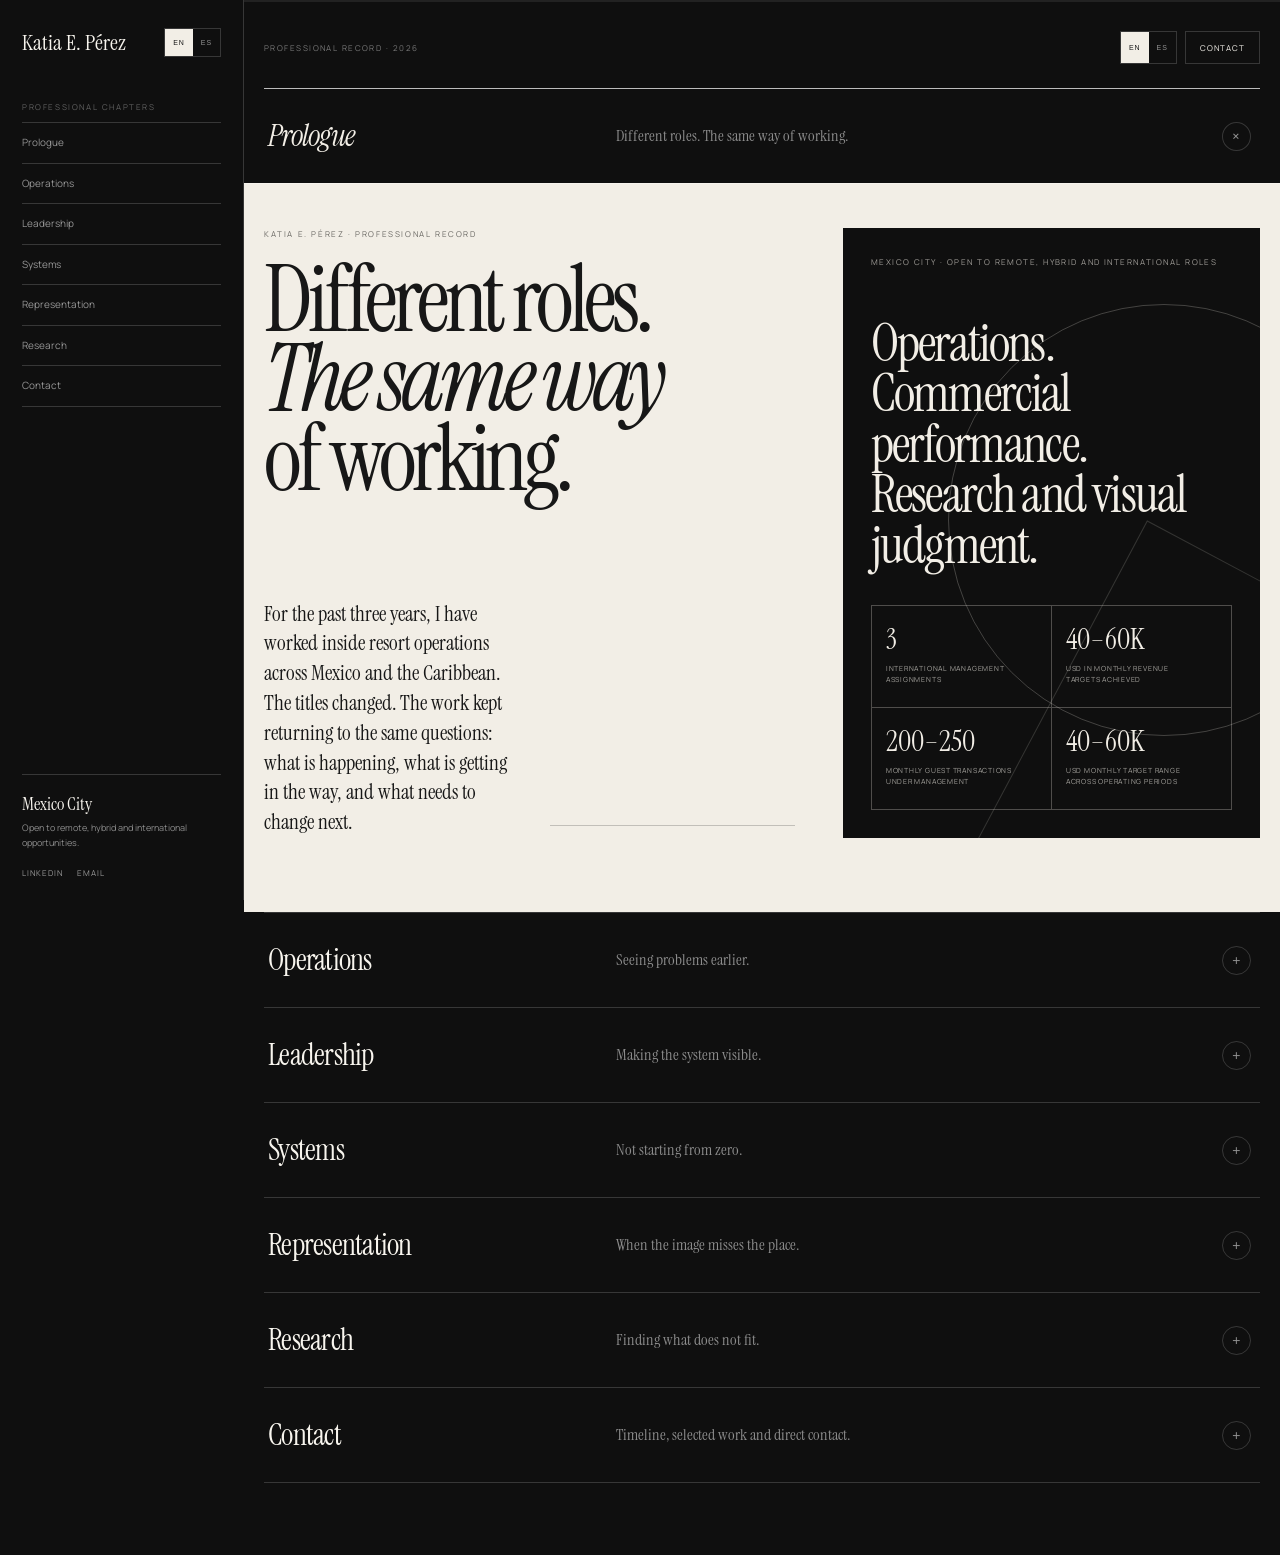
==== index.html @ bd069726 "Add files via upload" ====
<!DOCTYPE html>

<html lang="en">
<head>
<meta charset="utf-8"/>
<meta content="width=device-width,initial-scale=1" name="viewport"/>
<meta content="#111111" name="theme-color"/>
<title>Katia E. Pérez — Professional Record</title>
<meta content="A capability-led professional record by Katia E. Pérez." name="description"/>
<link href="https://fonts.googleapis.com" rel="preconnect"/>
<link crossorigin="" href="https://fonts.gstatic.com" rel="preconnect"/>
<link href="https://fonts.googleapis.com/css2?family=Instrument+Serif:ital@0;1&amp;family=Manrope:wght@400;500;600;700&amp;display=swap" rel="stylesheet"/>
<style>
    :root{
      --black:#0f0f0f;
      --black-2:#171717;
      --cream:#f2eee6;
      --cream-2:#e8e1d6;
      --ink:#171717;
      --paper-line:rgba(23,23,23,.22);
      --dark-line:rgba(255,255,255,.17);
      --muted-dark:rgba(255,255,255,.52);
      --muted-paper:#6b6964;
      --serif:"Instrument Serif", Georgia, serif;
      --sans:"Manrope", Arial, sans-serif;
    }

    *{box-sizing:border-box}
    html{scroll-behavior:smooth}
    body{
      margin:0;
      min-height:100vh;
      background:var(--black);
      color:#f8f5ee;
      font-family:var(--sans);
      -webkit-font-smoothing:antialiased;
    }
    a{color:inherit;text-decoration:none}

    .mobile-bar{display:none}
    .shell{
      min-height:100vh;
      display:grid;
      grid-template-columns:244px minmax(0,1fr);
    }

    /* Left rail */
    .rail{
      position:sticky;
      top:0;
      height:100vh;
      padding:28px 22px 22px;
      display:flex;
      flex-direction:column;
      border-right:1px solid var(--dark-line);
      background:var(--black);
      z-index:20;
    }
    .brand{
      display:flex;
      justify-content:space-between;
      gap:12px;
      margin-bottom:44px;
    }
    .brand strong{
      font-family:var(--serif);
      font-size:22px;
      font-weight:400;
    }
    .status{
      margin-top:6px;
      display:flex;
      align-items:center;
      gap:7px;
      font-size:8px;
      text-transform:uppercase;
      letter-spacing:.14em;
      color:var(--muted-dark);
    }
    .status::before{
      content:"";
      width:5px;height:5px;
      border-radius:50%;
      background:var(--cream);
    }
    .rail-label{
      margin:0 0 10px;
      font-size:8px;
      text-transform:uppercase;
      letter-spacing:.2em;
      color:rgba(255,255,255,.34);
    }
    .rail nav{
      display:grid;
      border-bottom:1px solid var(--dark-line);
    }
    .rail nav a{
      display:grid;
      grid-template-columns:32px 1fr;
      gap:8px;
      padding:13px 0;
      border-top:1px solid var(--dark-line);
      color:rgba(255,255,255,.56);
      transition:.2s ease;
    }
    .rail nav a:hover{color:#fff;padding-left:5px}
    .rail nav .num{
      font-family:var(--serif);
      font-size:15px;
      line-height:1;
    }
    .rail nav .label{
      font-size:10px;
      line-height:1.35;
    }
    .rail-footer{
      margin-top:auto;
      padding-top:17px;
      border-top:1px solid var(--dark-line);
    }
    .rail-footer strong{
      display:block;
      font-family:var(--serif);
      font-weight:400;
      font-size:18px;
      margin-bottom:5px;
    }
    .rail-footer p{
      margin:0;
      color:var(--muted-dark);
      font-size:9px;
      line-height:1.6;
    }
    .rail-links{
      display:flex;
      gap:14px;
      margin-top:17px;
      font-size:8px;
      text-transform:uppercase;
      letter-spacing:.13em;
      color:rgba(255,255,255,.58);
    }

    /* Main */
    .main{
      min-width:0;
      padding:18px 20px 72px;
      background:var(--black);
    }
    .topbar{
      max-width:1240px;
      min-height:58px;
      margin:0 auto 12px;
      display:flex;
      justify-content:space-between;
      align-items:center;
      gap:18px;
    }
    .crumb{
      color:rgba(255,255,255,.44);
      font-size:8px;
      text-transform:uppercase;
      letter-spacing:.18em;
    }
    .actions{display:flex;gap:8px}
    .action{
      padding:10px 14px;
      border:1px solid var(--dark-line);
      font-size:8px;
      text-transform:uppercase;
      letter-spacing:.13em;
    }
    .action.primary{
      background:var(--cream);
      color:var(--ink);
      border-color:var(--cream);
    }

    .book{
      max-width:1240px;
      margin:0 auto;
      border-top:1px solid rgba(255,255,255,.72);
    }

    /* Native accordion */
    details.chapter{
      border-bottom:1px solid var(--dark-line);
      scroll-margin-top:10px;
    }
    summary{
      list-style:none;
      cursor:pointer;
    }
    summary::-webkit-details-marker{display:none}
    .chapter-head{
      min-height:94px;
      padding:20px 4px;
      display:grid;
      grid-template-columns:72px minmax(235px,.85fr) 1.15fr 34px;
      gap:18px;
      align-items:center;
      color:#f8f5ee;
    }
    .chapter-head:hover .chapter-title{font-style:italic}
    .eyebrow{
      display:block;
      font-size:7px;
      text-transform:uppercase;
      letter-spacing:.2em;
      color:rgba(255,255,255,.42);
    }
    .chapter-number{
      font-family:var(--serif);
      font-size:26px;
      line-height:1;
    }
    .chapter-title{
      font-family:var(--serif);
      font-weight:400;
      font-size:28px;
      line-height:1;
      letter-spacing:-.025em;
      transition:.2s ease;
    }
    .chapter-summary{
      max-width:590px;
      color:var(--muted-dark);
      font-size:10px;
      line-height:1.6;
    }
    .toggle{
      width:29px;height:29px;
      display:grid;
      place-items:center;
      border:1px solid var(--dark-line);
      border-radius:50%;
      font-size:15px;
      color:rgba(255,255,255,.56);
      transition:.28s ease;
    }
    details[open] .toggle{transform:rotate(45deg)}
    details[open] .chapter-head{color:var(--cream)}
    details[open] .chapter-title{font-style:italic}

    .page{
      margin:0 -20px;
      padding:44px 20px 56px;
      background:var(--cream);
      color:var(--ink);
      border-top:1px solid rgba(255,255,255,.28);
    }
    .page-inner{
      max-width:1240px;
      margin:0 auto;
    }
    .paper-label{
      display:block;
      color:var(--muted-paper);
      font-size:8px;
      text-transform:uppercase;
      letter-spacing:.2em;
      margin-bottom:22px;
    }

    /* Prologue */
    .prologue{
      display:grid;
      grid-template-columns:minmax(0,1.12fr) minmax(340px,.88fr);
      gap:48px;
      min-height:610px;
    }
    .prologue-copy{
      display:flex;
      flex-direction:column;
      justify-content:space-between;
    }
    .prologue h1{
      margin:0;
      max-width:800px;
      font-family:var(--serif);
      font-size:clamp(62px,7.2vw,114px);
      font-weight:400;
      line-height:.86;
      letter-spacing:-.055em;
    }
    .prologue h1 em{font-weight:400}
    .prologue-bottom{
      display:grid;
      grid-template-columns:1fr 245px;
      gap:38px;
      align-items:end;
    }
    .prologue-bottom p{
      margin:0;
      max-width:650px;
      font-family:var(--serif);
      font-size:21px;
      line-height:1.42;
    }
    .note{
      padding-top:12px;
      border-top:1px solid var(--paper-line);
      color:var(--muted-paper);
      font-size:9px;
      line-height:1.65;
    }
    .identity{
      min-height:610px;
      padding:28px;
      background:var(--black);
      color:var(--cream);
      display:flex;
      flex-direction:column;
      justify-content:space-between;
      position:relative;
      overflow:hidden;
    }
    .identity::before{
      content:"";
      position:absolute;
      width:430px;height:430px;
      border:1px solid rgba(242,238,230,.23);
      border-radius:50%;
      right:-120px;
      top:76px;
    }
    .identity::after{
      content:"";
      position:absolute;
      width:280px;height:520px;
      border:1px solid rgba(242,238,230,.16);
      right:-30px;
      bottom:-240px;
      transform:rotate(28deg);
    }
    .identity .micro{
      position:relative;
      z-index:2;
      font-size:8px;
      text-transform:uppercase;
      letter-spacing:.18em;
      color:rgba(242,238,230,.63);
    }
    .identity h2{
      position:relative;
      z-index:2;
      margin:auto 0 34px;
      font-family:var(--serif);
      font-weight:400;
      font-size:52px;
      line-height:.97;
      letter-spacing:-.035em;
    }
    .stats{
      position:relative;
      z-index:2;
      display:grid;
      grid-template-columns:1fr 1fr;
      border-top:1px solid rgba(242,238,230,.28);
      border-left:1px solid rgba(242,238,230,.28);
    }
    .stat{
      min-height:102px;
      padding:14px;
      border-right:1px solid rgba(242,238,230,.28);
      border-bottom:1px solid rgba(242,238,230,.28);
    }
    .stat b{
      display:block;
      margin-bottom:6px;
      font-family:var(--serif);
      font-size:29px;
      font-weight:400;
    }
    .stat span{
      display:block;
      max-width:135px;
      font-size:7px;
      line-height:1.5;
      text-transform:uppercase;
      letter-spacing:.11em;
      color:rgba(242,238,230,.66);
    }

    /* Capability pages */
    .capability{
      display:grid;
      grid-template-columns:minmax(0,.76fr) minmax(0,1.24fr);
      gap:54px;
      align-items:start;
    }
    .cap-intro{
      position:sticky;
      top:24px;
    }
    .cap-intro h2{
      margin:0;
      max-width:530px;
      font-family:var(--serif);
      font-size:59px;
      line-height:.95;
      letter-spacing:-.04em;
      font-weight:400;
    }
    .cap-intro p{
      margin:30px 0 0;
      max-width:460px;
      color:var(--muted-paper);
      font-size:11px;
      line-height:1.75;
    }
    .evidence{display:grid}
    .evidence-row{
      display:grid;
      grid-template-columns:118px 1fr;
      gap:22px;
      padding:22px 0;
      border-top:1px solid var(--paper-line);
    }
    .evidence-row:last-child{border-bottom:1px solid var(--paper-line)}
    .evidence-key{
      color:var(--muted-paper);
      font-size:7px;
      line-height:1.55;
      text-transform:uppercase;
      letter-spacing:.14em;
    }
    .evidence-copy h3{
      margin:0 0 7px;
      font-family:var(--serif);
      font-size:28px;
      font-weight:400;
      line-height:1.04;
    }
    .evidence-copy p{
      margin:0;
      max-width:690px;
      color:var(--muted-paper);
      font-size:10px;
      line-height:1.7;
    }
    .case-strip{
      margin-top:46px;
      display:grid;
      grid-template-columns:repeat(3,1fr);
      border-top:1px solid var(--paper-line);
      border-left:1px solid var(--paper-line);
    }
    .case{
      min-height:190px;
      padding:18px;
      border-right:1px solid var(--paper-line);
      border-bottom:1px solid var(--paper-line);
      display:flex;
      flex-direction:column;
      justify-content:space-between;
    }
    .case small{
      color:var(--muted-paper);
      font-size:7px;
      text-transform:uppercase;
      letter-spacing:.15em;
    }
    .case h4{
      margin:38px 0 9px;
      font-family:var(--serif);
      font-weight:400;
      font-size:25px;
      line-height:1.04;
    }
    .case p{
      margin:0;
      color:var(--muted-paper);
      font-size:9px;
      line-height:1.6;
    }

    /* Appendix */
    .appendix{
      display:grid;
      grid-template-columns:1.05fr .95fr;
      gap:54px;
    }
    .appendix h2{
      margin:0 0 34px;
      font-family:var(--serif);
      font-size:62px;
      line-height:.95;
      font-weight:400;
    }
    .timeline{display:grid}
    .timeline-row{
      display:grid;
      grid-template-columns:138px 1fr;
      gap:20px;
      padding:17px 0;
      border-top:1px solid var(--paper-line);
    }
    .timeline-row:last-child{border-bottom:1px solid var(--paper-line)}
    .timeline-date{
      color:var(--muted-paper);
      font-size:7px;
      text-transform:uppercase;
      letter-spacing:.12em;
    }
    .timeline-copy strong{
      display:block;
      font-family:var(--serif);
      font-weight:400;
      font-size:21px;
    }
    .timeline-copy span{
      display:block;
      margin-top:4px;
      color:var(--muted-paper);
      font-size:7px;
      text-transform:uppercase;
      letter-spacing:.1em;
    }
    .reference-grid{
      display:grid;
      grid-template-columns:1fr 1fr;
      border-top:1px solid var(--ink);
      border-left:1px solid var(--ink);
    }
    .reference{
      min-height:165px;
      padding:18px;
      border-right:1px solid var(--ink);
      border-bottom:1px solid var(--ink);
      display:flex;
      flex-direction:column;
      justify-content:space-between;
      transition:.2s ease;
    }
    .reference:hover{
      background:var(--black);
      color:var(--cream);
    }
    .reference small{
      font-size:7px;
      text-transform:uppercase;
      letter-spacing:.15em;
      color:var(--muted-paper);
    }
    .reference strong{
      font-family:var(--serif);
      font-size:26px;
      font-weight:400;
    }
    .reference span{font-size:18px}

    @media(max-width:1000px){
      .shell{grid-template-columns:1fr}
      .rail{display:none}
      .mobile-bar{
        display:flex;
        position:sticky;
        top:0;
        z-index:30;
        height:54px;
        padding:0 16px;
        align-items:center;
        justify-content:space-between;
        background:rgba(15,15,15,.96);
        border-bottom:1px solid var(--dark-line);
      }
      .mobile-bar strong{
        font-family:var(--serif);
        font-size:20px;
        font-weight:400;
      }
      .mobile-bar a{
        padding:7px 10px;
        border:1px solid var(--dark-line);
        font-size:7px;
        text-transform:uppercase;
        letter-spacing:.13em;
      }
      .main{padding:10px 12px 50px}
      .topbar{display:none}
      .chapter-head{
        grid-template-columns:58px 1fr 31px;
        gap:10px;
        padding:17px 2px;
      }
      .chapter-summary{display:none}
      .chapter-title{font-size:23px}
      .page{margin:0 -12px;padding:32px 12px 44px}
      .prologue,.capability,.appendix{grid-template-columns:1fr}
      .prologue-copy{min-height:530px}
      .identity{min-height:500px}
      .cap-intro{position:static}
      .case-strip{grid-template-columns:1fr}
    }

    @media(max-width:620px){
      .prologue h1{font-size:60px}
      .prologue-bottom{grid-template-columns:1fr}
      .prologue-bottom p{font-size:18px}
      .identity h2{font-size:42px}
      .cap-intro h2{font-size:47px}
      .evidence-row{grid-template-columns:1fr;gap:9px}
      .reference-grid{grid-template-columns:1fr}
      .timeline-row{grid-template-columns:102px 1fr}
    }

    @media(prefers-reduced-motion:reduce){
      *{scroll-behavior:auto!important;transition:none!important}
    }
  

    .landmark{display:block;margin-bottom:5px;color:rgba(255,255,255,.72);font-size:8px;text-transform:uppercase;letter-spacing:.16em}
    .summary-line{display:block}
    .inside-cue{display:inline-block;margin-top:9px;padding-bottom:2px;border-bottom:1px solid rgba(255,255,255,.36);color:rgba(255,255,255,.8);font-size:8px;text-transform:uppercase;letter-spacing:.16em}
    details[open] .inside-cue{opacity:0}
    .visual-case-strip{grid-template-columns:repeat(3,minmax(0,1fr));}
    .artifact-card{margin:0;min-width:0;border-right:1px solid var(--paper-line);border-bottom:1px solid var(--paper-line);background:#fff;overflow:hidden}
    .artifact-card img{display:block;width:100%;height:260px;object-fit:cover;object-position:top left}
    .artifact-card figcaption{padding:12px 14px;color:var(--muted-paper);font-size:8px;text-transform:uppercase;letter-spacing:.12em;background:var(--cream)}
    .auto-progress{position:fixed;left:244px;right:0;top:0;height:2px;background:rgba(255,255,255,.08);z-index:60;pointer-events:none}
    .auto-progress span{display:block;width:0;height:100%;background:var(--cream);transition:width .15s linear}
    @media(max-width:1000px){.auto-progress{left:0;top:54px}.visual-case-strip{grid-template-columns:1fr}.artifact-card img{height:auto}}

.language-switch{
  display:inline-flex;
  border:1px solid var(--dark-line);
  flex:0 0 auto;
}
.language-switch button{
  appearance:none;
  border:0;
  background:transparent;
  color:rgba(255,255,255,.55);
  padding:7px 8px;
  cursor:pointer;
  font-size:7px;
  line-height:1;
  letter-spacing:.13em;
}
.language-switch button[aria-pressed="true"]{
  background:var(--cream);
  color:var(--ink);
}
.mobile-bar .language-switch{margin-left:auto;margin-right:8px}
.chapter-end-trigger{height:1px;width:100%;pointer-events:none}
@media(max-width:1000px){
  .topbar .language-switch{display:none}
}

/* v1.2 targeted corrections */
.mobile-bar{
  justify-content:space-between;
}
.mobile-bar strong{
  white-space:nowrap;
}
.mobile-language{
  margin:0;
  border:0;
  align-items:center;
  gap:7px;
}
.mobile-language button{
  padding:6px 2px;
  background:transparent!important;
  color:rgba(255,255,255,.48)!important;
}
.mobile-language button[aria-pressed="true"]{
  color:#fff!important;
}
.language-divider{
  color:rgba(255,255,255,.28);
  font-size:8px;
}

.chapter-head{
  grid-template-columns:minmax(210px,.72fr) minmax(260px,1.28fr) 34px;
}
.rail nav a{
  grid-template-columns:1fr;
}
.rail nav .label{
  font-size:10px;
}
.chapter-title{
  font-size:30px;
}
.chapter-summary{
  font-family:var(--serif);
  font-size:16px;
  line-height:1.35;
  color:rgba(255,255,255,.52);
}
details#prologue .chapter-head{
  border-top:0;
}
details#prologue .chapter-title{
  font-style:italic;
}
.prologue-bottom{
  margin-top:80px;
}
.chapter-end-trigger{
  height:18px;
  width:100%;
}
@media(max-width:1000px){
  .chapter-head{
    grid-template-columns:minmax(0,1fr) 30px;
    gap:12px;
  }
  .chapter-summary{
    display:block;
    grid-column:1;
    margin-top:5px;
    font-size:14px;
  }
  .chapter-title{
    font-size:28px;
  }
  .toggle{
    grid-column:2;
    grid-row:1 / span 2;
  }
}
</style>
</head>
<body><div aria-hidden="true" class="auto-progress"><span></span></div>
<div class="mobile-bar"><strong>Katia E. Pérez</strong><div aria-label="Language" class="language-switch mobile-language"><button aria-pressed="true" data-lang-choice="en" type="button">EN</button><span aria-hidden="true" class="language-divider">•</span><button aria-pressed="false" data-lang-choice="es" type="button">ES</button></div></div>
<div class="shell">
<aside class="rail">
<div class="brand">
<strong>Katia E. Pérez</strong>
<div aria-label="Language" class="language-switch"><button aria-pressed="true" data-lang-choice="en" type="button">EN</button><button aria-pressed="false" data-lang-choice="es" type="button">ES</button></div>
</div>
<p class="rail-label"><span data-copy-en="Professional chapters" data-copy-es="Capítulos profesionales">Professional chapters</span></p>
<nav>
<a href="#prologue"><span class="label"><span data-copy-en="Prologue" data-copy-es="Prólogo">Prologue</span></span></a>
<a href="#commercial"><span class="label"><span data-copy-en="Operations" data-copy-es="Operaciones">Operations</span></span></a>
<a href="#aligned"><span class="label"><span data-copy-en="Leadership" data-copy-es="Liderazgo">Leadership</span></span></a>
<a href="#repeatable"><span class="label"><span data-copy-en="Systems" data-copy-es="Sistemas">Systems</span></span></a>
<a href="#perception"><span class="label"><span data-copy-en="Representation" data-copy-es="Representación">Representation</span></span></a>
<a href="#argument"><span class="label"><span data-copy-en="Research" data-copy-es="Investigación">Research</span></span></a>
<a href="#appendix"><span class="label"><span data-copy-en="Contact" data-copy-es="Contacto">Contact</span></span></a>
</nav>
<div class="rail-footer">
<strong>Mexico City</strong>
<p><span data-copy-en="Open to remote, hybrid and international opportunities." data-copy-es="Abierta a oportunidades remotas, híbridas e internacionales.">Open to remote, hybrid and international opportunities.</span></p>
<div class="rail-links">
<a href="#">LinkedIn</a>
<a href="mailto:pmtzk@icloud.com">Email</a>
</div>
</div>
</aside>
<main class="main">
<header class="topbar">
<div class="crumb"><span data-copy-en="Professional record · 2026" data-copy-es="Perfil profesional · 2026">Professional record · 2026</span></div>
<div class="actions"><div aria-label="Language" class="language-switch"><button aria-pressed="true" data-lang-choice="en" type="button">EN</button><button aria-pressed="false" data-lang-choice="es" type="button">ES</button></div>
<a class="action" href="mailto:pmtzk@icloud.com"><span data-copy-en="Contact" data-copy-es="Contacto">Contact</span></a>
</div>
</header>
<section class="book">
<details class="chapter" id="prologue" open="">
<summary class="chapter-head">
<div class="chapter-title"><span data-copy-en="Prologue" data-copy-es="Prólogo">Prologue</span></div>
<div class="chapter-summary"><span data-copy-en="Different roles. The same way of working." data-copy-es="Distintos roles. La misma forma de trabajar.">Different roles. The same way of working.</span></div>
<div class="toggle">+</div>
</summary>
<div class="page">
<div class="page-inner">
<div class="prologue">
<section class="prologue-copy">
<div>
<span class="paper-label"><span data-copy-en="Katia E. Pérez · Professional record" data-copy-es="Katia E. Pérez · Perfil profesional">Katia E. Pérez · Professional record</span></span>
<h1><span data-copy-en="Different roles." data-copy-es="Distintos roles.">Different roles.</span><br/><em><span data-copy-en="The same way" data-copy-es="La misma forma">The same way</span></em><br/><span data-copy-en="of working." data-copy-es="de trabajar.">of working.</span></h1>
</div>
<div class="prologue-bottom">
<p><span data-copy-en="For the past three years, I have worked inside resort operations across Mexico and the Caribbean. The titles changed. The work kept returning to the same questions: what is happening, what is getting in the way, and what needs to change next." data-copy-es="Durante los últimos tres años trabajé dentro de operaciones de resorts en México y el Caribe. Los cargos cambiaron. El trabajo siguió regresando a las mismas preguntas: qué está pasando, qué se está interponiendo y qué tiene que cambiar después.">For the past three years, I have worked inside resort operations across Mexico and the Caribbean. The titles changed. The work kept returning to the same questions: what is happening, what is getting in the way, and what needs to change next.</span></p>
<div class="note"></div>
</div>
</section>
<aside class="identity">
<span class="micro"><span data-copy-en="Mexico City · Open to remote, hybrid and international roles" data-copy-es="Ciudad de México · Abierta a roles remotos, híbridos e internacionales">Mexico City · Open to remote, hybrid and international roles</span></span>
<h2><span data-copy-en="Operations." data-copy-es="Operaciones.">Operations.</span><br/><span data-copy-en="Commercial performance." data-copy-es="Desempeño comercial.">Commercial performance.</span><br/><span data-copy-en="Research and visual judgment." data-copy-es="Investigación y criterio visual.">Research and visual judgment.</span></h2>
<div class="stats">
<div class="stat"><b>3</b><span><span data-copy-en="International management assignments" data-copy-es="Asignaciones internacionales como manager">International management assignments</span></span></div>
<div class="stat"><b>40–60K</b><span><span data-copy-en="USD in monthly revenue targets achieved" data-copy-es="USD en metas mensuales alcanzadas">USD in monthly revenue targets achieved</span></span></div>
<div class="stat"><b>200–250</b><span><span data-copy-en="Monthly guest transactions under management" data-copy-es="Transacciones mensuales bajo mi gestión">Monthly guest transactions under management</span></span></div>
<div class="stat"><b>40–60K</b><span><span data-copy-en="USD monthly target range across operating periods" data-copy-es="USD de meta mensual durante los periodos operativos">USD monthly target range across operating periods</span></span></div>
</div>
</aside>
</div>
</div>
<div aria-hidden="true" class="chapter-end-trigger"></div></div>
</details>
<details class="chapter" id="commercial">
<summary class="chapter-head">
<div class="chapter-title"><span data-copy-en="Operations" data-copy-es="Operaciones">Operations</span></div>
<div class="chapter-summary"><span data-copy-en="Seeing problems earlier." data-copy-es="Antes de que se note.">Seeing problems earlier.</span></div>
<div class="toggle">+</div>
</summary>
<div class="page">
<div class="page-inner">
<div class="capability">
<section class="cap-intro">
<span class="paper-label">Operations · Commercial performance</span>
<h2><span data-copy-en="By the time revenue changes, something else usually changed first." data-copy-es="Cuando la venta cambia, casi siempre algo más ya había cambiado antes.">By the time revenue changes, something else usually changed first.</span></h2>
<p><span data-copy-en="Every month ended with a number. The useful work happened earlier, in the small changes that showed where the operation had started to drift." data-copy-es="Cada mes terminaba en un número. El trabajo útil ocurría antes, en los pequeños cambios que mostraban dónde había empezado a desviarse la operación.">Every month ended with a number. The useful work happened earlier, in the small changes that showed where the operation had started to drift.</span></p>
</section>
<section class="evidence">
<div class="evidence-row"><div class="evidence-key"><span data-copy-en="What I watched" data-copy-es="Qué observaba">What I watched</span></div><div class="evidence-copy"><h3><span data-copy-en="Production, attendance, delivery, sales and guest follow-through" data-copy-es="Producción, asistencia, entregas, ventas y seguimiento al huésped">Production, attendance, delivery, sales and guest follow-through</span></h3><p><span data-copy-en="A photographer producing fewer sessions, unfinished deliveries or guests missing appointments could look separate. Together, they explained why a target was becoming harder to reach." data-copy-es="Un fotógrafo produciendo menos sesiones, entregas pendientes o huéspedes faltando a sus citas podían parecer problemas separados. Juntos explicaban por qué la meta empezaba a costar más.">A photographer producing fewer sessions, unfinished deliveries or guests missing appointments could look separate. Together, they explained why a target was becoming harder to reach.</span></p></div></div>
<div class="evidence-row"><div class="evidence-key"><span data-copy-en="How I worked" data-copy-es="Cómo trabajaba">How I worked</span></div><div class="evidence-copy"><h3><span data-copy-en="Start with what falls outside the norm" data-copy-es="Empezar por lo que se salió de la norma">Start with what falls outside the norm</span></h3><p><span data-copy-en="I reviewed priorities, pending issues, events, updated targets and anything likely to disrupt the day. The goal was to resolve the unusual first, then set the commercial focus for the team." data-copy-es="Revisaba prioridades, pendientes, eventos, metas actualizadas y cualquier cosa que pudiera complicar el día. Primero resolvía lo fuera de norma y después delimitaba el enfoque comercial del equipo.">I reviewed priorities, pending issues, events, updated targets and anything likely to disrupt the day. The goal was to resolve the unusual first, then set the commercial focus for the team.</span></p></div></div>
<div class="evidence-row"><div class="evidence-key"><span data-copy-en="Scale" data-copy-es="Escala">Scale</span></div><div class="evidence-copy"><h3><span data-copy-en="USD 40K–60K in monthly revenue targets achieved" data-copy-es="USD 40K–60K en metas mensuales alcanzadas">USD 40K–60K in monthly revenue targets achieved</span></h3><p><span data-copy-en="Managed resort photography operations handling roughly 200–250 guest transactions each month across three international assignments." data-copy-es="Gestioné operaciones de fotografía en resorts con aproximadamente 200–250 transacciones mensuales en tres asignaciones internacionales.">Managed resort photography operations handling roughly 200–250 guest transactions each month across three international assignments.</span></p></div></div>
</section>
</div>
<div class="case-strip">
<div class="case"><small><span data-copy-en="Pattern" data-copy-es="Patrón">Pattern</span></small><div><h4><span data-copy-en="Low production" data-copy-es="Producción baja">Low production</span></h4><p><span data-copy-en="Fewer guest approaches created fewer sessions, leaving the sales problem visible only after the opportunity had already been lost." data-copy-es="Menos acercamientos a huéspedes producían menos sesiones. El problema de ventas se volvía visible cuando la oportunidad ya se había perdido.">Fewer guest approaches created fewer sessions, leaving the sales problem visible only after the opportunity had already been lost.</span></p></div></div>
<div class="case"><small><span data-copy-en="Response" data-copy-es="Respuesta">Response</span></small><div><h4><span data-copy-en="Adjust the mechanism" data-copy-es="Ajustar el mecanismo">Adjust the mechanism</span></h4><p><span data-copy-en="Sales approaches, coupons, staffing focus and daily priorities changed according to the variable causing the gap." data-copy-es="El approach de venta, los cupones, el enfoque del equipo y las prioridades diarias cambiaban según la variable que provocaba el atraso.">Sales approaches, coupons, staffing focus and daily priorities changed according to the variable causing the gap.</span></p></div></div>
<div class="case"><small><span data-copy-en="Result" data-copy-es="Resultado">Result</span></small><div><h4><span data-copy-en="Problems became diagnosable" data-copy-es="El problema se podía diagnosticar">Problems became diagnosable</span></h4><p><span data-copy-en="Instead of stopping at “we are behind,” the operation could ask whether the cause was capture, ticket value, volume or follow-through." data-copy-es="En lugar de detenernos en “vamos atrasados”, podíamos preguntar si la causa era captación, ticket, volumen o seguimiento.">Instead of stopping at “we are behind,” the operation could ask whether the cause was capture, ticket value, volume or follow-through.</span></p></div></div>
</div>
</div>
<div aria-hidden="true" class="chapter-end-trigger"></div></div>
</details>
<details class="chapter" id="aligned">
<summary class="chapter-head">
<div class="chapter-title"><span data-copy-en="Leadership" data-copy-es="Liderazgo">Leadership</span></div>
<div class="chapter-summary"><span data-copy-en="Making the system visible." data-copy-es="Hacer visible la operación.">Making the system visible.</span></div>
<div class="toggle">+</div>
</summary>
<div class="page">
<div class="page-inner">
<div class="capability">
<section class="cap-intro">
<span class="paper-label">Leadership · Cross-functional work</span>
<h2><span data-copy-en="At first, I thought managing people meant telling them what to do." data-copy-es="Al principio pensé que dirigir personas significaba decirles qué hacer.">At first, I thought managing people meant telling them what to do.</span></h2>
<p><span data-copy-en="The harder part was creating enough clarity for people to do the work without waiting for someone else to make it happen." data-copy-es="Lo difícil era crear suficiente claridad para que pudieran hacer su trabajo sin esperar a que alguien más hiciera que ocurriera.">The harder part was creating enough clarity for people to do the work without waiting for someone else to make it happen.</span></p>
</section>
<section class="evidence">
<div class="evidence-row"><div class="evidence-key">The team</div><div class="evidence-copy"><h3><span data-copy-en="Photographers were the center of the operation" data-copy-es="Los fotógrafos eran el centro de la operación">Photographers were the center of the operation</span></h3><p><span data-copy-en="About half of my attention went to whether they were producing, selling, reporting and following the standard. When they were not, the useful question was what they lacked." data-copy-es="Cerca de la mitad de mi atención estaba en si producían, vendían, reportaban y seguían el estándar. Cuando no sucedía, la pregunta útil era qué les faltaba.">About half of my attention went to whether they were producing, selling, reporting and following the standard. When they were not, the useful question was what they lacked.</span></p></div></div>
<div class="evidence-row"><div class="evidence-key">The system</div><div class="evidence-copy"><h3><span data-copy-en="Guests experienced one result built by many people" data-copy-es="El huésped recibía un solo resultado construido por muchas personas">Guests experienced one result built by many people</span></h3><p><span data-copy-en="Weddings, concierges, hotel departments, corporate teams and photographers all affected the same delivery, often on different timelines." data-copy-es="Bodas, concierges, departamentos del hotel, corporativo y fotógrafos afectaban la misma entrega, muchas veces con tiempos distintos.">Weddings, concierges, hotel departments, corporate teams and photographers all affected the same delivery, often on different timelines.</span></p></div></div>
<div class="evidence-row"><div class="evidence-key">What changed</div><div class="evidence-copy"><h3><span data-copy-en="Jamaica made authority insufficient" data-copy-es="Jamaica hizo que la autoridad dejara de ser suficiente">Jamaica made authority insufficient</span></h3><p><span data-copy-en="Cultural differences made it clear that people needed a reason to follow, a clear role in the operation and a manager willing to acknowledge mistakes." data-copy-es="Las diferencias culturales hicieron evidente que las personas necesitaban una razón para seguirte, claridad sobre su papel y una manager dispuesta a reconocer sus errores.">Cultural differences made it clear that people needed a reason to follow, a clear role in the operation and a manager willing to acknowledge mistakes.</span></p></div></div>
</section>
</div>
<div class="case-strip">
<div class="case"><small>Recruitment</small><div><h4>Built the team when needed</h4><p>Started recruitment campaigns, interviewed candidates, trained new hires and handled onboarding.</p></div></div>
<div class="case"><small>Coordination</small><div><h4>Kept moving parts visible</h4><p>Handled wedding changes, sick leave, hotel conflicts, delivery backlogs and service escalations while the day continued.</p></div></div>
<div class="case"><small>Commercial recovery</small><div><h4>Resolved the issue without losing the sale</h4><p>Guest complaints sometimes ended in four-figure purchases once the concern, service limit and desired outcome were clear.</p></div></div>
</div>
</div>
<div aria-hidden="true" class="chapter-end-trigger"></div></div>
</details>
<details class="chapter" id="repeatable">
<summary class="chapter-head">
<div class="chapter-title"><span data-copy-en="Systems" data-copy-es="Sistemas">Systems</span></div>
<div class="chapter-summary"><span data-copy-en="Not starting from zero." data-copy-es="Para no empezar de cero.">Not starting from zero.</span></div>
<div class="toggle">+</div>
</summary>
<div class="page">
<div class="page-inner">
<div class="capability">
<section class="cap-intro">
<span class="paper-label">Process design · Enablement</span>
<h2><span data-copy-en="Before the spreadsheet, monthly planning lived in pencil on a memo pad." data-copy-es="Antes del spreadsheet, la planeación mensual vivía a lápiz en un memo pad.">Before the spreadsheet, monthly planning lived in pencil on a memo pad.</span></h2>
<p><span data-copy-en="Each month meant rebuilding formulas, remembering assumptions and starting again. I wanted the next month to begin with what the previous one had already taught me." data-copy-es="Cada mes significaba reconstruir fórmulas, recordar supuestos y volver a empezar. Quería que el siguiente mes comenzara desde lo que el anterior ya me había enseñado.">Each month meant rebuilding formulas, remembering assumptions and starting again. I wanted the next month to begin with what the previous one had already taught me.</span></p>
</section>
<section class="evidence">
<div class="evidence-row"><div class="evidence-key">Planning system</div><div class="evidence-copy"><h3><span data-copy-en="One view connected the variables behind revenue" data-copy-es="Una sola vista conectaba las variables detrás de la venta">One view connected the variables behind revenue</span></h3><p><span data-copy-en="Occupancy, contacts, sessions, capture rate, average ticket and sales could be translated into monthly, weekly and daily targets, then adjusted as the month changed." data-copy-es="Ocupación, contactos, sesiones, captación, ticket promedio y ventas se traducían en metas mensuales, semanales y diarias que podían ajustarse conforme avanzaba el mes.">Occupancy, contacts, sessions, capture rate, average ticket and sales could be translated into monthly, weekly and daily targets, then adjusted as the month changed.</span></p></div></div>
<div class="evidence-row"><div class="evidence-key">Recurring work</div><div class="evidence-copy"><h3><span data-copy-en="Knowledge moved out of memory" data-copy-es="El conocimiento dejó de depender de la memoria">Knowledge moved out of memory</span></h3><p><span data-copy-en="Daily photographer checklists, wedding interview templates, camera settings and editing presets reduced the need to remember or rebuild the same solution." data-copy-es="Checklists diarios, entrevistas de boda, ajustes de cámara y presets redujeron la necesidad de recordar o reconstruir la misma solución.">Daily photographer checklists, wedding interview templates, camera settings and editing presets reduced the need to remember or rebuild the same solution.</span></p></div></div>
<div class="evidence-row"><div class="evidence-key">What it changed</div><div class="evidence-copy"><h3><span data-copy-en="“We are behind” became a question with an answer" data-copy-es="“Vamos atrasados” se convirtió en una pregunta con respuesta">“We are behind” became a question with an answer</span></h3><p><span data-copy-en="The operation could identify whether the gap came from sales volume, ticket value, capture, production or another variable and adjust the plan before the month ended." data-copy-es="La operación podía identificar si el atraso venía del volumen de ventas, el ticket, la captación, la producción u otra variable y ajustar antes de terminar el mes.">The operation could identify whether the gap came from sales volume, ticket value, capture, production or another variable and adjust the plan before the month ended.</span></p></div></div>
</section>
</div>
<div class="case-strip"><div class="case"><small><span data-copy-en="Monthly planning" data-copy-es="Planeación mensual">Monthly planning</span></small><div><h4><span data-copy-en="Located the variable behind the gap before setting the next commercial priority." data-copy-es="Encontrar la variable detrás del atraso antes de definir la siguiente prioridad comercial.">Located the variable behind the gap before setting the next commercial priority.</span></h4><p>Occupancy · Production · Capture · Average ticket · Revenue</p></div></div><div class="case"><small><span data-copy-en="Weekly adjustment" data-copy-es="Ajuste semanal">Weekly adjustment</span></small><div><h4><span data-copy-en="Translated the monthly target into decisions that could still change the result." data-copy-es="Traducir la meta mensual en decisiones que todavía podían cambiar el resultado.">Translated the monthly target into decisions that could still change the result.</span></h4><p>Progress · Gap · Priority · Action · Follow-up</p></div></div><div class="case"><small><span data-copy-en="Daily execution" data-copy-es="Ejecución diaria">Daily execution</span></small><div><h4><span data-copy-en="Made priorities, responsibilities and exceptions visible before the day became harder." data-copy-es="Hacer visibles prioridades, responsabilidades y excepciones antes de que el día se complicara.">Made priorities, responsibilities and exceptions visible before the day became harder.</span></h4><p>Staffing · Events · Sessions · Issues · Next day</p></div></div></div>
</div>
<div aria-hidden="true" class="chapter-end-trigger"></div></div>
</details>
<details class="chapter" id="perception">
<summary class="chapter-head">
<div class="chapter-title"><span data-copy-en="Representation" data-copy-es="Representación">Representation</span></div>
<div class="chapter-summary"><span data-copy-en="When the image misses the place." data-copy-es="Cuando la imagen no alcanza al lugar.">When the image misses the place.</span></div>
<div class="toggle">+</div>
</summary>
<div class="page">
<div class="page-inner">
<div class="capability">
<section class="cap-intro">
<span class="paper-label"><span data-copy-en="Hospitality · Brand · Photography" data-copy-es="Hospitalidad · Marca · Fotografía">Hospitality · Brand · Photography</span></span>
<h2><span data-copy-en="The resorts were memorable. Their online presence often was not." data-copy-es="Los resorts eran memorables. Su presencia digital muchas veces no.">The resorts were memorable. Their online presence often was not.</span></h2>
<p><span data-copy-en="I kept arriving at beautiful properties, then opening their websites and social channels and finding a version that missed what made the place worth remembering." data-copy-es="Seguía llegando a propiedades bellísimas y después abría sus páginas y redes para encontrar una versión que no captaba lo que hacía al lugar memorable.">I kept arriving at beautiful properties, then opening their websites and social channels and finding a version that missed what made the place worth remembering.</span></p>
</section>
<section class="evidence">
<div class="evidence-row"><div class="evidence-key">The pattern</div><div class="evidence-copy"><h3><span data-copy-en="Different properties became difficult to distinguish online" data-copy-es="Propiedades distintas se volvían difíciles de distinguir en internet">Different properties became difficult to distinguish online</span></h3><p><span data-copy-en="The problem appeared across countries and brands. The photographs could be correct while still failing to communicate the experience." data-copy-es="El problema aparecía entre países y marcas. Las fotos podían ser correctas y aun así no comunicar la experiencia.">The problem appeared across countries and brands. The photographs could be correct while still failing to communicate the experience.</span></p></div></div>
<div class="evidence-row"><div class="evidence-key">The guest</div><div class="evidence-copy"><h3><span data-copy-en="Representation changed what people were willing to see" data-copy-es="La representación cambió lo que las personas estaban dispuestas a ver">Representation changed what people were willing to see</span></h3><p><span data-copy-en="Guests who said they hated being photographed often bought hundreds or thousands of dollars in images after the session helped them recognize themselves differently." data-copy-es="Huéspedes que decían odiar tomarse fotos terminaban comprando cientos o miles de dólares después de reconocerse de una forma distinta.">Guests who said they hated being photographed often bought hundreds or thousands of dollars in images after the session helped them recognize themselves differently.</span></p></div></div>
<div class="evidence-row"><div class="evidence-key">The work now</div><div class="evidence-copy"><h3><span data-copy-en="That observation became EXIF Studio" data-copy-es="Esa observación se convirtió en EXIF Studio">That observation became EXIF Studio</span></h3><p><span data-copy-en="EXIF studies the distance between what a place is and what a guest can perceive before booking." data-copy-es="EXIF estudia la distancia entre lo que un lugar es y lo que un huésped puede percibir antes de reservar.">EXIF studies the distance between what a place is and what a guest can perceive before booking.</span></p></div></div>
</section>
</div>
<div class="case-strip">
<div class="case"><small>Practice</small><div><h4><span data-copy-en="A photographer provokes something" data-copy-es="Un fotógrafo provoca algo">A photographer provokes something</span></h4><p><span data-copy-en="Observe. Identify. Compose. Capture. The camera records the final step." data-copy-es="Observa. Identifica. Compone. Captura. La cámara registra el último paso.">Observe. Identify. Compose. Capture. The camera records the final step.</span></p></div></div>
<div class="case"><small>Publication</small><div><h4>Observation 01</h4><p>Places are compared through the fragments available before arrival.</p></div></div>
<div class="case"><small>Independent work</small><div><h4>EXIF Studio</h4><p>Research, writing and visual direction for place-led hospitality.</p></div></div>
</div>
</div>
<div aria-hidden="true" class="chapter-end-trigger"></div></div>
</details>
<details class="chapter" id="argument">
<summary class="chapter-head">
<div class="chapter-title"><span data-copy-en="Research" data-copy-es="Investigación">Research</span></div>
<div class="chapter-summary"><span data-copy-en="Finding what does not fit." data-copy-es="Encontrar lo que no cuadra.">Finding what does not fit.</span></div>
<div class="toggle">+</div>
</summary>
<div class="page">
<div class="page-inner">
<div class="capability">
<section class="cap-intro">
<span class="paper-label"><span data-copy-en="Research · Strategy · Writing" data-copy-es="Investigación · Estrategia · Escritura">Research · Strategy · Writing</span></span>
<h2><span data-copy-en="Something usually stops making sense before I know why." data-copy-es="Algo suele dejar de tener sentido antes de que yo sepa por qué.">Something usually stops making sense before I know why.</span></h2>
<p><span data-copy-en="A button does not work. A paragraph says something adjacent to what it should say. A photograph feels uncomfortable. The first useful response is usually: what, exactly, is wrong here?" data-copy-es="Un botón no funciona. Un párrafo dice algo cercano, pero no lo que debería. Una foto se siente incómoda. La primera respuesta útil suele ser: ¿qué exactamente no está funcionando aquí?">A button does not work. A paragraph says something adjacent to what it should say. A photograph feels uncomfortable. The first useful response is usually: what, exactly, is wrong here?</span></p>
</section>
<section class="evidence">
<div class="evidence-row"><div class="evidence-key">Starting point</div><div class="evidence-copy"><h3><span data-copy-en="Begin with the outcome" data-copy-es="Empezar por el resultado">Begin with the outcome</span></h3><p><span data-copy-en="I define what the work needs to make possible, then test what prevents the current version from getting there." data-copy-es="Defino qué debe hacer posible el trabajo y después pruebo qué impide que la versión actual llegue ahí.">I define what the work needs to make possible, then test what prevents the current version from getting there.</span></p></div></div>
<div class="evidence-row"><div class="evidence-key">Standard</div><div class="evidence-copy"><h3><span data-copy-en="“Sufficient” is not useful when the meaning is still unclear" data-copy-es="“Suficiente” no sirve cuando el significado sigue sin estar claro">“Sufficient” is not useful when the meaning is still unclear</span></h3><p><span data-copy-en="I keep working when the message, interface, photograph or system leaves room for the wrong interpretation." data-copy-es="Sigo trabajando cuando el mensaje, la interfaz, la fotografía o el sistema todavía permiten una interpretación equivocada.">I keep working when the message, interface, photograph or system leaves room for the wrong interpretation.</span></p></div></div>
<div class="evidence-row"><div class="evidence-key">Independent evidence</div><div class="evidence-copy"><h3>The same method appears across different formats</h3><p>EXIF research, Observation 01, operational playbooks, application systems and writing frameworks all began with an outcome that the first version could not yet produce.</p></div></div>
</section>
</div>
<div class="case-strip">
<div class="case"><small>Research</small><div><h4>Find what is actually happening</h4><p>Separate the observable problem from the first explanation attached to it.</p></div></div>
<div class="case"><small>Writing</small><div><h4>Make the intended meaning easier to reach</h4><p>Remove the language that sounds complete while leaving the point unclear.</p></div></div>
<div class="case"><small>Direction</small><div><h4>Move the work toward a defined outcome</h4><p>Clarity comes from knowing what the reader, guest or team needs to understand next.</p></div></div>
</div>
</div>
<div aria-hidden="true" class="chapter-end-trigger"></div></div>
</details>
<details class="chapter" id="appendix">
<summary class="chapter-head">
<div class="chapter-title"><span data-copy-en="Contact" data-copy-es="Contacto">Contact</span></div>
<div class="chapter-summary"><span data-copy-en="Timeline, selected work and direct contact." data-copy-es="Trayectoria, trabajo seleccionado y contacto directo.">Timeline, selected work and direct contact.</span></div>
<div class="toggle">+</div>
</summary>
<div class="page">
<div class="page-inner">
<div class="appendix">
<section>
<span class="paper-label"><span data-copy-en="Chronological record" data-copy-es="Trayectoria cronológica">Chronological record</span></span>
<h2><span data-copy-en="Career timeline" data-copy-es="Trayectoria profesional">Career timeline</span></h2>
<div class="timeline">
<div class="timeline-row"><div class="timeline-date">2025–2026</div><div class="timeline-copy"><strong>Lead Operations &amp; Sales Manager</strong><span>PhotoPro · Royalton Saint Lucia</span></div></div>
<div class="timeline-row"><div class="timeline-date">2024–2025</div><div class="timeline-copy"><strong>Operations &amp; Sales Manager</strong><span>PhotoPro · Jamaica and Grenada</span></div></div>
<div class="timeline-row"><div class="timeline-date">2023–2024</div><div class="timeline-copy"><strong>Resort Photographer &amp; Team Lead</strong><span>PhotoPro · Mexico and Saint Lucia</span></div></div>
<div class="timeline-row"><div class="timeline-date">2025–Present</div><div class="timeline-copy"><strong>Founder</strong><span>EXIF Studio</span></div></div>
<div class="timeline-row"><div class="timeline-date">2021–2022</div><div class="timeline-copy"><strong>Film, Television &amp; Media Studies</strong><span>CENTRO · Mexico City</span></div></div>
</div>
</section>
<section>
<span class="paper-label"><span data-copy-en="References and contact" data-copy-es="Trabajo y contacto">References and contact</span></span>
<h2><span data-copy-en="Continue reading" data-copy-es="Seguir explorando">Continue</span></h2>
<div class="reference-grid">
<a class="reference" href="#"><small><span data-copy-en="Profile" data-copy-es="Perfil">Profile</span></small><strong>LinkedIn</strong><span>Open</span></a>
<a class="reference" href="mailto:pmtzk@icloud.com"><small><span data-copy-en="Direct" data-copy-es="Directo">Direct</span></small><strong>pmtzk@icloud.com</strong><span>Open</span></a>
<a class="reference" href="#"><small><span data-copy-en="Selected work" data-copy-es="Trabajo seleccionado">Selected work</span></small><strong>EXIF Studio</strong><span>Open</span></a>
</div>
</section>
</div>
</div>
<div aria-hidden="true" class="chapter-end-trigger"></div></div>
</details>
</section>
</main>
</div>
<script>
const chapters = [...document.querySelectorAll('details.chapter')];
const progressFill = document.querySelector('.auto-progress span');
const languageButtons = [...document.querySelectorAll('[data-lang-choice]')];

let activeChapter = chapters.find(chapter => chapter.open) || chapters[0];

function setLanguage(language) {
  document.documentElement.lang = language;

  document.querySelectorAll('[data-copy-en]').forEach(node => {
    node.textContent = language === 'es'
      ? node.dataset.copyEs
      : node.dataset.copyEn;
  });

  languageButtons.forEach(button => {
    button.setAttribute(
      'aria-pressed',
      String(button.dataset.langChoice === language)
    );
  });

  localStorage.setItem('pmtzk-language', language);
}

languageButtons.forEach(button => {
  button.addEventListener('click', () => {
    setLanguage(button.dataset.langChoice);
  });
});

setLanguage(localStorage.getItem('pmtzk-language') || 'en');

function closeChapter(chapter) {
  chapter.removeAttribute('open');
}

function moveToChapterStart(chapter) {
  /*
    Closing the previous chapter changes the document height.
    Wait for that reflow, then place the newly opened chapter
    at the beginning of the viewport.
  */
  requestAnimationFrame(() => {
    requestAnimationFrame(() => {
      const mobileOffset = window.innerWidth <= 1000 ? 56 : 8;
      const destination =
        chapter.getBoundingClientRect().top +
        window.scrollY -
        mobileOffset;

      window.scrollTo({
        top: Math.max(0, destination),
        behavior: 'smooth'
      });
    });
  });
}

function openChapter(chapter, shouldAlign = false) {
  if (!chapter) return;

  chapters.forEach(other => {
    if (other !== chapter) closeChapter(other);
  });

  chapter.setAttribute('open', '');
  activeChapter = chapter;
  history.replaceState(null, '', `#${chapter.id}`);

  if (shouldAlign) {
    moveToChapterStart(chapter);
  }
}

chapters.forEach(chapter => {
  const summary = chapter.querySelector('summary');

  summary.addEventListener('click', event => {
    event.preventDefault();

    if (chapter.open) {
      closeChapter(chapter);

      if (activeChapter === chapter) {
        activeChapter = null;
      }

      history.replaceState(
        null,
        '',
        location.pathname + location.search
      );

      return;
    }

    /*
      Open by click:
      1. close the previous chapter
      2. open this chapter
      3. move to this chapter's beginning after the layout changes
    */
    openChapter(chapter, true);
  });
});

function updateProgress() {
  if (!progressFill) return;

  const maximum =
    document.documentElement.scrollHeight - window.innerHeight;

  const percentage =
    maximum > 0
      ? (window.scrollY / maximum) * 100
      : 0;

  progressFill.style.width =
    `${Math.min(100, Math.max(0, percentage))}%`;
}

window.addEventListener('scroll', updateProgress, { passive: true });
window.addEventListener('resize', updateProgress);

const hashTarget = location.hash
  ? document.querySelector(location.hash)
  : null;

if (hashTarget && hashTarget.matches('details.chapter')) {
  openChapter(hashTarget, false);
} else if (activeChapter) {
  openChapter(activeChapter, false);
}

updateProgress();
</script>
</body>
</html>
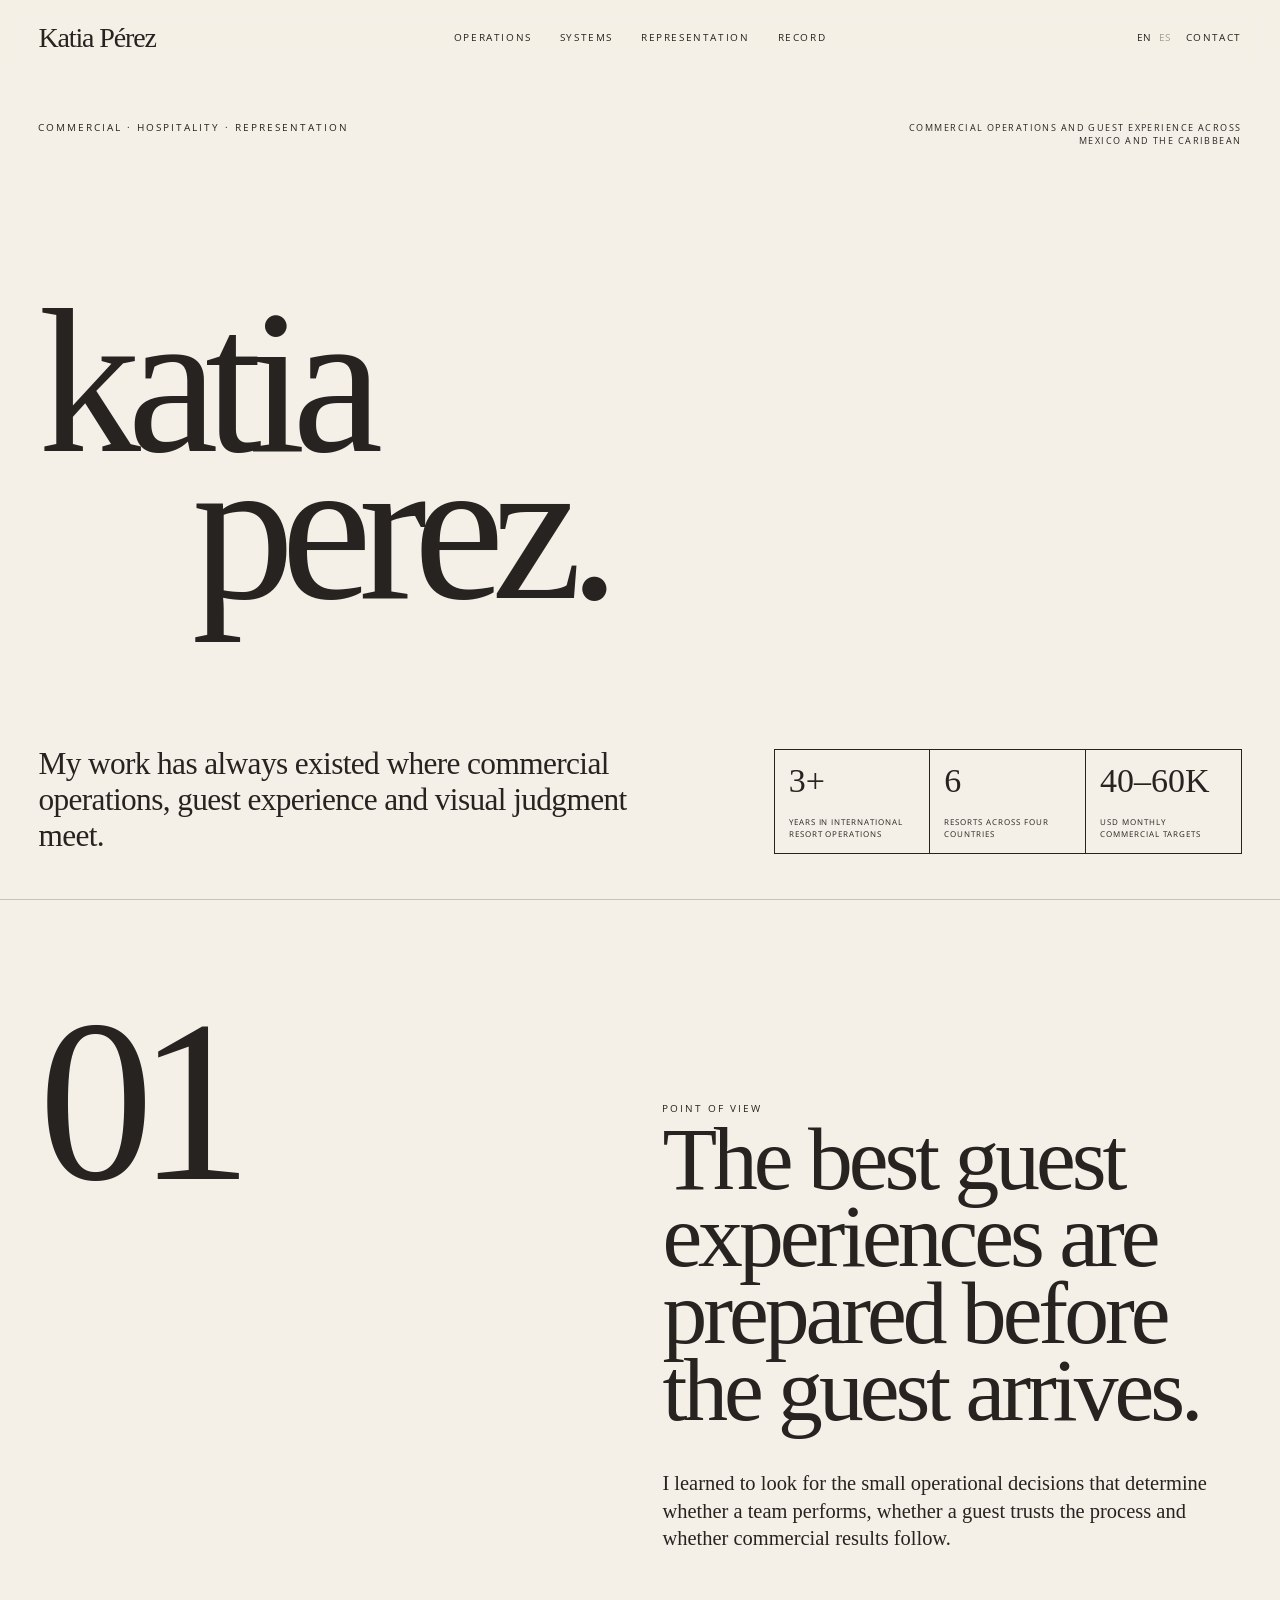
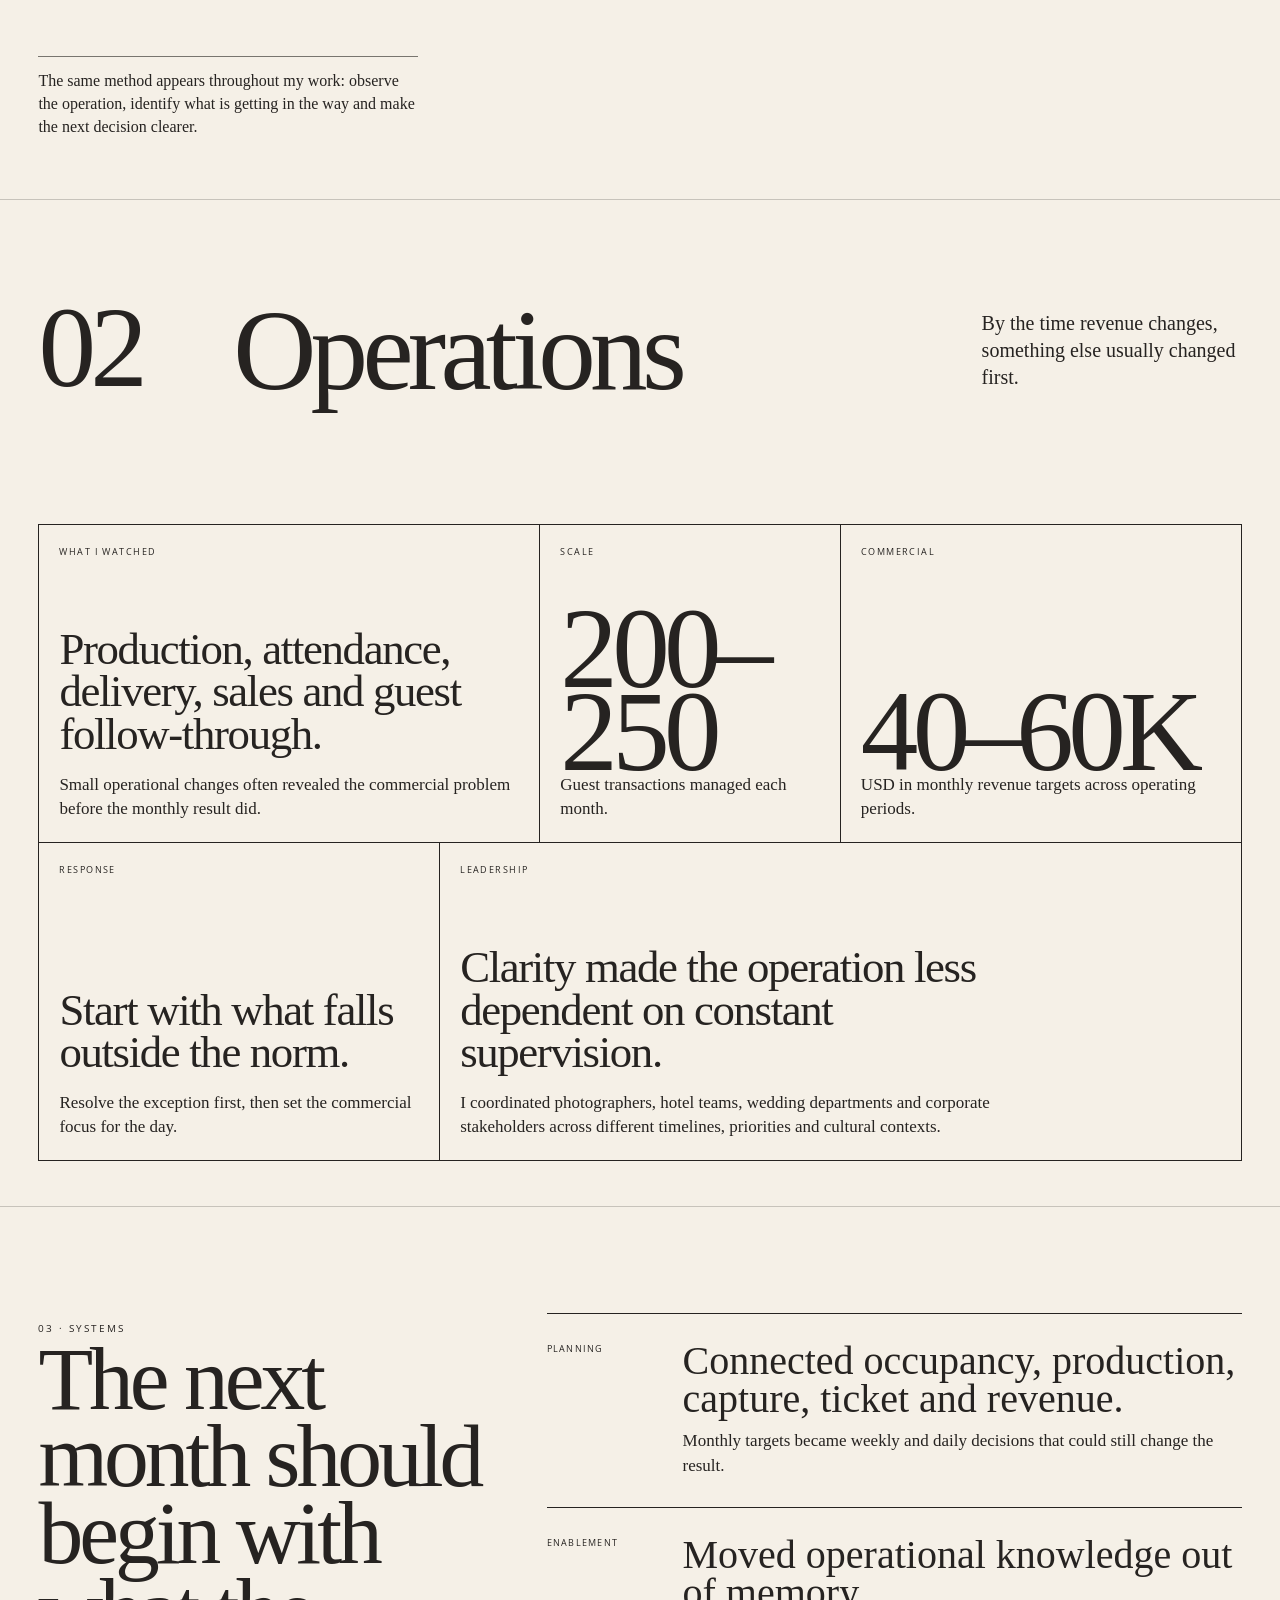
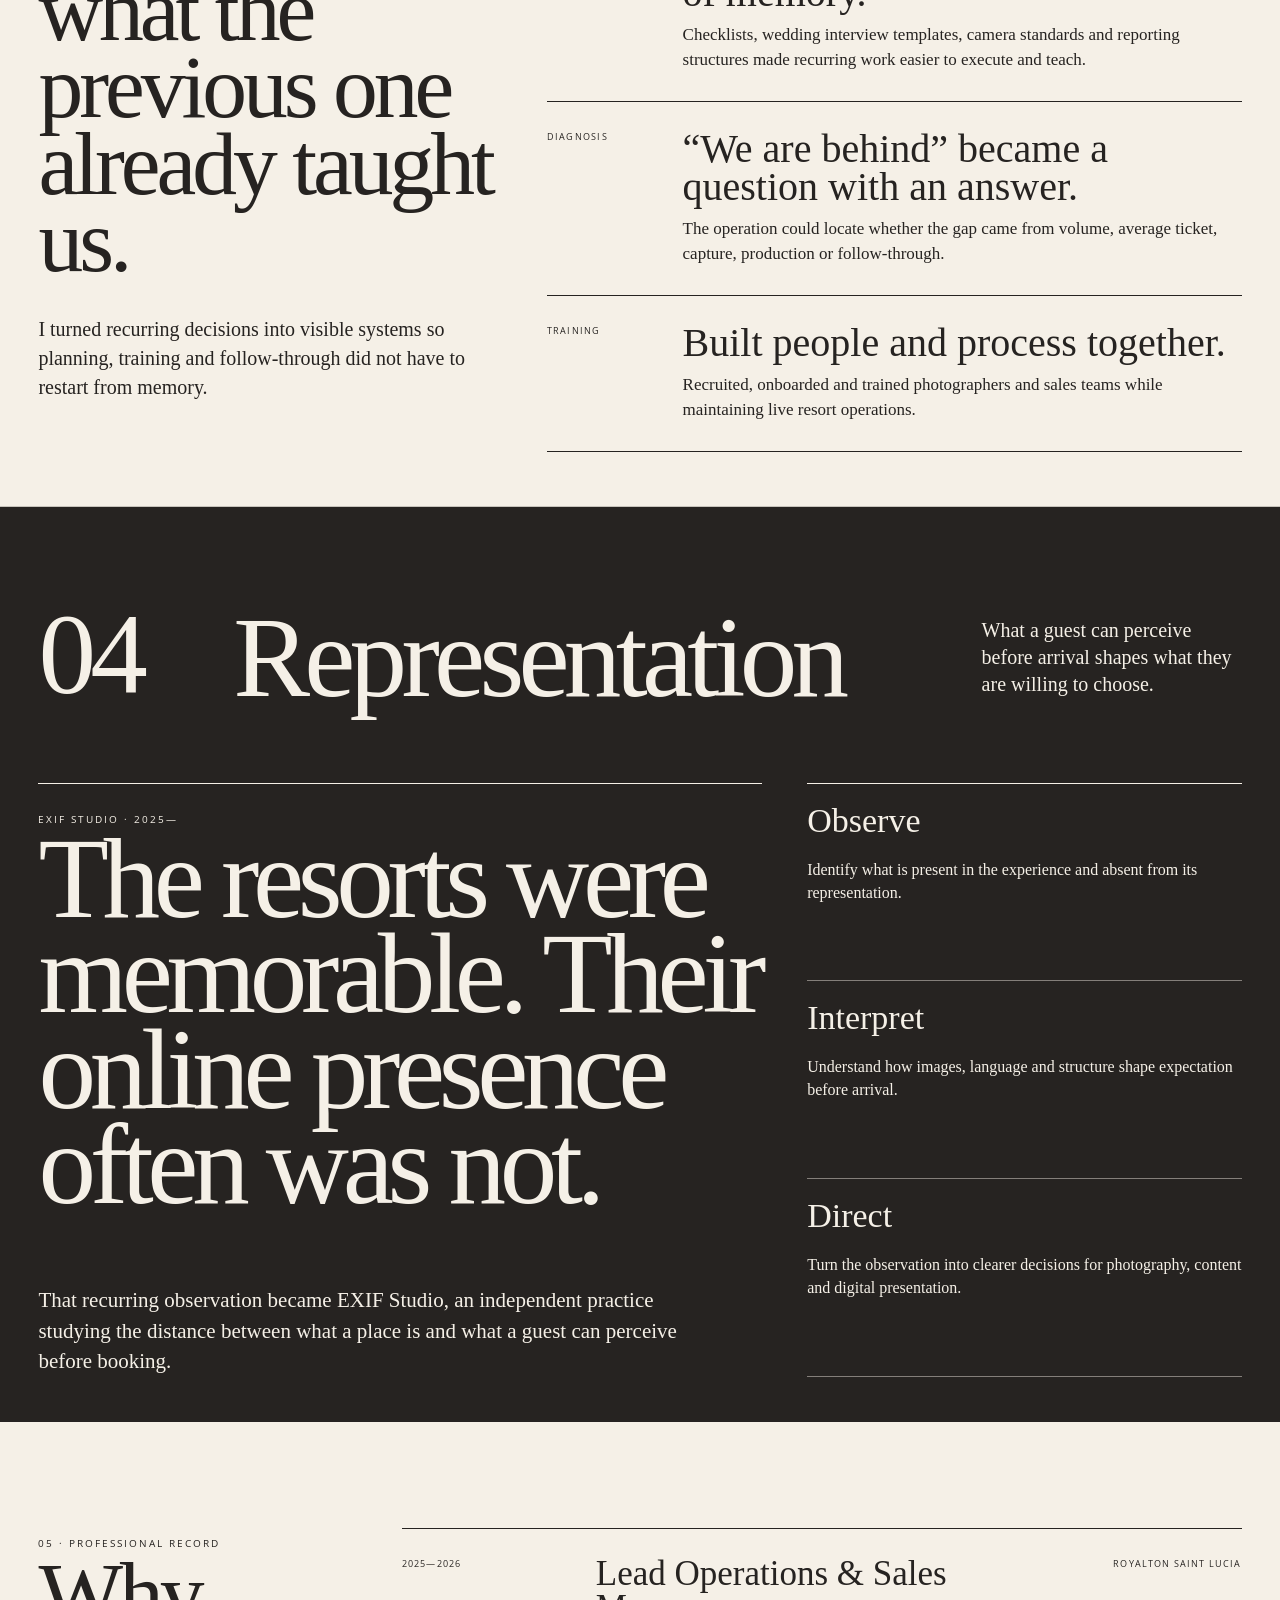
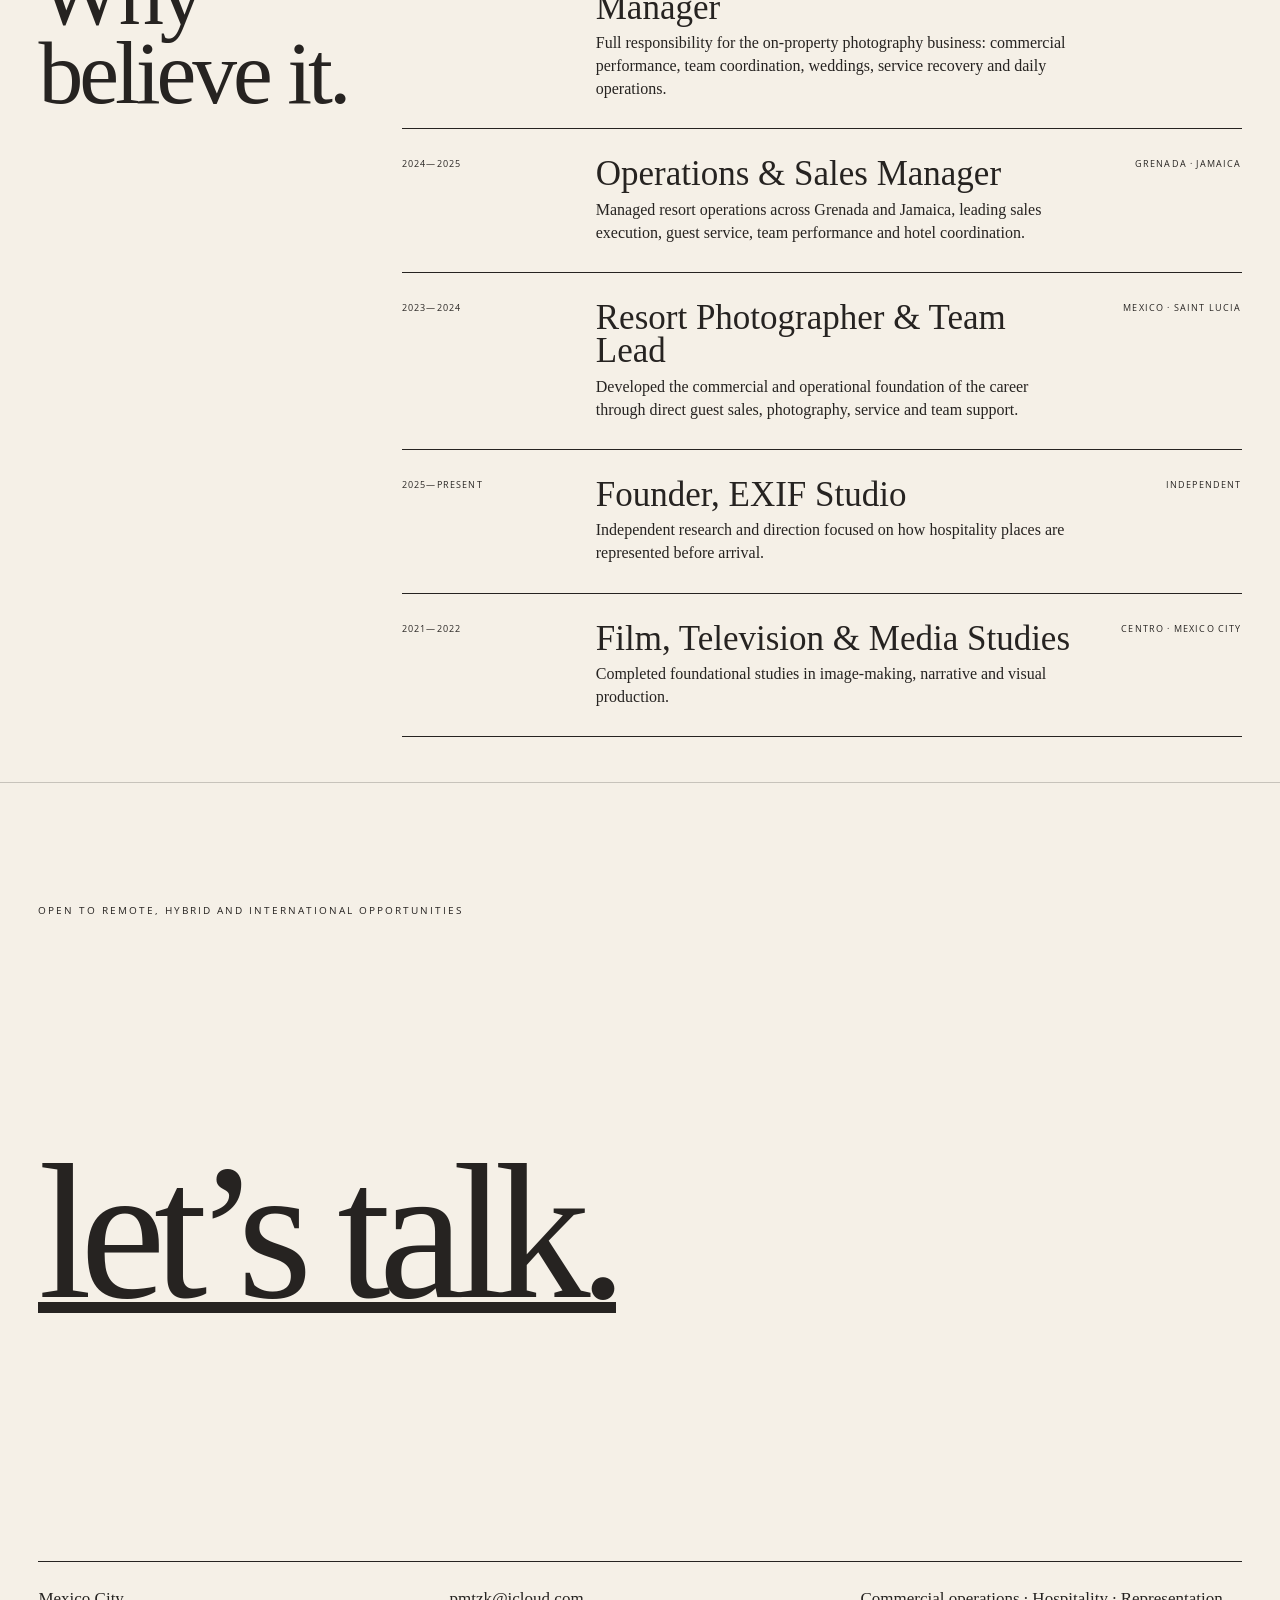
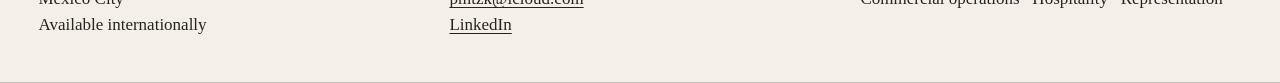
==== commit 174681dc: "Add files via upload" ====
--- a/index.html
+++ b/index.html
@@ -1,1108 +1,317 @@
-<!DOCTYPE html>
-
+<!doctype html>
 <html lang="en">
 <head>
-<meta charset="utf-8"/>
-<meta content="width=device-width,initial-scale=1" name="viewport"/>
-<meta content="#111111" name="theme-color"/>
-<title>Katia E. Pérez — Professional Record</title>
-<meta content="A capability-led professional record by Katia E. Pérez." name="description"/>
-<link href="https://fonts.googleapis.com" rel="preconnect"/>
-<link crossorigin="" href="https://fonts.gstatic.com" rel="preconnect"/>
-<link href="https://fonts.googleapis.com/css2?family=Instrument+Serif:ital@0;1&amp;family=Manrope:wght@400;500;600;700&amp;display=swap" rel="stylesheet"/>
+<meta charset="utf-8">
+<meta name="viewport" content="width=device-width, initial-scale=1, viewport-fit=cover">
+<meta name="theme-color" content="#f5f0e7">
+<title>Katia E. Pérez — Commercial Operations, Hospitality & Representation</title>
+<meta name="description" content="The professional portfolio of Katia E. Pérez: commercial operations, hospitality, systems, leadership and representation.">
+<link rel="preconnect" href="https://fonts.googleapis.com">
+<link rel="preconnect" href="https://fonts.gstatic.com" crossorigin>
+<link href="https://fonts.googleapis.com/css2?family=Tinos:ital,wght@0,400;0,700;1,400;1,700&family=Open+Sans:wght@400;500;600&display=swap" rel="stylesheet">
 <style>
-    :root{
-      --black:#0f0f0f;
-      --black-2:#171717;
-      --cream:#f2eee6;
-      --cream-2:#e8e1d6;
-      --ink:#171717;
-      --paper-line:rgba(23,23,23,.22);
-      --dark-line:rgba(255,255,255,.17);
-      --muted-dark:rgba(255,255,255,.52);
-      --muted-paper:#6b6964;
-      --serif:"Instrument Serif", Georgia, serif;
-      --sans:"Manrope", Arial, sans-serif;
-    }
-
-    *{box-sizing:border-box}
-    html{scroll-behavior:smooth}
-    body{
-      margin:0;
-      min-height:100vh;
-      background:var(--black);
-      color:#f8f5ee;
-      font-family:var(--sans);
-      -webkit-font-smoothing:antialiased;
-    }
-    a{color:inherit;text-decoration:none}
-
-    .mobile-bar{display:none}
-    .shell{
-      min-height:100vh;
-      display:grid;
-      grid-template-columns:244px minmax(0,1fr);
-    }
-
-    /* Left rail */
-    .rail{
-      position:sticky;
-      top:0;
-      height:100vh;
-      padding:28px 22px 22px;
-      display:flex;
-      flex-direction:column;
-      border-right:1px solid var(--dark-line);
-      background:var(--black);
-      z-index:20;
-    }
-    .brand{
-      display:flex;
-      justify-content:space-between;
-      gap:12px;
-      margin-bottom:44px;
-    }
-    .brand strong{
-      font-family:var(--serif);
-      font-size:22px;
-      font-weight:400;
-    }
-    .status{
-      margin-top:6px;
-      display:flex;
-      align-items:center;
-      gap:7px;
-      font-size:8px;
-      text-transform:uppercase;
-      letter-spacing:.14em;
-      color:var(--muted-dark);
-    }
-    .status::before{
-      content:"";
-      width:5px;height:5px;
-      border-radius:50%;
-      background:var(--cream);
-    }
-    .rail-label{
-      margin:0 0 10px;
-      font-size:8px;
-      text-transform:uppercase;
-      letter-spacing:.2em;
-      color:rgba(255,255,255,.34);
-    }
-    .rail nav{
-      display:grid;
-      border-bottom:1px solid var(--dark-line);
-    }
-    .rail nav a{
-      display:grid;
-      grid-template-columns:32px 1fr;
-      gap:8px;
-      padding:13px 0;
-      border-top:1px solid var(--dark-line);
-      color:rgba(255,255,255,.56);
-      transition:.2s ease;
-    }
-    .rail nav a:hover{color:#fff;padding-left:5px}
-    .rail nav .num{
-      font-family:var(--serif);
-      font-size:15px;
-      line-height:1;
-    }
-    .rail nav .label{
-      font-size:10px;
-      line-height:1.35;
-    }
-    .rail-footer{
-      margin-top:auto;
-      padding-top:17px;
-      border-top:1px solid var(--dark-line);
-    }
-    .rail-footer strong{
-      display:block;
-      font-family:var(--serif);
-      font-weight:400;
-      font-size:18px;
-      margin-bottom:5px;
-    }
-    .rail-footer p{
-      margin:0;
-      color:var(--muted-dark);
-      font-size:9px;
-      line-height:1.6;
-    }
-    .rail-links{
-      display:flex;
-      gap:14px;
-      margin-top:17px;
-      font-size:8px;
-      text-transform:uppercase;
-      letter-spacing:.13em;
-      color:rgba(255,255,255,.58);
-    }
-
-    /* Main */
-    .main{
-      min-width:0;
-      padding:18px 20px 72px;
-      background:var(--black);
-    }
-    .topbar{
-      max-width:1240px;
-      min-height:58px;
-      margin:0 auto 12px;
-      display:flex;
-      justify-content:space-between;
-      align-items:center;
-      gap:18px;
-    }
-    .crumb{
-      color:rgba(255,255,255,.44);
-      font-size:8px;
-      text-transform:uppercase;
-      letter-spacing:.18em;
-    }
-    .actions{display:flex;gap:8px}
-    .action{
-      padding:10px 14px;
-      border:1px solid var(--dark-line);
-      font-size:8px;
-      text-transform:uppercase;
-      letter-spacing:.13em;
-    }
-    .action.primary{
-      background:var(--cream);
-      color:var(--ink);
-      border-color:var(--cream);
-    }
-
-    .book{
-      max-width:1240px;
-      margin:0 auto;
-      border-top:1px solid rgba(255,255,255,.72);
-    }
-
-    /* Native accordion */
-    details.chapter{
-      border-bottom:1px solid var(--dark-line);
-      scroll-margin-top:10px;
-    }
-    summary{
-      list-style:none;
-      cursor:pointer;
-    }
-    summary::-webkit-details-marker{display:none}
-    .chapter-head{
-      min-height:94px;
-      padding:20px 4px;
-      display:grid;
-      grid-template-columns:72px minmax(235px,.85fr) 1.15fr 34px;
-      gap:18px;
-      align-items:center;
-      color:#f8f5ee;
-    }
-    .chapter-head:hover .chapter-title{font-style:italic}
-    .eyebrow{
-      display:block;
-      font-size:7px;
-      text-transform:uppercase;
-      letter-spacing:.2em;
-      color:rgba(255,255,255,.42);
-    }
-    .chapter-number{
-      font-family:var(--serif);
-      font-size:26px;
-      line-height:1;
-    }
-    .chapter-title{
-      font-family:var(--serif);
-      font-weight:400;
-      font-size:28px;
-      line-height:1;
-      letter-spacing:-.025em;
-      transition:.2s ease;
-    }
-    .chapter-summary{
-      max-width:590px;
-      color:var(--muted-dark);
-      font-size:10px;
-      line-height:1.6;
-    }
-    .toggle{
-      width:29px;height:29px;
-      display:grid;
-      place-items:center;
-      border:1px solid var(--dark-line);
-      border-radius:50%;
-      font-size:15px;
-      color:rgba(255,255,255,.56);
-      transition:.28s ease;
-    }
-    details[open] .toggle{transform:rotate(45deg)}
-    details[open] .chapter-head{color:var(--cream)}
-    details[open] .chapter-title{font-style:italic}
-
-    .page{
-      margin:0 -20px;
-      padding:44px 20px 56px;
-      background:var(--cream);
-      color:var(--ink);
-      border-top:1px solid rgba(255,255,255,.28);
-    }
-    .page-inner{
-      max-width:1240px;
-      margin:0 auto;
-    }
-    .paper-label{
-      display:block;
-      color:var(--muted-paper);
-      font-size:8px;
-      text-transform:uppercase;
-      letter-spacing:.2em;
-      margin-bottom:22px;
-    }
-
-    /* Prologue */
-    .prologue{
-      display:grid;
-      grid-template-columns:minmax(0,1.12fr) minmax(340px,.88fr);
-      gap:48px;
-      min-height:610px;
-    }
-    .prologue-copy{
-      display:flex;
-      flex-direction:column;
-      justify-content:space-between;
-    }
-    .prologue h1{
-      margin:0;
-      max-width:800px;
-      font-family:var(--serif);
-      font-size:clamp(62px,7.2vw,114px);
-      font-weight:400;
-      line-height:.86;
-      letter-spacing:-.055em;
-    }
-    .prologue h1 em{font-weight:400}
-    .prologue-bottom{
-      display:grid;
-      grid-template-columns:1fr 245px;
-      gap:38px;
-      align-items:end;
-    }
-    .prologue-bottom p{
-      margin:0;
-      max-width:650px;
-      font-family:var(--serif);
-      font-size:21px;
-      line-height:1.42;
-    }
-    .note{
-      padding-top:12px;
-      border-top:1px solid var(--paper-line);
-      color:var(--muted-paper);
-      font-size:9px;
-      line-height:1.65;
-    }
-    .identity{
-      min-height:610px;
-      padding:28px;
-      background:var(--black);
-      color:var(--cream);
-      display:flex;
-      flex-direction:column;
-      justify-content:space-between;
-      position:relative;
-      overflow:hidden;
-    }
-    .identity::before{
-      content:"";
-      position:absolute;
-      width:430px;height:430px;
-      border:1px solid rgba(242,238,230,.23);
-      border-radius:50%;
-      right:-120px;
-      top:76px;
-    }
-    .identity::after{
-      content:"";
-      position:absolute;
-      width:280px;height:520px;
-      border:1px solid rgba(242,238,230,.16);
-      right:-30px;
-      bottom:-240px;
-      transform:rotate(28deg);
-    }
-    .identity .micro{
-      position:relative;
-      z-index:2;
-      font-size:8px;
-      text-transform:uppercase;
-      letter-spacing:.18em;
-      color:rgba(242,238,230,.63);
-    }
-    .identity h2{
-      position:relative;
-      z-index:2;
-      margin:auto 0 34px;
-      font-family:var(--serif);
-      font-weight:400;
-      font-size:52px;
-      line-height:.97;
-      letter-spacing:-.035em;
-    }
-    .stats{
-      position:relative;
-      z-index:2;
-      display:grid;
-      grid-template-columns:1fr 1fr;
-      border-top:1px solid rgba(242,238,230,.28);
-      border-left:1px solid rgba(242,238,230,.28);
-    }
-    .stat{
-      min-height:102px;
-      padding:14px;
-      border-right:1px solid rgba(242,238,230,.28);
-      border-bottom:1px solid rgba(242,238,230,.28);
-    }
-    .stat b{
-      display:block;
-      margin-bottom:6px;
-      font-family:var(--serif);
-      font-size:29px;
-      font-weight:400;
-    }
-    .stat span{
-      display:block;
-      max-width:135px;
-      font-size:7px;
-      line-height:1.5;
-      text-transform:uppercase;
-      letter-spacing:.11em;
-      color:rgba(242,238,230,.66);
-    }
-
-    /* Capability pages */
-    .capability{
-      display:grid;
-      grid-template-columns:minmax(0,.76fr) minmax(0,1.24fr);
-      gap:54px;
-      align-items:start;
-    }
-    .cap-intro{
-      position:sticky;
-      top:24px;
-    }
-    .cap-intro h2{
-      margin:0;
-      max-width:530px;
-      font-family:var(--serif);
-      font-size:59px;
-      line-height:.95;
-      letter-spacing:-.04em;
-      font-weight:400;
-    }
-    .cap-intro p{
-      margin:30px 0 0;
-      max-width:460px;
-      color:var(--muted-paper);
-      font-size:11px;
-      line-height:1.75;
-    }
-    .evidence{display:grid}
-    .evidence-row{
-      display:grid;
-      grid-template-columns:118px 1fr;
-      gap:22px;
-      padding:22px 0;
-      border-top:1px solid var(--paper-line);
-    }
-    .evidence-row:last-child{border-bottom:1px solid var(--paper-line)}
-    .evidence-key{
-      color:var(--muted-paper);
-      font-size:7px;
-      line-height:1.55;
-      text-transform:uppercase;
-      letter-spacing:.14em;
-    }
-    .evidence-copy h3{
-      margin:0 0 7px;
-      font-family:var(--serif);
-      font-size:28px;
-      font-weight:400;
-      line-height:1.04;
-    }
-    .evidence-copy p{
-      margin:0;
-      max-width:690px;
-      color:var(--muted-paper);
-      font-size:10px;
-      line-height:1.7;
-    }
-    .case-strip{
-      margin-top:46px;
-      display:grid;
-      grid-template-columns:repeat(3,1fr);
-      border-top:1px solid var(--paper-line);
-      border-left:1px solid var(--paper-line);
-    }
-    .case{
-      min-height:190px;
-      padding:18px;
-      border-right:1px solid var(--paper-line);
-      border-bottom:1px solid var(--paper-line);
-      display:flex;
-      flex-direction:column;
-      justify-content:space-between;
-    }
-    .case small{
-      color:var(--muted-paper);
-      font-size:7px;
-      text-transform:uppercase;
-      letter-spacing:.15em;
-    }
-    .case h4{
-      margin:38px 0 9px;
-      font-family:var(--serif);
-      font-weight:400;
-      font-size:25px;
-      line-height:1.04;
-    }
-    .case p{
-      margin:0;
-      color:var(--muted-paper);
-      font-size:9px;
-      line-height:1.6;
-    }
-
-    /* Appendix */
-    .appendix{
-      display:grid;
-      grid-template-columns:1.05fr .95fr;
-      gap:54px;
-    }
-    .appendix h2{
-      margin:0 0 34px;
-      font-family:var(--serif);
-      font-size:62px;
-      line-height:.95;
-      font-weight:400;
-    }
-    .timeline{display:grid}
-    .timeline-row{
-      display:grid;
-      grid-template-columns:138px 1fr;
-      gap:20px;
-      padding:17px 0;
-      border-top:1px solid var(--paper-line);
-    }
-    .timeline-row:last-child{border-bottom:1px solid var(--paper-line)}
-    .timeline-date{
-      color:var(--muted-paper);
-      font-size:7px;
-      text-transform:uppercase;
-      letter-spacing:.12em;
-    }
-    .timeline-copy strong{
-      display:block;
-      font-family:var(--serif);
-      font-weight:400;
-      font-size:21px;
-    }
-    .timeline-copy span{
-      display:block;
-      margin-top:4px;
-      color:var(--muted-paper);
-      font-size:7px;
-      text-transform:uppercase;
-      letter-spacing:.1em;
-    }
-    .reference-grid{
-      display:grid;
-      grid-template-columns:1fr 1fr;
-      border-top:1px solid var(--ink);
-      border-left:1px solid var(--ink);
-    }
-    .reference{
-      min-height:165px;
-      padding:18px;
-      border-right:1px solid var(--ink);
-      border-bottom:1px solid var(--ink);
-      display:flex;
-      flex-direction:column;
-      justify-content:space-between;
-      transition:.2s ease;
-    }
-    .reference:hover{
-      background:var(--black);
-      color:var(--cream);
-    }
-    .reference small{
-      font-size:7px;
-      text-transform:uppercase;
-      letter-spacing:.15em;
-      color:var(--muted-paper);
-    }
-    .reference strong{
-      font-family:var(--serif);
-      font-size:26px;
-      font-weight:400;
-    }
-    .reference span{font-size:18px}
-
-    @media(max-width:1000px){
-      .shell{grid-template-columns:1fr}
-      .rail{display:none}
-      .mobile-bar{
-        display:flex;
-        position:sticky;
-        top:0;
-        z-index:30;
-        height:54px;
-        padding:0 16px;
-        align-items:center;
-        justify-content:space-between;
-        background:rgba(15,15,15,.96);
-        border-bottom:1px solid var(--dark-line);
-      }
-      .mobile-bar strong{
-        font-family:var(--serif);
-        font-size:20px;
-        font-weight:400;
-      }
-      .mobile-bar a{
-        padding:7px 10px;
-        border:1px solid var(--dark-line);
-        font-size:7px;
-        text-transform:uppercase;
-        letter-spacing:.13em;
-      }
-      .main{padding:10px 12px 50px}
-      .topbar{display:none}
-      .chapter-head{
-        grid-template-columns:58px 1fr 31px;
-        gap:10px;
-        padding:17px 2px;
-      }
-      .chapter-summary{display:none}
-      .chapter-title{font-size:23px}
-      .page{margin:0 -12px;padding:32px 12px 44px}
-      .prologue,.capability,.appendix{grid-template-columns:1fr}
-      .prologue-copy{min-height:530px}
-      .identity{min-height:500px}
-      .cap-intro{position:static}
-      .case-strip{grid-template-columns:1fr}
-    }
-
-    @media(max-width:620px){
-      .prologue h1{font-size:60px}
-      .prologue-bottom{grid-template-columns:1fr}
-      .prologue-bottom p{font-size:18px}
-      .identity h2{font-size:42px}
-      .cap-intro h2{font-size:47px}
-      .evidence-row{grid-template-columns:1fr;gap:9px}
-      .reference-grid{grid-template-columns:1fr}
-      .timeline-row{grid-template-columns:102px 1fr}
-    }
-
-    @media(prefers-reduced-motion:reduce){
-      *{scroll-behavior:auto!important;transition:none!important}
-    }
-  
-
-    .landmark{display:block;margin-bottom:5px;color:rgba(255,255,255,.72);font-size:8px;text-transform:uppercase;letter-spacing:.16em}
-    .summary-line{display:block}
-    .inside-cue{display:inline-block;margin-top:9px;padding-bottom:2px;border-bottom:1px solid rgba(255,255,255,.36);color:rgba(255,255,255,.8);font-size:8px;text-transform:uppercase;letter-spacing:.16em}
-    details[open] .inside-cue{opacity:0}
-    .visual-case-strip{grid-template-columns:repeat(3,minmax(0,1fr));}
-    .artifact-card{margin:0;min-width:0;border-right:1px solid var(--paper-line);border-bottom:1px solid var(--paper-line);background:#fff;overflow:hidden}
-    .artifact-card img{display:block;width:100%;height:260px;object-fit:cover;object-position:top left}
-    .artifact-card figcaption{padding:12px 14px;color:var(--muted-paper);font-size:8px;text-transform:uppercase;letter-spacing:.12em;background:var(--cream)}
-    .auto-progress{position:fixed;left:244px;right:0;top:0;height:2px;background:rgba(255,255,255,.08);z-index:60;pointer-events:none}
-    .auto-progress span{display:block;width:0;height:100%;background:var(--cream);transition:width .15s linear}
-    @media(max-width:1000px){.auto-progress{left:0;top:54px}.visual-case-strip{grid-template-columns:1fr}.artifact-card img{height:auto}}
-
-.language-switch{
-  display:inline-flex;
-  border:1px solid var(--dark-line);
-  flex:0 0 auto;
-}
-.language-switch button{
-  appearance:none;
-  border:0;
-  background:transparent;
-  color:rgba(255,255,255,.55);
-  padding:7px 8px;
-  cursor:pointer;
-  font-size:7px;
-  line-height:1;
-  letter-spacing:.13em;
-}
-.language-switch button[aria-pressed="true"]{
-  background:var(--cream);
-  color:var(--ink);
-}
-.mobile-bar .language-switch{margin-left:auto;margin-right:8px}
-.chapter-end-trigger{height:1px;width:100%;pointer-events:none}
-@media(max-width:1000px){
-  .topbar .language-switch{display:none}
-}
-
-/* v1.2 targeted corrections */
-.mobile-bar{
-  justify-content:space-between;
-}
-.mobile-bar strong{
-  white-space:nowrap;
-}
-.mobile-language{
-  margin:0;
-  border:0;
-  align-items:center;
-  gap:7px;
-}
-.mobile-language button{
-  padding:6px 2px;
-  background:transparent!important;
-  color:rgba(255,255,255,.48)!important;
-}
-.mobile-language button[aria-pressed="true"]{
-  color:#fff!important;
-}
-.language-divider{
-  color:rgba(255,255,255,.28);
-  font-size:8px;
-}
-
-.chapter-head{
-  grid-template-columns:minmax(210px,.72fr) minmax(260px,1.28fr) 34px;
-}
-.rail nav a{
-  grid-template-columns:1fr;
-}
-.rail nav .label{
-  font-size:10px;
-}
-.chapter-title{
-  font-size:30px;
-}
-.chapter-summary{
-  font-family:var(--serif);
-  font-size:16px;
-  line-height:1.35;
-  color:rgba(255,255,255,.52);
-}
-details#prologue .chapter-head{
-  border-top:0;
-}
-details#prologue .chapter-title{
-  font-style:italic;
-}
-.prologue-bottom{
-  margin-top:80px;
-}
-.chapter-end-trigger{
-  height:18px;
-  width:100%;
-}
-@media(max-width:1000px){
-  .chapter-head{
-    grid-template-columns:minmax(0,1fr) 30px;
-    gap:12px;
-  }
-  .chapter-summary{
-    display:block;
-    grid-column:1;
-    margin-top:5px;
-    font-size:14px;
-  }
-  .chapter-title{
-    font-size:28px;
-  }
-  .toggle{
-    grid-column:2;
-    grid-row:1 / span 2;
-  }
-}
+@font-face{
+  font-family:"Model 4F Unicase";
+  src:url("./Model 4F Unicase.ttf") format("truetype");
+  font-display:swap;
+}
+:root{
+  --paper:#f5f0e7;
+  --ink:#262321;
+  --soft:#8c867e;
+  --line:rgba(38,35,33,.22);
+  --line-strong:rgba(38,35,33,.6);
+  --display:"Model 4F Unicase", Georgia, serif;
+  --body:"Tinos", Georgia, serif;
+  --ui:"Open Sans", Arial, sans-serif;
+  --pad:clamp(22px,3vw,52px);
+  --gutter:clamp(20px,3.5vw,64px);
+}
+*{box-sizing:border-box}
+html{scroll-behavior:smooth;background:var(--paper)}
+body{margin:0;background:var(--paper);color:var(--ink);font-family:var(--body);font-size:18px;line-height:1.5;-webkit-font-smoothing:antialiased}
+a{color:inherit;text-decoration:none}
+button{font:inherit;color:inherit}
+::selection{background:var(--ink);color:var(--paper)}
+
+.progress{position:fixed;top:0;left:0;width:100%;height:2px;z-index:100;background:transparent}.progress span{display:block;width:0;height:100%;background:var(--ink)}
+
+.site-header{position:fixed;inset:0 0 auto 0;height:76px;padding:0 var(--pad);display:grid;grid-template-columns:1fr auto 1fr;align-items:center;z-index:90;background:rgba(245,240,231,.92);backdrop-filter:blur(14px);border-bottom:1px solid transparent;transition:border-color .25s}
+.site-header.scrolled{border-color:var(--line)}
+.wordmark{font-family:var(--display);font-size:28px;line-height:1;letter-spacing:-.04em}
+.primary-nav{display:flex;gap:28px;font-family:var(--ui);font-size:10px;text-transform:uppercase;letter-spacing:.16em}
+.primary-nav a{position:relative;padding:8px 0}.primary-nav a:after{content:"";position:absolute;left:0;right:100%;bottom:3px;height:1px;background:var(--ink);transition:right .25s}.primary-nav a:hover:after{right:0}
+.header-meta{justify-self:end;display:flex;align-items:center;gap:16px;font-family:var(--ui);font-size:10px;text-transform:uppercase;letter-spacing:.14em}
+.lang{display:flex;gap:8px}.lang button{padding:0;border:0;background:none;cursor:pointer;opacity:.4}.lang button[aria-pressed="true"]{opacity:1}
+.menu-button{display:none;border:0;background:none;padding:10px 0;font-family:var(--ui);font-size:10px;text-transform:uppercase;letter-spacing:.14em}
+
+main{overflow:hidden}
+.section{min-height:100vh;padding:calc(76px + var(--gutter)) var(--pad) var(--gutter);border-bottom:1px solid var(--line);position:relative}
+.kicker{font-family:var(--ui);font-size:10px;line-height:1.2;text-transform:uppercase;letter-spacing:.2em}
+.micro{font-family:var(--ui);font-size:9px;line-height:1.45;text-transform:uppercase;letter-spacing:.16em}
+
+.hero{display:grid;grid-template-rows:auto 1fr auto;min-height:100svh}
+.hero-top{display:flex;justify-content:space-between;gap:20px;align-items:flex-start}
+.hero-role{max-width:360px;text-align:right}
+.hero-title{align-self:center;margin:6vh 0 4vh;font-family:var(--display);font-size:clamp(86px,16vw,250px);font-weight:400;line-height:.72;letter-spacing:-.065em;text-transform:lowercase}
+.hero-title span{display:block}.hero-title span:nth-child(2){margin-left:12vw}
+.hero-foot{display:grid;grid-template-columns:minmax(260px,1.15fr) minmax(240px,.85fr);gap:clamp(36px,8vw,140px);align-items:end}
+.hero-statement{max-width:760px;margin:0;font-size:clamp(24px,2.45vw,42px);line-height:1.15;letter-spacing:-.02em}
+.hero-statement em{font-style:italic}
+.hero-index{display:grid;grid-template-columns:repeat(3,1fr);border-top:1px solid var(--ink);border-left:1px solid var(--ink)}
+.hero-index div{min-height:104px;padding:14px;border-right:1px solid var(--ink);border-bottom:1px solid var(--ink);display:flex;flex-direction:column;justify-content:space-between}
+.hero-index b{font-family:var(--display);font-size:34px;font-weight:400;line-height:1}
+.hero-index span{font-family:var(--ui);font-size:8px;text-transform:uppercase;letter-spacing:.12em;line-height:1.45}
+
+.statement{display:grid;grid-template-columns:1fr 1fr;gap:var(--gutter);align-items:start}
+.statement-number{font-family:var(--display);font-size:clamp(130px,18vw,290px);line-height:.7;letter-spacing:-.07em}
+.statement-copy{padding-top:8vh}
+.statement-copy h2{max-width:760px;margin:0;font-family:var(--display);font-size:clamp(54px,7vw,110px);font-weight:400;line-height:.86;letter-spacing:-.045em}
+.statement-copy p{max-width:610px;margin:42px 0 0;font-size:clamp(19px,1.6vw,27px);line-height:1.35}
+.statement-note{position:absolute;left:var(--pad);bottom:var(--gutter);max-width:380px;padding-top:12px;border-top:1px solid var(--line-strong);font-size:16px;line-height:1.45}
+
+.chapter{padding-top:calc(76px + 30px)}
+.chapter-head{display:grid;grid-template-columns:150px minmax(0,1fr) 260px;gap:var(--gutter);align-items:start;margin-bottom:clamp(70px,10vw,150px)}
+.chapter-no{font-family:var(--display);font-size:clamp(82px,9vw,148px);line-height:.72;letter-spacing:-.05em}
+.chapter-title{margin:0;font-family:var(--display);font-size:clamp(62px,9vw,145px);font-weight:400;line-height:.78;letter-spacing:-.05em}
+.chapter-deck{margin:4px 0 0;font-size:20px;line-height:1.35}
+
+.evidence-grid{display:grid;grid-template-columns:repeat(12,1fr);gap:0;border-top:1px solid var(--ink);border-left:1px solid var(--ink)}
+.evidence{min-height:310px;padding:20px;border-right:1px solid var(--ink);border-bottom:1px solid var(--ink);display:flex;flex-direction:column;justify-content:space-between}
+.evidence:nth-child(1){grid-column:span 5}.evidence:nth-child(2){grid-column:span 3}.evidence:nth-child(3){grid-column:span 4}.evidence:nth-child(4){grid-column:span 4}.evidence:nth-child(5){grid-column:span 8}
+.evidence-label{font-family:var(--ui);font-size:9px;text-transform:uppercase;letter-spacing:.16em}
+.evidence h3{max-width:570px;margin:70px 0 18px;font-family:var(--display);font-size:clamp(35px,3.5vw,58px);font-weight:400;line-height:.94;letter-spacing:-.03em}
+.evidence p{max-width:590px;margin:0;font-size:17px;line-height:1.45}
+.metric{font-family:var(--display);font-size:clamp(70px,9vw,150px);line-height:.72;letter-spacing:-.05em}
+
+.systems-layout{display:grid;grid-template-columns:minmax(340px,.8fr) minmax(520px,1.2fr);gap:var(--gutter);align-items:start}
+.systems-quote{position:sticky;top:120px}
+.systems-quote h2{margin:0;font-family:var(--display);font-size:clamp(62px,7vw,112px);font-weight:400;line-height:.86;letter-spacing:-.045em}
+.systems-quote p{max-width:520px;margin:36px 0 0;font-size:20px;line-height:1.45}
+.system-rows{border-top:1px solid var(--ink)}
+.system-row{display:grid;grid-template-columns:110px 1fr;gap:26px;padding:28px 0;border-bottom:1px solid var(--ink)}
+.system-row span{font-family:var(--ui);font-size:9px;text-transform:uppercase;letter-spacing:.14em}
+.system-row h3{margin:0 0 10px;font-family:var(--display);font-size:40px;font-weight:400;line-height:.95}
+.system-row p{max-width:650px;margin:0;font-size:17px;line-height:1.5}
+
+.representation{background:var(--ink);color:var(--paper)}
+.representation .chapter-head{margin-bottom:80px}
+.representation-grid{display:grid;grid-template-columns:1.25fr .75fr;gap:var(--gutter)}
+.representation-main{min-height:66vh;display:flex;flex-direction:column;justify-content:space-between;border-top:1px solid var(--paper);padding-top:20px}
+.representation-main h3{max-width:980px;margin:0;font-family:var(--display);font-size:clamp(66px,9vw,145px);font-weight:400;line-height:.83;letter-spacing:-.055em}
+.representation-main p{max-width:650px;margin:50px 0 0;font-size:21px;line-height:1.45}
+.representation-aside{display:grid;border-top:1px solid var(--paper)}
+.representation-note{padding:20px 0;border-bottom:1px solid rgba(245,240,231,.45)}
+.representation-note strong{display:block;margin-bottom:20px;font-family:var(--display);font-size:34px;font-weight:400;line-height:1}
+.representation-note p{margin:0;font-size:16px;line-height:1.45}
+
+.timeline-wrap{display:grid;grid-template-columns:.55fr 1.45fr;gap:var(--gutter)}
+.timeline-intro h2{position:sticky;top:120px;margin:0;font-family:var(--display);font-size:clamp(62px,7vw,108px);font-weight:400;line-height:.88;letter-spacing:-.045em}
+.timeline{border-top:1px solid var(--ink)}
+.timeline-item{display:grid;grid-template-columns:170px 1fr 140px;gap:24px;padding:28px 0;border-bottom:1px solid var(--ink);align-items:start}
+.timeline-item time,.timeline-item .place{font-family:var(--ui);font-size:9px;text-transform:uppercase;letter-spacing:.13em;line-height:1.5}
+.timeline-item h3{margin:0 0 7px;font-family:var(--display);font-size:35px;font-weight:400;line-height:.95}
+.timeline-item p{margin:0;max-width:560px;font-size:16px;line-height:1.45}
+.timeline-item .place{text-align:right}
+
+.contact{min-height:100svh;display:grid;grid-template-rows:auto 1fr auto}
+.contact-title{align-self:center;margin:0;font-family:var(--display);font-size:clamp(84px,15vw,235px);font-weight:400;line-height:.72;letter-spacing:-.06em}
+.contact-title a{display:block;width:max-content;max-width:100%;border-bottom:.06em solid currentColor}
+.contact-bottom{display:grid;grid-template-columns:1fr 1fr 1fr;gap:30px;padding-top:24px;border-top:1px solid var(--ink)}
+.contact-bottom p{margin:0;font-size:17px}.contact-bottom a{text-decoration:underline;text-underline-offset:3px}
+
+.reveal{opacity:0;transform:translateY(20px);transition:opacity .7s ease,transform .7s ease}.reveal.visible{opacity:1;transform:none}
+
+@media(max-width:980px){
+  .site-header{grid-template-columns:1fr auto;height:64px}.primary-nav,.header-meta>a{display:none}.header-meta{gap:14px}.menu-button{display:block}
+  .section{padding-top:calc(64px + var(--gutter))}
+  .hero-title{font-size:clamp(82px,20vw,160px)}.hero-title span:nth-child(2){margin-left:7vw}
+  .hero-foot,.statement,.chapter-head,.systems-layout,.representation-grid,.timeline-wrap{grid-template-columns:1fr}
+  .hero-role{text-align:left}.hero-index{margin-top:16px}
+  .statement-copy{padding-top:0}.statement-number{font-size:150px}.statement-note{position:static;margin-top:80px}
+  .chapter-head{gap:26px}.chapter-deck{max-width:560px}
+  .evidence:nth-child(n){grid-column:span 6}
+  .systems-quote,.timeline-intro h2{position:static}.representation-main{min-height:auto}
+  .timeline-item{grid-template-columns:130px 1fr}.timeline-item .place{grid-column:2;text-align:left}
+}
+@media(max-width:640px){
+  body{font-size:16px}.site-header{padding:0 18px}.wordmark{font-size:24px}.lang{display:none}
+  .section{padding-left:18px;padding-right:18px;min-height:auto}
+  .hero{min-height:100svh}.hero-top{display:grid}.hero-title{margin:10vh 0 8vh;font-size:clamp(78px,25vw,120px)}
+  .hero-foot{gap:44px}.hero-statement{font-size:25px}.hero-index{grid-template-columns:1fr 1fr}.hero-index div:last-child{grid-column:1/-1}
+  .statement{padding-bottom:80px}.statement-number{font-size:110px}.statement-copy h2{font-size:60px}
+  .chapter{padding-top:94px}.chapter-no{font-size:82px}.chapter-title{font-size:62px}.chapter-head{margin-bottom:70px}
+  .evidence-grid{display:block;border-left:1px solid var(--ink)}.evidence{min-height:260px}.evidence h3{margin-top:50px;font-size:42px}
+  .system-row{grid-template-columns:1fr;gap:10px}.system-row h3{font-size:34px}
+  .representation-main h3{font-size:64px}.representation-main p{font-size:19px}
+  .timeline-item{grid-template-columns:1fr;gap:10px}.timeline-item .place{grid-column:auto}.timeline-item h3{font-size:32px}
+  .contact-title{font-size:20vw}.contact-bottom{grid-template-columns:1fr;gap:14px}
+}
+
+.mobile-panel{position:fixed;inset:64px 0 0;background:var(--paper);z-index:80;padding:28px 18px;display:none}.mobile-panel.open{display:flex;flex-direction:column}.mobile-panel nav{display:grid;border-top:1px solid var(--ink)}.mobile-panel a{padding:18px 0;border-bottom:1px solid var(--ink);font-family:var(--display);font-size:34px;line-height:1}.mobile-panel small{margin-top:auto;font-family:var(--ui);font-size:9px;text-transform:uppercase;letter-spacing:.14em}
+@media(prefers-reduced-motion:reduce){*{scroll-behavior:auto!important;transition:none!important}.reveal{opacity:1;transform:none}}
 </style>
 </head>
-<body><div aria-hidden="true" class="auto-progress"><span></span></div>
-<div class="mobile-bar"><strong>Katia E. Pérez</strong><div aria-label="Language" class="language-switch mobile-language"><button aria-pressed="true" data-lang-choice="en" type="button">EN</button><span aria-hidden="true" class="language-divider">•</span><button aria-pressed="false" data-lang-choice="es" type="button">ES</button></div></div>
-<div class="shell">
-<aside class="rail">
-<div class="brand">
-<strong>Katia E. Pérez</strong>
-<div aria-label="Language" class="language-switch"><button aria-pressed="true" data-lang-choice="en" type="button">EN</button><button aria-pressed="false" data-lang-choice="es" type="button">ES</button></div>
+<body>
+<div class="progress" aria-hidden="true"><span></span></div>
+<header class="site-header">
+  <a class="wordmark" href="#top">Katia Pérez</a>
+  <nav class="primary-nav" aria-label="Primary">
+    <a href="#operations" data-en="Operations" data-es="Operaciones">Operations</a>
+    <a href="#systems" data-en="Systems" data-es="Sistemas">Systems</a>
+    <a href="#representation" data-en="Representation" data-es="Representación">Representation</a>
+    <a href="#record" data-en="Record" data-es="Trayectoria">Record</a>
+  </nav>
+  <div class="header-meta">
+    <div class="lang" aria-label="Language"><button aria-pressed="true" data-lang="en">EN</button><button aria-pressed="false" data-lang="es">ES</button></div>
+    <a href="mailto:pmtzk@icloud.com" data-en="Contact" data-es="Contacto">Contact</a>
+    <button class="menu-button" aria-expanded="false">Menu</button>
+  </div>
+</header>
+<div class="mobile-panel" aria-hidden="true">
+  <nav>
+    <a href="#operations" data-en="Operations" data-es="Operaciones">Operations</a>
+    <a href="#systems" data-en="Systems" data-es="Sistemas">Systems</a>
+    <a href="#representation" data-en="Representation" data-es="Representación">Representation</a>
+    <a href="#record" data-en="Record" data-es="Trayectoria">Record</a>
+    <a href="#contact" data-en="Contact" data-es="Contacto">Contact</a>
+  </nav>
+  <small>Mexico City · 2026</small>
 </div>
-<p class="rail-label"><span data-copy-en="Professional chapters" data-copy-es="Capítulos profesionales">Professional chapters</span></p>
-<nav>
-<a href="#prologue"><span class="label"><span data-copy-en="Prologue" data-copy-es="Prólogo">Prologue</span></span></a>
-<a href="#commercial"><span class="label"><span data-copy-en="Operations" data-copy-es="Operaciones">Operations</span></span></a>
-<a href="#aligned"><span class="label"><span data-copy-en="Leadership" data-copy-es="Liderazgo">Leadership</span></span></a>
-<a href="#repeatable"><span class="label"><span data-copy-en="Systems" data-copy-es="Sistemas">Systems</span></span></a>
-<a href="#perception"><span class="label"><span data-copy-en="Representation" data-copy-es="Representación">Representation</span></span></a>
-<a href="#argument"><span class="label"><span data-copy-en="Research" data-copy-es="Investigación">Research</span></span></a>
-<a href="#appendix"><span class="label"><span data-copy-en="Contact" data-copy-es="Contacto">Contact</span></span></a>
-</nav>
-<div class="rail-footer">
-<strong>Mexico City</strong>
-<p><span data-copy-en="Open to remote, hybrid and international opportunities." data-copy-es="Abierta a oportunidades remotas, híbridas e internacionales.">Open to remote, hybrid and international opportunities.</span></p>
-<div class="rail-links">
-<a href="#">LinkedIn</a>
-<a href="mailto:pmtzk@icloud.com">Email</a>
-</div>
-</div>
-</aside>
-<main class="main">
-<header class="topbar">
-<div class="crumb"><span data-copy-en="Professional record · 2026" data-copy-es="Perfil profesional · 2026">Professional record · 2026</span></div>
-<div class="actions"><div aria-label="Language" class="language-switch"><button aria-pressed="true" data-lang-choice="en" type="button">EN</button><button aria-pressed="false" data-lang-choice="es" type="button">ES</button></div>
-<a class="action" href="mailto:pmtzk@icloud.com"><span data-copy-en="Contact" data-copy-es="Contacto">Contact</span></a>
-</div>
-</header>
-<section class="book">
-<details class="chapter" id="prologue" open="">
-<summary class="chapter-head">
-<div class="chapter-title"><span data-copy-en="Prologue" data-copy-es="Prólogo">Prologue</span></div>
-<div class="chapter-summary"><span data-copy-en="Different roles. The same way of working." data-copy-es="Distintos roles. La misma forma de trabajar.">Different roles. The same way of working.</span></div>
-<div class="toggle">+</div>
-</summary>
-<div class="page">
-<div class="page-inner">
-<div class="prologue">
-<section class="prologue-copy">
-<div>
-<span class="paper-label"><span data-copy-en="Katia E. Pérez · Professional record" data-copy-es="Katia E. Pérez · Perfil profesional">Katia E. Pérez · Professional record</span></span>
-<h1><span data-copy-en="Different roles." data-copy-es="Distintos roles.">Different roles.</span><br/><em><span data-copy-en="The same way" data-copy-es="La misma forma">The same way</span></em><br/><span data-copy-en="of working." data-copy-es="de trabajar.">of working.</span></h1>
-</div>
-<div class="prologue-bottom">
-<p><span data-copy-en="For the past three years, I have worked inside resort operations across Mexico and the Caribbean. The titles changed. The work kept returning to the same questions: what is happening, what is getting in the way, and what needs to change next." data-copy-es="Durante los últimos tres años trabajé dentro de operaciones de resorts en México y el Caribe. Los cargos cambiaron. El trabajo siguió regresando a las mismas preguntas: qué está pasando, qué se está interponiendo y qué tiene que cambiar después.">For the past three years, I have worked inside resort operations across Mexico and the Caribbean. The titles changed. The work kept returning to the same questions: what is happening, what is getting in the way, and what needs to change next.</span></p>
-<div class="note"></div>
-</div>
-</section>
-<aside class="identity">
-<span class="micro"><span data-copy-en="Mexico City · Open to remote, hybrid and international roles" data-copy-es="Ciudad de México · Abierta a roles remotos, híbridos e internacionales">Mexico City · Open to remote, hybrid and international roles</span></span>
-<h2><span data-copy-en="Operations." data-copy-es="Operaciones.">Operations.</span><br/><span data-copy-en="Commercial performance." data-copy-es="Desempeño comercial.">Commercial performance.</span><br/><span data-copy-en="Research and visual judgment." data-copy-es="Investigación y criterio visual.">Research and visual judgment.</span></h2>
-<div class="stats">
-<div class="stat"><b>3</b><span><span data-copy-en="International management assignments" data-copy-es="Asignaciones internacionales como manager">International management assignments</span></span></div>
-<div class="stat"><b>40–60K</b><span><span data-copy-en="USD in monthly revenue targets achieved" data-copy-es="USD en metas mensuales alcanzadas">USD in monthly revenue targets achieved</span></span></div>
-<div class="stat"><b>200–250</b><span><span data-copy-en="Monthly guest transactions under management" data-copy-es="Transacciones mensuales bajo mi gestión">Monthly guest transactions under management</span></span></div>
-<div class="stat"><b>40–60K</b><span><span data-copy-en="USD monthly target range across operating periods" data-copy-es="USD de meta mensual durante los periodos operativos">USD monthly target range across operating periods</span></span></div>
-</div>
-</aside>
-</div>
-</div>
-<div aria-hidden="true" class="chapter-end-trigger"></div></div>
-</details>
-<details class="chapter" id="commercial">
-<summary class="chapter-head">
-<div class="chapter-title"><span data-copy-en="Operations" data-copy-es="Operaciones">Operations</span></div>
-<div class="chapter-summary"><span data-copy-en="Seeing problems earlier." data-copy-es="Antes de que se note.">Seeing problems earlier.</span></div>
-<div class="toggle">+</div>
-</summary>
-<div class="page">
-<div class="page-inner">
-<div class="capability">
-<section class="cap-intro">
-<span class="paper-label">Operations · Commercial performance</span>
-<h2><span data-copy-en="By the time revenue changes, something else usually changed first." data-copy-es="Cuando la venta cambia, casi siempre algo más ya había cambiado antes.">By the time revenue changes, something else usually changed first.</span></h2>
-<p><span data-copy-en="Every month ended with a number. The useful work happened earlier, in the small changes that showed where the operation had started to drift." data-copy-es="Cada mes terminaba en un número. El trabajo útil ocurría antes, en los pequeños cambios que mostraban dónde había empezado a desviarse la operación.">Every month ended with a number. The useful work happened earlier, in the small changes that showed where the operation had started to drift.</span></p>
-</section>
-<section class="evidence">
-<div class="evidence-row"><div class="evidence-key"><span data-copy-en="What I watched" data-copy-es="Qué observaba">What I watched</span></div><div class="evidence-copy"><h3><span data-copy-en="Production, attendance, delivery, sales and guest follow-through" data-copy-es="Producción, asistencia, entregas, ventas y seguimiento al huésped">Production, attendance, delivery, sales and guest follow-through</span></h3><p><span data-copy-en="A photographer producing fewer sessions, unfinished deliveries or guests missing appointments could look separate. Together, they explained why a target was becoming harder to reach." data-copy-es="Un fotógrafo produciendo menos sesiones, entregas pendientes o huéspedes faltando a sus citas podían parecer problemas separados. Juntos explicaban por qué la meta empezaba a costar más.">A photographer producing fewer sessions, unfinished deliveries or guests missing appointments could look separate. Together, they explained why a target was becoming harder to reach.</span></p></div></div>
-<div class="evidence-row"><div class="evidence-key"><span data-copy-en="How I worked" data-copy-es="Cómo trabajaba">How I worked</span></div><div class="evidence-copy"><h3><span data-copy-en="Start with what falls outside the norm" data-copy-es="Empezar por lo que se salió de la norma">Start with what falls outside the norm</span></h3><p><span data-copy-en="I reviewed priorities, pending issues, events, updated targets and anything likely to disrupt the day. The goal was to resolve the unusual first, then set the commercial focus for the team." data-copy-es="Revisaba prioridades, pendientes, eventos, metas actualizadas y cualquier cosa que pudiera complicar el día. Primero resolvía lo fuera de norma y después delimitaba el enfoque comercial del equipo.">I reviewed priorities, pending issues, events, updated targets and anything likely to disrupt the day. The goal was to resolve the unusual first, then set the commercial focus for the team.</span></p></div></div>
-<div class="evidence-row"><div class="evidence-key"><span data-copy-en="Scale" data-copy-es="Escala">Scale</span></div><div class="evidence-copy"><h3><span data-copy-en="USD 40K–60K in monthly revenue targets achieved" data-copy-es="USD 40K–60K en metas mensuales alcanzadas">USD 40K–60K in monthly revenue targets achieved</span></h3><p><span data-copy-en="Managed resort photography operations handling roughly 200–250 guest transactions each month across three international assignments." data-copy-es="Gestioné operaciones de fotografía en resorts con aproximadamente 200–250 transacciones mensuales en tres asignaciones internacionales.">Managed resort photography operations handling roughly 200–250 guest transactions each month across three international assignments.</span></p></div></div>
-</section>
-</div>
-<div class="case-strip">
-<div class="case"><small><span data-copy-en="Pattern" data-copy-es="Patrón">Pattern</span></small><div><h4><span data-copy-en="Low production" data-copy-es="Producción baja">Low production</span></h4><p><span data-copy-en="Fewer guest approaches created fewer sessions, leaving the sales problem visible only after the opportunity had already been lost." data-copy-es="Menos acercamientos a huéspedes producían menos sesiones. El problema de ventas se volvía visible cuando la oportunidad ya se había perdido.">Fewer guest approaches created fewer sessions, leaving the sales problem visible only after the opportunity had already been lost.</span></p></div></div>
-<div class="case"><small><span data-copy-en="Response" data-copy-es="Respuesta">Response</span></small><div><h4><span data-copy-en="Adjust the mechanism" data-copy-es="Ajustar el mecanismo">Adjust the mechanism</span></h4><p><span data-copy-en="Sales approaches, coupons, staffing focus and daily priorities changed according to the variable causing the gap." data-copy-es="El approach de venta, los cupones, el enfoque del equipo y las prioridades diarias cambiaban según la variable que provocaba el atraso.">Sales approaches, coupons, staffing focus and daily priorities changed according to the variable causing the gap.</span></p></div></div>
-<div class="case"><small><span data-copy-en="Result" data-copy-es="Resultado">Result</span></small><div><h4><span data-copy-en="Problems became diagnosable" data-copy-es="El problema se podía diagnosticar">Problems became diagnosable</span></h4><p><span data-copy-en="Instead of stopping at “we are behind,” the operation could ask whether the cause was capture, ticket value, volume or follow-through." data-copy-es="En lugar de detenernos en “vamos atrasados”, podíamos preguntar si la causa era captación, ticket, volumen o seguimiento.">Instead of stopping at “we are behind,” the operation could ask whether the cause was capture, ticket value, volume or follow-through.</span></p></div></div>
-</div>
-</div>
-<div aria-hidden="true" class="chapter-end-trigger"></div></div>
-</details>
-<details class="chapter" id="aligned">
-<summary class="chapter-head">
-<div class="chapter-title"><span data-copy-en="Leadership" data-copy-es="Liderazgo">Leadership</span></div>
-<div class="chapter-summary"><span data-copy-en="Making the system visible." data-copy-es="Hacer visible la operación.">Making the system visible.</span></div>
-<div class="toggle">+</div>
-</summary>
-<div class="page">
-<div class="page-inner">
-<div class="capability">
-<section class="cap-intro">
-<span class="paper-label">Leadership · Cross-functional work</span>
-<h2><span data-copy-en="At first, I thought managing people meant telling them what to do." data-copy-es="Al principio pensé que dirigir personas significaba decirles qué hacer.">At first, I thought managing people meant telling them what to do.</span></h2>
-<p><span data-copy-en="The harder part was creating enough clarity for people to do the work without waiting for someone else to make it happen." data-copy-es="Lo difícil era crear suficiente claridad para que pudieran hacer su trabajo sin esperar a que alguien más hiciera que ocurriera.">The harder part was creating enough clarity for people to do the work without waiting for someone else to make it happen.</span></p>
-</section>
-<section class="evidence">
-<div class="evidence-row"><div class="evidence-key">The team</div><div class="evidence-copy"><h3><span data-copy-en="Photographers were the center of the operation" data-copy-es="Los fotógrafos eran el centro de la operación">Photographers were the center of the operation</span></h3><p><span data-copy-en="About half of my attention went to whether they were producing, selling, reporting and following the standard. When they were not, the useful question was what they lacked." data-copy-es="Cerca de la mitad de mi atención estaba en si producían, vendían, reportaban y seguían el estándar. Cuando no sucedía, la pregunta útil era qué les faltaba.">About half of my attention went to whether they were producing, selling, reporting and following the standard. When they were not, the useful question was what they lacked.</span></p></div></div>
-<div class="evidence-row"><div class="evidence-key">The system</div><div class="evidence-copy"><h3><span data-copy-en="Guests experienced one result built by many people" data-copy-es="El huésped recibía un solo resultado construido por muchas personas">Guests experienced one result built by many people</span></h3><p><span data-copy-en="Weddings, concierges, hotel departments, corporate teams and photographers all affected the same delivery, often on different timelines." data-copy-es="Bodas, concierges, departamentos del hotel, corporativo y fotógrafos afectaban la misma entrega, muchas veces con tiempos distintos.">Weddings, concierges, hotel departments, corporate teams and photographers all affected the same delivery, often on different timelines.</span></p></div></div>
-<div class="evidence-row"><div class="evidence-key">What changed</div><div class="evidence-copy"><h3><span data-copy-en="Jamaica made authority insufficient" data-copy-es="Jamaica hizo que la autoridad dejara de ser suficiente">Jamaica made authority insufficient</span></h3><p><span data-copy-en="Cultural differences made it clear that people needed a reason to follow, a clear role in the operation and a manager willing to acknowledge mistakes." data-copy-es="Las diferencias culturales hicieron evidente que las personas necesitaban una razón para seguirte, claridad sobre su papel y una manager dispuesta a reconocer sus errores.">Cultural differences made it clear that people needed a reason to follow, a clear role in the operation and a manager willing to acknowledge mistakes.</span></p></div></div>
-</section>
-</div>
-<div class="case-strip">
-<div class="case"><small>Recruitment</small><div><h4>Built the team when needed</h4><p>Started recruitment campaigns, interviewed candidates, trained new hires and handled onboarding.</p></div></div>
-<div class="case"><small>Coordination</small><div><h4>Kept moving parts visible</h4><p>Handled wedding changes, sick leave, hotel conflicts, delivery backlogs and service escalations while the day continued.</p></div></div>
-<div class="case"><small>Commercial recovery</small><div><h4>Resolved the issue without losing the sale</h4><p>Guest complaints sometimes ended in four-figure purchases once the concern, service limit and desired outcome were clear.</p></div></div>
-</div>
-</div>
-<div aria-hidden="true" class="chapter-end-trigger"></div></div>
-</details>
-<details class="chapter" id="repeatable">
-<summary class="chapter-head">
-<div class="chapter-title"><span data-copy-en="Systems" data-copy-es="Sistemas">Systems</span></div>
-<div class="chapter-summary"><span data-copy-en="Not starting from zero." data-copy-es="Para no empezar de cero.">Not starting from zero.</span></div>
-<div class="toggle">+</div>
-</summary>
-<div class="page">
-<div class="page-inner">
-<div class="capability">
-<section class="cap-intro">
-<span class="paper-label">Process design · Enablement</span>
-<h2><span data-copy-en="Before the spreadsheet, monthly planning lived in pencil on a memo pad." data-copy-es="Antes del spreadsheet, la planeación mensual vivía a lápiz en un memo pad.">Before the spreadsheet, monthly planning lived in pencil on a memo pad.</span></h2>
-<p><span data-copy-en="Each month meant rebuilding formulas, remembering assumptions and starting again. I wanted the next month to begin with what the previous one had already taught me." data-copy-es="Cada mes significaba reconstruir fórmulas, recordar supuestos y volver a empezar. Quería que el siguiente mes comenzara desde lo que el anterior ya me había enseñado.">Each month meant rebuilding formulas, remembering assumptions and starting again. I wanted the next month to begin with what the previous one had already taught me.</span></p>
-</section>
-<section class="evidence">
-<div class="evidence-row"><div class="evidence-key">Planning system</div><div class="evidence-copy"><h3><span data-copy-en="One view connected the variables behind revenue" data-copy-es="Una sola vista conectaba las variables detrás de la venta">One view connected the variables behind revenue</span></h3><p><span data-copy-en="Occupancy, contacts, sessions, capture rate, average ticket and sales could be translated into monthly, weekly and daily targets, then adjusted as the month changed." data-copy-es="Ocupación, contactos, sesiones, captación, ticket promedio y ventas se traducían en metas mensuales, semanales y diarias que podían ajustarse conforme avanzaba el mes.">Occupancy, contacts, sessions, capture rate, average ticket and sales could be translated into monthly, weekly and daily targets, then adjusted as the month changed.</span></p></div></div>
-<div class="evidence-row"><div class="evidence-key">Recurring work</div><div class="evidence-copy"><h3><span data-copy-en="Knowledge moved out of memory" data-copy-es="El conocimiento dejó de depender de la memoria">Knowledge moved out of memory</span></h3><p><span data-copy-en="Daily photographer checklists, wedding interview templates, camera settings and editing presets reduced the need to remember or rebuild the same solution." data-copy-es="Checklists diarios, entrevistas de boda, ajustes de cámara y presets redujeron la necesidad de recordar o reconstruir la misma solución.">Daily photographer checklists, wedding interview templates, camera settings and editing presets reduced the need to remember or rebuild the same solution.</span></p></div></div>
-<div class="evidence-row"><div class="evidence-key">What it changed</div><div class="evidence-copy"><h3><span data-copy-en="“We are behind” became a question with an answer" data-copy-es="“Vamos atrasados” se convirtió en una pregunta con respuesta">“We are behind” became a question with an answer</span></h3><p><span data-copy-en="The operation could identify whether the gap came from sales volume, ticket value, capture, production or another variable and adjust the plan before the month ended." data-copy-es="La operación podía identificar si el atraso venía del volumen de ventas, el ticket, la captación, la producción u otra variable y ajustar antes de terminar el mes.">The operation could identify whether the gap came from sales volume, ticket value, capture, production or another variable and adjust the plan before the month ended.</span></p></div></div>
-</section>
-</div>
-<div class="case-strip"><div class="case"><small><span data-copy-en="Monthly planning" data-copy-es="Planeación mensual">Monthly planning</span></small><div><h4><span data-copy-en="Located the variable behind the gap before setting the next commercial priority." data-copy-es="Encontrar la variable detrás del atraso antes de definir la siguiente prioridad comercial.">Located the variable behind the gap before setting the next commercial priority.</span></h4><p>Occupancy · Production · Capture · Average ticket · Revenue</p></div></div><div class="case"><small><span data-copy-en="Weekly adjustment" data-copy-es="Ajuste semanal">Weekly adjustment</span></small><div><h4><span data-copy-en="Translated the monthly target into decisions that could still change the result." data-copy-es="Traducir la meta mensual en decisiones que todavía podían cambiar el resultado.">Translated the monthly target into decisions that could still change the result.</span></h4><p>Progress · Gap · Priority · Action · Follow-up</p></div></div><div class="case"><small><span data-copy-en="Daily execution" data-copy-es="Ejecución diaria">Daily execution</span></small><div><h4><span data-copy-en="Made priorities, responsibilities and exceptions visible before the day became harder." data-copy-es="Hacer visibles prioridades, responsabilidades y excepciones antes de que el día se complicara.">Made priorities, responsibilities and exceptions visible before the day became harder.</span></h4><p>Staffing · Events · Sessions · Issues · Next day</p></div></div></div>
-</div>
-<div aria-hidden="true" class="chapter-end-trigger"></div></div>
-</details>
-<details class="chapter" id="perception">
-<summary class="chapter-head">
-<div class="chapter-title"><span data-copy-en="Representation" data-copy-es="Representación">Representation</span></div>
-<div class="chapter-summary"><span data-copy-en="When the image misses the place." data-copy-es="Cuando la imagen no alcanza al lugar.">When the image misses the place.</span></div>
-<div class="toggle">+</div>
-</summary>
-<div class="page">
-<div class="page-inner">
-<div class="capability">
-<section class="cap-intro">
-<span class="paper-label"><span data-copy-en="Hospitality · Brand · Photography" data-copy-es="Hospitalidad · Marca · Fotografía">Hospitality · Brand · Photography</span></span>
-<h2><span data-copy-en="The resorts were memorable. Their online presence often was not." data-copy-es="Los resorts eran memorables. Su presencia digital muchas veces no.">The resorts were memorable. Their online presence often was not.</span></h2>
-<p><span data-copy-en="I kept arriving at beautiful properties, then opening their websites and social channels and finding a version that missed what made the place worth remembering." data-copy-es="Seguía llegando a propiedades bellísimas y después abría sus páginas y redes para encontrar una versión que no captaba lo que hacía al lugar memorable.">I kept arriving at beautiful properties, then opening their websites and social channels and finding a version that missed what made the place worth remembering.</span></p>
-</section>
-<section class="evidence">
-<div class="evidence-row"><div class="evidence-key">The pattern</div><div class="evidence-copy"><h3><span data-copy-en="Different properties became difficult to distinguish online" data-copy-es="Propiedades distintas se volvían difíciles de distinguir en internet">Different properties became difficult to distinguish online</span></h3><p><span data-copy-en="The problem appeared across countries and brands. The photographs could be correct while still failing to communicate the experience." data-copy-es="El problema aparecía entre países y marcas. Las fotos podían ser correctas y aun así no comunicar la experiencia.">The problem appeared across countries and brands. The photographs could be correct while still failing to communicate the experience.</span></p></div></div>
-<div class="evidence-row"><div class="evidence-key">The guest</div><div class="evidence-copy"><h3><span data-copy-en="Representation changed what people were willing to see" data-copy-es="La representación cambió lo que las personas estaban dispuestas a ver">Representation changed what people were willing to see</span></h3><p><span data-copy-en="Guests who said they hated being photographed often bought hundreds or thousands of dollars in images after the session helped them recognize themselves differently." data-copy-es="Huéspedes que decían odiar tomarse fotos terminaban comprando cientos o miles de dólares después de reconocerse de una forma distinta.">Guests who said they hated being photographed often bought hundreds or thousands of dollars in images after the session helped them recognize themselves differently.</span></p></div></div>
-<div class="evidence-row"><div class="evidence-key">The work now</div><div class="evidence-copy"><h3><span data-copy-en="That observation became EXIF Studio" data-copy-es="Esa observación se convirtió en EXIF Studio">That observation became EXIF Studio</span></h3><p><span data-copy-en="EXIF studies the distance between what a place is and what a guest can perceive before booking." data-copy-es="EXIF estudia la distancia entre lo que un lugar es y lo que un huésped puede percibir antes de reservar.">EXIF studies the distance between what a place is and what a guest can perceive before booking.</span></p></div></div>
-</section>
-</div>
-<div class="case-strip">
-<div class="case"><small>Practice</small><div><h4><span data-copy-en="A photographer provokes something" data-copy-es="Un fotógrafo provoca algo">A photographer provokes something</span></h4><p><span data-copy-en="Observe. Identify. Compose. Capture. The camera records the final step." data-copy-es="Observa. Identifica. Compone. Captura. La cámara registra el último paso.">Observe. Identify. Compose. Capture. The camera records the final step.</span></p></div></div>
-<div class="case"><small>Publication</small><div><h4>Observation 01</h4><p>Places are compared through the fragments available before arrival.</p></div></div>
-<div class="case"><small>Independent work</small><div><h4>EXIF Studio</h4><p>Research, writing and visual direction for place-led hospitality.</p></div></div>
-</div>
-</div>
-<div aria-hidden="true" class="chapter-end-trigger"></div></div>
-</details>
-<details class="chapter" id="argument">
-<summary class="chapter-head">
-<div class="chapter-title"><span data-copy-en="Research" data-copy-es="Investigación">Research</span></div>
-<div class="chapter-summary"><span data-copy-en="Finding what does not fit." data-copy-es="Encontrar lo que no cuadra.">Finding what does not fit.</span></div>
-<div class="toggle">+</div>
-</summary>
-<div class="page">
-<div class="page-inner">
-<div class="capability">
-<section class="cap-intro">
-<span class="paper-label"><span data-copy-en="Research · Strategy · Writing" data-copy-es="Investigación · Estrategia · Escritura">Research · Strategy · Writing</span></span>
-<h2><span data-copy-en="Something usually stops making sense before I know why." data-copy-es="Algo suele dejar de tener sentido antes de que yo sepa por qué.">Something usually stops making sense before I know why.</span></h2>
-<p><span data-copy-en="A button does not work. A paragraph says something adjacent to what it should say. A photograph feels uncomfortable. The first useful response is usually: what, exactly, is wrong here?" data-copy-es="Un botón no funciona. Un párrafo dice algo cercano, pero no lo que debería. Una foto se siente incómoda. La primera respuesta útil suele ser: ¿qué exactamente no está funcionando aquí?">A button does not work. A paragraph says something adjacent to what it should say. A photograph feels uncomfortable. The first useful response is usually: what, exactly, is wrong here?</span></p>
-</section>
-<section class="evidence">
-<div class="evidence-row"><div class="evidence-key">Starting point</div><div class="evidence-copy"><h3><span data-copy-en="Begin with the outcome" data-copy-es="Empezar por el resultado">Begin with the outcome</span></h3><p><span data-copy-en="I define what the work needs to make possible, then test what prevents the current version from getting there." data-copy-es="Defino qué debe hacer posible el trabajo y después pruebo qué impide que la versión actual llegue ahí.">I define what the work needs to make possible, then test what prevents the current version from getting there.</span></p></div></div>
-<div class="evidence-row"><div class="evidence-key">Standard</div><div class="evidence-copy"><h3><span data-copy-en="“Sufficient” is not useful when the meaning is still unclear" data-copy-es="“Suficiente” no sirve cuando el significado sigue sin estar claro">“Sufficient” is not useful when the meaning is still unclear</span></h3><p><span data-copy-en="I keep working when the message, interface, photograph or system leaves room for the wrong interpretation." data-copy-es="Sigo trabajando cuando el mensaje, la interfaz, la fotografía o el sistema todavía permiten una interpretación equivocada.">I keep working when the message, interface, photograph or system leaves room for the wrong interpretation.</span></p></div></div>
-<div class="evidence-row"><div class="evidence-key">Independent evidence</div><div class="evidence-copy"><h3>The same method appears across different formats</h3><p>EXIF research, Observation 01, operational playbooks, application systems and writing frameworks all began with an outcome that the first version could not yet produce.</p></div></div>
-</section>
-</div>
-<div class="case-strip">
-<div class="case"><small>Research</small><div><h4>Find what is actually happening</h4><p>Separate the observable problem from the first explanation attached to it.</p></div></div>
-<div class="case"><small>Writing</small><div><h4>Make the intended meaning easier to reach</h4><p>Remove the language that sounds complete while leaving the point unclear.</p></div></div>
-<div class="case"><small>Direction</small><div><h4>Move the work toward a defined outcome</h4><p>Clarity comes from knowing what the reader, guest or team needs to understand next.</p></div></div>
-</div>
-</div>
-<div aria-hidden="true" class="chapter-end-trigger"></div></div>
-</details>
-<details class="chapter" id="appendix">
-<summary class="chapter-head">
-<div class="chapter-title"><span data-copy-en="Contact" data-copy-es="Contacto">Contact</span></div>
-<div class="chapter-summary"><span data-copy-en="Timeline, selected work and direct contact." data-copy-es="Trayectoria, trabajo seleccionado y contacto directo.">Timeline, selected work and direct contact.</span></div>
-<div class="toggle">+</div>
-</summary>
-<div class="page">
-<div class="page-inner">
-<div class="appendix">
-<section>
-<span class="paper-label"><span data-copy-en="Chronological record" data-copy-es="Trayectoria cronológica">Chronological record</span></span>
-<h2><span data-copy-en="Career timeline" data-copy-es="Trayectoria profesional">Career timeline</span></h2>
-<div class="timeline">
-<div class="timeline-row"><div class="timeline-date">2025–2026</div><div class="timeline-copy"><strong>Lead Operations &amp; Sales Manager</strong><span>PhotoPro · Royalton Saint Lucia</span></div></div>
-<div class="timeline-row"><div class="timeline-date">2024–2025</div><div class="timeline-copy"><strong>Operations &amp; Sales Manager</strong><span>PhotoPro · Jamaica and Grenada</span></div></div>
-<div class="timeline-row"><div class="timeline-date">2023–2024</div><div class="timeline-copy"><strong>Resort Photographer &amp; Team Lead</strong><span>PhotoPro · Mexico and Saint Lucia</span></div></div>
-<div class="timeline-row"><div class="timeline-date">2025–Present</div><div class="timeline-copy"><strong>Founder</strong><span>EXIF Studio</span></div></div>
-<div class="timeline-row"><div class="timeline-date">2021–2022</div><div class="timeline-copy"><strong>Film, Television &amp; Media Studies</strong><span>CENTRO · Mexico City</span></div></div>
-</div>
-</section>
-<section>
-<span class="paper-label"><span data-copy-en="References and contact" data-copy-es="Trabajo y contacto">References and contact</span></span>
-<h2><span data-copy-en="Continue reading" data-copy-es="Seguir explorando">Continue</span></h2>
-<div class="reference-grid">
-<a class="reference" href="#"><small><span data-copy-en="Profile" data-copy-es="Perfil">Profile</span></small><strong>LinkedIn</strong><span>Open</span></a>
-<a class="reference" href="mailto:pmtzk@icloud.com"><small><span data-copy-en="Direct" data-copy-es="Directo">Direct</span></small><strong>pmtzk@icloud.com</strong><span>Open</span></a>
-<a class="reference" href="#"><small><span data-copy-en="Selected work" data-copy-es="Trabajo seleccionado">Selected work</span></small><strong>EXIF Studio</strong><span>Open</span></a>
-</div>
-</section>
-</div>
-</div>
-<div aria-hidden="true" class="chapter-end-trigger"></div></div>
-</details>
+
+<main id="top">
+<section class="section hero">
+  <div class="hero-top reveal">
+    <span class="kicker" data-en="Commercial · Hospitality · Representation" data-es="Comercial · Hospitalidad · Representación">Commercial · Hospitality · Representation</span>
+    <span class="micro hero-role" data-en="Commercial operations and guest experience across Mexico and the Caribbean" data-es="Operaciones comerciales y experiencia del huésped en México y el Caribe">Commercial operations and guest experience across Mexico and the Caribbean</span>
+  </div>
+  <h1 class="hero-title reveal"><span>katia</span><span>perez.</span></h1>
+  <div class="hero-foot reveal">
+    <p class="hero-statement" data-en="My work has always existed where commercial operations, guest experience and visual judgment meet." data-es="Mi trabajo siempre ha existido donde se encuentran las operaciones comerciales, la experiencia del huésped y el criterio visual.">My work has always existed where commercial operations, guest experience and visual judgment meet.</p>
+    <div class="hero-index">
+      <div><b>3+</b><span data-en="Years in international resort operations" data-es="Años en operaciones internacionales de resorts">Years in international resort operations</span></div>
+      <div><b>6</b><span data-en="Resorts across four countries" data-es="Resorts en cuatro países">Resorts across four countries</span></div>
+      <div><b>40–60K</b><span data-en="USD monthly commercial targets" data-es="USD en metas comerciales mensuales">USD monthly commercial targets</span></div>
+    </div>
+  </div>
+</section>
+
+<section class="section statement">
+  <div class="statement-number reveal">01</div>
+  <div class="statement-copy reveal">
+    <span class="kicker" data-en="Point of view" data-es="Punto de vista">Point of view</span>
+    <h2 data-en="The best guest experiences are prepared before the guest arrives." data-es="Las mejores experiencias se preparan antes de que llegue el huésped.">The best guest experiences are prepared before the guest arrives.</h2>
+    <p data-en="I learned to look for the small operational decisions that determine whether a team performs, whether a guest trusts the process and whether commercial results follow." data-es="Aprendí a observar las pequeñas decisiones operativas que determinan si un equipo funciona, si un huésped confía en el proceso y si los resultados comerciales llegan.">I learned to look for the small operational decisions that determine whether a team performs, whether a guest trusts the process and whether commercial results follow.</p>
+  </div>
+  <p class="statement-note reveal" data-en="The same method appears throughout my work: observe the operation, identify what is getting in the way and make the next decision clearer." data-es="El mismo método aparece en todo mi trabajo: observar la operación, identificar qué se interpone y hacer más clara la siguiente decisión.">The same method appears throughout my work: observe the operation, identify what is getting in the way and make the next decision clearer.</p>
+</section>
+
+<section class="section chapter" id="operations">
+  <div class="chapter-head reveal">
+    <div class="chapter-no">02</div>
+    <h2 class="chapter-title" data-en="Operations" data-es="Operaciones">Operations</h2>
+    <p class="chapter-deck" data-en="By the time revenue changes, something else usually changed first." data-es="Cuando cambia la venta, casi siempre algo más ya había cambiado antes.">By the time revenue changes, something else usually changed first.</p>
+  </div>
+  <div class="evidence-grid reveal">
+    <article class="evidence"><span class="evidence-label" data-en="What I watched" data-es="Qué observaba">What I watched</span><div><h3 data-en="Production, attendance, delivery, sales and guest follow-through." data-es="Producción, asistencia, entregas, ventas y seguimiento al huésped.">Production, attendance, delivery, sales and guest follow-through.</h3><p data-en="Small operational changes often revealed the commercial problem before the monthly result did." data-es="Los pequeños cambios operativos solían revelar el problema comercial antes que el resultado mensual.">Small operational changes often revealed the commercial problem before the monthly result did.</p></div></article>
+    <article class="evidence"><span class="evidence-label" data-en="Scale" data-es="Escala">Scale</span><div><div class="metric">200–250</div><p data-en="Guest transactions managed each month." data-es="Transacciones de huéspedes gestionadas cada mes.">Guest transactions managed each month.</p></div></article>
+    <article class="evidence"><span class="evidence-label" data-en="Commercial" data-es="Comercial">Commercial</span><div><div class="metric">40–60K</div><p data-en="USD in monthly revenue targets across operating periods." data-es="USD en metas mensuales durante los periodos operativos.">USD in monthly revenue targets across operating periods.</p></div></article>
+    <article class="evidence"><span class="evidence-label" data-en="Response" data-es="Respuesta">Response</span><div><h3 data-en="Start with what falls outside the norm." data-es="Empezar por lo que se salió de la norma.">Start with what falls outside the norm.</h3><p data-en="Resolve the exception first, then set the commercial focus for the day." data-es="Resolver primero la excepción y después definir el enfoque comercial del día.">Resolve the exception first, then set the commercial focus for the day.</p></div></article>
+    <article class="evidence"><span class="evidence-label" data-en="Leadership" data-es="Liderazgo">Leadership</span><div><h3 data-en="Clarity made the operation less dependent on constant supervision." data-es="La claridad hizo que la operación dependiera menos de la supervisión constante.">Clarity made the operation less dependent on constant supervision.</h3><p data-en="I coordinated photographers, hotel teams, wedding departments and corporate stakeholders across different timelines, priorities and cultural contexts." data-es="Coordiné fotógrafos, equipos de hotel, departamentos de bodas y corporativo entre distintos tiempos, prioridades y contextos culturales.">I coordinated photographers, hotel teams, wedding departments and corporate stakeholders across different timelines, priorities and cultural contexts.</p></div></article>
+  </div>
+</section>
+
+<section class="section chapter" id="systems">
+  <div class="systems-layout">
+    <div class="systems-quote reveal">
+      <span class="kicker">03 · <span data-en="Systems" data-es="Sistemas">Systems</span></span>
+      <h2 data-en="The next month should begin with what the previous one already taught us." data-es="El siguiente mes debe comenzar desde lo que el anterior ya nos enseñó.">The next month should begin with what the previous one already taught us.</h2>
+      <p data-en="I turned recurring decisions into visible systems so planning, training and follow-through did not have to restart from memory." data-es="Convertí decisiones recurrentes en sistemas visibles para que la planeación, la capacitación y el seguimiento no tuvieran que comenzar otra vez desde la memoria.">I turned recurring decisions into visible systems so planning, training and follow-through did not have to restart from memory.</p>
+    </div>
+    <div class="system-rows reveal">
+      <article class="system-row"><span data-en="Planning" data-es="Planeación">Planning</span><div><h3 data-en="Connected occupancy, production, capture, ticket and revenue." data-es="Conecté ocupación, producción, captación, ticket y ventas.">Connected occupancy, production, capture, ticket and revenue.</h3><p data-en="Monthly targets became weekly and daily decisions that could still change the result." data-es="Las metas mensuales se convirtieron en decisiones semanales y diarias que todavía podían cambiar el resultado.">Monthly targets became weekly and daily decisions that could still change the result.</p></div></article>
+      <article class="system-row"><span data-en="Enablement" data-es="Capacitación">Enablement</span><div><h3 data-en="Moved operational knowledge out of memory." data-es="Saqué el conocimiento operativo de la memoria.">Moved operational knowledge out of memory.</h3><p data-en="Checklists, wedding interview templates, camera standards and reporting structures made recurring work easier to execute and teach." data-es="Checklists, formatos de entrevista de bodas, estándares de cámara y estructuras de reporte facilitaron ejecutar y enseñar el trabajo recurrente.">Checklists, wedding interview templates, camera standards and reporting structures made recurring work easier to execute and teach.</p></div></article>
+      <article class="system-row"><span data-en="Diagnosis" data-es="Diagnóstico">Diagnosis</span><div><h3 data-en="“We are behind” became a question with an answer." data-es="“Vamos atrasados” se convirtió en una pregunta con respuesta.">“We are behind” became a question with an answer.</h3><p data-en="The operation could locate whether the gap came from volume, average ticket, capture, production or follow-through." data-es="La operación podía ubicar si el atraso venía del volumen, el ticket promedio, la captación, la producción o el seguimiento.">The operation could locate whether the gap came from volume, average ticket, capture, production or follow-through.</p></div></article>
+      <article class="system-row"><span data-en="Training" data-es="Formación">Training</span><div><h3 data-en="Built people and process together." data-es="Desarrollé personas y procesos al mismo tiempo.">Built people and process together.</h3><p data-en="Recruited, onboarded and trained photographers and sales teams while maintaining live resort operations." data-es="Recluté, integré y capacité fotógrafos y equipos de venta mientras mantenía operaciones activas en resort.">Recruited, onboarded and trained photographers and sales teams while maintaining live resort operations.</p></div></article>
+    </div>
+  </div>
+</section>
+
+<section class="section chapter representation" id="representation">
+  <div class="chapter-head reveal">
+    <div class="chapter-no">04</div>
+    <h2 class="chapter-title" data-en="Representation" data-es="Representación">Representation</h2>
+    <p class="chapter-deck" data-en="What a guest can perceive before arrival shapes what they are willing to choose." data-es="Lo que un huésped puede percibir antes de llegar influye en lo que está dispuesto a elegir.">What a guest can perceive before arrival shapes what they are willing to choose.</p>
+  </div>
+  <div class="representation-grid reveal">
+    <div class="representation-main">
+      <div><span class="kicker">EXIF Studio · 2025—</span><h3 data-en="The resorts were memorable. Their online presence often was not." data-es="Los resorts eran memorables. Su presencia digital muchas veces no.">The resorts were memorable. Their online presence often was not.</h3></div>
+      <p data-en="That recurring observation became EXIF Studio, an independent practice studying the distance between what a place is and what a guest can perceive before booking." data-es="Esa observación recurrente se convirtió en EXIF Studio, una práctica independiente que estudia la distancia entre lo que un lugar es y lo que un huésped puede percibir antes de reservar.">That recurring observation became EXIF Studio, an independent practice studying the distance between what a place is and what a guest can perceive before booking.</p>
+    </div>
+    <aside class="representation-aside">
+      <div class="representation-note"><strong data-en="Observe" data-es="Observar">Observe</strong><p data-en="Identify what is present in the experience and absent from its representation." data-es="Identificar qué está presente en la experiencia y ausente en su representación.">Identify what is present in the experience and absent from its representation.</p></div>
+      <div class="representation-note"><strong data-en="Interpret" data-es="Interpretar">Interpret</strong><p data-en="Understand how images, language and structure shape expectation before arrival." data-es="Comprender cómo las imágenes, el lenguaje y la estructura forman expectativas antes de la llegada.">Understand how images, language and structure shape expectation before arrival.</p></div>
+      <div class="representation-note"><strong data-en="Direct" data-es="Dirigir">Direct</strong><p data-en="Turn the observation into clearer decisions for photography, content and digital presentation." data-es="Convertir la observación en decisiones más claras para fotografía, contenido y presentación digital.">Turn the observation into clearer decisions for photography, content and digital presentation.</p></div>
+    </aside>
+  </div>
+</section>
+
+<section class="section chapter" id="record">
+  <div class="timeline-wrap">
+    <div class="timeline-intro reveal"><span class="kicker">05 · <span data-en="Professional record" data-es="Trayectoria profesional">Professional record</span></span><h2 data-en="Why believe it." data-es="La evidencia.">Why believe it.</h2></div>
+    <div class="timeline reveal">
+      <article class="timeline-item"><time>2025—2026</time><div><h3>Lead Operations & Sales Manager</h3><p data-en="Full responsibility for the on-property photography business: commercial performance, team coordination, weddings, service recovery and daily operations." data-es="Responsabilidad completa del negocio de fotografía en propiedad: desempeño comercial, coordinación de equipo, bodas, recuperación de servicio y operación diaria.">Full responsibility for the on-property photography business: commercial performance, team coordination, weddings, service recovery and daily operations.</p></div><div class="place">Royalton Saint Lucia</div></article>
+      <article class="timeline-item"><time>2024—2025</time><div><h3>Operations & Sales Manager</h3><p data-en="Managed resort operations across Grenada and Jamaica, leading sales execution, guest service, team performance and hotel coordination." data-es="Gestioné operaciones de resort en Granada y Jamaica, liderando ejecución comercial, servicio al huésped, desempeño del equipo y coordinación con hotel.">Managed resort operations across Grenada and Jamaica, leading sales execution, guest service, team performance and hotel coordination.</p></div><div class="place">Grenada · Jamaica</div></article>
+      <article class="timeline-item"><time>2023—2024</time><div><h3>Resort Photographer & Team Lead</h3><p data-en="Developed the commercial and operational foundation of the career through direct guest sales, photography, service and team support." data-es="Desarrollé la base comercial y operativa de mi trayectoria mediante ventas directas al huésped, fotografía, servicio y apoyo al equipo.">Developed the commercial and operational foundation of the career through direct guest sales, photography, service and team support.</p></div><div class="place">Mexico · Saint Lucia</div></article>
+      <article class="timeline-item"><time>2025—Present</time><div><h3>Founder, EXIF Studio</h3><p data-en="Independent research and direction focused on how hospitality places are represented before arrival." data-es="Investigación y dirección independiente enfocada en cómo se representan los lugares de hospitalidad antes de la llegada.">Independent research and direction focused on how hospitality places are represented before arrival.</p></div><div class="place">Independent</div></article>
+      <article class="timeline-item"><time>2021—2022</time><div><h3>Film, Television & Media Studies</h3><p data-en="Completed foundational studies in image-making, narrative and visual production." data-es="Cursé estudios fundamentales en creación de imagen, narrativa y producción visual.">Completed foundational studies in image-making, narrative and visual production.</p></div><div class="place">CENTRO · Mexico City</div></article>
+    </div>
+  </div>
+</section>
+
+<section class="section contact" id="contact">
+  <span class="kicker reveal" data-en="Open to remote, hybrid and international opportunities" data-es="Abierta a oportunidades remotas, híbridas e internacionales">Open to remote, hybrid and international opportunities</span>
+  <h2 class="contact-title reveal"><a href="mailto:pmtzk@icloud.com">let’s talk.</a></h2>
+  <div class="contact-bottom reveal">
+    <p>Mexico City<br>Available internationally</p>
+    <p><a href="mailto:pmtzk@icloud.com">pmtzk@icloud.com</a><br><a href="#">LinkedIn</a></p>
+    <p data-en="Commercial operations · Hospitality · Representation" data-es="Operaciones comerciales · Hospitalidad · Representación">Commercial operations · Hospitality · Representation</p>
+  </div>
 </section>
 </main>
-</div>
 <script>
-const chapters = [...document.querySelectorAll('details.chapter')];
-const progressFill = document.querySelector('.auto-progress span');
-const languageButtons = [...document.querySelectorAll('[data-lang-choice]')];
-
-let activeChapter = chapters.find(chapter => chapter.open) || chapters[0];
-
-function setLanguage(language) {
-  document.documentElement.lang = language;
-
-  document.querySelectorAll('[data-copy-en]').forEach(node => {
-    node.textContent = language === 'es'
-      ? node.dataset.copyEs
-      : node.dataset.copyEn;
-  });
-
-  languageButtons.forEach(button => {
-    button.setAttribute(
-      'aria-pressed',
-      String(button.dataset.langChoice === language)
-    );
-  });
-
-  localStorage.setItem('pmtzk-language', language);
-}
-
-languageButtons.forEach(button => {
-  button.addEventListener('click', () => {
-    setLanguage(button.dataset.langChoice);
-  });
-});
-
-setLanguage(localStorage.getItem('pmtzk-language') || 'en');
-
-function closeChapter(chapter) {
-  chapter.removeAttribute('open');
-}
-
-function moveToChapterStart(chapter) {
-  /*
-    Closing the previous chapter changes the document height.
-    Wait for that reflow, then place the newly opened chapter
-    at the beginning of the viewport.
-  */
-  requestAnimationFrame(() => {
-    requestAnimationFrame(() => {
-      const mobileOffset = window.innerWidth <= 1000 ? 56 : 8;
-      const destination =
-        chapter.getBoundingClientRect().top +
-        window.scrollY -
-        mobileOffset;
-
-      window.scrollTo({
-        top: Math.max(0, destination),
-        behavior: 'smooth'
-      });
-    });
-  });
-}
-
-function openChapter(chapter, shouldAlign = false) {
-  if (!chapter) return;
-
-  chapters.forEach(other => {
-    if (other !== chapter) closeChapter(other);
-  });
-
-  chapter.setAttribute('open', '');
-  activeChapter = chapter;
-  history.replaceState(null, '', `#${chapter.id}`);
-
-  if (shouldAlign) {
-    moveToChapterStart(chapter);
-  }
-}
-
-chapters.forEach(chapter => {
-  const summary = chapter.querySelector('summary');
-
-  summary.addEventListener('click', event => {
-    event.preventDefault();
-
-    if (chapter.open) {
-      closeChapter(chapter);
-
-      if (activeChapter === chapter) {
-        activeChapter = null;
-      }
-
-      history.replaceState(
-        null,
-        '',
-        location.pathname + location.search
-      );
-
-      return;
-    }
-
-    /*
-      Open by click:
-      1. close the previous chapter
-      2. open this chapter
-      3. move to this chapter's beginning after the layout changes
-    */
-    openChapter(chapter, true);
-  });
-});
-
-function updateProgress() {
-  if (!progressFill) return;
-
-  const maximum =
-    document.documentElement.scrollHeight - window.innerHeight;
-
-  const percentage =
-    maximum > 0
-      ? (window.scrollY / maximum) * 100
-      : 0;
-
-  progressFill.style.width =
-    `${Math.min(100, Math.max(0, percentage))}%`;
-}
-
-window.addEventListener('scroll', updateProgress, { passive: true });
-window.addEventListener('resize', updateProgress);
-
-const hashTarget = location.hash
-  ? document.querySelector(location.hash)
-  : null;
-
-if (hashTarget && hashTarget.matches('details.chapter')) {
-  openChapter(hashTarget, false);
-} else if (activeChapter) {
-  openChapter(activeChapter, false);
-}
-
-updateProgress();
+const header=document.querySelector('.site-header');
+const progress=document.querySelector('.progress span');
+const reveals=[...document.querySelectorAll('.reveal')];
+const menuButton=document.querySelector('.menu-button');
+const panel=document.querySelector('.mobile-panel');
+const langButtons=[...document.querySelectorAll('[data-lang]')];
+
+function onScroll(){
+  header.classList.toggle('scrolled',scrollY>10);
+  const max=document.documentElement.scrollHeight-innerHeight;
+  progress.style.width=(max?Math.min(100,scrollY/max*100):0)+'%';
+}
+addEventListener('scroll',onScroll,{passive:true});onScroll();
+
+const io=new IntersectionObserver(entries=>entries.forEach(e=>{if(e.isIntersecting){e.target.classList.add('visible');io.unobserve(e.target)}}),{threshold:.12});
+reveals.forEach(el=>io.observe(el));
+
+function toggleMenu(force){
+  const open=typeof force==='boolean'?force:!panel.classList.contains('open');
+  panel.classList.toggle('open',open);panel.setAttribute('aria-hidden',String(!open));menuButton.setAttribute('aria-expanded',String(open));menuButton.textContent=open?'Close':'Menu';document.body.style.overflow=open?'hidden':'';
+}
+menuButton.addEventListener('click',()=>toggleMenu());
+panel.querySelectorAll('a').forEach(a=>a.addEventListener('click',()=>toggleMenu(false)));
+
+function setLang(lang){
+  document.documentElement.lang=lang;
+  document.querySelectorAll('[data-en]').forEach(el=>el.textContent=el.dataset[lang]);
+  langButtons.forEach(btn=>btn.setAttribute('aria-pressed',String(btn.dataset.lang===lang)));
+  localStorage.setItem('pmtzk-lang',lang);
+}
+langButtons.forEach(btn=>btn.addEventListener('click',()=>setLang(btn.dataset.lang)));
+setLang(localStorage.getItem('pmtzk-lang')||'en');
 </script>
 </body>
-</html>+</html>
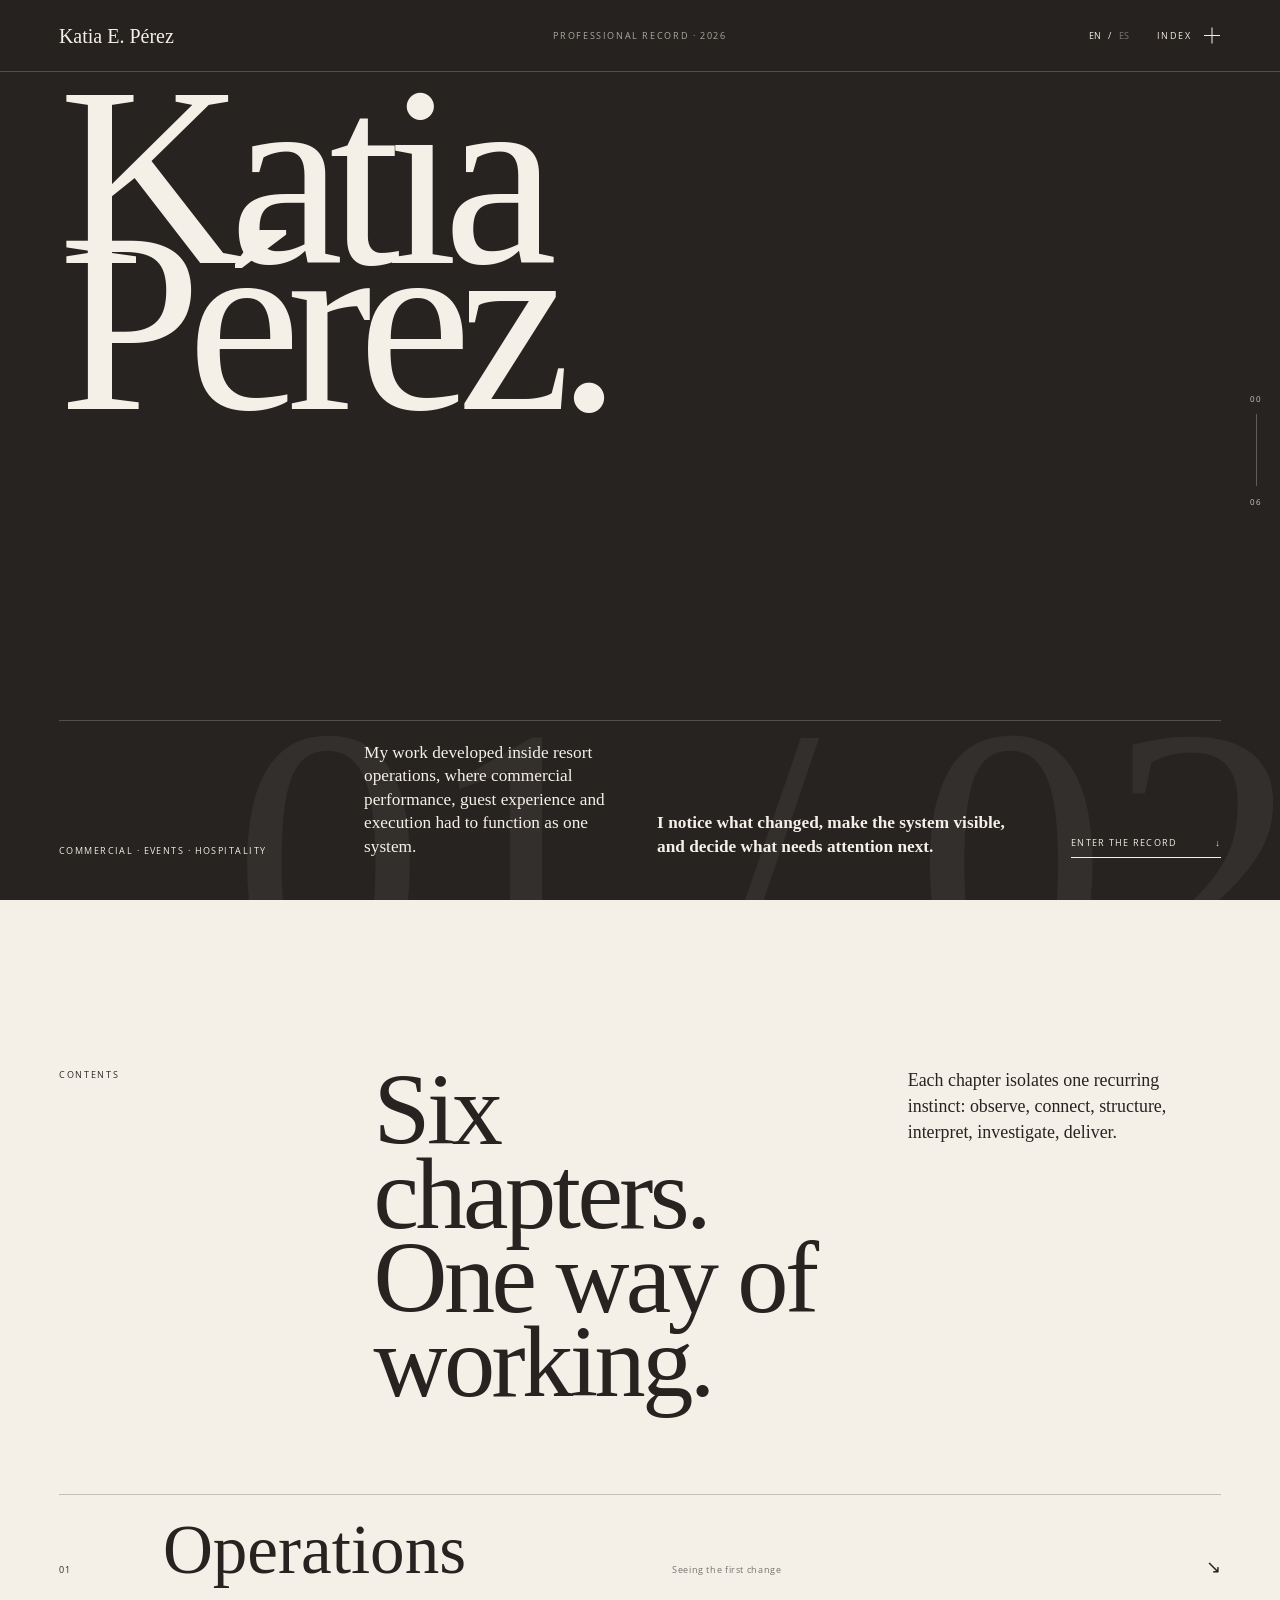
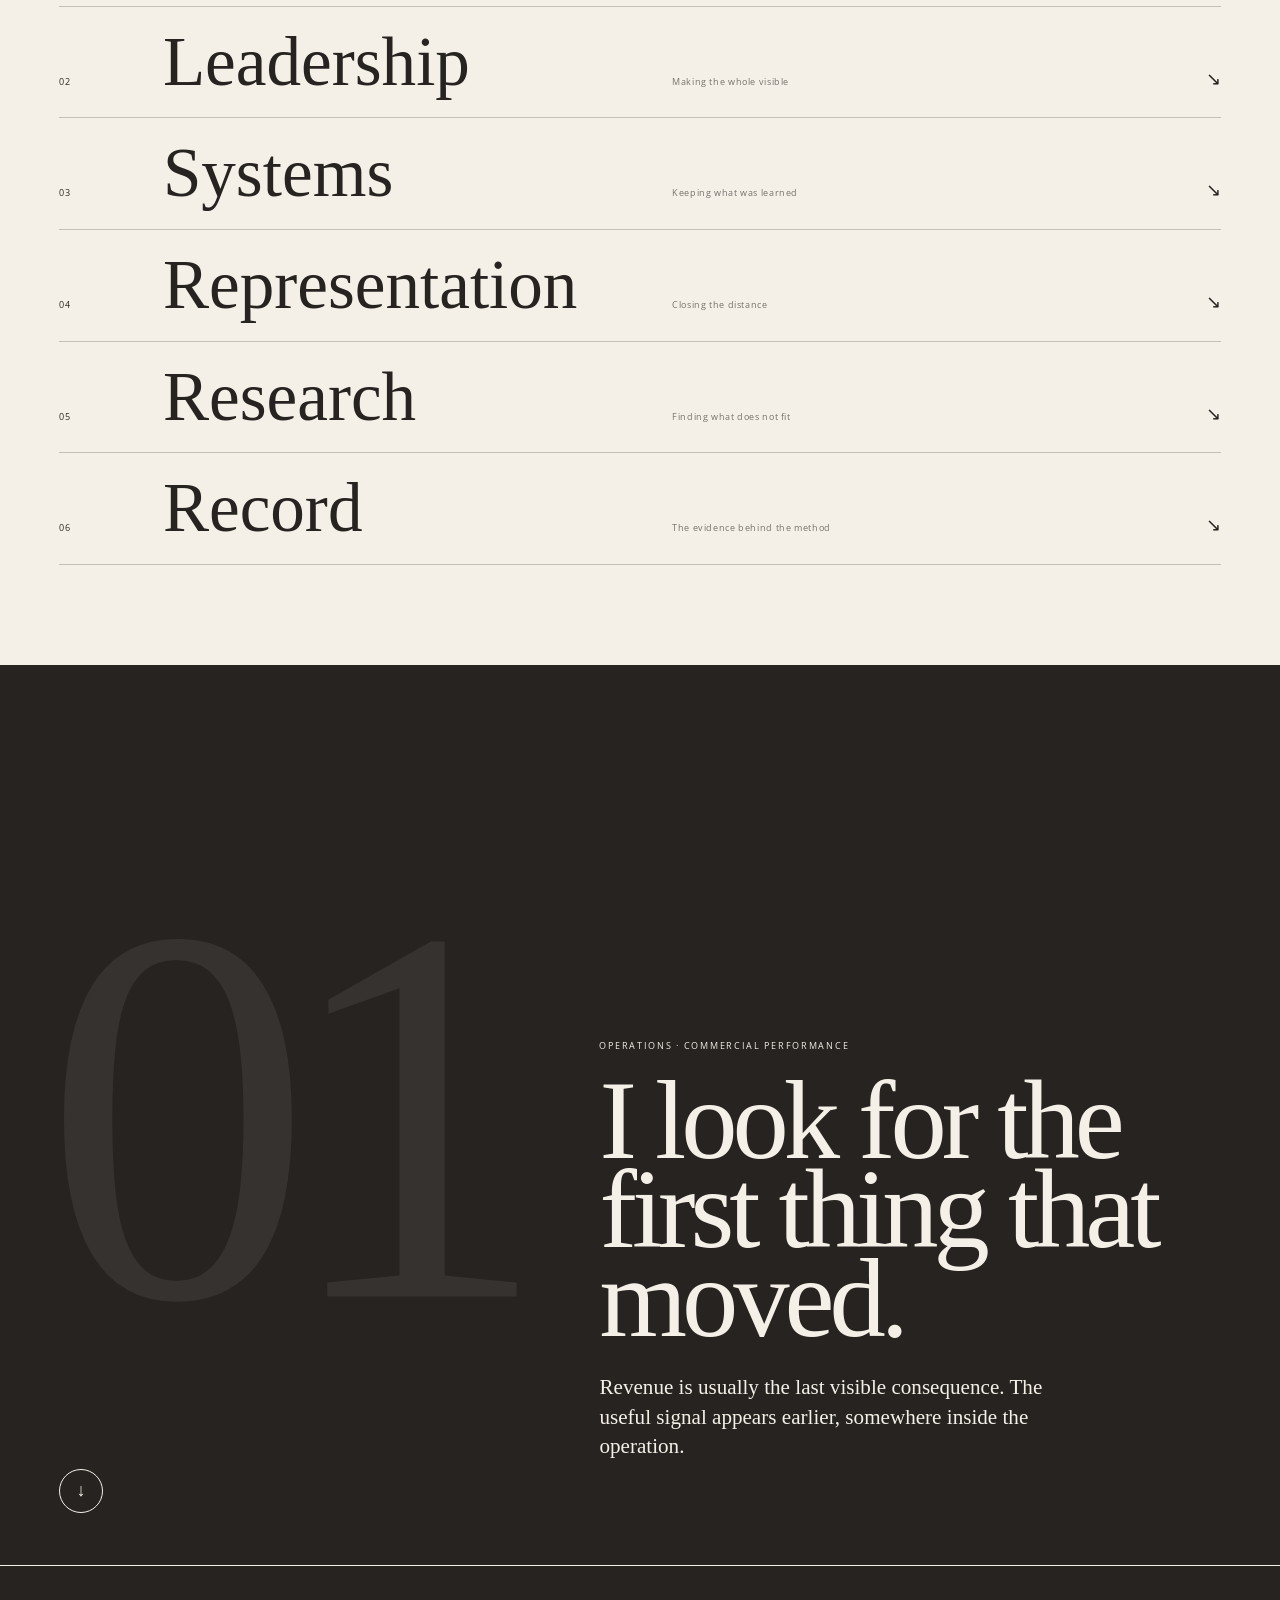
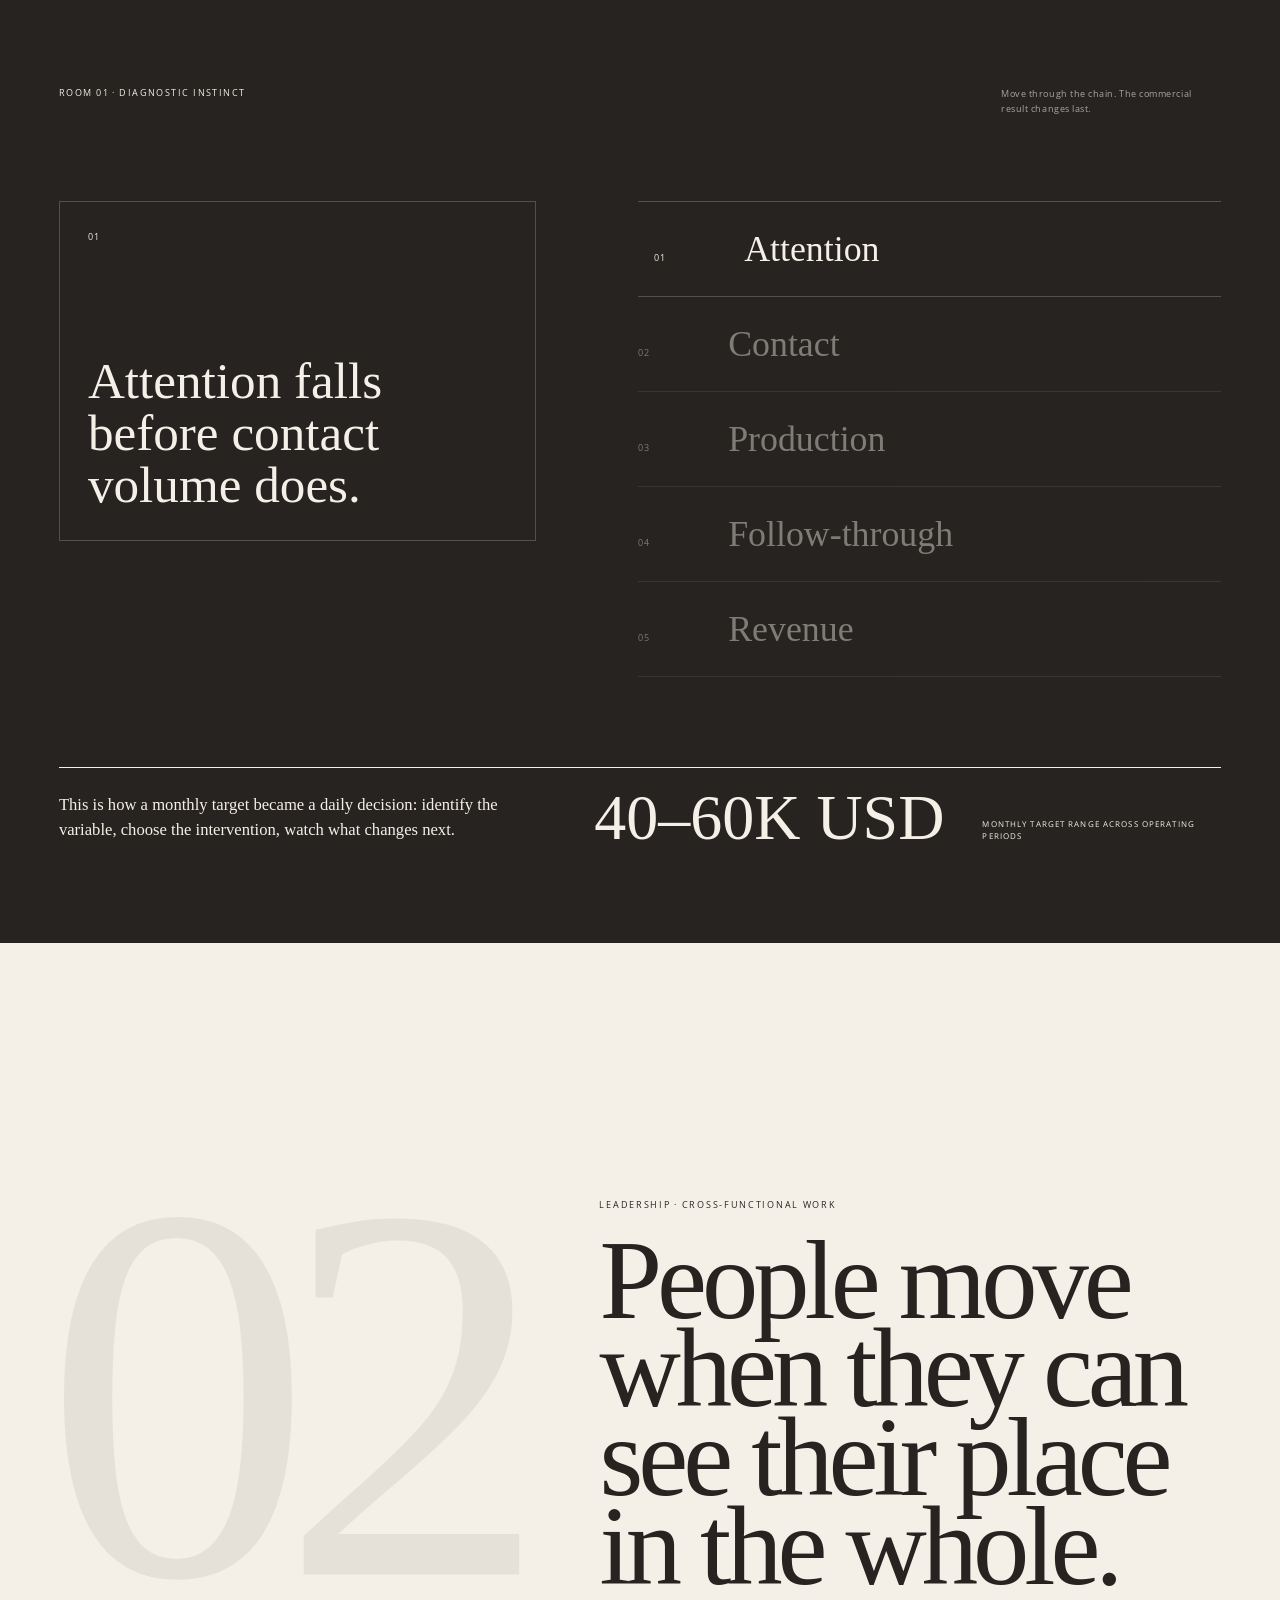
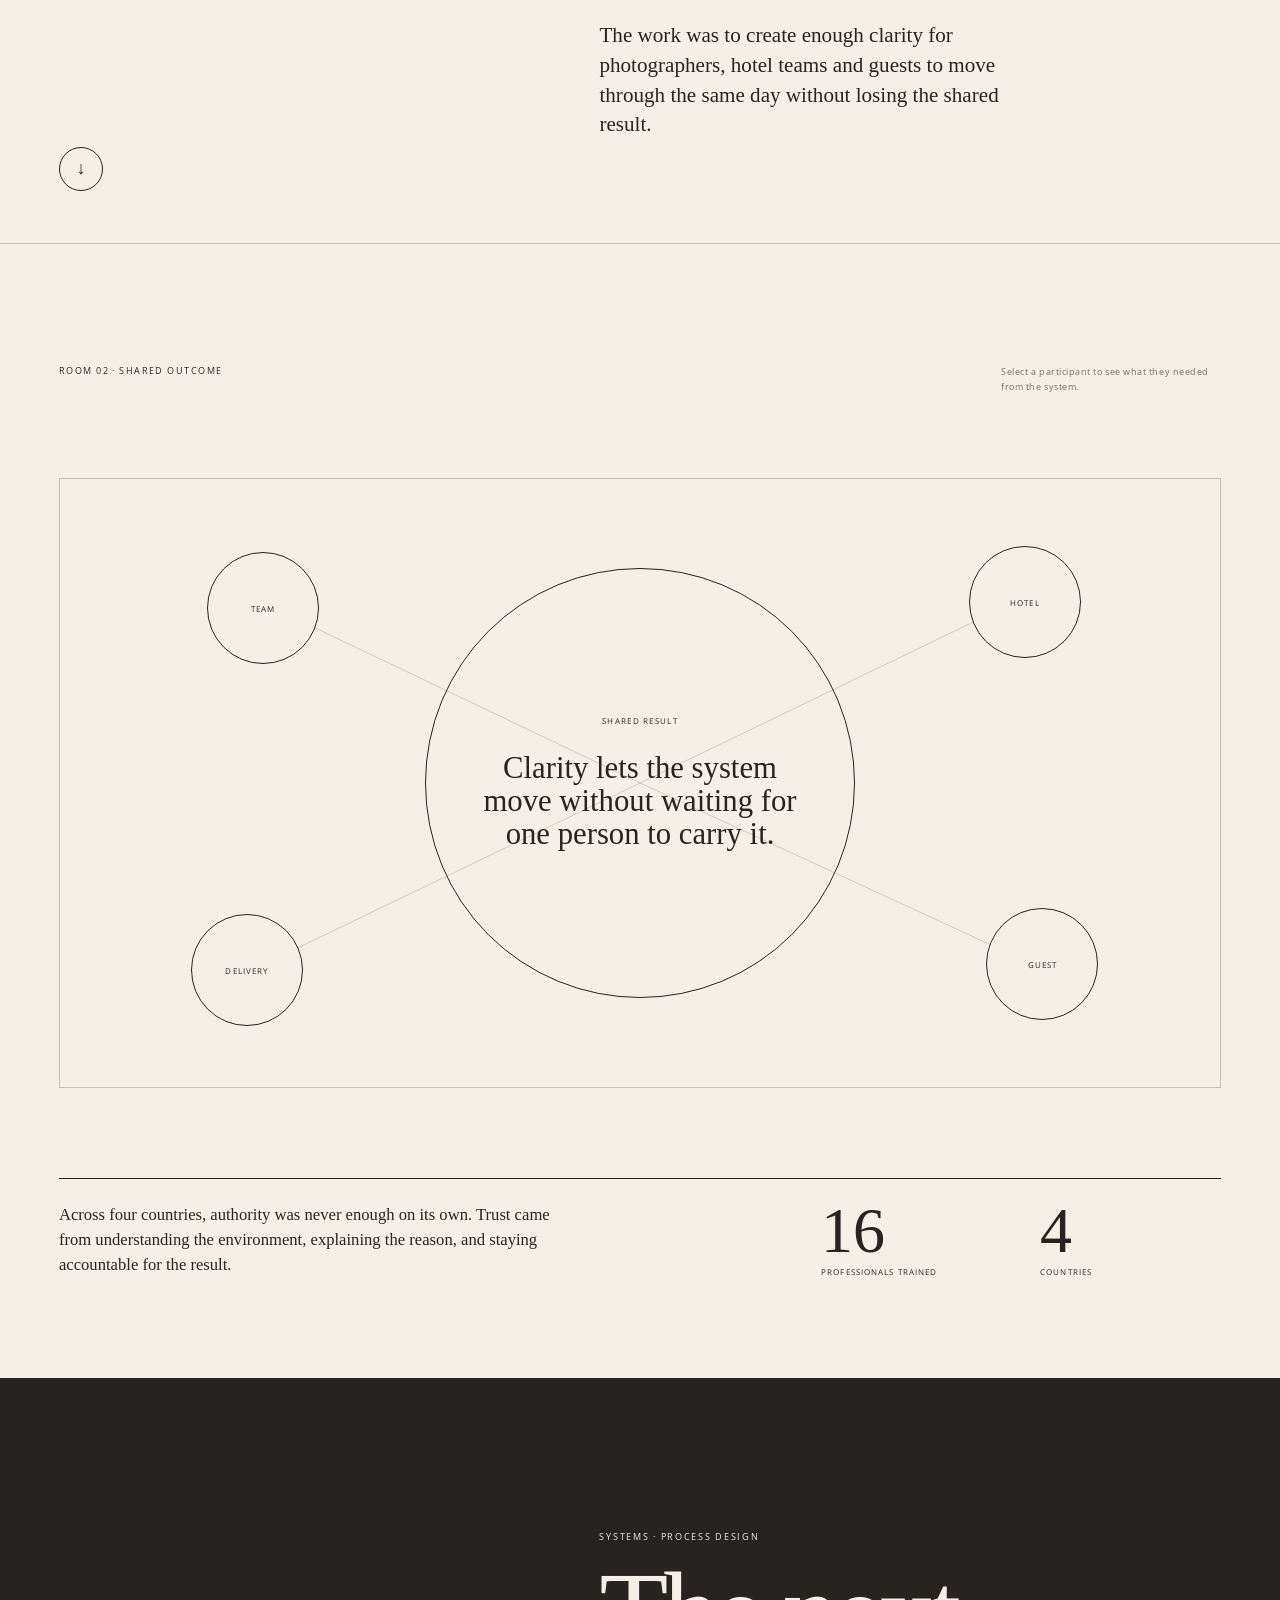
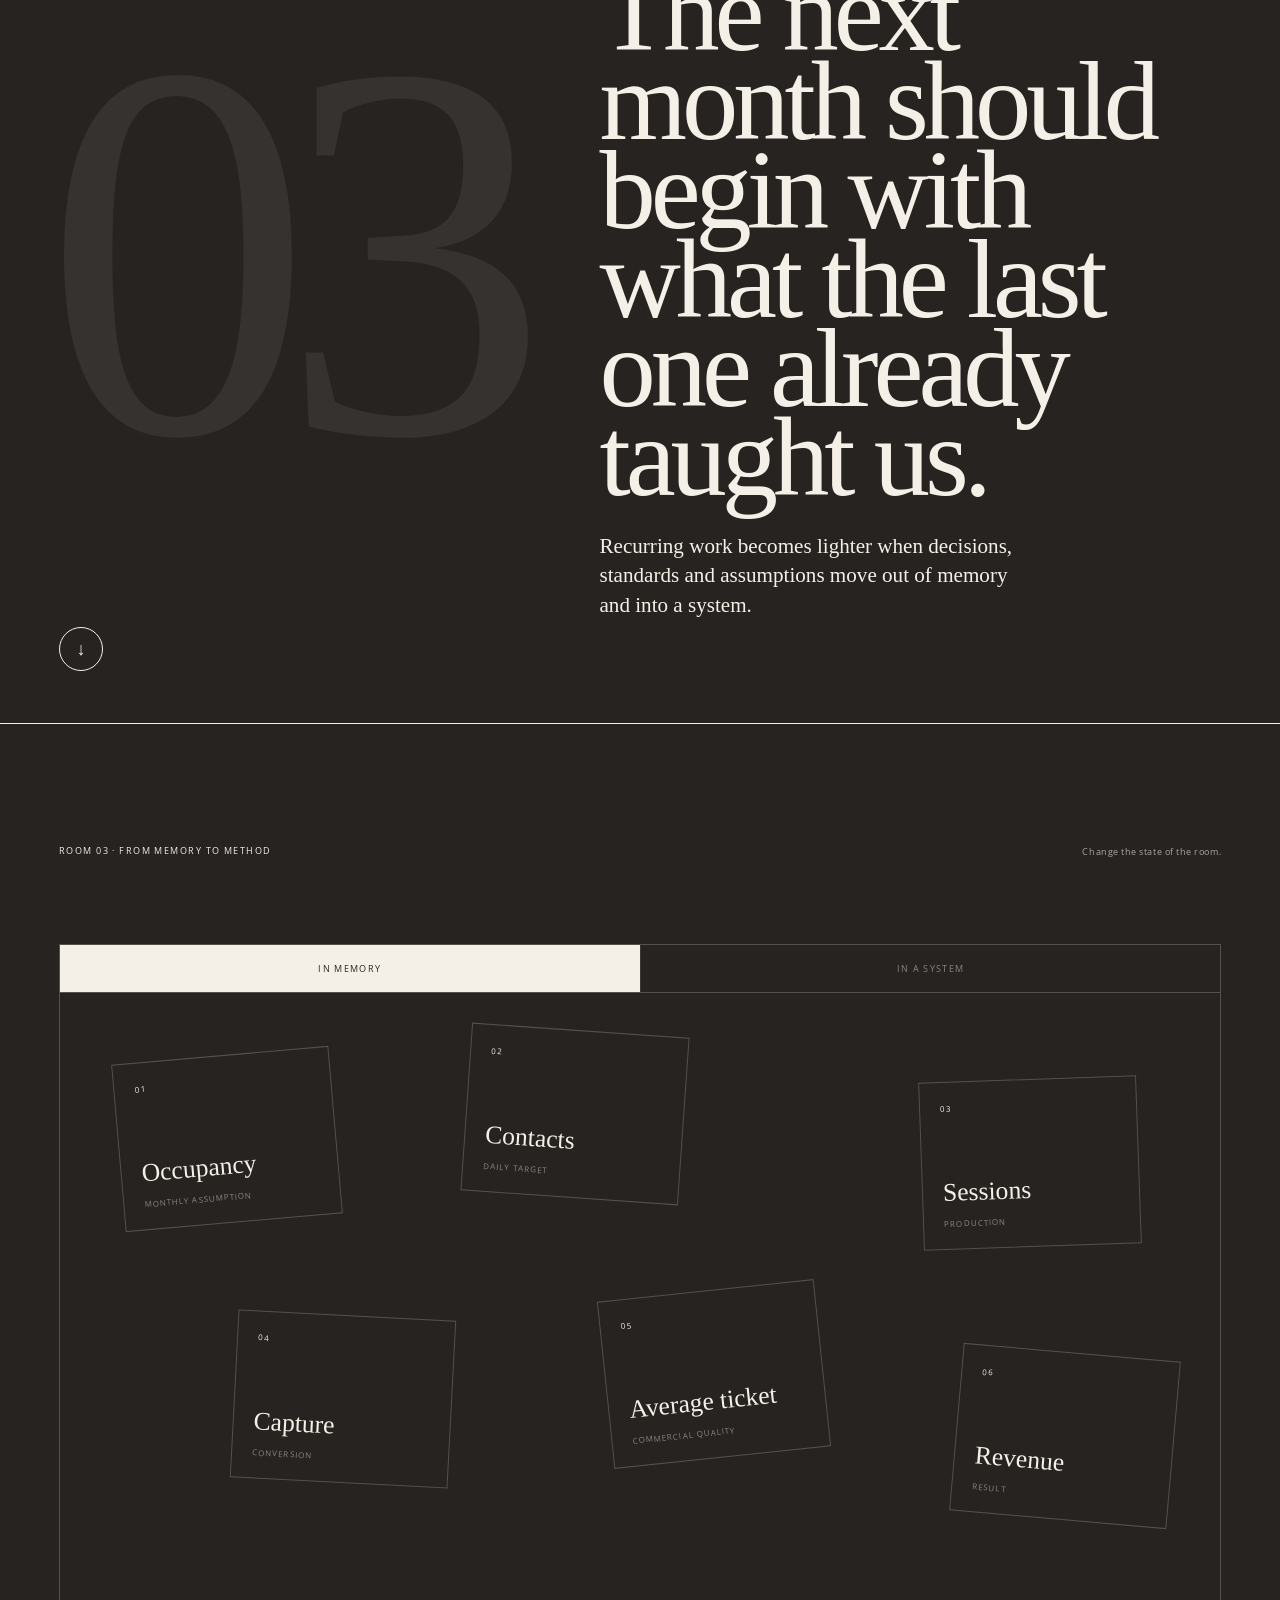
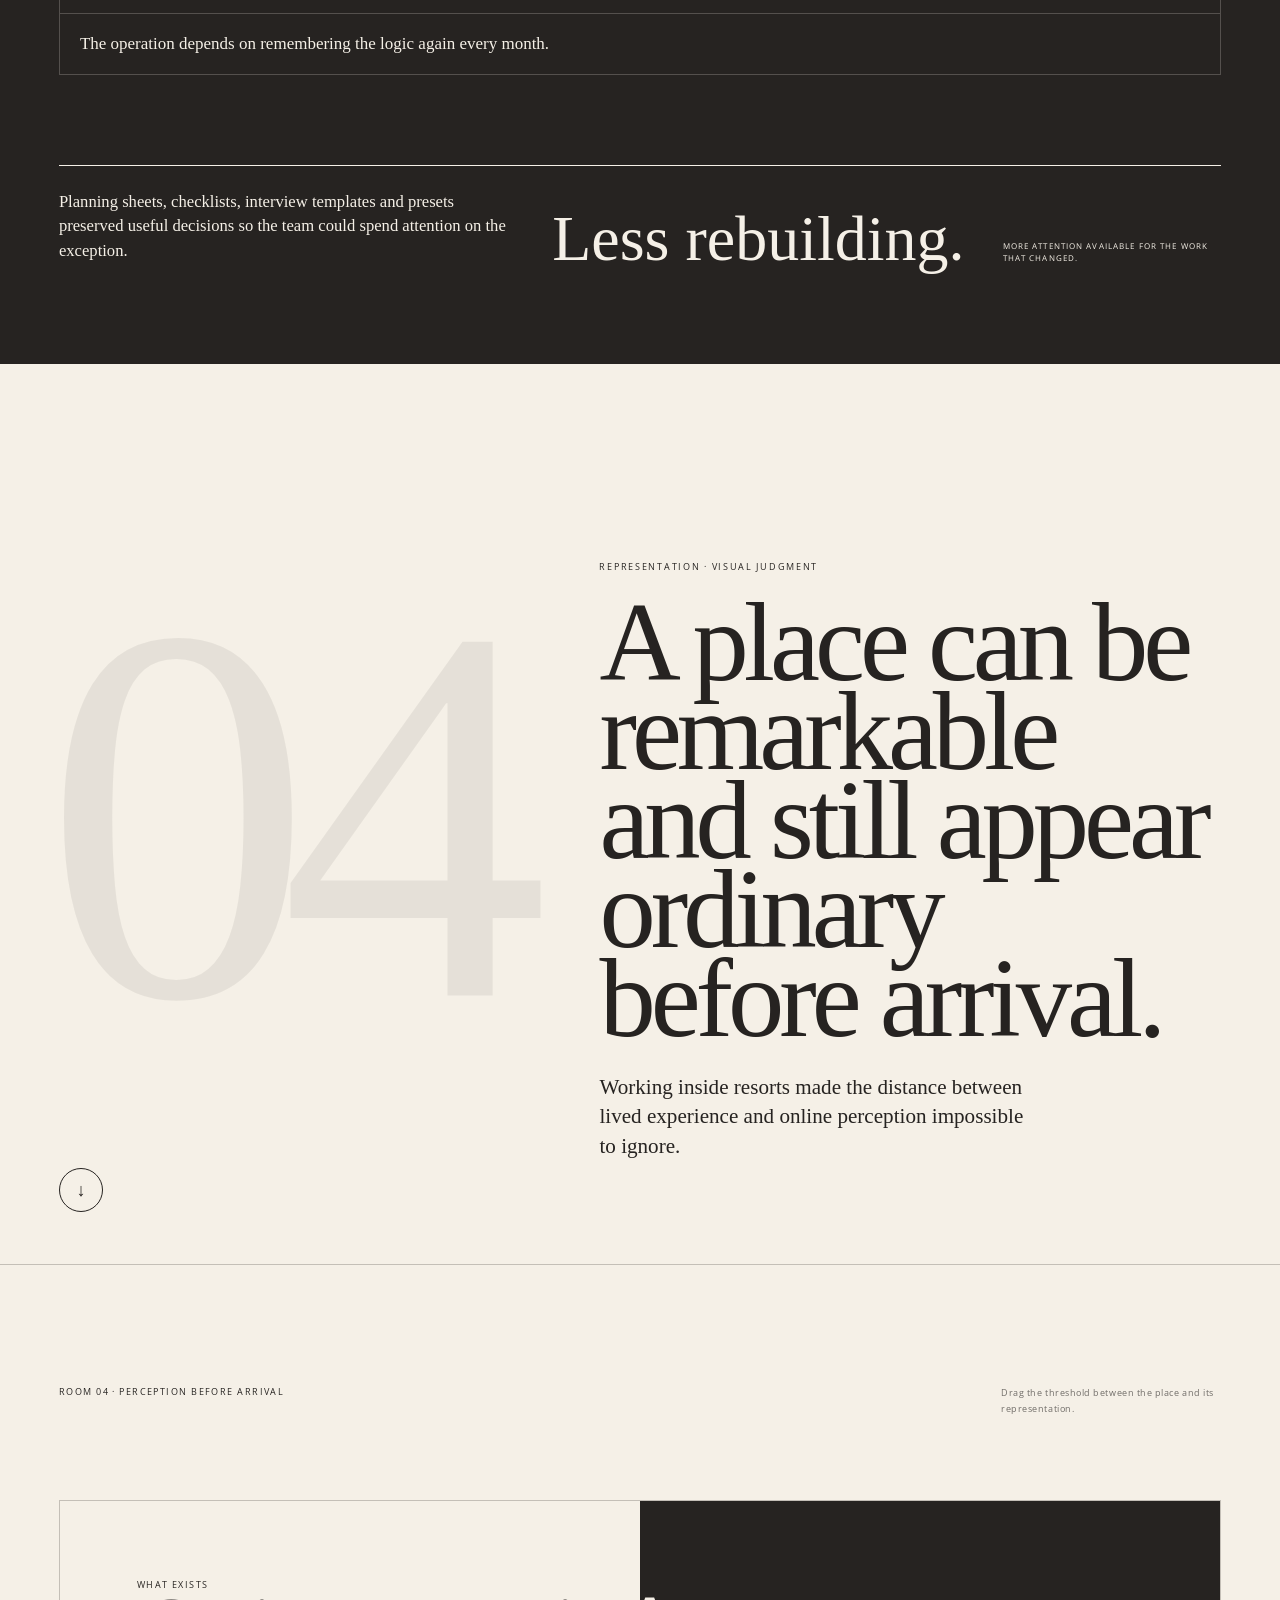
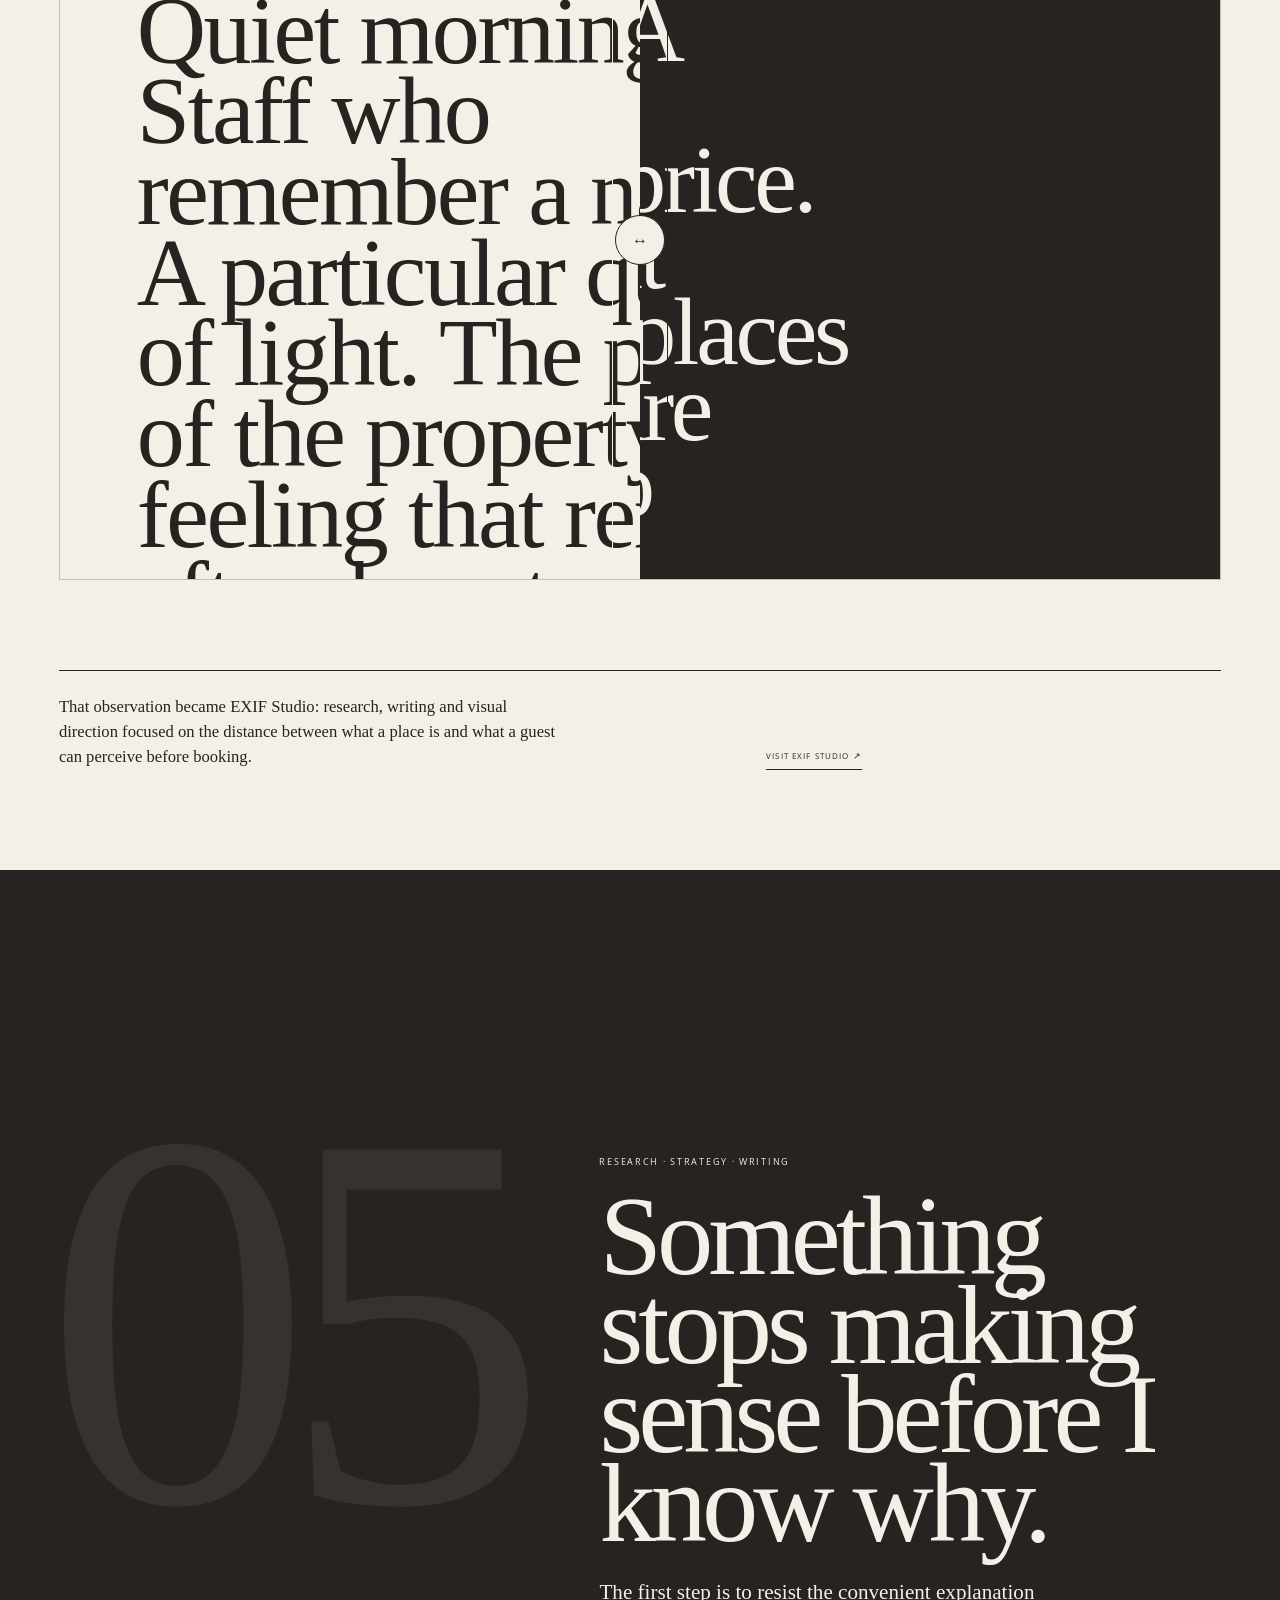
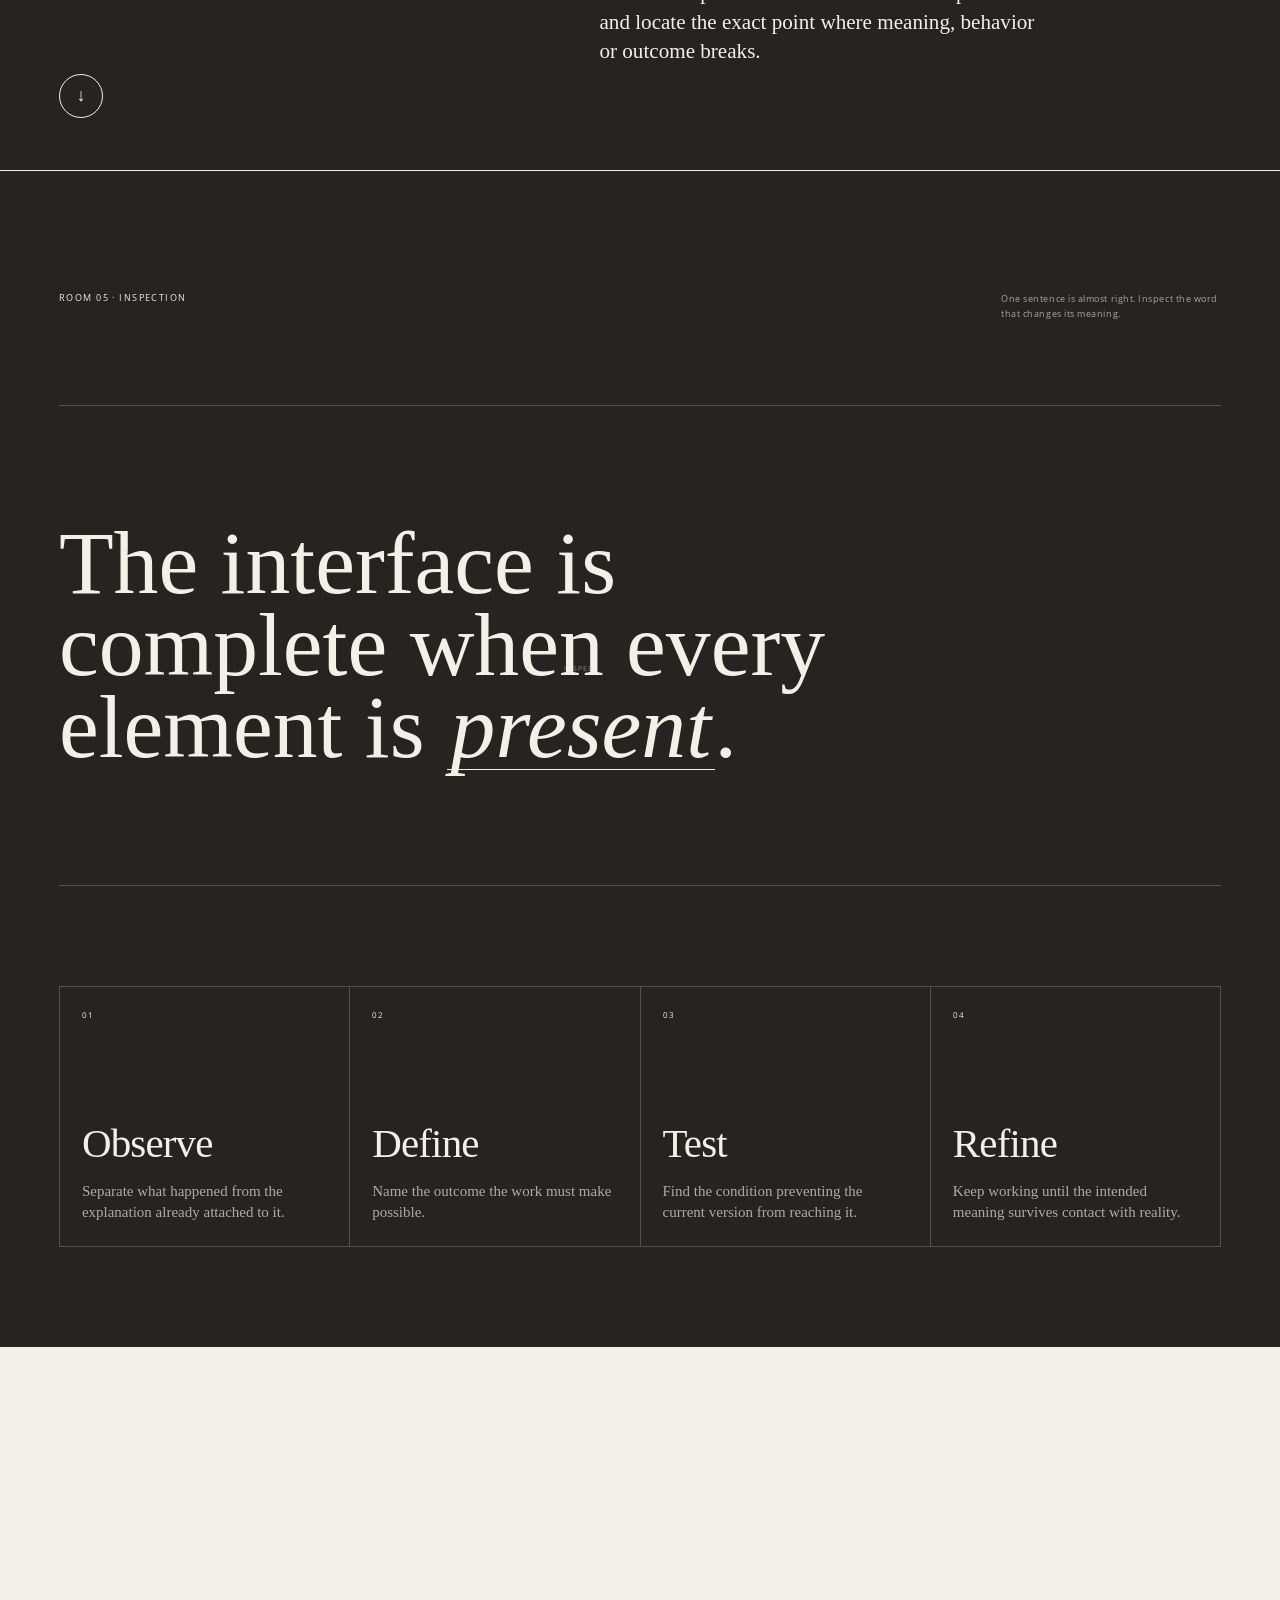
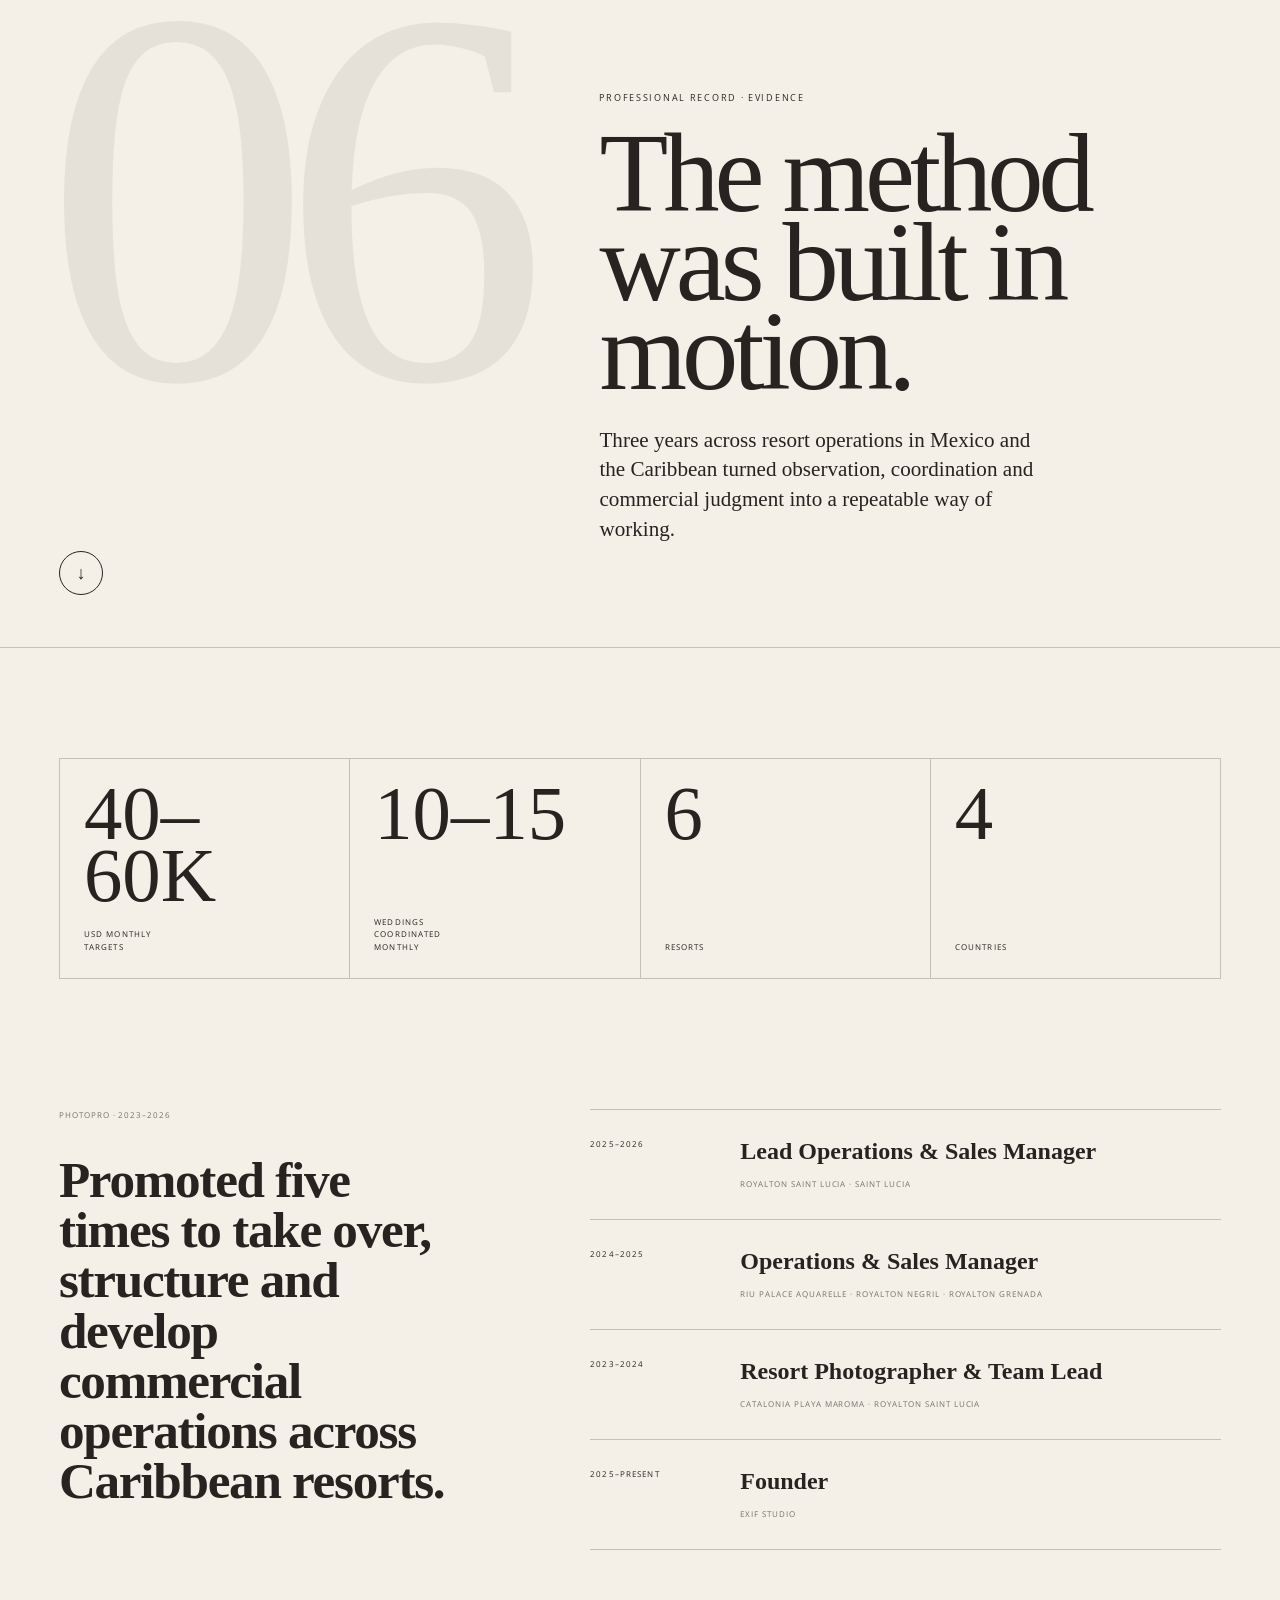
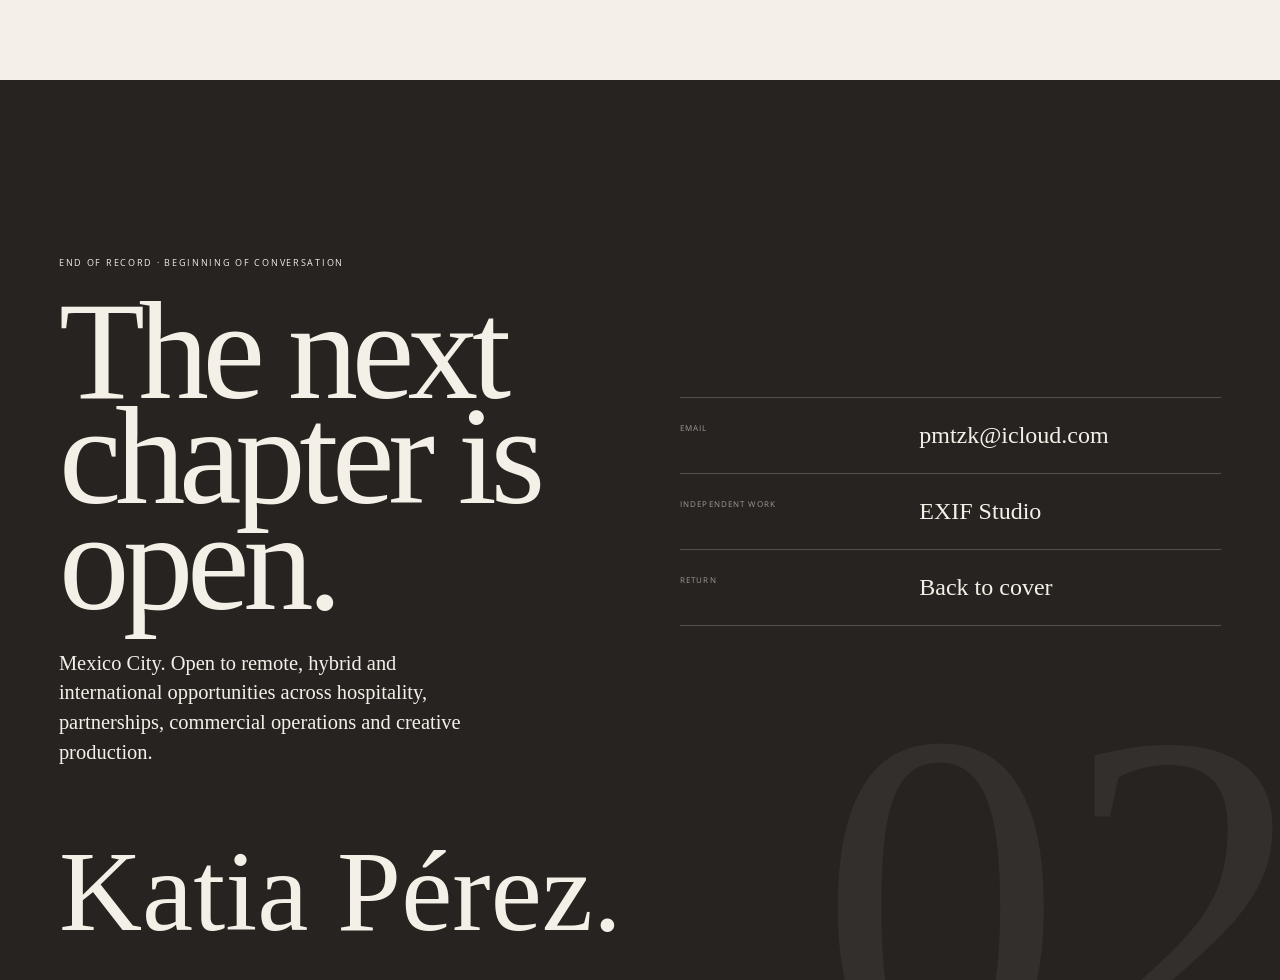
==== commit 3fea8ad3: "Add files via upload" ====
--- a/index.html
+++ b/index.html
@@ -1,317 +1,381 @@
 <!doctype html>
 <html lang="en">
 <head>
-<meta charset="utf-8">
-<meta name="viewport" content="width=device-width, initial-scale=1, viewport-fit=cover">
-<meta name="theme-color" content="#f5f0e7">
-<title>Katia E. Pérez — Commercial Operations, Hospitality & Representation</title>
-<meta name="description" content="The professional portfolio of Katia E. Pérez: commercial operations, hospitality, systems, leadership and representation.">
-<link rel="preconnect" href="https://fonts.googleapis.com">
-<link rel="preconnect" href="https://fonts.gstatic.com" crossorigin>
-<link href="https://fonts.googleapis.com/css2?family=Tinos:ital,wght@0,400;0,700;1,400;1,700&family=Open+Sans:wght@400;500;600&display=swap" rel="stylesheet">
-<style>
-@font-face{
-  font-family:"Model 4F Unicase";
-  src:url("./Model 4F Unicase.ttf") format("truetype");
-  font-display:swap;
-}
-:root{
-  --paper:#f5f0e7;
-  --ink:#262321;
-  --soft:#8c867e;
-  --line:rgba(38,35,33,.22);
-  --line-strong:rgba(38,35,33,.6);
-  --display:"Model 4F Unicase", Georgia, serif;
-  --body:"Tinos", Georgia, serif;
-  --ui:"Open Sans", Arial, sans-serif;
-  --pad:clamp(22px,3vw,52px);
-  --gutter:clamp(20px,3.5vw,64px);
-}
-*{box-sizing:border-box}
-html{scroll-behavior:smooth;background:var(--paper)}
-body{margin:0;background:var(--paper);color:var(--ink);font-family:var(--body);font-size:18px;line-height:1.5;-webkit-font-smoothing:antialiased}
-a{color:inherit;text-decoration:none}
-button{font:inherit;color:inherit}
-::selection{background:var(--ink);color:var(--paper)}
-
-.progress{position:fixed;top:0;left:0;width:100%;height:2px;z-index:100;background:transparent}.progress span{display:block;width:0;height:100%;background:var(--ink)}
-
-.site-header{position:fixed;inset:0 0 auto 0;height:76px;padding:0 var(--pad);display:grid;grid-template-columns:1fr auto 1fr;align-items:center;z-index:90;background:rgba(245,240,231,.92);backdrop-filter:blur(14px);border-bottom:1px solid transparent;transition:border-color .25s}
-.site-header.scrolled{border-color:var(--line)}
-.wordmark{font-family:var(--display);font-size:28px;line-height:1;letter-spacing:-.04em}
-.primary-nav{display:flex;gap:28px;font-family:var(--ui);font-size:10px;text-transform:uppercase;letter-spacing:.16em}
-.primary-nav a{position:relative;padding:8px 0}.primary-nav a:after{content:"";position:absolute;left:0;right:100%;bottom:3px;height:1px;background:var(--ink);transition:right .25s}.primary-nav a:hover:after{right:0}
-.header-meta{justify-self:end;display:flex;align-items:center;gap:16px;font-family:var(--ui);font-size:10px;text-transform:uppercase;letter-spacing:.14em}
-.lang{display:flex;gap:8px}.lang button{padding:0;border:0;background:none;cursor:pointer;opacity:.4}.lang button[aria-pressed="true"]{opacity:1}
-.menu-button{display:none;border:0;background:none;padding:10px 0;font-family:var(--ui);font-size:10px;text-transform:uppercase;letter-spacing:.14em}
-
-main{overflow:hidden}
-.section{min-height:100vh;padding:calc(76px + var(--gutter)) var(--pad) var(--gutter);border-bottom:1px solid var(--line);position:relative}
-.kicker{font-family:var(--ui);font-size:10px;line-height:1.2;text-transform:uppercase;letter-spacing:.2em}
-.micro{font-family:var(--ui);font-size:9px;line-height:1.45;text-transform:uppercase;letter-spacing:.16em}
-
-.hero{display:grid;grid-template-rows:auto 1fr auto;min-height:100svh}
-.hero-top{display:flex;justify-content:space-between;gap:20px;align-items:flex-start}
-.hero-role{max-width:360px;text-align:right}
-.hero-title{align-self:center;margin:6vh 0 4vh;font-family:var(--display);font-size:clamp(86px,16vw,250px);font-weight:400;line-height:.72;letter-spacing:-.065em;text-transform:lowercase}
-.hero-title span{display:block}.hero-title span:nth-child(2){margin-left:12vw}
-.hero-foot{display:grid;grid-template-columns:minmax(260px,1.15fr) minmax(240px,.85fr);gap:clamp(36px,8vw,140px);align-items:end}
-.hero-statement{max-width:760px;margin:0;font-size:clamp(24px,2.45vw,42px);line-height:1.15;letter-spacing:-.02em}
-.hero-statement em{font-style:italic}
-.hero-index{display:grid;grid-template-columns:repeat(3,1fr);border-top:1px solid var(--ink);border-left:1px solid var(--ink)}
-.hero-index div{min-height:104px;padding:14px;border-right:1px solid var(--ink);border-bottom:1px solid var(--ink);display:flex;flex-direction:column;justify-content:space-between}
-.hero-index b{font-family:var(--display);font-size:34px;font-weight:400;line-height:1}
-.hero-index span{font-family:var(--ui);font-size:8px;text-transform:uppercase;letter-spacing:.12em;line-height:1.45}
-
-.statement{display:grid;grid-template-columns:1fr 1fr;gap:var(--gutter);align-items:start}
-.statement-number{font-family:var(--display);font-size:clamp(130px,18vw,290px);line-height:.7;letter-spacing:-.07em}
-.statement-copy{padding-top:8vh}
-.statement-copy h2{max-width:760px;margin:0;font-family:var(--display);font-size:clamp(54px,7vw,110px);font-weight:400;line-height:.86;letter-spacing:-.045em}
-.statement-copy p{max-width:610px;margin:42px 0 0;font-size:clamp(19px,1.6vw,27px);line-height:1.35}
-.statement-note{position:absolute;left:var(--pad);bottom:var(--gutter);max-width:380px;padding-top:12px;border-top:1px solid var(--line-strong);font-size:16px;line-height:1.45}
-
-.chapter{padding-top:calc(76px + 30px)}
-.chapter-head{display:grid;grid-template-columns:150px minmax(0,1fr) 260px;gap:var(--gutter);align-items:start;margin-bottom:clamp(70px,10vw,150px)}
-.chapter-no{font-family:var(--display);font-size:clamp(82px,9vw,148px);line-height:.72;letter-spacing:-.05em}
-.chapter-title{margin:0;font-family:var(--display);font-size:clamp(62px,9vw,145px);font-weight:400;line-height:.78;letter-spacing:-.05em}
-.chapter-deck{margin:4px 0 0;font-size:20px;line-height:1.35}
-
-.evidence-grid{display:grid;grid-template-columns:repeat(12,1fr);gap:0;border-top:1px solid var(--ink);border-left:1px solid var(--ink)}
-.evidence{min-height:310px;padding:20px;border-right:1px solid var(--ink);border-bottom:1px solid var(--ink);display:flex;flex-direction:column;justify-content:space-between}
-.evidence:nth-child(1){grid-column:span 5}.evidence:nth-child(2){grid-column:span 3}.evidence:nth-child(3){grid-column:span 4}.evidence:nth-child(4){grid-column:span 4}.evidence:nth-child(5){grid-column:span 8}
-.evidence-label{font-family:var(--ui);font-size:9px;text-transform:uppercase;letter-spacing:.16em}
-.evidence h3{max-width:570px;margin:70px 0 18px;font-family:var(--display);font-size:clamp(35px,3.5vw,58px);font-weight:400;line-height:.94;letter-spacing:-.03em}
-.evidence p{max-width:590px;margin:0;font-size:17px;line-height:1.45}
-.metric{font-family:var(--display);font-size:clamp(70px,9vw,150px);line-height:.72;letter-spacing:-.05em}
-
-.systems-layout{display:grid;grid-template-columns:minmax(340px,.8fr) minmax(520px,1.2fr);gap:var(--gutter);align-items:start}
-.systems-quote{position:sticky;top:120px}
-.systems-quote h2{margin:0;font-family:var(--display);font-size:clamp(62px,7vw,112px);font-weight:400;line-height:.86;letter-spacing:-.045em}
-.systems-quote p{max-width:520px;margin:36px 0 0;font-size:20px;line-height:1.45}
-.system-rows{border-top:1px solid var(--ink)}
-.system-row{display:grid;grid-template-columns:110px 1fr;gap:26px;padding:28px 0;border-bottom:1px solid var(--ink)}
-.system-row span{font-family:var(--ui);font-size:9px;text-transform:uppercase;letter-spacing:.14em}
-.system-row h3{margin:0 0 10px;font-family:var(--display);font-size:40px;font-weight:400;line-height:.95}
-.system-row p{max-width:650px;margin:0;font-size:17px;line-height:1.5}
-
-.representation{background:var(--ink);color:var(--paper)}
-.representation .chapter-head{margin-bottom:80px}
-.representation-grid{display:grid;grid-template-columns:1.25fr .75fr;gap:var(--gutter)}
-.representation-main{min-height:66vh;display:flex;flex-direction:column;justify-content:space-between;border-top:1px solid var(--paper);padding-top:20px}
-.representation-main h3{max-width:980px;margin:0;font-family:var(--display);font-size:clamp(66px,9vw,145px);font-weight:400;line-height:.83;letter-spacing:-.055em}
-.representation-main p{max-width:650px;margin:50px 0 0;font-size:21px;line-height:1.45}
-.representation-aside{display:grid;border-top:1px solid var(--paper)}
-.representation-note{padding:20px 0;border-bottom:1px solid rgba(245,240,231,.45)}
-.representation-note strong{display:block;margin-bottom:20px;font-family:var(--display);font-size:34px;font-weight:400;line-height:1}
-.representation-note p{margin:0;font-size:16px;line-height:1.45}
-
-.timeline-wrap{display:grid;grid-template-columns:.55fr 1.45fr;gap:var(--gutter)}
-.timeline-intro h2{position:sticky;top:120px;margin:0;font-family:var(--display);font-size:clamp(62px,7vw,108px);font-weight:400;line-height:.88;letter-spacing:-.045em}
-.timeline{border-top:1px solid var(--ink)}
-.timeline-item{display:grid;grid-template-columns:170px 1fr 140px;gap:24px;padding:28px 0;border-bottom:1px solid var(--ink);align-items:start}
-.timeline-item time,.timeline-item .place{font-family:var(--ui);font-size:9px;text-transform:uppercase;letter-spacing:.13em;line-height:1.5}
-.timeline-item h3{margin:0 0 7px;font-family:var(--display);font-size:35px;font-weight:400;line-height:.95}
-.timeline-item p{margin:0;max-width:560px;font-size:16px;line-height:1.45}
-.timeline-item .place{text-align:right}
-
-.contact{min-height:100svh;display:grid;grid-template-rows:auto 1fr auto}
-.contact-title{align-self:center;margin:0;font-family:var(--display);font-size:clamp(84px,15vw,235px);font-weight:400;line-height:.72;letter-spacing:-.06em}
-.contact-title a{display:block;width:max-content;max-width:100%;border-bottom:.06em solid currentColor}
-.contact-bottom{display:grid;grid-template-columns:1fr 1fr 1fr;gap:30px;padding-top:24px;border-top:1px solid var(--ink)}
-.contact-bottom p{margin:0;font-size:17px}.contact-bottom a{text-decoration:underline;text-underline-offset:3px}
-
-.reveal{opacity:0;transform:translateY(20px);transition:opacity .7s ease,transform .7s ease}.reveal.visible{opacity:1;transform:none}
-
-@media(max-width:980px){
-  .site-header{grid-template-columns:1fr auto;height:64px}.primary-nav,.header-meta>a{display:none}.header-meta{gap:14px}.menu-button{display:block}
-  .section{padding-top:calc(64px + var(--gutter))}
-  .hero-title{font-size:clamp(82px,20vw,160px)}.hero-title span:nth-child(2){margin-left:7vw}
-  .hero-foot,.statement,.chapter-head,.systems-layout,.representation-grid,.timeline-wrap{grid-template-columns:1fr}
-  .hero-role{text-align:left}.hero-index{margin-top:16px}
-  .statement-copy{padding-top:0}.statement-number{font-size:150px}.statement-note{position:static;margin-top:80px}
-  .chapter-head{gap:26px}.chapter-deck{max-width:560px}
-  .evidence:nth-child(n){grid-column:span 6}
-  .systems-quote,.timeline-intro h2{position:static}.representation-main{min-height:auto}
-  .timeline-item{grid-template-columns:130px 1fr}.timeline-item .place{grid-column:2;text-align:left}
-}
-@media(max-width:640px){
-  body{font-size:16px}.site-header{padding:0 18px}.wordmark{font-size:24px}.lang{display:none}
-  .section{padding-left:18px;padding-right:18px;min-height:auto}
-  .hero{min-height:100svh}.hero-top{display:grid}.hero-title{margin:10vh 0 8vh;font-size:clamp(78px,25vw,120px)}
-  .hero-foot{gap:44px}.hero-statement{font-size:25px}.hero-index{grid-template-columns:1fr 1fr}.hero-index div:last-child{grid-column:1/-1}
-  .statement{padding-bottom:80px}.statement-number{font-size:110px}.statement-copy h2{font-size:60px}
-  .chapter{padding-top:94px}.chapter-no{font-size:82px}.chapter-title{font-size:62px}.chapter-head{margin-bottom:70px}
-  .evidence-grid{display:block;border-left:1px solid var(--ink)}.evidence{min-height:260px}.evidence h3{margin-top:50px;font-size:42px}
-  .system-row{grid-template-columns:1fr;gap:10px}.system-row h3{font-size:34px}
-  .representation-main h3{font-size:64px}.representation-main p{font-size:19px}
-  .timeline-item{grid-template-columns:1fr;gap:10px}.timeline-item .place{grid-column:auto}.timeline-item h3{font-size:32px}
-  .contact-title{font-size:20vw}.contact-bottom{grid-template-columns:1fr;gap:14px}
-}
-
-.mobile-panel{position:fixed;inset:64px 0 0;background:var(--paper);z-index:80;padding:28px 18px;display:none}.mobile-panel.open{display:flex;flex-direction:column}.mobile-panel nav{display:grid;border-top:1px solid var(--ink)}.mobile-panel a{padding:18px 0;border-bottom:1px solid var(--ink);font-family:var(--display);font-size:34px;line-height:1}.mobile-panel small{margin-top:auto;font-family:var(--ui);font-size:9px;text-transform:uppercase;letter-spacing:.14em}
-@media(prefers-reduced-motion:reduce){*{scroll-behavior:auto!important;transition:none!important}.reveal{opacity:1;transform:none}}
-</style>
+  <meta charset="utf-8">
+  <meta name="viewport" content="width=device-width, initial-scale=1">
+  <meta name="theme-color" content="#262321">
+  <meta name="description" content="Katia E. Pérez — a professional record in chapters.">
+  <title>Katia E. Pérez — Professional Record</title>
+  <link rel="preconnect" href="https://fonts.googleapis.com">
+  <link rel="preconnect" href="https://fonts.gstatic.com" crossorigin>
+  <link href="https://fonts.googleapis.com/css2?family=Open+Sans:wght@400;500;600&family=Tinos:ital,wght@0,400;0,700;1,400&display=swap" rel="stylesheet">
+  <link rel="stylesheet" href="styles.css">
 </head>
 <body>
-<div class="progress" aria-hidden="true"><span></span></div>
-<header class="site-header">
-  <a class="wordmark" href="#top">Katia Pérez</a>
-  <nav class="primary-nav" aria-label="Primary">
-    <a href="#operations" data-en="Operations" data-es="Operaciones">Operations</a>
-    <a href="#systems" data-en="Systems" data-es="Sistemas">Systems</a>
-    <a href="#representation" data-en="Representation" data-es="Representación">Representation</a>
-    <a href="#record" data-en="Record" data-es="Trayectoria">Record</a>
-  </nav>
-  <div class="header-meta">
-    <div class="lang" aria-label="Language"><button aria-pressed="true" data-lang="en">EN</button><button aria-pressed="false" data-lang="es">ES</button></div>
-    <a href="mailto:pmtzk@icloud.com" data-en="Contact" data-es="Contacto">Contact</a>
-    <button class="menu-button" aria-expanded="false">Menu</button>
+  <a class="skip-link" href="#contents">Skip to contents</a>
+
+  <div class="progress" aria-hidden="true"><span></span></div>
+  <div class="page-wipe" aria-hidden="true">
+    <div class="page-wipe__panel page-wipe__panel--left"></div>
+    <div class="page-wipe__panel page-wipe__panel--right"></div>
   </div>
-</header>
-<div class="mobile-panel" aria-hidden="true">
-  <nav>
-    <a href="#operations" data-en="Operations" data-es="Operaciones">Operations</a>
-    <a href="#systems" data-en="Systems" data-es="Sistemas">Systems</a>
-    <a href="#representation" data-en="Representation" data-es="Representación">Representation</a>
-    <a href="#record" data-en="Record" data-es="Trayectoria">Record</a>
-    <a href="#contact" data-en="Contact" data-es="Contacto">Contact</a>
-  </nav>
-  <small>Mexico City · 2026</small>
-</div>
-
-<main id="top">
-<section class="section hero">
-  <div class="hero-top reveal">
-    <span class="kicker" data-en="Commercial · Hospitality · Representation" data-es="Comercial · Hospitalidad · Representación">Commercial · Hospitality · Representation</span>
-    <span class="micro hero-role" data-en="Commercial operations and guest experience across Mexico and the Caribbean" data-es="Operaciones comerciales y experiencia del huésped en México y el Caribe">Commercial operations and guest experience across Mexico and the Caribbean</span>
-  </div>
-  <h1 class="hero-title reveal"><span>katia</span><span>perez.</span></h1>
-  <div class="hero-foot reveal">
-    <p class="hero-statement" data-en="My work has always existed where commercial operations, guest experience and visual judgment meet." data-es="Mi trabajo siempre ha existido donde se encuentran las operaciones comerciales, la experiencia del huésped y el criterio visual.">My work has always existed where commercial operations, guest experience and visual judgment meet.</p>
-    <div class="hero-index">
-      <div><b>3+</b><span data-en="Years in international resort operations" data-es="Años en operaciones internacionales de resorts">Years in international resort operations</span></div>
-      <div><b>6</b><span data-en="Resorts across four countries" data-es="Resorts en cuatro países">Resorts across four countries</span></div>
-      <div><b>40–60K</b><span data-en="USD monthly commercial targets" data-es="USD en metas comerciales mensuales">USD monthly commercial targets</span></div>
+
+  <header class="masthead" data-tone="dark">
+    <a class="masthead__name" href="#cover" aria-label="Back to cover">Katia E. Pérez</a>
+    <div class="masthead__edition">Professional record · 2026</div>
+    <div class="masthead__actions">
+      <div class="language" aria-label="Language">
+        <button type="button" data-lang-choice="en" aria-pressed="true">EN</button>
+        <span aria-hidden="true">/</span>
+        <button type="button" data-lang-choice="es" aria-pressed="false">ES</button>
+      </div>
+      <button class="index-toggle" type="button" aria-expanded="false" aria-controls="index-panel">
+        <span data-copy-en="Index" data-copy-es="Índice">Index</span>
+        <span class="index-toggle__mark" aria-hidden="true"></span>
+      </button>
+    </div>
+  </header>
+
+  <aside class="folio-nav" aria-label="Chapter progress">
+    <span class="folio-nav__current">00</span>
+    <span class="folio-nav__rule"></span>
+    <span class="folio-nav__total">06</span>
+  </aside>
+
+  <div class="index-panel" id="index-panel" aria-hidden="true">
+    <div class="index-panel__meta">
+      <span data-copy-en="A professional record in six chapters" data-copy-es="Un perfil profesional en seis capítulos">A professional record in six chapters</span>
+      <span>Mexico City · 2026</span>
+    </div>
+    <nav class="index-panel__nav" aria-label="Full chapter index">
+      <a href="#operations" data-chapter-link><span>01</span><strong data-copy-en="Operations" data-copy-es="Operaciones">Operations</strong><em data-copy-en="Seeing the first change" data-copy-es="Ver el primer cambio">Seeing the first change</em></a>
+      <a href="#leadership" data-chapter-link><span>02</span><strong data-copy-en="Leadership" data-copy-es="Liderazgo">Leadership</strong><em data-copy-en="Making the whole visible" data-copy-es="Hacer visible el conjunto">Making the whole visible</em></a>
+      <a href="#systems" data-chapter-link><span>03</span><strong data-copy-en="Systems" data-copy-es="Sistemas">Systems</strong><em data-copy-en="Keeping what was learned" data-copy-es="Conservar lo aprendido">Keeping what was learned</em></a>
+      <a href="#representation" data-chapter-link><span>04</span><strong data-copy-en="Representation" data-copy-es="Representación">Representation</strong><em data-copy-en="Closing the distance" data-copy-es="Cerrar la distancia">Closing the distance</em></a>
+      <a href="#research" data-chapter-link><span>05</span><strong data-copy-en="Research" data-copy-es="Investigación">Research</strong><em data-copy-en="Finding what does not fit" data-copy-es="Encontrar lo que no encaja">Finding what does not fit</em></a>
+      <a href="#record" data-chapter-link><span>06</span><strong data-copy-en="Record" data-copy-es="Trayectoria">Record</strong><em data-copy-en="The evidence behind the method" data-copy-es="La evidencia detrás del método">The evidence behind the method</em></a>
+    </nav>
+    <div class="index-panel__footer">
+      <a href="mailto:pmtzk@icloud.com">pmtzk@icloud.com</a>
+      <a href="https://exif.studio" target="_blank" rel="noreferrer">EXIF Studio</a>
     </div>
   </div>
-</section>
-
-<section class="section statement">
-  <div class="statement-number reveal">01</div>
-  <div class="statement-copy reveal">
-    <span class="kicker" data-en="Point of view" data-es="Punto de vista">Point of view</span>
-    <h2 data-en="The best guest experiences are prepared before the guest arrives." data-es="Las mejores experiencias se preparan antes de que llegue el huésped.">The best guest experiences are prepared before the guest arrives.</h2>
-    <p data-en="I learned to look for the small operational decisions that determine whether a team performs, whether a guest trusts the process and whether commercial results follow." data-es="Aprendí a observar las pequeñas decisiones operativas que determinan si un equipo funciona, si un huésped confía en el proceso y si los resultados comerciales llegan.">I learned to look for the small operational decisions that determine whether a team performs, whether a guest trusts the process and whether commercial results follow.</p>
-  </div>
-  <p class="statement-note reveal" data-en="The same method appears throughout my work: observe the operation, identify what is getting in the way and make the next decision clearer." data-es="El mismo método aparece en todo mi trabajo: observar la operación, identificar qué se interpone y hacer más clara la siguiente decisión.">The same method appears throughout my work: observe the operation, identify what is getting in the way and make the next decision clearer.</p>
-</section>
-
-<section class="section chapter" id="operations">
-  <div class="chapter-head reveal">
-    <div class="chapter-no">02</div>
-    <h2 class="chapter-title" data-en="Operations" data-es="Operaciones">Operations</h2>
-    <p class="chapter-deck" data-en="By the time revenue changes, something else usually changed first." data-es="Cuando cambia la venta, casi siempre algo más ya había cambiado antes.">By the time revenue changes, something else usually changed first.</p>
-  </div>
-  <div class="evidence-grid reveal">
-    <article class="evidence"><span class="evidence-label" data-en="What I watched" data-es="Qué observaba">What I watched</span><div><h3 data-en="Production, attendance, delivery, sales and guest follow-through." data-es="Producción, asistencia, entregas, ventas y seguimiento al huésped.">Production, attendance, delivery, sales and guest follow-through.</h3><p data-en="Small operational changes often revealed the commercial problem before the monthly result did." data-es="Los pequeños cambios operativos solían revelar el problema comercial antes que el resultado mensual.">Small operational changes often revealed the commercial problem before the monthly result did.</p></div></article>
-    <article class="evidence"><span class="evidence-label" data-en="Scale" data-es="Escala">Scale</span><div><div class="metric">200–250</div><p data-en="Guest transactions managed each month." data-es="Transacciones de huéspedes gestionadas cada mes.">Guest transactions managed each month.</p></div></article>
-    <article class="evidence"><span class="evidence-label" data-en="Commercial" data-es="Comercial">Commercial</span><div><div class="metric">40–60K</div><p data-en="USD in monthly revenue targets across operating periods." data-es="USD en metas mensuales durante los periodos operativos.">USD in monthly revenue targets across operating periods.</p></div></article>
-    <article class="evidence"><span class="evidence-label" data-en="Response" data-es="Respuesta">Response</span><div><h3 data-en="Start with what falls outside the norm." data-es="Empezar por lo que se salió de la norma.">Start with what falls outside the norm.</h3><p data-en="Resolve the exception first, then set the commercial focus for the day." data-es="Resolver primero la excepción y después definir el enfoque comercial del día.">Resolve the exception first, then set the commercial focus for the day.</p></div></article>
-    <article class="evidence"><span class="evidence-label" data-en="Leadership" data-es="Liderazgo">Leadership</span><div><h3 data-en="Clarity made the operation less dependent on constant supervision." data-es="La claridad hizo que la operación dependiera menos de la supervisión constante.">Clarity made the operation less dependent on constant supervision.</h3><p data-en="I coordinated photographers, hotel teams, wedding departments and corporate stakeholders across different timelines, priorities and cultural contexts." data-es="Coordiné fotógrafos, equipos de hotel, departamentos de bodas y corporativo entre distintos tiempos, prioridades y contextos culturales.">I coordinated photographers, hotel teams, wedding departments and corporate stakeholders across different timelines, priorities and cultural contexts.</p></div></article>
-  </div>
-</section>
-
-<section class="section chapter" id="systems">
-  <div class="systems-layout">
-    <div class="systems-quote reveal">
-      <span class="kicker">03 · <span data-en="Systems" data-es="Sistemas">Systems</span></span>
-      <h2 data-en="The next month should begin with what the previous one already taught us." data-es="El siguiente mes debe comenzar desde lo que el anterior ya nos enseñó.">The next month should begin with what the previous one already taught us.</h2>
-      <p data-en="I turned recurring decisions into visible systems so planning, training and follow-through did not have to restart from memory." data-es="Convertí decisiones recurrentes en sistemas visibles para que la planeación, la capacitación y el seguimiento no tuvieran que comenzar otra vez desde la memoria.">I turned recurring decisions into visible systems so planning, training and follow-through did not have to restart from memory.</p>
-    </div>
-    <div class="system-rows reveal">
-      <article class="system-row"><span data-en="Planning" data-es="Planeación">Planning</span><div><h3 data-en="Connected occupancy, production, capture, ticket and revenue." data-es="Conecté ocupación, producción, captación, ticket y ventas.">Connected occupancy, production, capture, ticket and revenue.</h3><p data-en="Monthly targets became weekly and daily decisions that could still change the result." data-es="Las metas mensuales se convirtieron en decisiones semanales y diarias que todavía podían cambiar el resultado.">Monthly targets became weekly and daily decisions that could still change the result.</p></div></article>
-      <article class="system-row"><span data-en="Enablement" data-es="Capacitación">Enablement</span><div><h3 data-en="Moved operational knowledge out of memory." data-es="Saqué el conocimiento operativo de la memoria.">Moved operational knowledge out of memory.</h3><p data-en="Checklists, wedding interview templates, camera standards and reporting structures made recurring work easier to execute and teach." data-es="Checklists, formatos de entrevista de bodas, estándares de cámara y estructuras de reporte facilitaron ejecutar y enseñar el trabajo recurrente.">Checklists, wedding interview templates, camera standards and reporting structures made recurring work easier to execute and teach.</p></div></article>
-      <article class="system-row"><span data-en="Diagnosis" data-es="Diagnóstico">Diagnosis</span><div><h3 data-en="“We are behind” became a question with an answer." data-es="“Vamos atrasados” se convirtió en una pregunta con respuesta.">“We are behind” became a question with an answer.</h3><p data-en="The operation could locate whether the gap came from volume, average ticket, capture, production or follow-through." data-es="La operación podía ubicar si el atraso venía del volumen, el ticket promedio, la captación, la producción o el seguimiento.">The operation could locate whether the gap came from volume, average ticket, capture, production or follow-through.</p></div></article>
-      <article class="system-row"><span data-en="Training" data-es="Formación">Training</span><div><h3 data-en="Built people and process together." data-es="Desarrollé personas y procesos al mismo tiempo.">Built people and process together.</h3><p data-en="Recruited, onboarded and trained photographers and sales teams while maintaining live resort operations." data-es="Recluté, integré y capacité fotógrafos y equipos de venta mientras mantenía operaciones activas en resort.">Recruited, onboarded and trained photographers and sales teams while maintaining live resort operations.</p></div></article>
-    </div>
-  </div>
-</section>
-
-<section class="section chapter representation" id="representation">
-  <div class="chapter-head reveal">
-    <div class="chapter-no">04</div>
-    <h2 class="chapter-title" data-en="Representation" data-es="Representación">Representation</h2>
-    <p class="chapter-deck" data-en="What a guest can perceive before arrival shapes what they are willing to choose." data-es="Lo que un huésped puede percibir antes de llegar influye en lo que está dispuesto a elegir.">What a guest can perceive before arrival shapes what they are willing to choose.</p>
-  </div>
-  <div class="representation-grid reveal">
-    <div class="representation-main">
-      <div><span class="kicker">EXIF Studio · 2025—</span><h3 data-en="The resorts were memorable. Their online presence often was not." data-es="Los resorts eran memorables. Su presencia digital muchas veces no.">The resorts were memorable. Their online presence often was not.</h3></div>
-      <p data-en="That recurring observation became EXIF Studio, an independent practice studying the distance between what a place is and what a guest can perceive before booking." data-es="Esa observación recurrente se convirtió en EXIF Studio, una práctica independiente que estudia la distancia entre lo que un lugar es y lo que un huésped puede percibir antes de reservar.">That recurring observation became EXIF Studio, an independent practice studying the distance between what a place is and what a guest can perceive before booking.</p>
-    </div>
-    <aside class="representation-aside">
-      <div class="representation-note"><strong data-en="Observe" data-es="Observar">Observe</strong><p data-en="Identify what is present in the experience and absent from its representation." data-es="Identificar qué está presente en la experiencia y ausente en su representación.">Identify what is present in the experience and absent from its representation.</p></div>
-      <div class="representation-note"><strong data-en="Interpret" data-es="Interpretar">Interpret</strong><p data-en="Understand how images, language and structure shape expectation before arrival." data-es="Comprender cómo las imágenes, el lenguaje y la estructura forman expectativas antes de la llegada.">Understand how images, language and structure shape expectation before arrival.</p></div>
-      <div class="representation-note"><strong data-en="Direct" data-es="Dirigir">Direct</strong><p data-en="Turn the observation into clearer decisions for photography, content and digital presentation." data-es="Convertir la observación en decisiones más claras para fotografía, contenido y presentación digital.">Turn the observation into clearer decisions for photography, content and digital presentation.</p></div>
-    </aside>
-  </div>
-</section>
-
-<section class="section chapter" id="record">
-  <div class="timeline-wrap">
-    <div class="timeline-intro reveal"><span class="kicker">05 · <span data-en="Professional record" data-es="Trayectoria profesional">Professional record</span></span><h2 data-en="Why believe it." data-es="La evidencia.">Why believe it.</h2></div>
-    <div class="timeline reveal">
-      <article class="timeline-item"><time>2025—2026</time><div><h3>Lead Operations & Sales Manager</h3><p data-en="Full responsibility for the on-property photography business: commercial performance, team coordination, weddings, service recovery and daily operations." data-es="Responsabilidad completa del negocio de fotografía en propiedad: desempeño comercial, coordinación de equipo, bodas, recuperación de servicio y operación diaria.">Full responsibility for the on-property photography business: commercial performance, team coordination, weddings, service recovery and daily operations.</p></div><div class="place">Royalton Saint Lucia</div></article>
-      <article class="timeline-item"><time>2024—2025</time><div><h3>Operations & Sales Manager</h3><p data-en="Managed resort operations across Grenada and Jamaica, leading sales execution, guest service, team performance and hotel coordination." data-es="Gestioné operaciones de resort en Granada y Jamaica, liderando ejecución comercial, servicio al huésped, desempeño del equipo y coordinación con hotel.">Managed resort operations across Grenada and Jamaica, leading sales execution, guest service, team performance and hotel coordination.</p></div><div class="place">Grenada · Jamaica</div></article>
-      <article class="timeline-item"><time>2023—2024</time><div><h3>Resort Photographer & Team Lead</h3><p data-en="Developed the commercial and operational foundation of the career through direct guest sales, photography, service and team support." data-es="Desarrollé la base comercial y operativa de mi trayectoria mediante ventas directas al huésped, fotografía, servicio y apoyo al equipo.">Developed the commercial and operational foundation of the career through direct guest sales, photography, service and team support.</p></div><div class="place">Mexico · Saint Lucia</div></article>
-      <article class="timeline-item"><time>2025—Present</time><div><h3>Founder, EXIF Studio</h3><p data-en="Independent research and direction focused on how hospitality places are represented before arrival." data-es="Investigación y dirección independiente enfocada en cómo se representan los lugares de hospitalidad antes de la llegada.">Independent research and direction focused on how hospitality places are represented before arrival.</p></div><div class="place">Independent</div></article>
-      <article class="timeline-item"><time>2021—2022</time><div><h3>Film, Television & Media Studies</h3><p data-en="Completed foundational studies in image-making, narrative and visual production." data-es="Cursé estudios fundamentales en creación de imagen, narrativa y producción visual.">Completed foundational studies in image-making, narrative and visual production.</p></div><div class="place">CENTRO · Mexico City</div></article>
-    </div>
-  </div>
-</section>
-
-<section class="section contact" id="contact">
-  <span class="kicker reveal" data-en="Open to remote, hybrid and international opportunities" data-es="Abierta a oportunidades remotas, híbridas e internacionales">Open to remote, hybrid and international opportunities</span>
-  <h2 class="contact-title reveal"><a href="mailto:pmtzk@icloud.com">let’s talk.</a></h2>
-  <div class="contact-bottom reveal">
-    <p>Mexico City<br>Available internationally</p>
-    <p><a href="mailto:pmtzk@icloud.com">pmtzk@icloud.com</a><br><a href="#">LinkedIn</a></p>
-    <p data-en="Commercial operations · Hospitality · Representation" data-es="Operaciones comerciales · Hospitalidad · Representación">Commercial operations · Hospitality · Representation</p>
-  </div>
-</section>
-</main>
-<script>
-const header=document.querySelector('.site-header');
-const progress=document.querySelector('.progress span');
-const reveals=[...document.querySelectorAll('.reveal')];
-const menuButton=document.querySelector('.menu-button');
-const panel=document.querySelector('.mobile-panel');
-const langButtons=[...document.querySelectorAll('[data-lang]')];
-
-function onScroll(){
-  header.classList.toggle('scrolled',scrollY>10);
-  const max=document.documentElement.scrollHeight-innerHeight;
-  progress.style.width=(max?Math.min(100,scrollY/max*100):0)+'%';
-}
-addEventListener('scroll',onScroll,{passive:true});onScroll();
-
-const io=new IntersectionObserver(entries=>entries.forEach(e=>{if(e.isIntersecting){e.target.classList.add('visible');io.unobserve(e.target)}}),{threshold:.12});
-reveals.forEach(el=>io.observe(el));
-
-function toggleMenu(force){
-  const open=typeof force==='boolean'?force:!panel.classList.contains('open');
-  panel.classList.toggle('open',open);panel.setAttribute('aria-hidden',String(!open));menuButton.setAttribute('aria-expanded',String(open));menuButton.textContent=open?'Close':'Menu';document.body.style.overflow=open?'hidden':'';
-}
-menuButton.addEventListener('click',()=>toggleMenu());
-panel.querySelectorAll('a').forEach(a=>a.addEventListener('click',()=>toggleMenu(false)));
-
-function setLang(lang){
-  document.documentElement.lang=lang;
-  document.querySelectorAll('[data-en]').forEach(el=>el.textContent=el.dataset[lang]);
-  langButtons.forEach(btn=>btn.setAttribute('aria-pressed',String(btn.dataset.lang===lang)));
-  localStorage.setItem('pmtzk-lang',lang);
-}
-langButtons.forEach(btn=>btn.addEventListener('click',()=>setLang(btn.dataset.lang)));
-setLang(localStorage.getItem('pmtzk-lang')||'en');
-</script>
+
+  <main>
+    <section class="cover tone-dark" id="cover" data-chapter="00" data-masthead-tone="dark">
+      <div class="cover__edition" aria-hidden="true">01 / 02</div>
+      <div class="cover__title" data-parallax>
+        <span>Katia</span>
+        <span>Pérez.</span>
+      </div>
+      <div class="cover__grid">
+        <p class="cover__field" data-copy-en="Commercial · Events · Hospitality" data-copy-es="Comercial · Eventos · Hospitalidad">Commercial · Events · Hospitality</p>
+        <p class="cover__intro" data-copy-en="My work developed inside resort operations, where commercial performance, guest experience and execution had to function as one system." data-copy-es="Mi trabajo se desarrolló dentro de operaciones de resorts, donde el desempeño comercial, la experiencia del huésped y la ejecución tenían que funcionar como un solo sistema.">My work developed inside resort operations, where commercial performance, guest experience and execution had to function as one system.</p>
+        <p class="cover__thesis" data-copy-en="I notice what changed, make the system visible, and decide what needs attention next." data-copy-es="Observo qué cambió, hago visible el sistema y decido qué necesita atención después.">I notice what changed, make the system visible, and decide what needs attention next.</p>
+        <a class="cover__enter" href="#contents" data-chapter-link>
+          <span data-copy-en="Enter the record" data-copy-es="Entrar al perfil">Enter the record</span>
+          <span aria-hidden="true">↓</span>
+        </a>
+      </div>
+    </section>
+
+    <section class="contents tone-cream" id="contents" data-chapter="00" data-masthead-tone="cream">
+      <header class="section-header reveal">
+        <span class="kicker" data-copy-en="Contents" data-copy-es="Contenido">Contents</span>
+        <h1 data-copy-en="Six chapters. One way of working." data-copy-es="Seis capítulos. Una forma de trabajar.">Six chapters. One way of working.</h1>
+        <p data-copy-en="Each chapter isolates one recurring instinct: observe, connect, structure, interpret, investigate, deliver." data-copy-es="Cada capítulo aísla un instinto recurrente: observar, conectar, estructurar, interpretar, investigar y ejecutar.">Each chapter isolates one recurring instinct: observe, connect, structure, interpret, investigate, deliver.</p>
+      </header>
+
+      <nav class="contents__list" aria-label="Chapters">
+        <a href="#operations" data-chapter-link class="contents__row reveal">
+          <span class="contents__number">01</span>
+          <span class="contents__title" data-copy-en="Operations" data-copy-es="Operaciones">Operations</span>
+          <span class="contents__note" data-copy-en="Seeing the first change" data-copy-es="Ver el primer cambio">Seeing the first change</span>
+          <span class="contents__arrow" aria-hidden="true">↘</span>
+        </a>
+        <a href="#leadership" data-chapter-link class="contents__row reveal">
+          <span class="contents__number">02</span>
+          <span class="contents__title" data-copy-en="Leadership" data-copy-es="Liderazgo">Leadership</span>
+          <span class="contents__note" data-copy-en="Making the whole visible" data-copy-es="Hacer visible el conjunto">Making the whole visible</span>
+          <span class="contents__arrow" aria-hidden="true">↘</span>
+        </a>
+        <a href="#systems" data-chapter-link class="contents__row reveal">
+          <span class="contents__number">03</span>
+          <span class="contents__title" data-copy-en="Systems" data-copy-es="Sistemas">Systems</span>
+          <span class="contents__note" data-copy-en="Keeping what was learned" data-copy-es="Conservar lo aprendido">Keeping what was learned</span>
+          <span class="contents__arrow" aria-hidden="true">↘</span>
+        </a>
+        <a href="#representation" data-chapter-link class="contents__row reveal">
+          <span class="contents__number">04</span>
+          <span class="contents__title" data-copy-en="Representation" data-copy-es="Representación">Representation</span>
+          <span class="contents__note" data-copy-en="Closing the distance" data-copy-es="Cerrar la distancia">Closing the distance</span>
+          <span class="contents__arrow" aria-hidden="true">↘</span>
+        </a>
+        <a href="#research" data-chapter-link class="contents__row reveal">
+          <span class="contents__number">05</span>
+          <span class="contents__title" data-copy-en="Research" data-copy-es="Investigación">Research</span>
+          <span class="contents__note" data-copy-en="Finding what does not fit" data-copy-es="Encontrar lo que no encaja">Finding what does not fit</span>
+          <span class="contents__arrow" aria-hidden="true">↘</span>
+        </a>
+        <a href="#record" data-chapter-link class="contents__row reveal">
+          <span class="contents__number">06</span>
+          <span class="contents__title" data-copy-en="Record" data-copy-es="Trayectoria">Record</span>
+          <span class="contents__note" data-copy-en="The evidence behind the method" data-copy-es="La evidencia detrás del método">The evidence behind the method</span>
+          <span class="contents__arrow" aria-hidden="true">↘</span>
+        </a>
+      </nav>
+    </section>
+
+    <article class="chapter tone-dark" id="operations" data-chapter="01" data-masthead-tone="dark">
+      <section class="chapter-threshold">
+        <span class="chapter-threshold__number" aria-hidden="true">01</span>
+        <div class="chapter-threshold__copy reveal">
+          <span class="kicker" data-copy-en="Operations · Commercial performance" data-copy-es="Operaciones · Desempeño comercial">Operations · Commercial performance</span>
+          <h2 data-copy-en="I look for the first thing that moved." data-copy-es="Busco lo primero que se movió.">I look for the first thing that moved.</h2>
+          <p data-copy-en="Revenue is usually the last visible consequence. The useful signal appears earlier, somewhere inside the operation." data-copy-es="La venta suele ser la última consecuencia visible. La señal útil aparece antes, en algún punto de la operación.">Revenue is usually the last visible consequence. The useful signal appears earlier, somewhere inside the operation.</p>
+        </div>
+        <a class="chapter-threshold__down" href="#operations-room" aria-label="Continue through Operations">↓</a>
+      </section>
+
+      <section class="room room--diagnostic" id="operations-room">
+        <header class="room__label reveal">
+          <span data-copy-en="Room 01 · Diagnostic instinct" data-copy-es="Sala 01 · Instinto de diagnóstico">Room 01 · Diagnostic instinct</span>
+          <p data-copy-en="Move through the chain. The commercial result changes last." data-copy-es="Recorre la cadena. El resultado comercial cambia al final.">Move through the chain. The commercial result changes last.</p>
+        </header>
+        <div class="diagnostic reveal">
+          <div class="diagnostic__statement" aria-live="polite">
+            <span class="diagnostic__ordinal">01</span>
+            <p data-diagnostic-output data-copy-en="Attention falls before contact volume does." data-copy-es="La atención cae antes que el volumen de contactos.">Attention falls before contact volume does.</p>
+          </div>
+          <div class="diagnostic__chain" role="list">
+            <button type="button" class="diagnostic__item is-active" data-index="01" data-en="Attention falls before contact volume does." data-es="La atención cae antes que el volumen de contactos."><span>01</span><strong data-copy-en="Attention" data-copy-es="Atención">Attention</strong></button>
+            <button type="button" class="diagnostic__item" data-index="02" data-en="Fewer approaches reduce the number of sessions created." data-es="Menos acercamientos reducen el número de sesiones creadas."><span>02</span><strong data-copy-en="Contact" data-copy-es="Contacto">Contact</strong></button>
+            <button type="button" class="diagnostic__item" data-index="03" data-en="Session volume changes the number of commercial opportunities." data-es="El volumen de sesiones cambia el número de oportunidades comerciales."><span>03</span><strong data-copy-en="Production" data-copy-es="Producción">Production</strong></button>
+            <button type="button" class="diagnostic__item" data-index="04" data-en="Follow-through determines how many opportunities remain alive." data-es="El seguimiento determina cuántas oportunidades siguen vivas."><span>04</span><strong data-copy-en="Follow-through" data-copy-es="Seguimiento">Follow-through</strong></button>
+            <button type="button" class="diagnostic__item" data-index="05" data-en="Revenue records the accumulated effect of everything before it." data-es="La venta registra el efecto acumulado de todo lo anterior."><span>05</span><strong data-copy-en="Revenue" data-copy-es="Venta">Revenue</strong></button>
+          </div>
+        </div>
+        <div class="room__footnote reveal">
+          <p data-copy-en="This is how a monthly target became a daily decision: identify the variable, choose the intervention, watch what changes next." data-copy-es="Así una meta mensual se convertía en una decisión diaria: identificar la variable, elegir la intervención y observar qué cambia después.">This is how a monthly target became a daily decision: identify the variable, choose the intervention, watch what changes next.</p>
+          <strong>40–60K USD</strong>
+          <span data-copy-en="monthly target range across operating periods" data-copy-es="rango de objetivos mensuales durante los periodos operativos">monthly target range across operating periods</span>
+        </div>
+      </section>
+    </article>
+
+    <article class="chapter tone-cream" id="leadership" data-chapter="02" data-masthead-tone="cream">
+      <section class="chapter-threshold">
+        <span class="chapter-threshold__number" aria-hidden="true">02</span>
+        <div class="chapter-threshold__copy reveal">
+          <span class="kicker" data-copy-en="Leadership · Cross-functional work" data-copy-es="Liderazgo · Trabajo transversal">Leadership · Cross-functional work</span>
+          <h2 data-copy-en="People move when they can see their place in the whole." data-copy-es="Las personas avanzan cuando pueden ver su lugar en el conjunto.">People move when they can see their place in the whole.</h2>
+          <p data-copy-en="The work was to create enough clarity for photographers, hotel teams and guests to move through the same day without losing the shared result." data-copy-es="El trabajo consistía en crear suficiente claridad para que fotógrafos, equipos del hotel y huéspedes avanzaran durante el mismo día sin perder el resultado compartido.">The work was to create enough clarity for photographers, hotel teams and guests to move through the same day without losing the shared result.</p>
+        </div>
+        <a class="chapter-threshold__down" href="#leadership-room" aria-label="Continue through Leadership">↓</a>
+      </section>
+
+      <section class="room room--constellation" id="leadership-room">
+        <header class="room__label reveal">
+          <span data-copy-en="Room 02 · Shared outcome" data-copy-es="Sala 02 · Resultado compartido">Room 02 · Shared outcome</span>
+          <p data-copy-en="Select a participant to see what they needed from the system." data-copy-es="Selecciona a una persona para ver qué necesitaba del sistema.">Select a participant to see what they needed from the system.</p>
+        </header>
+
+        <div class="constellation reveal" data-constellation>
+          <svg class="constellation__lines" viewBox="0 0 1000 610" preserveAspectRatio="none" aria-hidden="true">
+            <line x1="500" y1="305" x2="185" y2="130" data-line="team"></line>
+            <line x1="500" y1="305" x2="820" y2="125" data-line="hotel"></line>
+            <line x1="500" y1="305" x2="835" y2="485" data-line="guest"></line>
+            <line x1="500" y1="305" x2="170" y2="490" data-line="delivery"></line>
+          </svg>
+          <button type="button" class="constellation__node constellation__node--team" data-node="team" data-en="The team needed priorities, standards, feedback and room to act." data-es="El equipo necesitaba prioridades, estándares, retroalimentación y espacio para actuar."><span data-copy-en="Team" data-copy-es="Equipo">Team</span></button>
+          <button type="button" class="constellation__node constellation__node--hotel" data-node="hotel" data-en="Hotel teams needed reliable coordination across events, service and timing." data-es="Los equipos del hotel necesitaban coordinación confiable entre eventos, servicio y tiempos."><span data-copy-en="Hotel" data-copy-es="Hotel">Hotel</span></button>
+          <button type="button" class="constellation__node constellation__node--guest" data-node="guest" data-en="Guests needed one coherent experience, even when many people shaped it." data-es="Los huéspedes necesitaban una experiencia coherente, aunque muchas personas participaran en ella."><span data-copy-en="Guest" data-copy-es="Huésped">Guest</span></button>
+          <button type="button" class="constellation__node constellation__node--delivery" data-node="delivery" data-en="The delivery needed ownership, follow-through and decisions made in time." data-es="La entrega necesitaba responsabilidad, seguimiento y decisiones tomadas a tiempo."><span data-copy-en="Delivery" data-copy-es="Entrega">Delivery</span></button>
+          <div class="constellation__center">
+            <span data-copy-en="Shared result" data-copy-es="Resultado compartido">Shared result</span>
+            <p data-constellation-output data-copy-en="Clarity lets the system move without waiting for one person to carry it." data-copy-es="La claridad permite que el sistema avance sin esperar a que una sola persona lo cargue.">Clarity lets the system move without waiting for one person to carry it.</p>
+          </div>
+        </div>
+        <div class="room__footnote room__footnote--split reveal">
+          <p data-copy-en="Across four countries, authority was never enough on its own. Trust came from understanding the environment, explaining the reason, and staying accountable for the result." data-copy-es="En cuatro países, la autoridad nunca fue suficiente por sí sola. La confianza surgía al comprender el entorno, explicar la razón y asumir responsabilidad por el resultado.">Across four countries, authority was never enough on its own. Trust came from understanding the environment, explaining the reason, and staying accountable for the result.</p>
+          <div><strong>16</strong><span data-copy-en="professionals trained" data-copy-es="profesionales formados">professionals trained</span></div>
+          <div><strong>4</strong><span data-copy-en="countries" data-copy-es="países">countries</span></div>
+        </div>
+      </section>
+    </article>
+
+    <article class="chapter tone-dark" id="systems" data-chapter="03" data-masthead-tone="dark">
+      <section class="chapter-threshold">
+        <span class="chapter-threshold__number" aria-hidden="true">03</span>
+        <div class="chapter-threshold__copy reveal">
+          <span class="kicker" data-copy-en="Systems · Process design" data-copy-es="Sistemas · Diseño de procesos">Systems · Process design</span>
+          <h2 data-copy-en="The next month should begin with what the last one already taught us." data-copy-es="El siguiente mes debe comenzar con lo que el anterior ya nos enseñó.">The next month should begin with what the last one already taught us.</h2>
+          <p data-copy-en="Recurring work becomes lighter when decisions, standards and assumptions move out of memory and into a system." data-copy-es="El trabajo recurrente se vuelve más ligero cuando las decisiones, los estándares y los supuestos salen de la memoria y entran en un sistema.">Recurring work becomes lighter when decisions, standards and assumptions move out of memory and into a system.</p>
+        </div>
+        <a class="chapter-threshold__down" href="#systems-room" aria-label="Continue through Systems">↓</a>
+      </section>
+
+      <section class="room room--system" id="systems-room">
+        <header class="room__label reveal">
+          <span data-copy-en="Room 03 · From memory to method" data-copy-es="Sala 03 · De memoria a método">Room 03 · From memory to method</span>
+          <p data-copy-en="Change the state of the room." data-copy-es="Cambia el estado de la sala.">Change the state of the room.</p>
+        </header>
+
+        <div class="system-lab reveal" data-system-state="noise">
+          <div class="system-lab__controls" role="group" aria-label="System state">
+            <button type="button" class="is-active" data-system-choice="noise" data-copy-en="In memory" data-copy-es="En memoria">In memory</button>
+            <button type="button" data-system-choice="method" data-copy-en="In a system" data-copy-es="En un sistema">In a system</button>
+          </div>
+          <div class="system-lab__stage">
+            <div class="system-card card-a"><span>01</span><strong data-copy-en="Occupancy" data-copy-es="Ocupación">Occupancy</strong><small data-copy-en="monthly assumption" data-copy-es="supuesto mensual">monthly assumption</small></div>
+            <div class="system-card card-b"><span>02</span><strong data-copy-en="Contacts" data-copy-es="Contactos">Contacts</strong><small data-copy-en="daily target" data-copy-es="meta diaria">daily target</small></div>
+            <div class="system-card card-c"><span>03</span><strong data-copy-en="Sessions" data-copy-es="Sesiones">Sessions</strong><small data-copy-en="production" data-copy-es="producción">production</small></div>
+            <div class="system-card card-d"><span>04</span><strong data-copy-en="Capture" data-copy-es="Captación">Capture</strong><small data-copy-en="conversion" data-copy-es="conversión">conversion</small></div>
+            <div class="system-card card-e"><span>05</span><strong data-copy-en="Average ticket" data-copy-es="Ticket promedio">Average ticket</strong><small data-copy-en="commercial quality" data-copy-es="calidad comercial">commercial quality</small></div>
+            <div class="system-card card-f"><span>06</span><strong data-copy-en="Revenue" data-copy-es="Venta">Revenue</strong><small data-copy-en="result" data-copy-es="resultado">result</small></div>
+          </div>
+          <div class="system-lab__caption">
+            <p data-system-caption data-copy-en="The operation depends on remembering the logic again every month." data-copy-es="La operación depende de recordar la lógica de nuevo cada mes.">The operation depends on remembering the logic again every month.</p>
+          </div>
+        </div>
+
+        <div class="room__footnote reveal">
+          <p data-copy-en="Planning sheets, checklists, interview templates and presets preserved useful decisions so the team could spend attention on the exception." data-copy-es="Hojas de planeación, checklists, plantillas de entrevista y presets conservaron decisiones útiles para que el equipo pudiera dedicar atención a la excepción.">Planning sheets, checklists, interview templates and presets preserved useful decisions so the team could spend attention on the exception.</p>
+          <strong data-copy-en="Less rebuilding." data-copy-es="Menos reconstrucción.">Less rebuilding.</strong>
+          <span data-copy-en="More attention available for the work that changed." data-copy-es="Más atención disponible para el trabajo que cambió.">More attention available for the work that changed.</span>
+        </div>
+      </section>
+    </article>
+
+    <article class="chapter tone-cream" id="representation" data-chapter="04" data-masthead-tone="cream">
+      <section class="chapter-threshold">
+        <span class="chapter-threshold__number" aria-hidden="true">04</span>
+        <div class="chapter-threshold__copy reveal">
+          <span class="kicker" data-copy-en="Representation · Visual judgment" data-copy-es="Representación · Criterio visual">Representation · Visual judgment</span>
+          <h2 data-copy-en="A place can be remarkable and still appear ordinary before arrival." data-copy-es="Un lugar puede ser extraordinario y aun parecer ordinario antes de la llegada.">A place can be remarkable and still appear ordinary before arrival.</h2>
+          <p data-copy-en="Working inside resorts made the distance between lived experience and online perception impossible to ignore." data-copy-es="Trabajar dentro de resorts hizo imposible ignorar la distancia entre la experiencia vivida y la percepción digital.">Working inside resorts made the distance between lived experience and online perception impossible to ignore.</p>
+        </div>
+        <a class="chapter-threshold__down" href="#representation-room" aria-label="Continue through Representation">↓</a>
+      </section>
+
+      <section class="room room--representation" id="representation-room">
+        <header class="room__label reveal">
+          <span data-copy-en="Room 04 · Perception before arrival" data-copy-es="Sala 04 · Percepción antes de la llegada">Room 04 · Perception before arrival</span>
+          <p data-copy-en="Drag the threshold between the place and its representation." data-copy-es="Arrastra el umbral entre el lugar y su representación.">Drag the threshold between the place and its representation.</p>
+        </header>
+
+        <div class="perception reveal" data-perception>
+          <div class="perception__layer perception__layer--place">
+            <span class="perception__micro" data-copy-en="What exists" data-copy-es="Lo que existe">What exists</span>
+            <p data-copy-en="Quiet mornings. Staff who remember a name. A particular quality of light. The pace of the property. The feeling that remains after departure." data-copy-es="Mañanas silenciosas. Personal que recuerda un nombre. Una calidad particular de luz. El ritmo de la propiedad. La sensación que permanece después de partir.">Quiet mornings. Staff who remember a name. A particular quality of light. The pace of the property. The feeling that remains after departure.</p>
+          </div>
+          <div class="perception__layer perception__layer--representation" data-perception-overlay>
+            <span class="perception__micro" data-copy-en="What can be perceived" data-copy-es="Lo que se puede percibir">What can be perceived</span>
+            <p data-copy-en="A room type. A pool. A rating. Amenities. A price. Fragments that make distinct places easy to compare and difficult to remember." data-copy-es="Un tipo de habitación. Una piscina. Una calificación. Amenidades. Un precio. Fragmentos que vuelven fáciles de comparar y difíciles de recordar lugares distintos.">A room type. A pool. A rating. Amenities. A price. Fragments that make distinct places easy to compare and difficult to remember.</p>
+          </div>
+          <button class="perception__handle" type="button" data-perception-handle aria-label="Drag to compare the place and its representation">
+            <span aria-hidden="true">↔</span>
+          </button>
+        </div>
+
+        <div class="room__footnote reveal">
+          <p data-copy-en="That observation became EXIF Studio: research, writing and visual direction focused on the distance between what a place is and what a guest can perceive before booking." data-copy-es="Esa observación se convirtió en EXIF Studio: investigación, escritura y dirección visual enfocadas en la distancia entre lo que un lugar es y lo que un huésped puede percibir antes de reservar.">That observation became EXIF Studio: research, writing and visual direction focused on the distance between what a place is and what a guest can perceive before booking.</p>
+          <a href="https://exif.studio" target="_blank" rel="noreferrer"><span data-copy-en="Visit EXIF Studio" data-copy-es="Visitar EXIF Studio">Visit EXIF Studio</span> ↗</a>
+        </div>
+      </section>
+    </article>
+
+    <article class="chapter tone-dark" id="research" data-chapter="05" data-masthead-tone="dark">
+      <section class="chapter-threshold">
+        <span class="chapter-threshold__number" aria-hidden="true">05</span>
+        <div class="chapter-threshold__copy reveal">
+          <span class="kicker" data-copy-en="Research · Strategy · Writing" data-copy-es="Investigación · Estrategia · Escritura">Research · Strategy · Writing</span>
+          <h2 data-copy-en="Something stops making sense before I know why." data-copy-es="Algo deja de tener sentido antes de que yo sepa por qué.">Something stops making sense before I know why.</h2>
+          <p data-copy-en="The first step is to resist the convenient explanation and locate the exact point where meaning, behavior or outcome breaks." data-copy-es="El primer paso es resistir la explicación conveniente y localizar el punto exacto donde se rompe el significado, el comportamiento o el resultado.">The first step is to resist the convenient explanation and locate the exact point where meaning, behavior or outcome breaks.</p>
+        </div>
+        <a class="chapter-threshold__down" href="#research-room" aria-label="Continue through Research">↓</a>
+      </section>
+
+      <section class="room room--inspection" id="research-room">
+        <header class="room__label reveal">
+          <span data-copy-en="Room 05 · Inspection" data-copy-es="Sala 05 · Inspección">Room 05 · Inspection</span>
+          <p data-copy-en="One sentence is almost right. Inspect the word that changes its meaning." data-copy-es="Una frase está casi bien. Inspecciona la palabra que cambia su significado.">One sentence is almost right. Inspect the word that changes its meaning.</p>
+        </header>
+
+        <div class="inspection reveal" data-inspection>
+          <p class="inspection__sentence">
+            <span data-copy-en="The interface is complete when every element is" data-copy-es="La interfaz está completa cuando cada elemento es">The interface is complete when every element is</span>
+            <button type="button" class="inspection__word" aria-expanded="false" data-inspection-word>
+              <span data-copy-en="present" data-copy-es="visible">present</span>
+            </button><span>.</span>
+          </p>
+          <div class="inspection__drawer" data-inspection-drawer>
+            <span class="inspection__wrong" data-copy-en="Present" data-copy-es="Visible">Present</span>
+            <span class="inspection__becomes">→</span>
+            <span class="inspection__right" data-copy-en="Understood" data-copy-es="Comprensible">Understood</span>
+            <p data-copy-en="Completion is an inventory. Clarity is an outcome. The work continues until the intended meaning is the easiest one to reach." data-copy-es="Completar es hacer un inventario. La claridad es un resultado. El trabajo continúa hasta que el significado previsto sea el más fácil de alcanzar.">Completion is an inventory. Clarity is an outcome. The work continues until the intended meaning is the easiest one to reach.</p>
+          </div>
+        </div>
+
+        <div class="research-method reveal">
+          <div><span>01</span><strong data-copy-en="Observe" data-copy-es="Observar">Observe</strong><p data-copy-en="Separate what happened from the explanation already attached to it." data-copy-es="Separar lo que ocurrió de la explicación que ya se le atribuyó.">Separate what happened from the explanation already attached to it.</p></div>
+          <div><span>02</span><strong data-copy-en="Define" data-copy-es="Definir">Define</strong><p data-copy-en="Name the outcome the work must make possible." data-copy-es="Nombrar el resultado que el trabajo debe hacer posible.">Name the outcome the work must make possible.</p></div>
+          <div><span>03</span><strong data-copy-en="Test" data-copy-es="Probar">Test</strong><p data-copy-en="Find the condition preventing the current version from reaching it." data-copy-es="Encontrar la condición que impide que la versión actual lo alcance.">Find the condition preventing the current version from reaching it.</p></div>
+          <div><span>04</span><strong data-copy-en="Refine" data-copy-es="Refinar">Refine</strong><p data-copy-en="Keep working until the intended meaning survives contact with reality." data-copy-es="Seguir trabajando hasta que el significado previsto sobreviva al contacto con la realidad.">Keep working until the intended meaning survives contact with reality.</p></div>
+        </div>
+      </section>
+    </article>
+
+    <article class="chapter tone-cream" id="record" data-chapter="06" data-masthead-tone="cream">
+      <section class="chapter-threshold chapter-threshold--record">
+        <span class="chapter-threshold__number" aria-hidden="true">06</span>
+        <div class="chapter-threshold__copy reveal">
+          <span class="kicker" data-copy-en="Professional record · Evidence" data-copy-es="Trayectoria profesional · Evidencia">Professional record · Evidence</span>
+          <h2 data-copy-en="The method was built in motion." data-copy-es="El método se construyó en movimiento.">The method was built in motion.</h2>
+          <p data-copy-en="Three years across resort operations in Mexico and the Caribbean turned observation, coordination and commercial judgment into a repeatable way of working." data-copy-es="Tres años en operaciones de resorts en México y el Caribe convirtieron la observación, la coordinación y el criterio comercial en una forma de trabajo repetible.">Three years across resort operations in Mexico and the Caribbean turned observation, coordination and commercial judgment into a repeatable way of working.</p>
+        </div>
+        <a class="chapter-threshold__down" href="#record-room" aria-label="Continue through Professional Record">↓</a>
+      </section>
+
+      <section class="record-room" id="record-room">
+        <div class="record-room__metrics reveal">
+          <div><strong>40–60K</strong><span data-copy-en="USD monthly targets" data-copy-es="USD en objetivos mensuales">USD monthly targets</span></div>
+          <div><strong>10–15</strong><span data-copy-en="weddings coordinated monthly" data-copy-es="bodas coordinadas al mes">weddings coordinated monthly</span></div>
+          <div><strong>6</strong><span data-copy-en="resorts" data-copy-es="resorts">resorts</span></div>
+          <div><strong>4</strong><span data-copy-en="countries" data-copy-es="países">countries</span></div>
+        </div>
+
+        <div class="timeline reveal">
+          <div class="timeline__heading">
+            <span class="kicker">PhotoPro · 2023–2026</span>
+            <p data-copy-en="Promoted five times to take over, structure and develop commercial operations across Caribbean resorts." data-copy-es="Promovida cinco veces para asumir, estructurar y desarrollar operaciones comerciales en resorts del Caribe.">Promoted five times to take over, structure and develop commercial operations across Caribbean resorts.</p>
+          </div>
+          <ol>
+            <li><time>2025–2026</time><div><strong data-copy-en="Lead Operations & Sales Manager" data-copy-es="Responsable de operaciones y ventas">Lead Operations & Sales Manager</strong><span>Royalton Saint Lucia · Saint Lucia</span></div></li>
+            <li><time>2024–2025</time><div><strong data-copy-en="Operations & Sales Manager" data-copy-es="Responsable de sitio">Operations & Sales Manager</strong><span>RIU Palace Aquarelle · Royalton Negril · Royalton Grenada</span></div></li>
+            <li><time>2023–2024</time><div><strong data-copy-en="Resort Photographer & Team Lead" data-copy-es="Photographe de resort et cheffe d’équipe">Resort Photographer & Team Lead</strong><span>Catalonia Playa Maroma · Royalton Saint Lucia</span></div></li>
+            <li><time>2025–Present</time><div><strong data-copy-en="Founder" data-copy-es="Fondatrice">Founder</strong><span>EXIF Studio</span></div></li>
+          </ol>
+        </div>
+      </section>
+    </article>
+
+    <footer class="closing tone-dark" id="contact" data-chapter="06" data-masthead-tone="dark">
+      <div class="closing__folio" aria-hidden="true">02</div>
+      <div class="closing__copy reveal">
+        <span class="kicker" data-copy-en="End of record · Beginning of conversation" data-copy-es="Fin del perfil · Inicio de la conversación">End of record · Beginning of conversation</span>
+        <h2 data-copy-en="The next chapter is open." data-copy-es="El siguiente capítulo está abierto.">The next chapter is open.</h2>
+        <p data-copy-en="Mexico City. Open to remote, hybrid and international opportunities across hospitality, partnerships, commercial operations and creative production." data-copy-es="Ciudad de México. Abierta a oportunidades remotas, híbridas e internacionales en hospitalidad, partnerships, operaciones comerciales y producción creativa.">Mexico City. Open to remote, hybrid and international opportunities across hospitality, partnerships, commercial operations and creative production.</p>
+      </div>
+      <div class="closing__links reveal">
+        <a href="mailto:pmtzk@icloud.com"><span>Email</span><strong>pmtzk@icloud.com</strong></a>
+        <a href="https://exif.studio" target="_blank" rel="noreferrer"><span data-copy-en="Independent work" data-copy-es="Trabajo independiente">Independent work</span><strong>EXIF Studio</strong></a>
+        <a href="#cover" data-chapter-link><span data-copy-en="Return" data-copy-es="Volver">Return</span><strong data-copy-en="Back to cover" data-copy-es="Volver a la portada">Back to cover</strong></a>
+      </div>
+      <div class="closing__wordmark" aria-hidden="true">Katia Pérez.</div>
+    </footer>
+  </main>
+
+  <script src="app.js"></script>
 </body>
 </html>
--- a/styles.css
+++ b/styles.css
@@ -0,0 +1,1338 @@
+@font-face {
+  font-family: "Model";
+  src: local("Model 4F Unicase"), url("assets/fonts/Model 4F Unicase.ttf") format("truetype");
+  font-display: swap;
+}
+
+:root {
+  --cream: #f5f0e7;
+  --ink: #262321;
+  --cream-muted: rgba(245, 240, 231, .64);
+  --ink-muted: rgba(38, 35, 33, .62);
+  --line-dark: rgba(245, 240, 231, .22);
+  --line-light: rgba(38, 35, 33, .24);
+  --display: "Model", "Times New Roman", serif;
+  --body: "Tinos", Georgia, serif;
+  --ui: "Open Sans", Arial, sans-serif;
+  --pad: clamp(22px, 4.6vw, 76px);
+  --header-h: 72px;
+  --ease: cubic-bezier(.22, 1, .36, 1);
+}
+
+* { box-sizing: border-box; }
+html { scroll-behavior: smooth; }
+body {
+  margin: 0;
+  background: var(--ink);
+  color: var(--cream);
+  font-family: var(--body);
+  -webkit-font-smoothing: antialiased;
+  text-rendering: optimizeLegibility;
+}
+body.index-open { overflow: hidden; }
+a { color: inherit; text-decoration: none; }
+button { color: inherit; font: inherit; }
+::selection { background: var(--ink); color: var(--cream); }
+.tone-dark ::selection { background: var(--cream); color: var(--ink); }
+
+.skip-link {
+  position: fixed;
+  top: 12px;
+  left: 12px;
+  z-index: 200;
+  padding: 10px 14px;
+  background: var(--cream);
+  color: var(--ink);
+  transform: translateY(-160%);
+  transition: transform .2s ease;
+}
+.skip-link:focus { transform: translateY(0); }
+
+.progress {
+  position: fixed;
+  inset: 0 0 auto;
+  height: 2px;
+  z-index: 120;
+  background: transparent;
+}
+.progress span {
+  display: block;
+  width: 0;
+  height: 100%;
+  background: currentColor;
+}
+
+.masthead {
+  position: fixed;
+  inset: 0 0 auto;
+  z-index: 100;
+  height: var(--header-h);
+  padding: 0 var(--pad);
+  display: grid;
+  grid-template-columns: 1fr auto 1fr;
+  align-items: center;
+  border-bottom: 1px solid transparent;
+  color: var(--cream);
+  transition: color .5s ease, background-color .5s ease, border-color .5s ease;
+  mix-blend-mode: normal;
+}
+.masthead[data-tone="cream"] {
+  color: var(--ink);
+  background: rgba(245, 240, 231, .94);
+  border-color: var(--line-light);
+  backdrop-filter: blur(12px);
+}
+.masthead[data-tone="dark"] {
+  color: var(--cream);
+  background: rgba(38, 35, 33, .92);
+  border-color: var(--line-dark);
+  backdrop-filter: blur(12px);
+}
+.masthead__name {
+  justify-self: start;
+  font-family: var(--display);
+  font-size: 20px;
+  line-height: 1;
+}
+.masthead__edition {
+  justify-self: center;
+  font-family: var(--ui);
+  font-size: 9px;
+  text-transform: uppercase;
+  letter-spacing: .18em;
+  opacity: .66;
+}
+.masthead__actions {
+  justify-self: end;
+  display: flex;
+  align-items: center;
+  gap: 28px;
+}
+.language {
+  display: flex;
+  align-items: center;
+  gap: 7px;
+  font-family: var(--ui);
+  font-size: 9px;
+  letter-spacing: .14em;
+}
+.language button,
+.index-toggle {
+  appearance: none;
+  border: 0;
+  padding: 0;
+  background: none;
+  cursor: pointer;
+}
+.language button { opacity: .42; }
+.language button[aria-pressed="true"] { opacity: 1; }
+.index-toggle {
+  display: inline-flex;
+  align-items: center;
+  gap: 12px;
+  font-family: var(--ui);
+  font-size: 9px;
+  text-transform: uppercase;
+  letter-spacing: .16em;
+}
+.index-toggle__mark {
+  position: relative;
+  width: 18px;
+  height: 18px;
+}
+.index-toggle__mark::before,
+.index-toggle__mark::after {
+  content: "";
+  position: absolute;
+  left: 1px;
+  top: 8px;
+  width: 16px;
+  height: 1px;
+  background: currentColor;
+  transition: transform .35s var(--ease);
+}
+.index-toggle__mark::after { transform: rotate(90deg); }
+.index-toggle[aria-expanded="true"] .index-toggle__mark::before { transform: rotate(45deg); }
+.index-toggle[aria-expanded="true"] .index-toggle__mark::after { transform: rotate(-45deg); }
+
+.folio-nav {
+  position: fixed;
+  right: 18px;
+  top: 50%;
+  z-index: 80;
+  transform: translateY(-50%);
+  display: grid;
+  justify-items: center;
+  gap: 10px;
+  font-family: var(--ui);
+  font-size: 8px;
+  letter-spacing: .12em;
+  color: currentColor;
+  mix-blend-mode: difference;
+}
+.folio-nav__rule {
+  width: 1px;
+  height: 72px;
+  background: currentColor;
+  opacity: .34;
+}
+
+.index-panel {
+  position: fixed;
+  inset: 0;
+  z-index: 90;
+  display: grid;
+  grid-template-rows: auto 1fr auto;
+  padding: calc(var(--header-h) + 34px) var(--pad) 34px;
+  background: var(--cream);
+  color: var(--ink);
+  visibility: hidden;
+  opacity: 0;
+  clip-path: inset(0 0 100% 0);
+  transition: clip-path .7s var(--ease), opacity .3s ease, visibility .7s;
+}
+.index-panel.is-open {
+  visibility: visible;
+  opacity: 1;
+  clip-path: inset(0 0 0 0);
+}
+.index-panel__meta,
+.index-panel__footer {
+  display: flex;
+  justify-content: space-between;
+  gap: 24px;
+  font-family: var(--ui);
+  font-size: 8px;
+  text-transform: uppercase;
+  letter-spacing: .16em;
+}
+.index-panel__nav {
+  align-self: center;
+  border-top: 1px solid var(--line-light);
+}
+.index-panel__nav a {
+  display: grid;
+  grid-template-columns: 70px minmax(240px, .8fr) 1fr;
+  align-items: baseline;
+  gap: 28px;
+  padding: clamp(13px, 2vh, 21px) 0;
+  border-bottom: 1px solid var(--line-light);
+  transition: padding-left .35s var(--ease), background-color .35s ease;
+}
+.index-panel__nav a:hover,
+.index-panel__nav a:focus-visible { padding-left: 14px; }
+.index-panel__nav span {
+  font-family: var(--ui);
+  font-size: 9px;
+  letter-spacing: .12em;
+}
+.index-panel__nav strong {
+  font-family: var(--display);
+  font-size: clamp(30px, 4.2vw, 66px);
+  font-weight: 400;
+  line-height: .9;
+}
+.index-panel__nav em {
+  font-size: clamp(15px, 1.4vw, 22px);
+  font-weight: 400;
+  opacity: .58;
+}
+.index-panel__footer { align-items: end; }
+.index-panel__footer a { border-bottom: 1px solid currentColor; }
+
+.page-wipe {
+  position: fixed;
+  inset: 0;
+  z-index: 160;
+  pointer-events: none;
+  display: grid;
+  grid-template-columns: 1fr 1fr;
+}
+.page-wipe__panel {
+  background: var(--ink);
+  transform: scaleX(0);
+  transition: transform .46s var(--ease);
+}
+.page-wipe__panel--left { transform-origin: left; }
+.page-wipe__panel--right { transform-origin: right; background: var(--cream); }
+.page-wipe.is-covering .page-wipe__panel { transform: scaleX(1); }
+.page-wipe.is-revealing .page-wipe__panel--left { transform-origin: right; }
+.page-wipe.is-revealing .page-wipe__panel--right { transform-origin: left; }
+.page-wipe.is-revealing .page-wipe__panel { transform: scaleX(0); }
+
+.tone-dark { background: var(--ink); color: var(--cream); }
+.tone-cream { background: var(--cream); color: var(--ink); }
+.kicker {
+  display: block;
+  font-family: var(--ui);
+  font-size: 9px;
+  line-height: 1.5;
+  text-transform: uppercase;
+  letter-spacing: .19em;
+}
+
+.cover {
+  position: relative;
+  min-height: 100svh;
+  overflow: hidden;
+  padding: calc(var(--header-h) + 18px) var(--pad) 42px;
+  display: grid;
+  grid-template-rows: minmax(0, 1fr) auto;
+}
+.cover__edition {
+  position: absolute;
+  right: -1.5vw;
+  bottom: -12vw;
+  font-family: var(--display);
+  font-size: clamp(210px, 30vw, 560px);
+  line-height: 1;
+  color: rgba(245, 240, 231, .055);
+  pointer-events: none;
+}
+.cover__title {
+  align-self: start;
+  margin-top: clamp(12px, 1.5vh, 28px);
+  width: min-content;
+  font-family: var(--display);
+  font-size: clamp(112px, 20vw, 330px);
+  line-height: .57;
+  letter-spacing: -.055em;
+  will-change: transform;
+}
+.cover__title span { display: block; }
+.cover__grid {
+  position: relative;
+  z-index: 2;
+  display: grid;
+  grid-template-columns: 1.05fr 1fr 1.5fr auto;
+  gap: clamp(24px, 4vw, 64px);
+  align-items: end;
+  border-top: 1px solid var(--line-dark);
+  padding-top: 20px;
+}
+.cover__field {
+  margin: 0;
+  font-family: var(--ui);
+  font-size: 9px;
+  line-height: 1.6;
+  text-transform: uppercase;
+  letter-spacing: .16em;
+}
+.cover__intro,
+.cover__thesis {
+  margin: 0;
+  max-width: 43ch;
+  font-size: clamp(16px, 1.35vw, 21px);
+  line-height: 1.36;
+}
+.cover__thesis { font-weight: 700; }
+.cover__enter {
+  min-width: 150px;
+  display: flex;
+  justify-content: space-between;
+  gap: 22px;
+  padding-bottom: 8px;
+  border-bottom: 1px solid currentColor;
+  font-family: var(--ui);
+  font-size: 9px;
+  text-transform: uppercase;
+  letter-spacing: .14em;
+}
+
+.contents {
+  min-height: 100vh;
+  padding: calc(var(--header-h) + 96px) var(--pad) 100px;
+}
+.section-header {
+  display: grid;
+  grid-template-columns: .8fr 1.5fr 1fr;
+  gap: clamp(30px, 5vw, 82px);
+  align-items: start;
+  margin-bottom: 90px;
+}
+.section-header h1 {
+  margin: 0;
+  max-width: 12ch;
+  font-family: var(--display);
+  font-size: clamp(58px, 8vw, 124px);
+  font-weight: 400;
+  line-height: .82;
+  letter-spacing: -.035em;
+}
+.section-header p {
+  margin: 0;
+  max-width: 38ch;
+  font-size: clamp(17px, 1.4vw, 22px);
+  line-height: 1.45;
+}
+.contents__list { border-top: 1px solid var(--line-light); }
+.contents__row {
+  display: grid;
+  grid-template-columns: 80px minmax(220px, 1fr) 1fr 40px;
+  gap: 24px;
+  align-items: baseline;
+  padding: clamp(21px, 3vh, 34px) 0;
+  border-bottom: 1px solid var(--line-light);
+  transition: padding-left .45s var(--ease), background-color .35s ease;
+}
+.contents__row:hover,
+.contents__row:focus-visible { padding-left: 18px; }
+.contents__number,
+.contents__note {
+  font-family: var(--ui);
+  font-size: 9px;
+  text-transform: uppercase;
+  letter-spacing: .14em;
+}
+.contents__title {
+  font-family: var(--display);
+  font-size: clamp(40px, 5.4vw, 84px);
+  line-height: .82;
+}
+.contents__note {
+  text-transform: none;
+  letter-spacing: .07em;
+  opacity: .62;
+}
+.contents__arrow { justify-self: end; font-size: 18px; }
+
+.chapter { position: relative; }
+.chapter-threshold {
+  position: relative;
+  min-height: 100svh;
+  overflow: hidden;
+  padding: calc(var(--header-h) + 80px) var(--pad) 58px;
+  display: grid;
+  grid-template-columns: 1fr minmax(440px, 1.15fr);
+  align-items: end;
+}
+.chapter-threshold__number {
+  position: absolute;
+  left: calc(var(--pad) - 1.2vw);
+  top: 50%;
+  transform: translateY(-50%);
+  font-family: var(--display);
+  font-size: clamp(240px, 42vw, 720px);
+  line-height: .72;
+  letter-spacing: -.06em;
+  opacity: .07;
+}
+.chapter-threshold__copy {
+  position: relative;
+  z-index: 2;
+  grid-column: 2;
+  align-self: end;
+  padding-bottom: 5vh;
+}
+.chapter-threshold__copy h2 {
+  margin: 24px 0 30px;
+  max-width: 11ch;
+  font-family: var(--display);
+  font-size: clamp(66px, 8.8vw, 142px);
+  font-weight: 400;
+  line-height: .79;
+  letter-spacing: -.045em;
+}
+.chapter-threshold__copy p {
+  margin: 0;
+  max-width: 42ch;
+  font-size: clamp(19px, 1.65vw, 27px);
+  line-height: 1.4;
+}
+.chapter-threshold__down {
+  position: absolute;
+  left: var(--pad);
+  bottom: 52px;
+  width: 44px;
+  height: 44px;
+  display: grid;
+  place-items: center;
+  border: 1px solid currentColor;
+  border-radius: 50%;
+  font-size: 18px;
+}
+
+.room {
+  min-height: 100vh;
+  padding: 120px var(--pad) 100px;
+  border-top: 1px solid currentColor;
+}
+.room__label {
+  display: grid;
+  grid-template-columns: 1fr 1fr;
+  gap: 30px;
+  align-items: start;
+  margin-bottom: 84px;
+  font-family: var(--ui);
+  font-size: 9px;
+  text-transform: uppercase;
+  letter-spacing: .16em;
+}
+.room__label p {
+  justify-self: end;
+  max-width: 44ch;
+  margin: 0;
+  text-transform: none;
+  letter-spacing: .06em;
+  line-height: 1.7;
+  opacity: .64;
+}
+.room__footnote {
+  display: grid;
+  grid-template-columns: minmax(260px, 1.25fr) auto minmax(160px, .6fr);
+  gap: 38px;
+  align-items: end;
+  margin-top: 90px;
+  padding-top: 24px;
+  border-top: 1px solid currentColor;
+}
+.room__footnote p {
+  margin: 0;
+  max-width: 60ch;
+  font-size: clamp(16px, 1.3vw, 21px);
+  line-height: 1.5;
+}
+.room__footnote strong {
+  font-family: var(--display);
+  font-size: clamp(40px, 5vw, 78px);
+  font-weight: 400;
+  line-height: .8;
+}
+.room__footnote span {
+  font-family: var(--ui);
+  font-size: 8px;
+  line-height: 1.55;
+  text-transform: uppercase;
+  letter-spacing: .14em;
+}
+.room__footnote a {
+  justify-self: end;
+  padding-bottom: 6px;
+  border-bottom: 1px solid currentColor;
+  font-family: var(--ui);
+  font-size: 9px;
+  text-transform: uppercase;
+  letter-spacing: .14em;
+}
+
+.diagnostic {
+  display: grid;
+  grid-template-columns: minmax(360px, .9fr) 1.1fr;
+  gap: clamp(50px, 8vw, 140px);
+  align-items: stretch;
+}
+.diagnostic__statement {
+  position: sticky;
+  top: calc(var(--header-h) + 40px);
+  align-self: start;
+  min-height: 340px;
+  display: flex;
+  flex-direction: column;
+  justify-content: space-between;
+  padding: 28px;
+  border: 1px solid var(--line-dark);
+}
+.diagnostic__ordinal {
+  font-family: var(--ui);
+  font-size: 9px;
+  letter-spacing: .16em;
+}
+.diagnostic__statement p {
+  margin: 0;
+  max-width: 13ch;
+  font-size: clamp(34px, 4vw, 64px);
+  line-height: 1.02;
+}
+.diagnostic__chain { border-top: 1px solid var(--line-dark); }
+.diagnostic__item {
+  width: 100%;
+  appearance: none;
+  border: 0;
+  border-bottom: 1px solid var(--line-dark);
+  background: transparent;
+  color: inherit;
+  display: grid;
+  grid-template-columns: 70px 1fr;
+  gap: 20px;
+  align-items: baseline;
+  padding: 26px 0;
+  text-align: left;
+  cursor: pointer;
+  opacity: .43;
+  transition: opacity .25s ease, padding-left .35s var(--ease);
+}
+.diagnostic__item:hover,
+.diagnostic__item:focus-visible,
+.diagnostic__item.is-active { opacity: 1; padding-left: 16px; }
+.diagnostic__item span {
+  font-family: var(--ui);
+  font-size: 9px;
+  letter-spacing: .14em;
+}
+.diagnostic__item strong {
+  font-family: var(--body);
+  font-size: clamp(25px, 2.8vw, 44px);
+  font-weight: 400;
+}
+
+.room--constellation { border-color: var(--line-light); }
+.constellation {
+  position: relative;
+  min-height: 610px;
+  border: 1px solid var(--line-light);
+}
+.constellation__lines {
+  position: absolute;
+  inset: 0;
+  width: 100%;
+  height: 100%;
+  pointer-events: none;
+}
+.constellation__lines line {
+  stroke: currentColor;
+  stroke-width: 1;
+  opacity: .17;
+  vector-effect: non-scaling-stroke;
+  transition: opacity .3s ease, stroke-width .3s ease;
+}
+.constellation__lines line.is-active { opacity: .75; stroke-width: 1.5; }
+.constellation__node {
+  position: absolute;
+  width: 112px;
+  height: 112px;
+  border: 1px solid currentColor;
+  border-radius: 50%;
+  background: var(--cream);
+  display: grid;
+  place-items: center;
+  cursor: pointer;
+  font-family: var(--ui);
+  font-size: 8px;
+  text-transform: uppercase;
+  letter-spacing: .14em;
+  transition: background-color .3s ease, color .3s ease, transform .35s var(--ease);
+}
+.constellation__node:hover,
+.constellation__node:focus-visible,
+.constellation__node.is-active { background: var(--ink); color: var(--cream); transform: scale(1.06); }
+.constellation__node--team { left: 12.7%; top: 12%; }
+.constellation__node--hotel { right: 12%; top: 11%; }
+.constellation__node--guest { right: 10.5%; bottom: 11%; }
+.constellation__node--delivery { left: 11.3%; bottom: 10%; }
+.constellation__center {
+  position: absolute;
+  left: 50%;
+  top: 50%;
+  transform: translate(-50%, -50%);
+  width: min(38vw, 430px);
+  aspect-ratio: 1;
+  border: 1px solid currentColor;
+  border-radius: 50%;
+  display: flex;
+  flex-direction: column;
+  justify-content: center;
+  align-items: center;
+  padding: 56px;
+  text-align: center;
+}
+.constellation__center span {
+  margin-bottom: 26px;
+  font-family: var(--ui);
+  font-size: 8px;
+  text-transform: uppercase;
+  letter-spacing: .16em;
+}
+.constellation__center p {
+  margin: 0;
+  max-width: 22ch;
+  font-size: clamp(22px, 2.4vw, 36px);
+  line-height: 1.08;
+}
+.room__footnote--split { grid-template-columns: 1.4fr .35fr .35fr; }
+.room__footnote--split div { display: grid; gap: 10px; }
+
+.system-lab { border: 1px solid var(--line-dark); }
+.system-lab__controls {
+  display: grid;
+  grid-template-columns: 1fr 1fr;
+  border-bottom: 1px solid var(--line-dark);
+}
+.system-lab__controls button {
+  appearance: none;
+  border: 0;
+  background: transparent;
+  color: inherit;
+  padding: 17px 20px;
+  cursor: pointer;
+  font-family: var(--ui);
+  font-size: 9px;
+  text-transform: uppercase;
+  letter-spacing: .15em;
+  opacity: .48;
+}
+.system-lab__controls button + button { border-left: 1px solid var(--line-dark); }
+.system-lab__controls button.is-active { opacity: 1; background: var(--cream); color: var(--ink); }
+.system-lab__stage {
+  position: relative;
+  min-height: 620px;
+  overflow: hidden;
+}
+.system-card {
+  position: absolute;
+  width: clamp(175px, 17vw, 265px);
+  min-height: 168px;
+  padding: 20px;
+  border: 1px solid var(--line-dark);
+  background: var(--ink);
+  display: flex;
+  flex-direction: column;
+  transition: left .75s var(--ease), right .75s var(--ease), top .75s var(--ease), transform .75s var(--ease), width .75s var(--ease), min-height .75s var(--ease);
+}
+.system-card span,
+.system-card small {
+  font-family: var(--ui);
+  font-size: 8px;
+  text-transform: uppercase;
+  letter-spacing: .14em;
+}
+.system-card strong {
+  margin: auto 0 10px;
+  font-size: clamp(21px, 2vw, 30px);
+  font-weight: 400;
+}
+.system-card small { opacity: .48; }
+.card-a { left: 5%; top: 10%; transform: rotate(-5deg); }
+.card-b { left: 35%; top: 6%; transform: rotate(4deg); }
+.card-c { right: 7%; top: 14%; transform: rotate(-2deg); }
+.card-d { left: 15%; top: 52%; transform: rotate(3deg); }
+.card-e { left: 47%; top: 48%; transform: rotate(-6deg); }
+.card-f { right: 4%; top: 58%; transform: rotate(5deg); }
+.system-lab[data-system-state="method"] .system-card {
+  top: 50%;
+  width: calc((100% - 9%) / 6);
+  min-height: 300px;
+  transform: translateY(-50%) rotate(0);
+}
+.system-lab[data-system-state="method"] .card-a { left: 2%; }
+.system-lab[data-system-state="method"] .card-b { left: 18.3%; }
+.system-lab[data-system-state="method"] .card-c { left: 34.6%; right: auto; }
+.system-lab[data-system-state="method"] .card-d { left: 50.9%; }
+.system-lab[data-system-state="method"] .card-e { left: 67.2%; }
+.system-lab[data-system-state="method"] .card-f { left: 83.5%; right: auto; }
+.system-lab__caption {
+  padding: 20px;
+  border-top: 1px solid var(--line-dark);
+}
+.system-lab__caption p { margin: 0; font-size: 17px; }
+
+.room--representation { border-color: var(--line-light); }
+.perception {
+  position: relative;
+  min-height: 680px;
+  overflow: hidden;
+  border: 1px solid var(--line-light);
+  touch-action: none;
+  --split: 50%;
+}
+.perception__layer {
+  position: absolute;
+  inset: 0;
+  padding: clamp(34px, 6vw, 90px);
+  display: flex;
+  flex-direction: column;
+  justify-content: space-between;
+}
+.perception__layer p {
+  margin: auto 0;
+  max-width: 15ch;
+  font-family: var(--display);
+  font-size: clamp(58px, 7.5vw, 116px);
+  line-height: .79;
+  letter-spacing: -.035em;
+}
+.perception__layer--place { background: var(--cream); color: var(--ink); }
+.perception__layer--representation {
+  background: var(--ink);
+  color: var(--cream);
+  clip-path: inset(0 0 0 var(--split));
+}
+.perception__micro {
+  font-family: var(--ui);
+  font-size: 9px;
+  text-transform: uppercase;
+  letter-spacing: .16em;
+}
+.perception__handle {
+  position: absolute;
+  left: var(--split);
+  top: 0;
+  bottom: 0;
+  width: 56px;
+  transform: translateX(-50%);
+  border: 0;
+  border-left: 1px solid var(--cream);
+  border-right: 1px solid var(--ink);
+  background: transparent;
+  cursor: ew-resize;
+}
+.perception__handle span {
+  position: absolute;
+  left: 50%;
+  top: 50%;
+  transform: translate(-50%, -50%);
+  width: 50px;
+  height: 50px;
+  display: grid;
+  place-items: center;
+  border-radius: 50%;
+  background: var(--cream);
+  color: var(--ink);
+  border: 1px solid var(--ink);
+  font-family: var(--ui);
+}
+
+.inspection { border-top: 1px solid var(--line-dark); border-bottom: 1px solid var(--line-dark); }
+.inspection__sentence {
+  margin: 0;
+  padding: clamp(58px, 9vw, 140px) 0;
+  max-width: 18ch;
+  font-size: clamp(46px, 7vw, 108px);
+  line-height: .92;
+}
+.inspection__word {
+  appearance: none;
+  border: 0;
+  border-bottom: 1px solid currentColor;
+  background: none;
+  padding: 0 .04em;
+  cursor: pointer;
+  font-style: italic;
+  position: relative;
+}
+.inspection__word::after {
+  content: "inspect";
+  position: absolute;
+  left: 50%;
+  top: -20px;
+  transform: translateX(-50%);
+  font-family: var(--ui);
+  font-size: 7px;
+  font-style: normal;
+  text-transform: uppercase;
+  letter-spacing: .15em;
+  opacity: .48;
+}
+.inspection__drawer {
+  display: grid;
+  grid-template-columns: auto auto auto 1fr;
+  gap: 28px;
+  align-items: baseline;
+  max-height: 0;
+  overflow: hidden;
+  opacity: 0;
+  transition: max-height .7s var(--ease), opacity .5s ease, padding .7s var(--ease);
+}
+.inspection.is-open .inspection__drawer {
+  max-height: 480px;
+  opacity: 1;
+  padding: 36px 0 46px;
+}
+.inspection__wrong,
+.inspection__right {
+  font-family: var(--display);
+  font-size: clamp(38px, 5vw, 76px);
+}
+.inspection__wrong { text-decoration: line-through; opacity: .42; }
+.inspection__becomes { font-size: 30px; }
+.inspection__drawer p {
+  justify-self: end;
+  margin: 0;
+  max-width: 42ch;
+  font-size: 18px;
+  line-height: 1.5;
+}
+.research-method {
+  margin-top: 100px;
+  display: grid;
+  grid-template-columns: repeat(4, 1fr);
+  border-top: 1px solid var(--line-dark);
+  border-left: 1px solid var(--line-dark);
+}
+.research-method div {
+  min-height: 260px;
+  padding: 22px;
+  border-right: 1px solid var(--line-dark);
+  border-bottom: 1px solid var(--line-dark);
+  display: flex;
+  flex-direction: column;
+}
+.research-method span {
+  font-family: var(--ui);
+  font-size: 8px;
+  letter-spacing: .14em;
+}
+.research-method strong {
+  margin-top: auto;
+  font-family: var(--display);
+  font-size: clamp(32px, 3.2vw, 50px);
+  font-weight: 400;
+}
+.research-method p {
+  margin: 14px 0 0;
+  font-size: 15px;
+  line-height: 1.45;
+  opacity: .66;
+}
+
+.record-room {
+  min-height: 100vh;
+  padding: 110px var(--pad) 130px;
+  border-top: 1px solid var(--line-light);
+}
+.record-room__metrics {
+  display: grid;
+  grid-template-columns: repeat(4, 1fr);
+  border-top: 1px solid var(--line-light);
+  border-left: 1px solid var(--line-light);
+  margin-bottom: 130px;
+}
+.record-room__metrics div {
+  min-height: 220px;
+  padding: 24px;
+  border-right: 1px solid var(--line-light);
+  border-bottom: 1px solid var(--line-light);
+  display: flex;
+  flex-direction: column;
+  justify-content: space-between;
+}
+.record-room__metrics strong {
+  font-family: var(--display);
+  font-size: clamp(54px, 6vw, 98px);
+  font-weight: 400;
+  line-height: .8;
+}
+.record-room__metrics span {
+  max-width: 18ch;
+  font-family: var(--ui);
+  font-size: 8px;
+  line-height: 1.6;
+  text-transform: uppercase;
+  letter-spacing: .14em;
+}
+.timeline {
+  display: grid;
+  grid-template-columns: .78fr 1.22fr;
+  gap: clamp(60px, 10vw, 160px);
+}
+.timeline__heading p {
+  margin: 34px 0 0;
+  max-width: 28ch;
+  font-family: var(--display);
+  font-size: clamp(34px, 4vw, 62px);
+  line-height: .92;
+}
+.timeline ol { margin: 0; padding: 0; list-style: none; border-top: 1px solid var(--line-light); }
+.timeline li {
+  display: grid;
+  grid-template-columns: 120px 1fr;
+  gap: 30px;
+  padding: 28px 0;
+  border-bottom: 1px solid var(--line-light);
+}
+.timeline time {
+  font-family: var(--ui);
+  font-size: 8px;
+  text-transform: uppercase;
+  letter-spacing: .14em;
+}
+.timeline strong {
+  display: block;
+  margin-bottom: 8px;
+  font-size: 24px;
+}
+.timeline span {
+  font-family: var(--ui);
+  font-size: 8px;
+  text-transform: uppercase;
+  letter-spacing: .12em;
+  opacity: .62;
+}
+
+.closing {
+  position: relative;
+  min-height: 100svh;
+  overflow: hidden;
+  padding: calc(var(--header-h) + 100px) var(--pad) 50px;
+  display: grid;
+  grid-template-columns: 1fr 1fr;
+  grid-template-rows: 1fr auto;
+  gap: 80px;
+}
+.closing__folio {
+  position: absolute;
+  right: -2vw;
+  bottom: -13vw;
+  font-family: var(--display);
+  font-size: clamp(250px, 38vw, 650px);
+  line-height: 1;
+  color: rgba(245, 240, 231, .055);
+}
+.closing__copy { align-self: center; position: relative; z-index: 2; }
+.closing__copy h2 {
+  margin: 28px 0 34px;
+  max-width: 8ch;
+  font-family: var(--display);
+  font-size: clamp(78px, 11vw, 180px);
+  font-weight: 400;
+  line-height: .75;
+  letter-spacing: -.045em;
+}
+.closing__copy p {
+  margin: 0;
+  max-width: 43ch;
+  font-size: clamp(18px, 1.6vw, 25px);
+  line-height: 1.45;
+}
+.closing__links {
+  align-self: center;
+  position: relative;
+  z-index: 2;
+  border-top: 1px solid var(--line-dark);
+}
+.closing__links a {
+  display: grid;
+  grid-template-columns: .7fr 1fr;
+  gap: 28px;
+  padding: 24px 0;
+  border-bottom: 1px solid var(--line-dark);
+}
+.closing__links span {
+  font-family: var(--ui);
+  font-size: 8px;
+  text-transform: uppercase;
+  letter-spacing: .14em;
+  opacity: .58;
+}
+.closing__links strong { font-size: 24px; font-weight: 400; }
+.closing__wordmark {
+  grid-column: 1 / -1;
+  position: relative;
+  z-index: 2;
+  align-self: end;
+  font-family: var(--display);
+  font-size: clamp(54px, 9vw, 142px);
+  line-height: .68;
+}
+
+.reveal {
+  opacity: 0;
+  transform: translateY(32px);
+  transition: opacity .85s var(--ease), transform .85s var(--ease);
+}
+.reveal.is-visible { opacity: 1; transform: translateY(0); }
+
+@media (max-width: 1100px) {
+  :root { --pad: clamp(20px, 4vw, 48px); }
+  .cover__grid { grid-template-columns: 1fr 1.5fr; }
+  .cover__field, .cover__enter { grid-row: 2; }
+  .cover__thesis { grid-column: 2; }
+  .section-header { grid-template-columns: .6fr 1.4fr; }
+  .section-header p { grid-column: 2; }
+  .chapter-threshold { grid-template-columns: .55fr 1.45fr; }
+  .diagnostic { grid-template-columns: .8fr 1.2fr; gap: 50px; }
+  .constellation__center { width: 390px; }
+  .system-lab[data-system-state="method"] .system-card { width: 15.5%; }
+  .record-room__metrics { grid-template-columns: repeat(2, 1fr); }
+  .timeline { gap: 60px; }
+}
+
+@media (max-width: 820px) {
+  :root { --header-h: 60px; }
+  .masthead { grid-template-columns: 1fr auto; }
+  .masthead__edition, .folio-nav { display: none; }
+  .masthead__actions { gap: 18px; }
+  .index-panel { padding-top: calc(var(--header-h) + 24px); }
+  .index-panel__meta { display: none; }
+  .index-panel__nav a { grid-template-columns: 42px 1fr; gap: 16px; }
+  .index-panel__nav em { grid-column: 2; }
+  .index-panel__footer { align-items: end; }
+
+  .cover { min-height: 920px; }
+  .cover__title { font-size: clamp(105px, 27vw, 210px); line-height: .6; margin-top: 60px; }
+  .cover__grid { grid-template-columns: 1fr; gap: 28px; }
+  .cover__field, .cover__intro, .cover__thesis, .cover__enter { grid-column: 1; grid-row: auto; }
+  .cover__intro, .cover__thesis { max-width: 34ch; }
+  .cover__enter { max-width: 220px; margin-top: 18px; }
+
+  .contents { padding-top: calc(var(--header-h) + 70px); }
+  .section-header { grid-template-columns: 1fr; margin-bottom: 60px; }
+  .section-header p { grid-column: 1; }
+  .section-header h1 { font-size: clamp(62px, 16vw, 104px); }
+  .contents__row { grid-template-columns: 42px 1fr 28px; gap: 14px; }
+  .contents__note { grid-column: 2; }
+  .contents__arrow { grid-column: 3; grid-row: 1 / 3; align-self: center; }
+
+  .chapter-threshold { grid-template-columns: 1fr; min-height: 820px; padding-top: calc(var(--header-h) + 70px); }
+  .chapter-threshold__copy { grid-column: 1; align-self: center; padding-bottom: 0; }
+  .chapter-threshold__copy h2 { font-size: clamp(65px, 16vw, 112px); }
+  .chapter-threshold__number { left: -4vw; top: 46%; font-size: 76vw; }
+  .room { padding-top: 84px; }
+  .room__label { grid-template-columns: 1fr; margin-bottom: 56px; }
+  .room__label p { justify-self: start; }
+  .room__footnote { grid-template-columns: 1fr; }
+  .room__footnote a { justify-self: start; }
+
+  .diagnostic { grid-template-columns: 1fr; }
+  .diagnostic__statement { position: static; min-height: 270px; }
+  .diagnostic__statement p { max-width: 16ch; }
+
+  .constellation { min-height: 760px; }
+  .constellation__lines { display: none; }
+  .constellation__center { width: min(72vw, 430px); }
+  .constellation__node { width: 92px; height: 92px; }
+  .constellation__node--team { left: 8%; top: 8%; }
+  .constellation__node--hotel { right: 8%; top: 8%; }
+  .constellation__node--guest { right: 8%; bottom: 8%; }
+  .constellation__node--delivery { left: 8%; bottom: 8%; }
+  .room__footnote--split { grid-template-columns: 1fr 1fr; }
+  .room__footnote--split p { grid-column: 1 / -1; }
+
+  .system-lab__stage { min-height: 760px; }
+  .system-card { width: 42vw; }
+  .card-a { left: 7%; top: 7%; }
+  .card-b { left: 49%; top: 4%; }
+  .card-c { right: 6%; top: 32%; }
+  .card-d { left: 7%; top: 37%; }
+  .card-e { left: 48%; top: 62%; }
+  .card-f { right: 8%; top: 68%; }
+  .system-lab[data-system-state="method"] .system-lab__stage { min-height: 960px; }
+  .system-lab[data-system-state="method"] .system-card {
+    left: 5% !important;
+    right: 5% !important;
+    width: 90%;
+    min-height: 120px;
+    transform: none;
+  }
+  .system-lab[data-system-state="method"] .card-a { top: 3%; }
+  .system-lab[data-system-state="method"] .card-b { top: 19%; }
+  .system-lab[data-system-state="method"] .card-c { top: 35%; }
+  .system-lab[data-system-state="method"] .card-d { top: 51%; }
+  .system-lab[data-system-state="method"] .card-e { top: 67%; }
+  .system-lab[data-system-state="method"] .card-f { top: 83%; }
+
+  .perception { min-height: 760px; }
+  .perception__layer p { font-size: clamp(52px, 12vw, 86px); }
+
+  .inspection__drawer { grid-template-columns: auto auto auto; }
+  .inspection__drawer p { grid-column: 1 / -1; justify-self: start; }
+  .research-method { grid-template-columns: repeat(2, 1fr); }
+
+  .timeline { grid-template-columns: 1fr; }
+  .timeline__heading p { max-width: 18ch; }
+  .closing { grid-template-columns: 1fr; min-height: 980px; }
+  .closing__copy, .closing__links { align-self: end; }
+  .closing__wordmark { grid-column: 1; }
+}
+
+@media (max-width: 520px) {
+  :root { --pad: 18px; }
+  .masthead__name { font-size: 16px; }
+  .language { display: none; }
+  .index-panel__footer { flex-direction: column; align-items: flex-start; }
+  .cover { min-height: 860px; }
+  .cover__title { margin-top: 80px; font-size: 31vw; }
+  .cover__edition { bottom: -22vw; }
+  .contents { padding-bottom: 70px; }
+  .contents__title { font-size: 11.5vw; }
+  .chapter-threshold { min-height: 760px; }
+  .chapter-threshold__copy h2 { font-size: 17vw; }
+  .chapter-threshold__copy p { font-size: 18px; }
+  .room { padding-bottom: 74px; }
+  .diagnostic__statement p { font-size: 34px; }
+  .diagnostic__item { grid-template-columns: 44px 1fr; }
+  .constellation { min-height: 650px; }
+  .constellation__center { width: 66vw; padding: 30px; }
+  .constellation__node { width: 75px; height: 75px; font-size: 7px; }
+  .room__footnote--split { grid-template-columns: 1fr 1fr; }
+  .system-card { width: 48vw; min-height: 140px; }
+  .card-b { left: 45%; }
+  .card-c { right: 4%; }
+  .card-e { left: 42%; }
+  .perception { min-height: 650px; }
+  .perception__layer { padding: 28px 24px; }
+  .perception__layer p { font-size: 13vw; }
+  .perception__handle { width: 42px; }
+  .inspection__sentence { font-size: 12.5vw; }
+  .inspection__drawer { gap: 12px; }
+  .inspection__wrong, .inspection__right { font-size: 10vw; }
+  .research-method { grid-template-columns: 1fr; }
+  .record-room { padding-top: 80px; }
+  .record-room__metrics { grid-template-columns: 1fr; margin-bottom: 90px; }
+  .record-room__metrics div { min-height: 160px; }
+  .timeline li { grid-template-columns: 1fr; gap: 12px; }
+  .closing { min-height: 880px; padding-top: calc(var(--header-h) + 70px); }
+  .closing__copy h2 { font-size: 21vw; }
+  .closing__links a { grid-template-columns: 1fr; gap: 9px; }
+  .closing__wordmark { font-size: 15vw; }
+}
+
+@media (prefers-reduced-motion: reduce) {
+  html { scroll-behavior: auto; }
+  *, *::before, *::after { animation-duration: .01ms !important; animation-iteration-count: 1 !important; transition-duration: .01ms !important; }
+  .reveal { opacity: 1; transform: none; }
+}
+
+/* v3.1 editorial refinements */
+html, body { overflow-x: clip; }
+[id] { scroll-margin-top: var(--header-h); }
+
+/* Model remains an anchor; explanatory language stays in Tinos. */
+.perception__layer--place p {
+  font-family: var(--body);
+  letter-spacing: -.025em;
+  line-height: .84;
+}
+.research-method strong {
+  font-family: var(--body);
+  font-weight: 400;
+  letter-spacing: -.02em;
+}
+.timeline__heading p {
+  font-family: var(--body);
+  font-weight: 700;
+  line-height: .98;
+  letter-spacing: -.025em;
+}
+
+@media (max-width: 520px) {
+  .contents__title { font-size: 8.4vw; }
+
+  .perception {
+    min-height: 720px;
+    --split-y: 50%;
+  }
+  .perception__layer {
+    padding: 26px 24px;
+  }
+  .perception__layer p {
+    max-width: 9ch;
+    font-size: clamp(42px, 12vw, 54px);
+    line-height: .86;
+  }
+  .perception__layer--place {
+    justify-content: flex-start;
+  }
+  .perception__layer--place p {
+    margin: 74px 0 0;
+  }
+  .perception__layer--representation {
+    justify-content: flex-end;
+    clip-path: inset(var(--split-y) 0 0 0);
+  }
+  .perception__layer--representation p {
+    margin: 0 0 66px auto;
+    text-align: right;
+  }
+  .perception__layer--representation .perception__micro {
+    position: absolute;
+    right: 24px;
+    bottom: 24px;
+  }
+  .perception__handle {
+    left: 0;
+    right: 0;
+    top: var(--split-y);
+    bottom: auto;
+    width: 100%;
+    height: 54px;
+    transform: translateY(-50%);
+    border: 0;
+    border-top: 1px solid var(--cream);
+    border-bottom: 1px solid var(--ink);
+    cursor: ns-resize;
+  }
+  .perception__handle span {
+    transform: translate(-50%, -50%) rotate(90deg);
+  }
+
+  .research-method strong {
+    font-size: 38px;
+  }
+  .timeline__heading p {
+    font-size: 42px;
+    line-height: 1;
+  }
+}
+
+/* v3.2 mobile containment */
+.cover,
+.contents,
+.chapter,
+.chapter-threshold,
+.room,
+.record-room,
+.closing {
+  max-width: 100vw;
+}
+.cover__grid,
+.chapter-threshold__copy,
+.closing__copy,
+.closing__links,
+.timeline,
+.timeline__heading,
+.contents__row > * {
+  min-width: 0;
+}
+
+@media (max-width: 520px) {
+  .cover__title {
+    width: 100%;
+    max-width: 100%;
+    font-size: 27vw;
+  }
+  .cover__grid { width: 100%; }
+  .chapter-threshold__copy { width: 100%; }
+  .chapter-threshold__copy h2 {
+    max-width: 100%;
+    overflow-wrap: anywhere;
+  }
+  .contents__row {
+    width: 100%;
+    grid-template-columns: 42px minmax(0, 1fr) 22px;
+  }
+  .contents__title,
+  .contents__note {
+    width: 100%;
+    overflow-wrap: anywhere;
+  }
+  .contents__arrow { justify-self: end; }
+  .inspection__drawer {
+    grid-template-columns: minmax(0, 1fr) auto minmax(0, 1fr);
+  }
+  .inspection__wrong,
+  .inspection__right {
+    min-width: 0;
+    font-size: 8.5vw;
+    overflow-wrap: anywhere;
+  }
+  .closing__copy,
+  .closing__links,
+  .closing__wordmark { width: 100%; min-width: 0; }
+  .closing__copy h2 { max-width: 100%; overflow-wrap: anywhere; }
+}
+
+/* v3.3 index rhythm */
+@media (min-width: 821px) {
+  .index-panel__nav a {
+    grid-template-columns: 70px minmax(420px, 1.28fr) minmax(240px, .72fr);
+  }
+  .index-panel__nav strong { white-space: nowrap; }
+}
+
+/* v3.4 fullscreen index safeguard */
+.index-panel {
+  width: 100vw;
+  height: 100svh;
+  min-height: 100svh;
+  overflow-y: auto;
+}
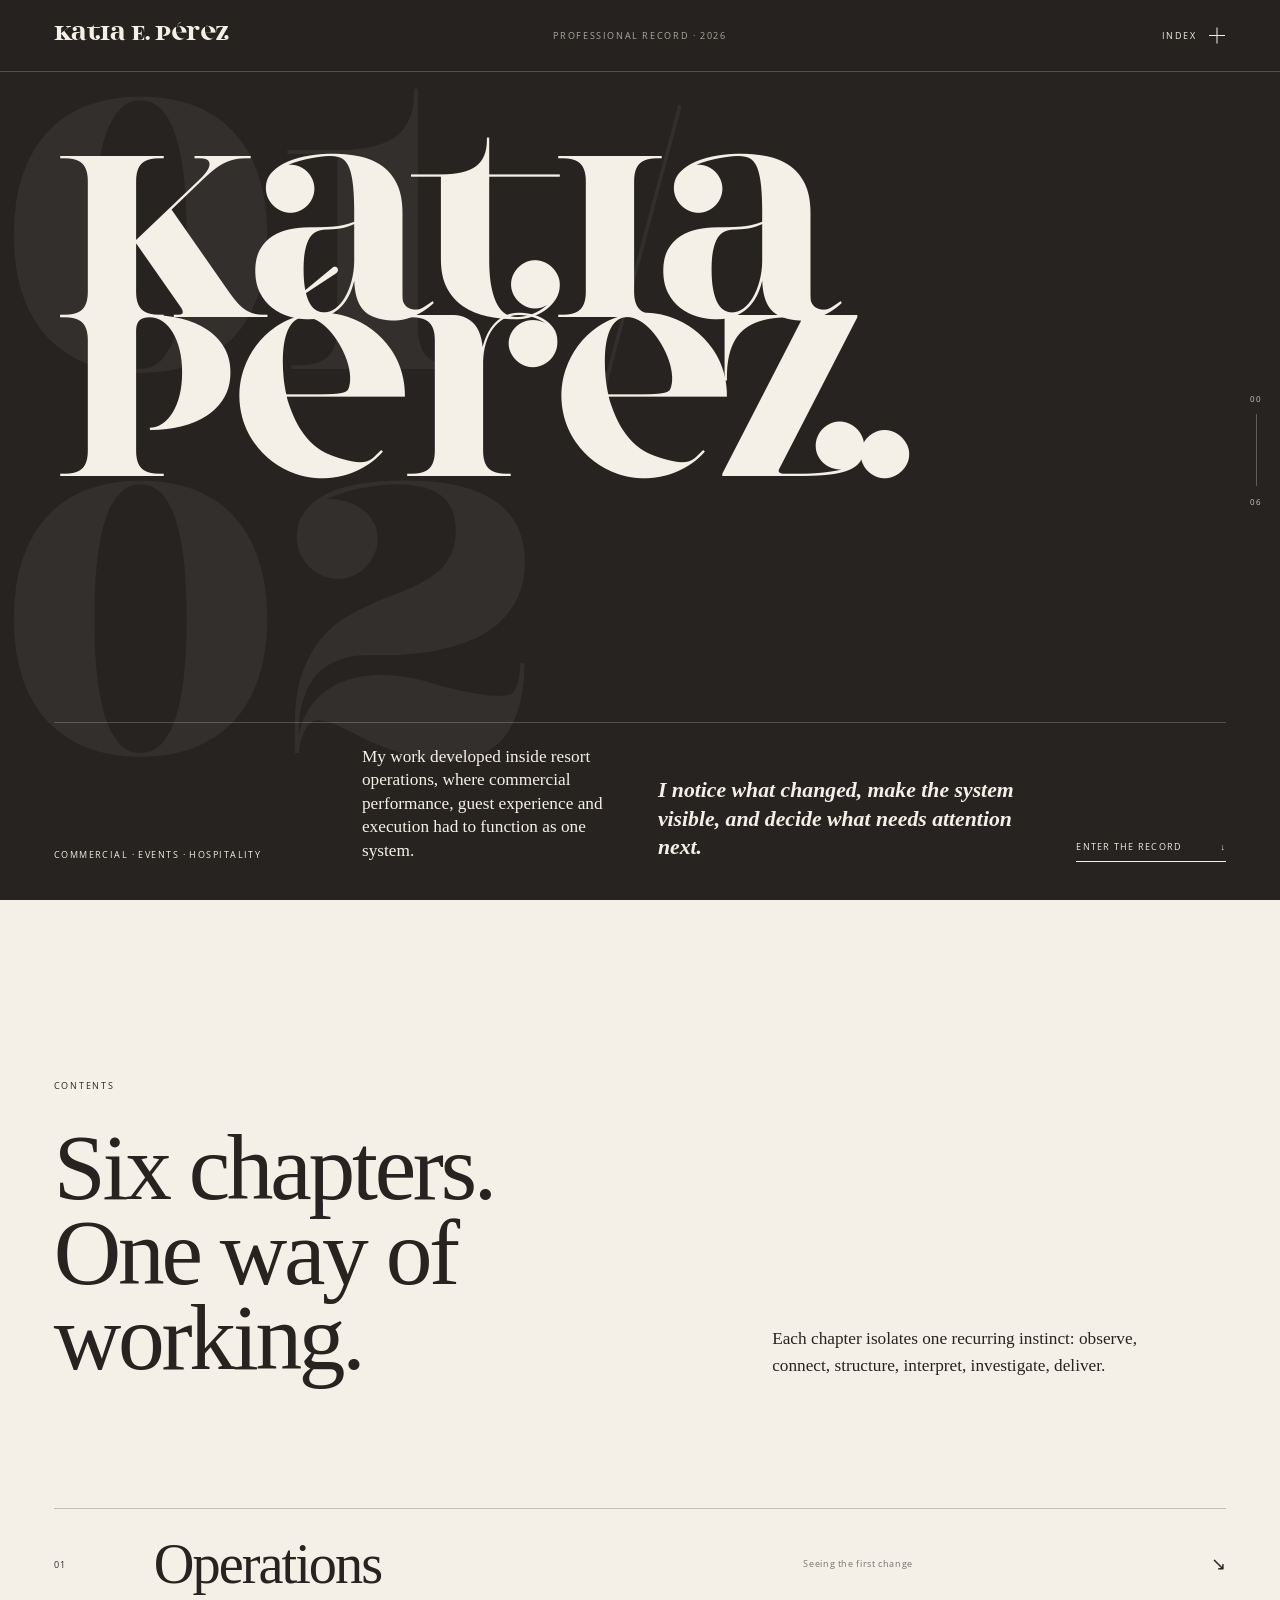
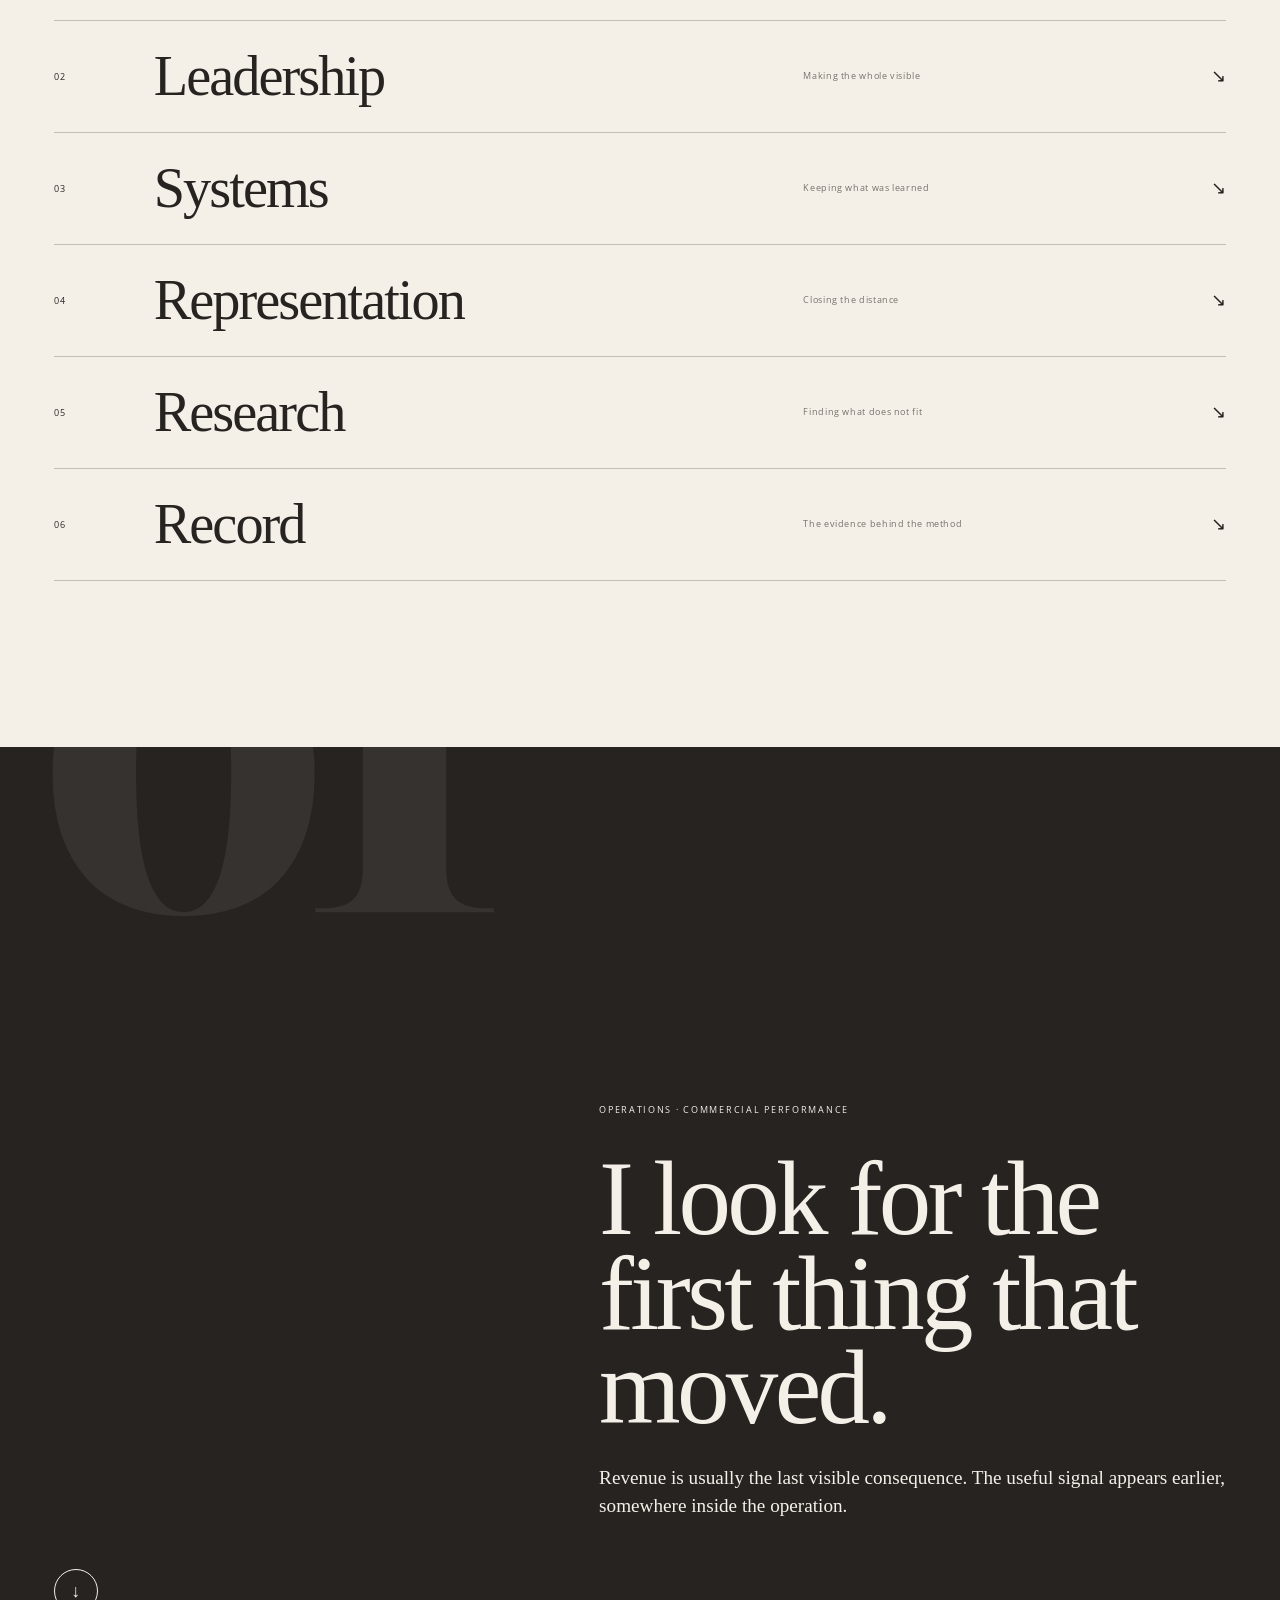
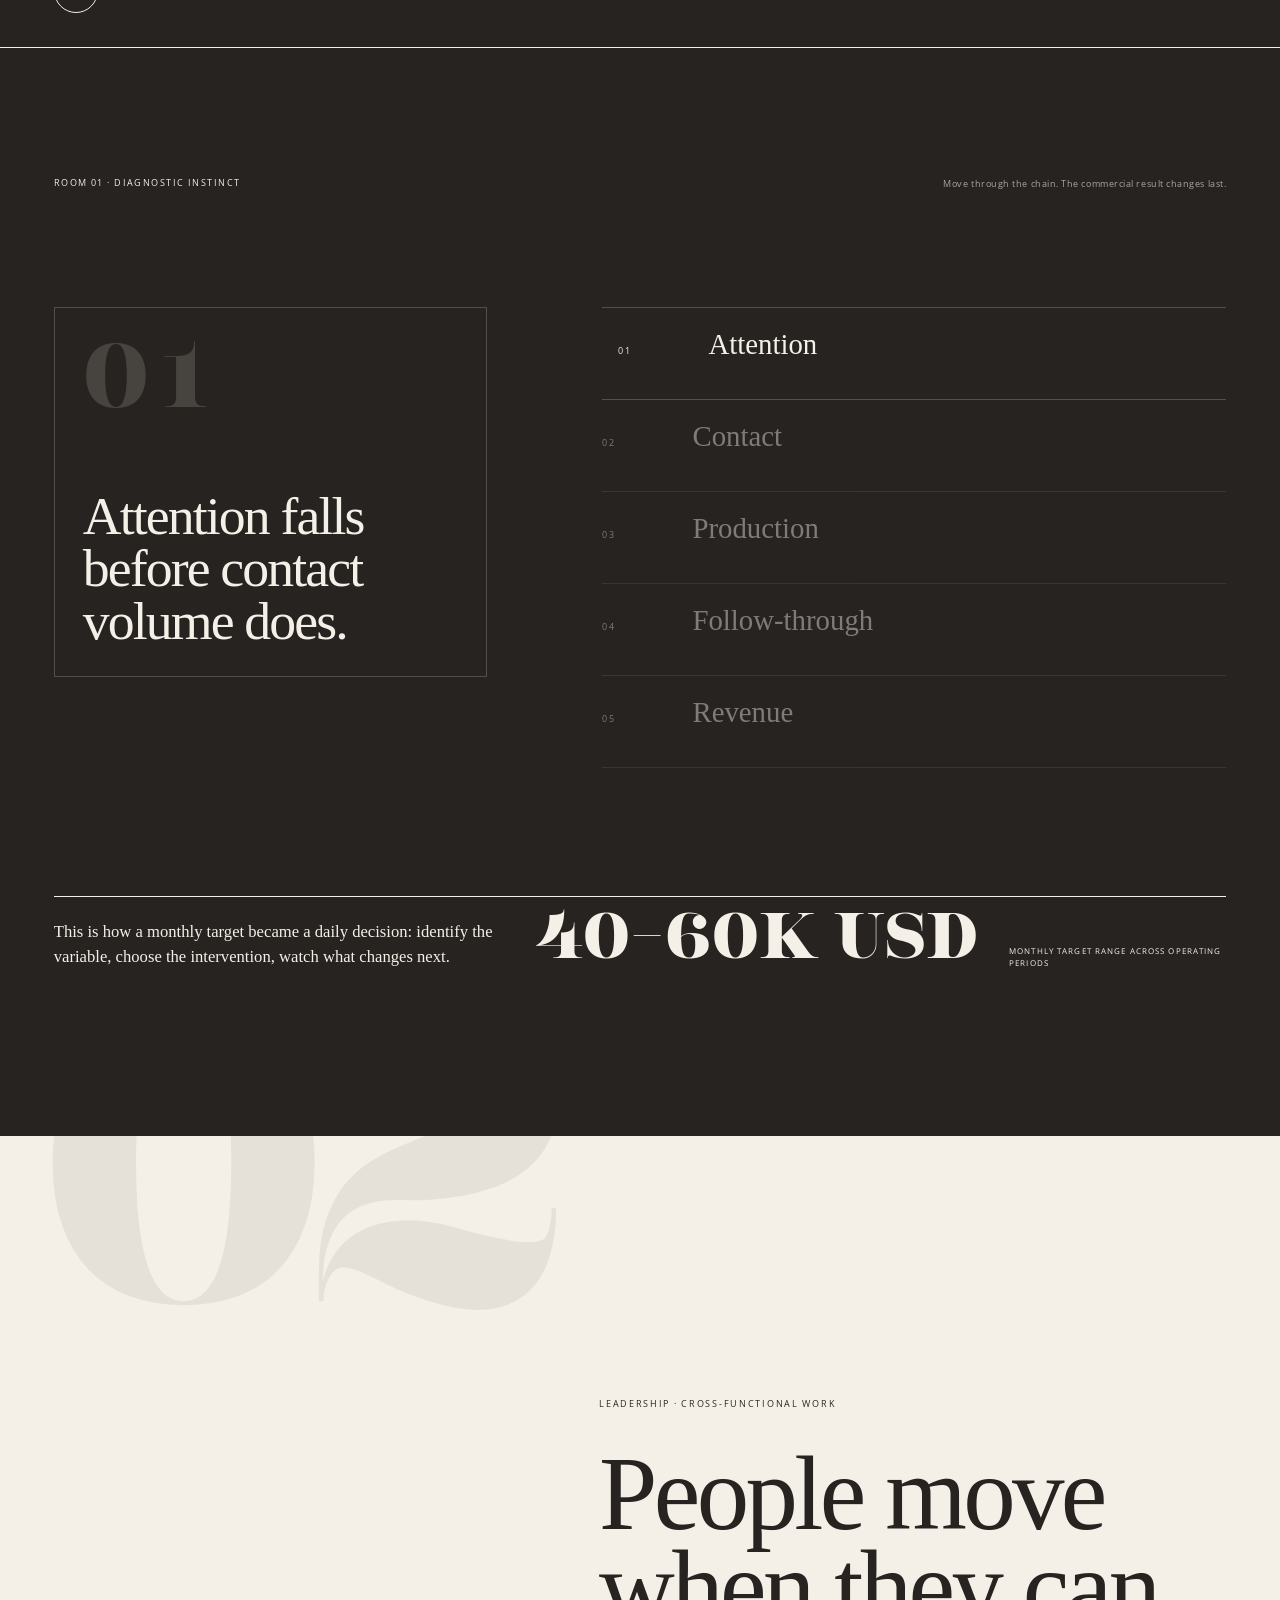
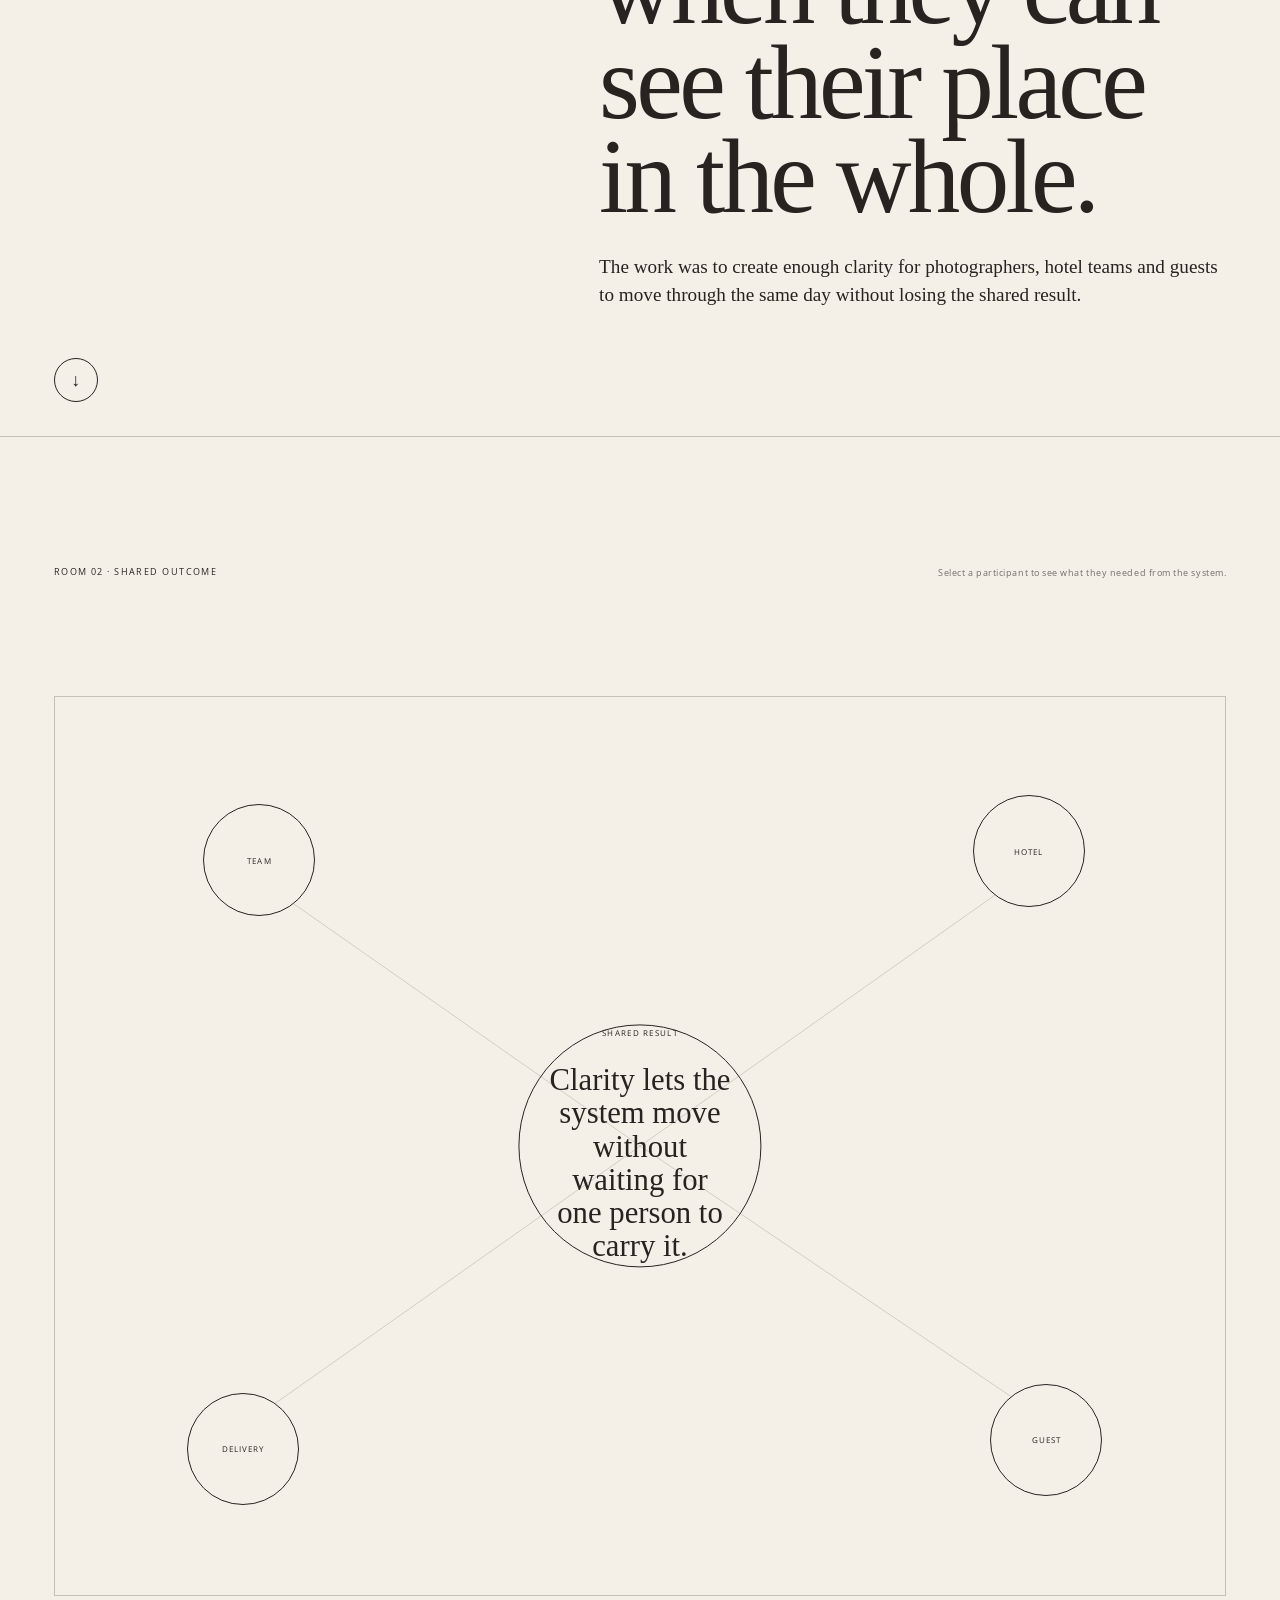
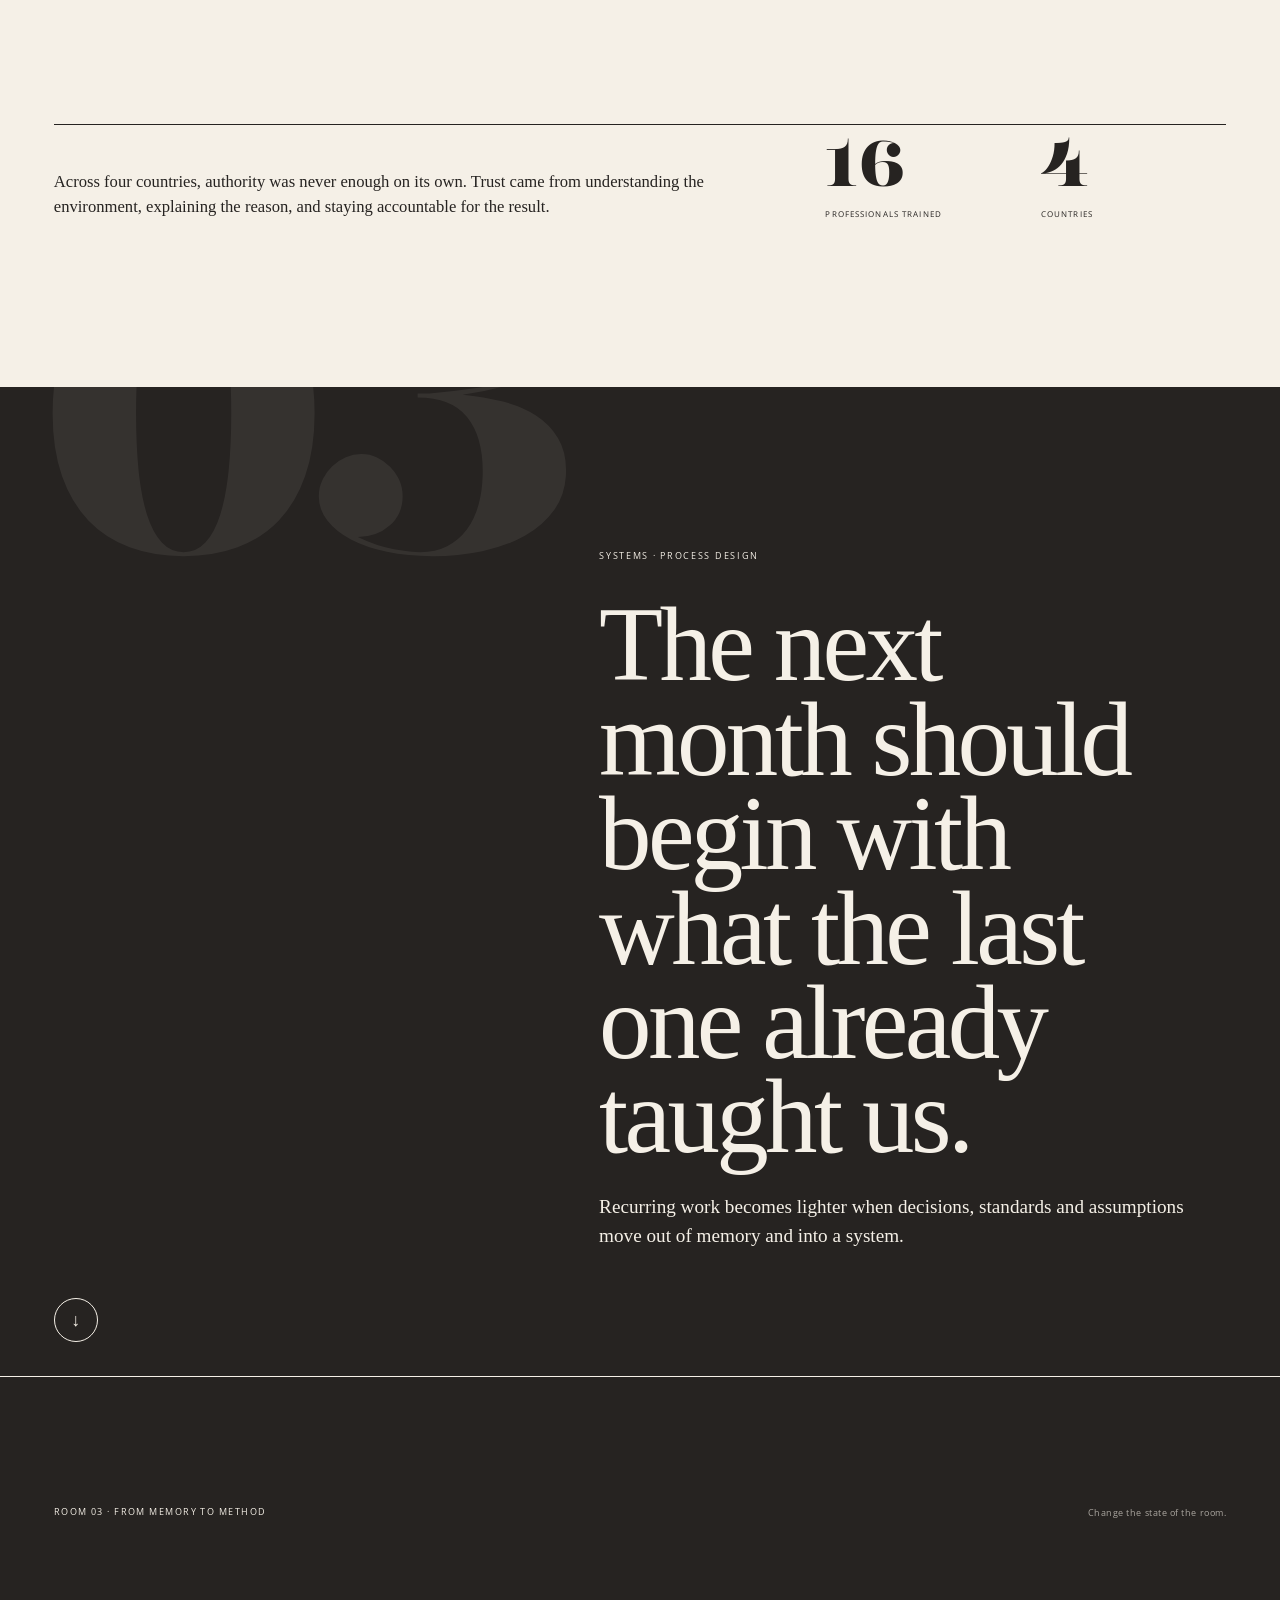
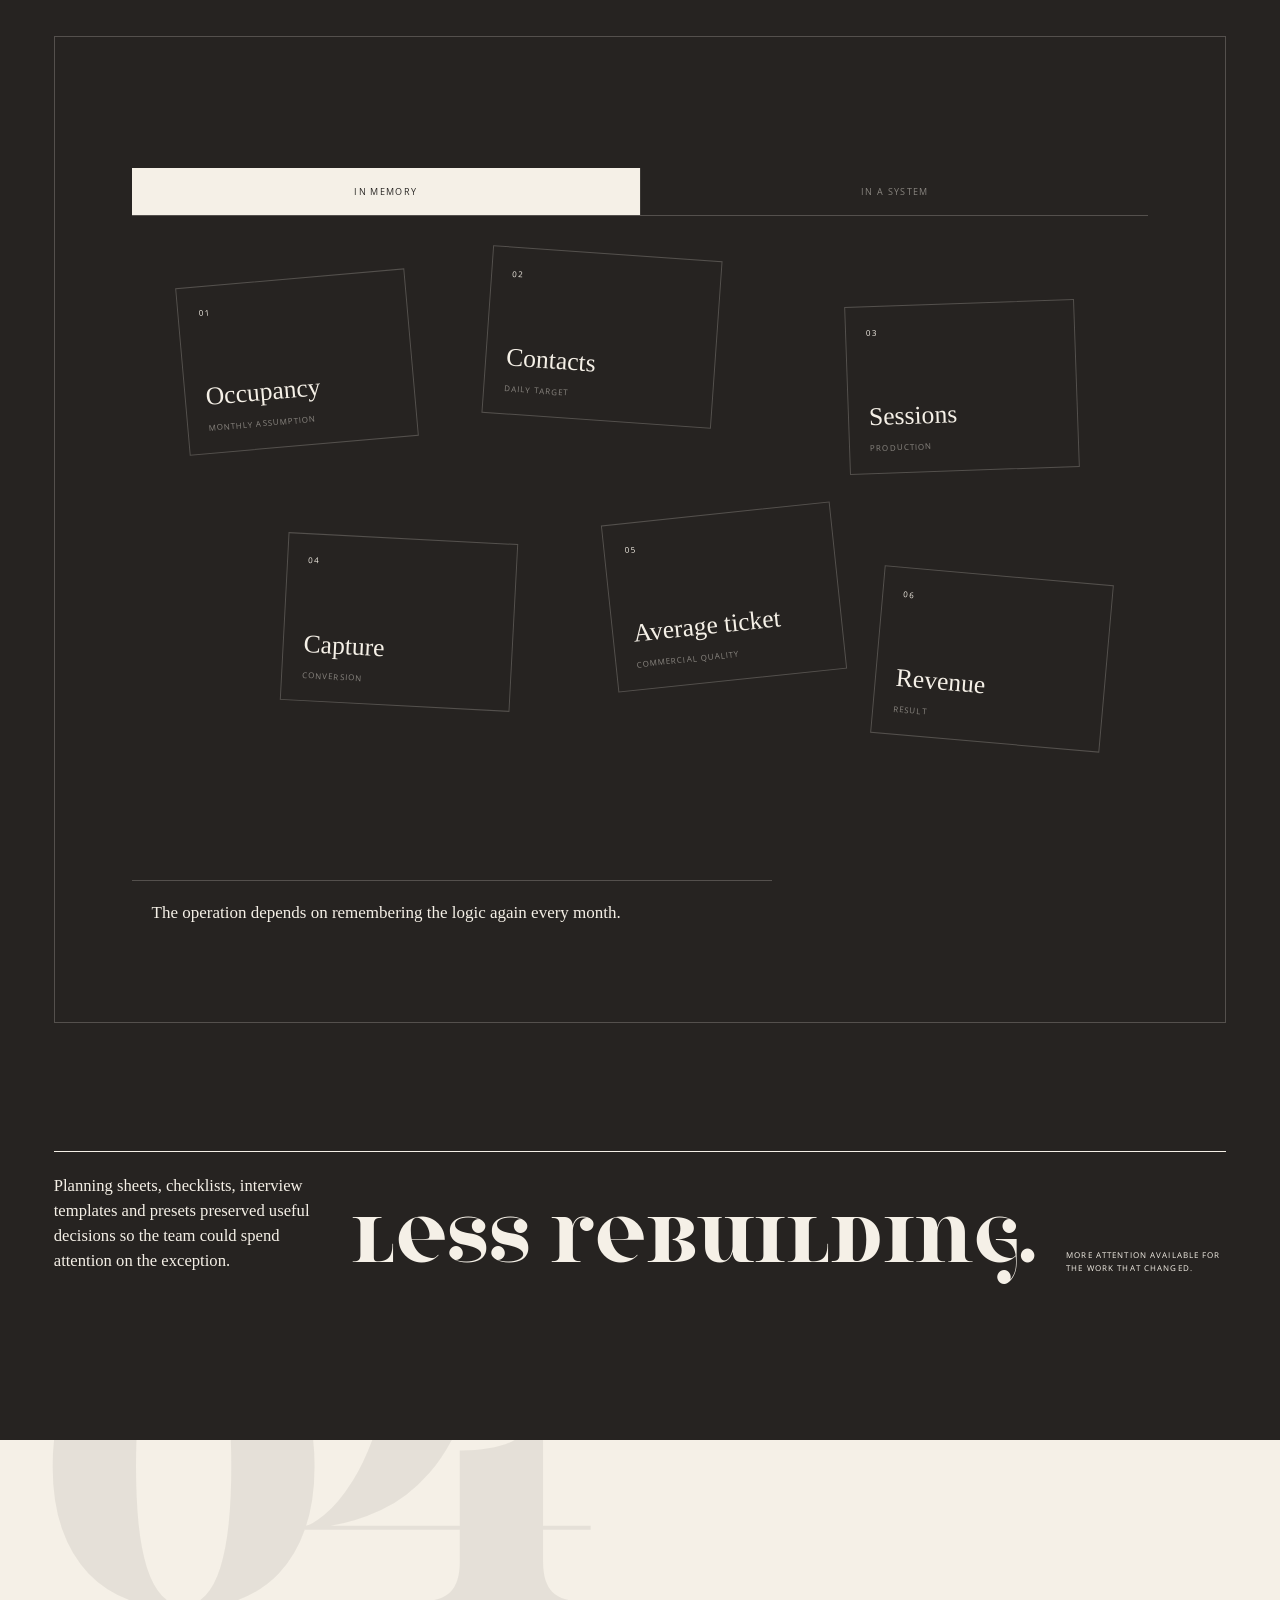
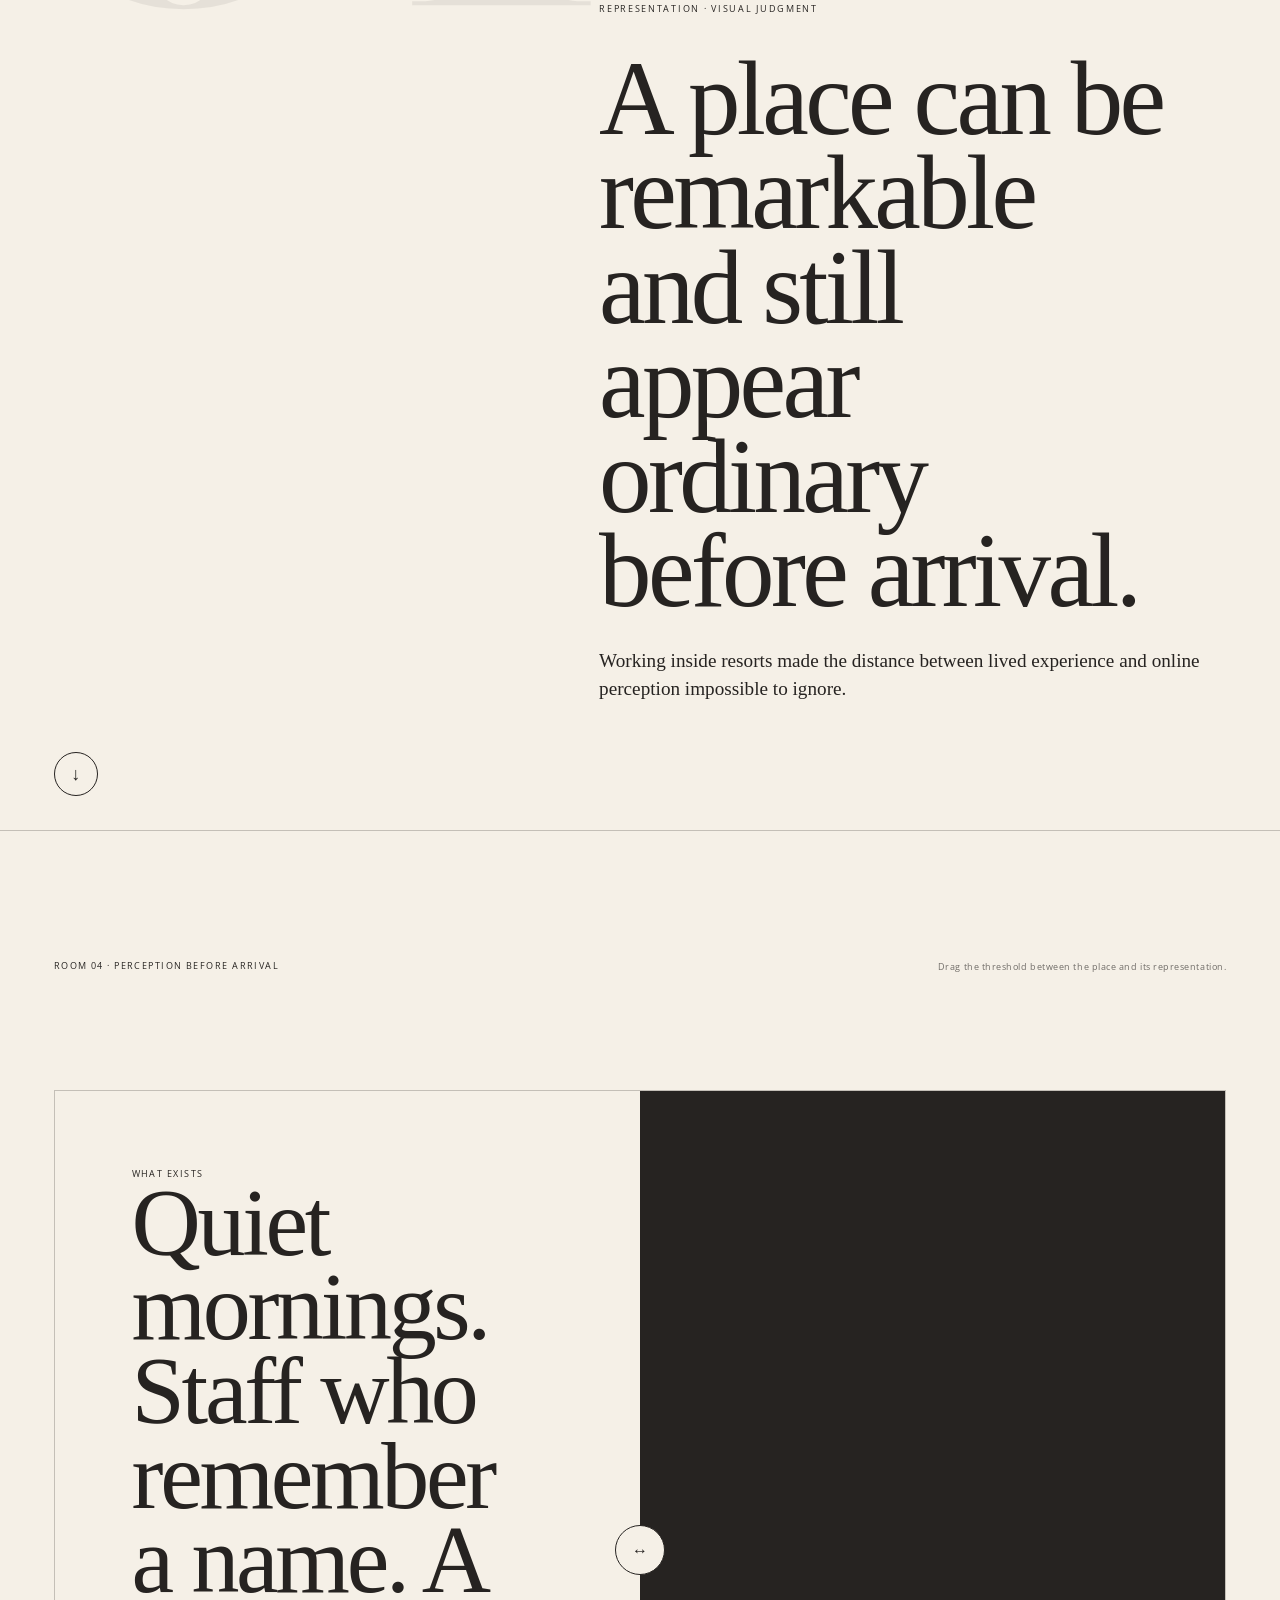
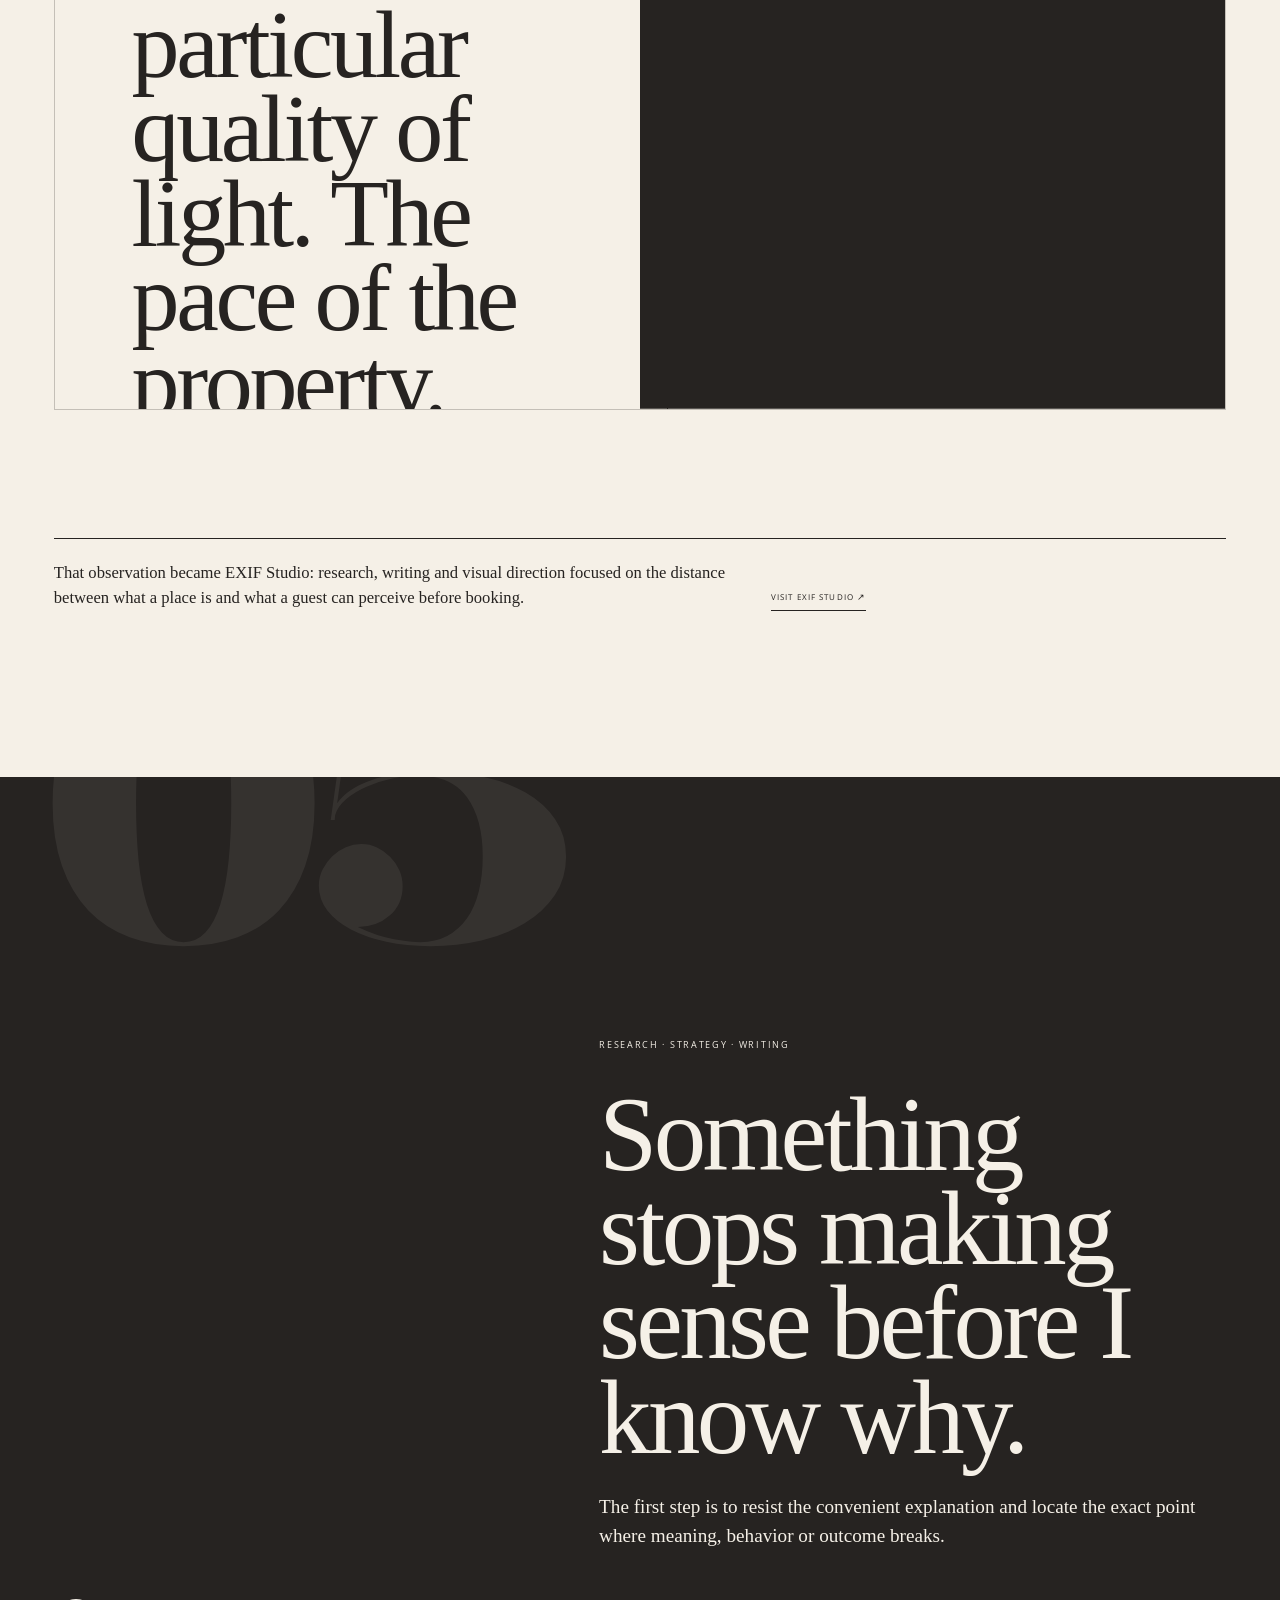
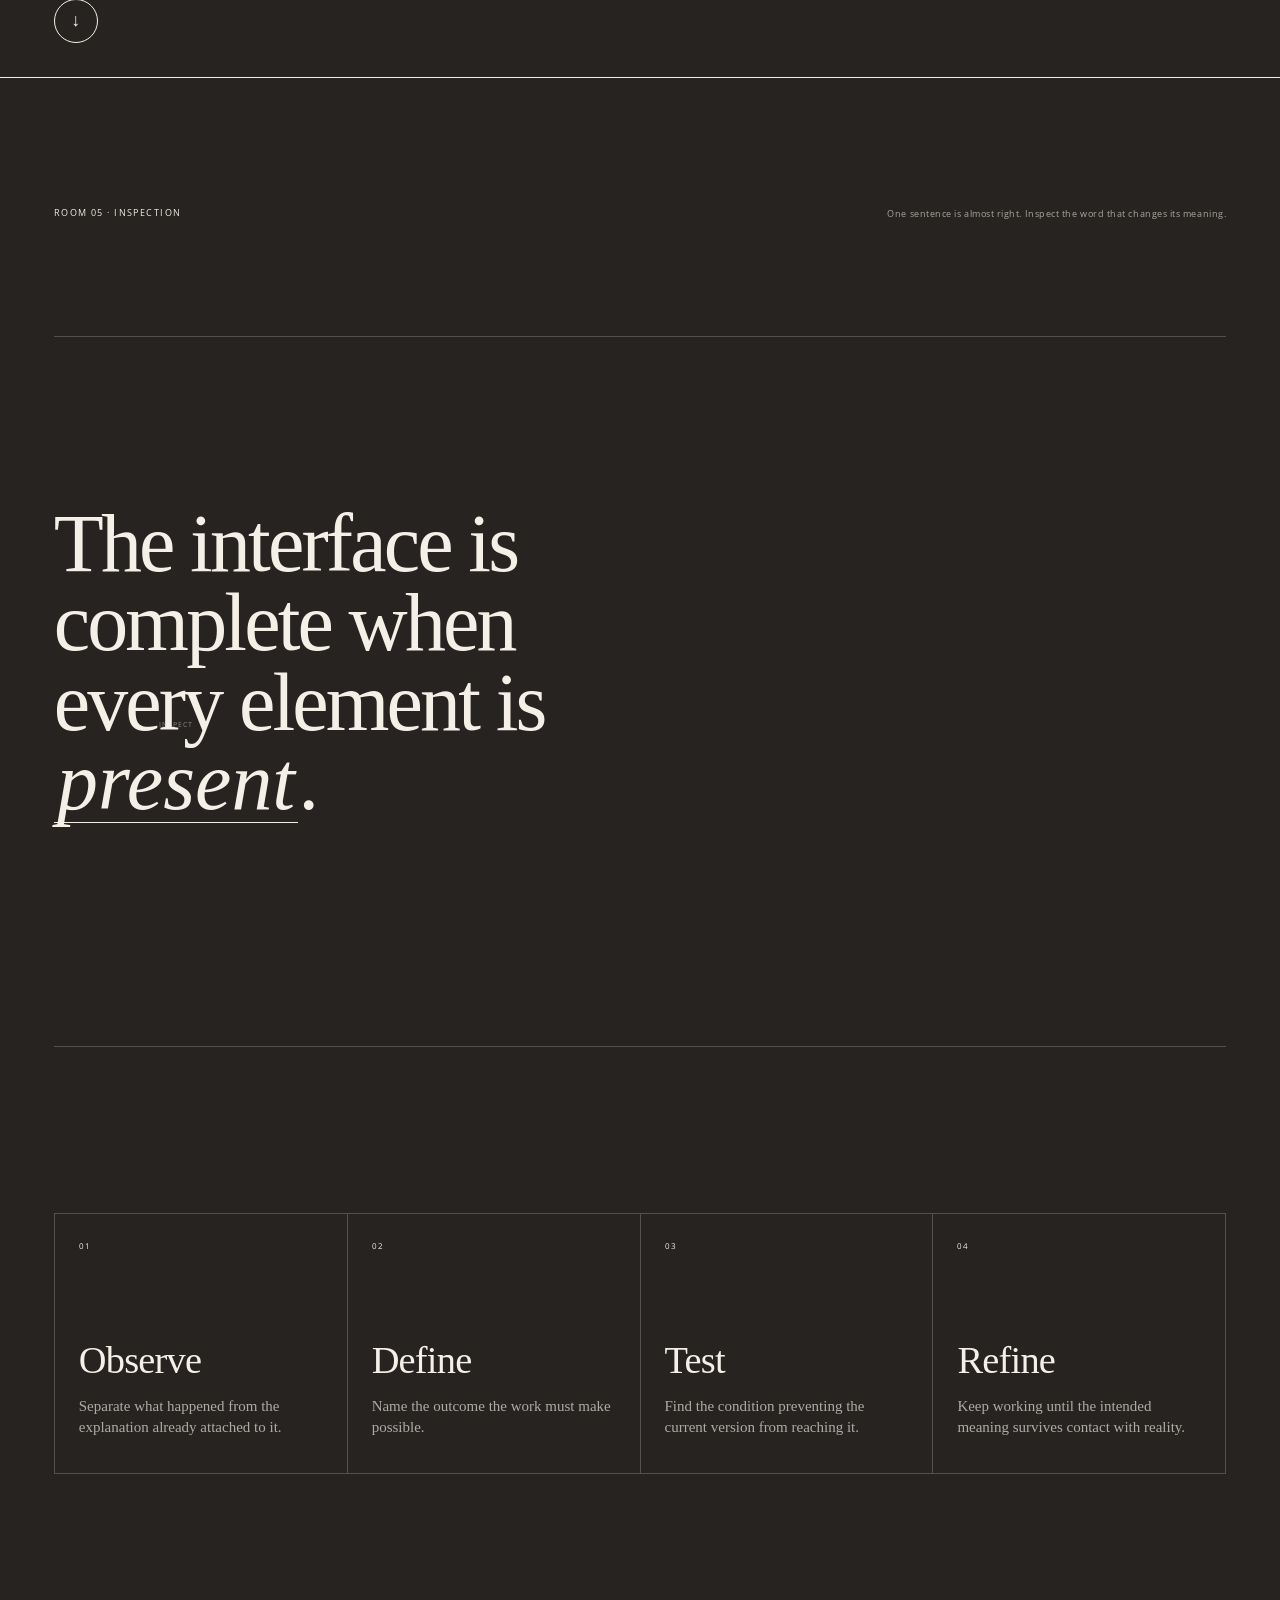
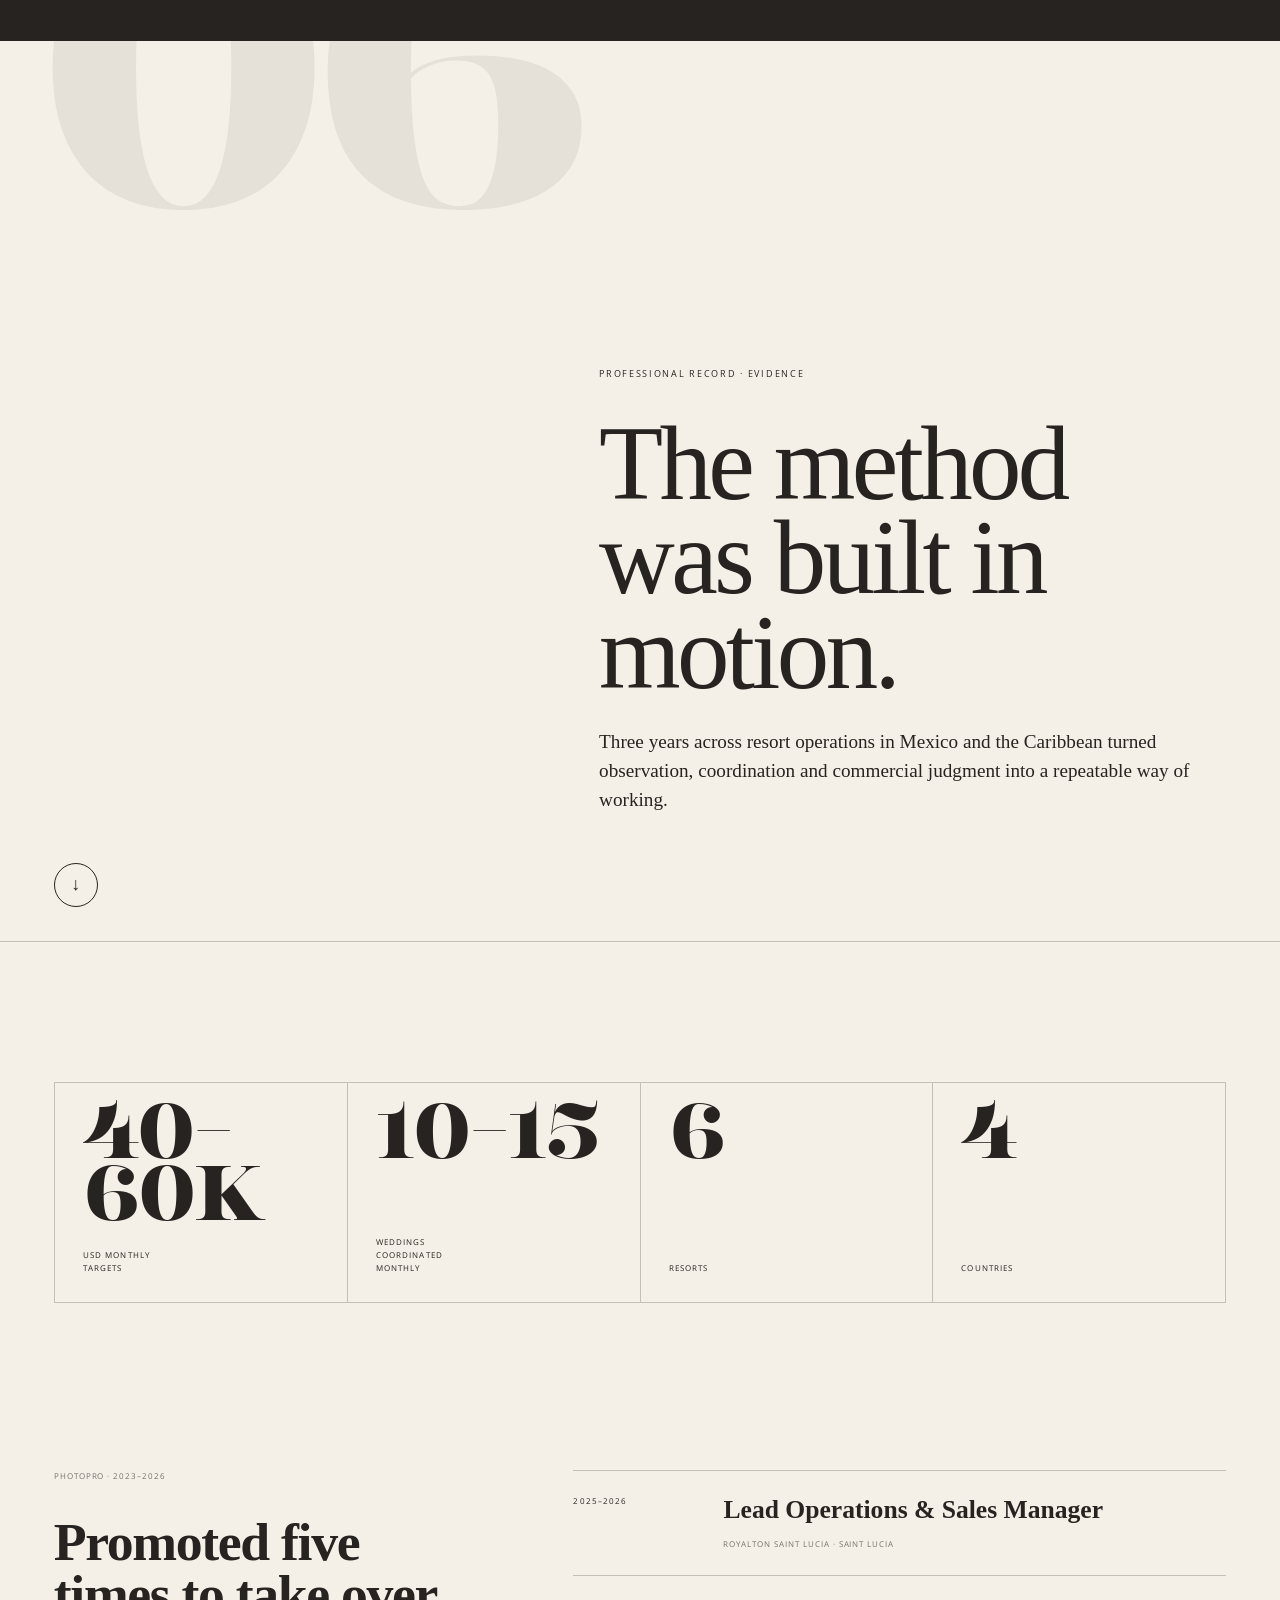
==== commit 4caad6f3: "Add files via upload" ====
--- a/index.html
+++ b/index.html
@@ -24,13 +24,8 @@
     <a class="masthead__name" href="#cover" aria-label="Back to cover">Katia E. Pérez</a>
     <div class="masthead__edition">Professional record · 2026</div>
     <div class="masthead__actions">
-      <div class="language" aria-label="Language">
-        <button type="button" data-lang-choice="en" aria-pressed="true">EN</button>
-        <span aria-hidden="true">/</span>
-        <button type="button" data-lang-choice="es" aria-pressed="false">ES</button>
-      </div>
-      <button class="index-toggle" type="button" aria-expanded="false" aria-controls="index-panel">
-        <span data-copy-en="Index" data-copy-es="Índice">Index</span>
+<button class="index-toggle" type="button" aria-expanded="false" aria-controls="index-panel">
+        <span>Index</span>
         <span class="index-toggle__mark" aria-hidden="true"></span>
       </button>
     </div>
@@ -44,16 +39,16 @@
 
   <div class="index-panel" id="index-panel" aria-hidden="true">
     <div class="index-panel__meta">
-      <span data-copy-en="A professional record in six chapters" data-copy-es="Un perfil profesional en seis capítulos">A professional record in six chapters</span>
+      <span>A professional record in six chapters</span>
       <span>Mexico City · 2026</span>
     </div>
     <nav class="index-panel__nav" aria-label="Full chapter index">
-      <a href="#operations" data-chapter-link><span>01</span><strong data-copy-en="Operations" data-copy-es="Operaciones">Operations</strong><em data-copy-en="Seeing the first change" data-copy-es="Ver el primer cambio">Seeing the first change</em></a>
-      <a href="#leadership" data-chapter-link><span>02</span><strong data-copy-en="Leadership" data-copy-es="Liderazgo">Leadership</strong><em data-copy-en="Making the whole visible" data-copy-es="Hacer visible el conjunto">Making the whole visible</em></a>
-      <a href="#systems" data-chapter-link><span>03</span><strong data-copy-en="Systems" data-copy-es="Sistemas">Systems</strong><em data-copy-en="Keeping what was learned" data-copy-es="Conservar lo aprendido">Keeping what was learned</em></a>
-      <a href="#representation" data-chapter-link><span>04</span><strong data-copy-en="Representation" data-copy-es="Representación">Representation</strong><em data-copy-en="Closing the distance" data-copy-es="Cerrar la distancia">Closing the distance</em></a>
-      <a href="#research" data-chapter-link><span>05</span><strong data-copy-en="Research" data-copy-es="Investigación">Research</strong><em data-copy-en="Finding what does not fit" data-copy-es="Encontrar lo que no encaja">Finding what does not fit</em></a>
-      <a href="#record" data-chapter-link><span>06</span><strong data-copy-en="Record" data-copy-es="Trayectoria">Record</strong><em data-copy-en="The evidence behind the method" data-copy-es="La evidencia detrás del método">The evidence behind the method</em></a>
+      <a href="#operations" data-chapter-link><span>01</span><strong>Operations</strong><em>Seeing the first change</em></a>
+      <a href="#leadership" data-chapter-link><span>02</span><strong>Leadership</strong><em>Making the whole visible</em></a>
+      <a href="#systems" data-chapter-link><span>03</span><strong>Systems</strong><em>Keeping what was learned</em></a>
+      <a href="#representation" data-chapter-link><span>04</span><strong>Representation</strong><em>Closing the distance</em></a>
+      <a href="#research" data-chapter-link><span>05</span><strong>Research</strong><em>Finding what does not fit</em></a>
+      <a href="#record" data-chapter-link><span>06</span><strong>Record</strong><em>The evidence behind the method</em></a>
     </nav>
     <div class="index-panel__footer">
       <a href="mailto:pmtzk@icloud.com">pmtzk@icloud.com</a>
@@ -69,11 +64,11 @@
         <span>Pérez.</span>
       </div>
       <div class="cover__grid">
-        <p class="cover__field" data-copy-en="Commercial · Events · Hospitality" data-copy-es="Comercial · Eventos · Hospitalidad">Commercial · Events · Hospitality</p>
-        <p class="cover__intro" data-copy-en="My work developed inside resort operations, where commercial performance, guest experience and execution had to function as one system." data-copy-es="Mi trabajo se desarrolló dentro de operaciones de resorts, donde el desempeño comercial, la experiencia del huésped y la ejecución tenían que funcionar como un solo sistema.">My work developed inside resort operations, where commercial performance, guest experience and execution had to function as one system.</p>
-        <p class="cover__thesis" data-copy-en="I notice what changed, make the system visible, and decide what needs attention next." data-copy-es="Observo qué cambió, hago visible el sistema y decido qué necesita atención después.">I notice what changed, make the system visible, and decide what needs attention next.</p>
+        <p class="cover__field">Commercial · Events · Hospitality</p>
+        <p class="cover__intro">My work developed inside resort operations, where commercial performance, guest experience and execution had to function as one system.</p>
+        <p class="cover__thesis">I notice what changed, make the system visible, and decide what needs attention next.</p>
         <a class="cover__enter" href="#contents" data-chapter-link>
-          <span data-copy-en="Enter the record" data-copy-es="Entrar al perfil">Enter the record</span>
+          <span>Enter the record</span>
           <span aria-hidden="true">↓</span>
         </a>
       </div>
@@ -81,46 +76,46 @@
 
     <section class="contents tone-cream" id="contents" data-chapter="00" data-masthead-tone="cream">
       <header class="section-header reveal">
-        <span class="kicker" data-copy-en="Contents" data-copy-es="Contenido">Contents</span>
-        <h1 data-copy-en="Six chapters. One way of working." data-copy-es="Seis capítulos. Una forma de trabajar.">Six chapters. One way of working.</h1>
-        <p data-copy-en="Each chapter isolates one recurring instinct: observe, connect, structure, interpret, investigate, deliver." data-copy-es="Cada capítulo aísla un instinto recurrente: observar, conectar, estructurar, interpretar, investigar y ejecutar.">Each chapter isolates one recurring instinct: observe, connect, structure, interpret, investigate, deliver.</p>
+        <span class="kicker">Contents</span>
+        <h1>Six chapters. One way of working.</h1>
+        <p>Each chapter isolates one recurring instinct: observe, connect, structure, interpret, investigate, deliver.</p>
       </header>
 
       <nav class="contents__list" aria-label="Chapters">
         <a href="#operations" data-chapter-link class="contents__row reveal">
           <span class="contents__number">01</span>
-          <span class="contents__title" data-copy-en="Operations" data-copy-es="Operaciones">Operations</span>
-          <span class="contents__note" data-copy-en="Seeing the first change" data-copy-es="Ver el primer cambio">Seeing the first change</span>
+          <span class="contents__title">Operations</span>
+          <span class="contents__note">Seeing the first change</span>
           <span class="contents__arrow" aria-hidden="true">↘</span>
         </a>
         <a href="#leadership" data-chapter-link class="contents__row reveal">
           <span class="contents__number">02</span>
-          <span class="contents__title" data-copy-en="Leadership" data-copy-es="Liderazgo">Leadership</span>
-          <span class="contents__note" data-copy-en="Making the whole visible" data-copy-es="Hacer visible el conjunto">Making the whole visible</span>
+          <span class="contents__title">Leadership</span>
+          <span class="contents__note">Making the whole visible</span>
           <span class="contents__arrow" aria-hidden="true">↘</span>
         </a>
         <a href="#systems" data-chapter-link class="contents__row reveal">
           <span class="contents__number">03</span>
-          <span class="contents__title" data-copy-en="Systems" data-copy-es="Sistemas">Systems</span>
-          <span class="contents__note" data-copy-en="Keeping what was learned" data-copy-es="Conservar lo aprendido">Keeping what was learned</span>
+          <span class="contents__title">Systems</span>
+          <span class="contents__note">Keeping what was learned</span>
           <span class="contents__arrow" aria-hidden="true">↘</span>
         </a>
         <a href="#representation" data-chapter-link class="contents__row reveal">
           <span class="contents__number">04</span>
-          <span class="contents__title" data-copy-en="Representation" data-copy-es="Representación">Representation</span>
-          <span class="contents__note" data-copy-en="Closing the distance" data-copy-es="Cerrar la distancia">Closing the distance</span>
+          <span class="contents__title">Representation</span>
+          <span class="contents__note">Closing the distance</span>
           <span class="contents__arrow" aria-hidden="true">↘</span>
         </a>
         <a href="#research" data-chapter-link class="contents__row reveal">
           <span class="contents__number">05</span>
-          <span class="contents__title" data-copy-en="Research" data-copy-es="Investigación">Research</span>
-          <span class="contents__note" data-copy-en="Finding what does not fit" data-copy-es="Encontrar lo que no encaja">Finding what does not fit</span>
+          <span class="contents__title">Research</span>
+          <span class="contents__note">Finding what does not fit</span>
           <span class="contents__arrow" aria-hidden="true">↘</span>
         </a>
         <a href="#record" data-chapter-link class="contents__row reveal">
           <span class="contents__number">06</span>
-          <span class="contents__title" data-copy-en="Record" data-copy-es="Trayectoria">Record</span>
-          <span class="contents__note" data-copy-en="The evidence behind the method" data-copy-es="La evidencia detrás del método">The evidence behind the method</span>
+          <span class="contents__title">Record</span>
+          <span class="contents__note">The evidence behind the method</span>
           <span class="contents__arrow" aria-hidden="true">↘</span>
         </a>
       </nav>
@@ -130,35 +125,35 @@
       <section class="chapter-threshold">
         <span class="chapter-threshold__number" aria-hidden="true">01</span>
         <div class="chapter-threshold__copy reveal">
-          <span class="kicker" data-copy-en="Operations · Commercial performance" data-copy-es="Operaciones · Desempeño comercial">Operations · Commercial performance</span>
-          <h2 data-copy-en="I look for the first thing that moved." data-copy-es="Busco lo primero que se movió.">I look for the first thing that moved.</h2>
-          <p data-copy-en="Revenue is usually the last visible consequence. The useful signal appears earlier, somewhere inside the operation." data-copy-es="La venta suele ser la última consecuencia visible. La señal útil aparece antes, en algún punto de la operación.">Revenue is usually the last visible consequence. The useful signal appears earlier, somewhere inside the operation.</p>
+          <span class="kicker">Operations · Commercial performance</span>
+          <h2>I look for the first thing that moved.</h2>
+          <p>Revenue is usually the last visible consequence. The useful signal appears earlier, somewhere inside the operation.</p>
         </div>
         <a class="chapter-threshold__down" href="#operations-room" aria-label="Continue through Operations">↓</a>
       </section>
 
       <section class="room room--diagnostic" id="operations-room">
         <header class="room__label reveal">
-          <span data-copy-en="Room 01 · Diagnostic instinct" data-copy-es="Sala 01 · Instinto de diagnóstico">Room 01 · Diagnostic instinct</span>
-          <p data-copy-en="Move through the chain. The commercial result changes last." data-copy-es="Recorre la cadena. El resultado comercial cambia al final.">Move through the chain. The commercial result changes last.</p>
+          <span>Room 01 · Diagnostic instinct</span>
+          <p>Move through the chain. The commercial result changes last.</p>
         </header>
         <div class="diagnostic reveal">
           <div class="diagnostic__statement" aria-live="polite">
             <span class="diagnostic__ordinal">01</span>
-            <p data-diagnostic-output data-copy-en="Attention falls before contact volume does." data-copy-es="La atención cae antes que el volumen de contactos.">Attention falls before contact volume does.</p>
+            <p data-diagnostic-output>Attention falls before contact volume does.</p>
           </div>
           <div class="diagnostic__chain" role="list">
-            <button type="button" class="diagnostic__item is-active" data-index="01" data-en="Attention falls before contact volume does." data-es="La atención cae antes que el volumen de contactos."><span>01</span><strong data-copy-en="Attention" data-copy-es="Atención">Attention</strong></button>
-            <button type="button" class="diagnostic__item" data-index="02" data-en="Fewer approaches reduce the number of sessions created." data-es="Menos acercamientos reducen el número de sesiones creadas."><span>02</span><strong data-copy-en="Contact" data-copy-es="Contacto">Contact</strong></button>
-            <button type="button" class="diagnostic__item" data-index="03" data-en="Session volume changes the number of commercial opportunities." data-es="El volumen de sesiones cambia el número de oportunidades comerciales."><span>03</span><strong data-copy-en="Production" data-copy-es="Producción">Production</strong></button>
-            <button type="button" class="diagnostic__item" data-index="04" data-en="Follow-through determines how many opportunities remain alive." data-es="El seguimiento determina cuántas oportunidades siguen vivas."><span>04</span><strong data-copy-en="Follow-through" data-copy-es="Seguimiento">Follow-through</strong></button>
-            <button type="button" class="diagnostic__item" data-index="05" data-en="Revenue records the accumulated effect of everything before it." data-es="La venta registra el efecto acumulado de todo lo anterior."><span>05</span><strong data-copy-en="Revenue" data-copy-es="Venta">Revenue</strong></button>
+            <button type="button" class="diagnostic__item is-active" data-index="01" data-copy="Attention falls before contact volume does."><span>01</span><strong>Attention</strong></button>
+            <button type="button" class="diagnostic__item" data-index="02" data-copy="Fewer approaches reduce the number of sessions created."><span>02</span><strong>Contact</strong></button>
+            <button type="button" class="diagnostic__item" data-index="03" data-copy="Session volume changes the number of commercial opportunities."><span>03</span><strong>Production</strong></button>
+            <button type="button" class="diagnostic__item" data-index="04" data-copy="Follow-through determines how many opportunities remain alive."><span>04</span><strong>Follow-through</strong></button>
+            <button type="button" class="diagnostic__item" data-index="05" data-copy="Revenue records the accumulated effect of everything before it."><span>05</span><strong>Revenue</strong></button>
           </div>
         </div>
         <div class="room__footnote reveal">
-          <p data-copy-en="This is how a monthly target became a daily decision: identify the variable, choose the intervention, watch what changes next." data-copy-es="Así una meta mensual se convertía en una decisión diaria: identificar la variable, elegir la intervención y observar qué cambia después.">This is how a monthly target became a daily decision: identify the variable, choose the intervention, watch what changes next.</p>
+          <p>This is how a monthly target became a daily decision: identify the variable, choose the intervention, watch what changes next.</p>
           <strong>40–60K USD</strong>
-          <span data-copy-en="monthly target range across operating periods" data-copy-es="rango de objetivos mensuales durante los periodos operativos">monthly target range across operating periods</span>
+          <span>monthly target range across operating periods</span>
         </div>
       </section>
     </article>
@@ -167,17 +162,17 @@
       <section class="chapter-threshold">
         <span class="chapter-threshold__number" aria-hidden="true">02</span>
         <div class="chapter-threshold__copy reveal">
-          <span class="kicker" data-copy-en="Leadership · Cross-functional work" data-copy-es="Liderazgo · Trabajo transversal">Leadership · Cross-functional work</span>
-          <h2 data-copy-en="People move when they can see their place in the whole." data-copy-es="Las personas avanzan cuando pueden ver su lugar en el conjunto.">People move when they can see their place in the whole.</h2>
-          <p data-copy-en="The work was to create enough clarity for photographers, hotel teams and guests to move through the same day without losing the shared result." data-copy-es="El trabajo consistía en crear suficiente claridad para que fotógrafos, equipos del hotel y huéspedes avanzaran durante el mismo día sin perder el resultado compartido.">The work was to create enough clarity for photographers, hotel teams and guests to move through the same day without losing the shared result.</p>
+          <span class="kicker">Leadership · Cross-functional work</span>
+          <h2>People move when they can see their place in the whole.</h2>
+          <p>The work was to create enough clarity for photographers, hotel teams and guests to move through the same day without losing the shared result.</p>
         </div>
         <a class="chapter-threshold__down" href="#leadership-room" aria-label="Continue through Leadership">↓</a>
       </section>
 
       <section class="room room--constellation" id="leadership-room">
         <header class="room__label reveal">
-          <span data-copy-en="Room 02 · Shared outcome" data-copy-es="Sala 02 · Resultado compartido">Room 02 · Shared outcome</span>
-          <p data-copy-en="Select a participant to see what they needed from the system." data-copy-es="Selecciona a una persona para ver qué necesitaba del sistema.">Select a participant to see what they needed from the system.</p>
+          <span>Room 02 · Shared outcome</span>
+          <p>Select a participant to see what they needed from the system.</p>
         </header>
 
         <div class="constellation reveal" data-constellation>
@@ -187,19 +182,19 @@
             <line x1="500" y1="305" x2="835" y2="485" data-line="guest"></line>
             <line x1="500" y1="305" x2="170" y2="490" data-line="delivery"></line>
           </svg>
-          <button type="button" class="constellation__node constellation__node--team" data-node="team" data-en="The team needed priorities, standards, feedback and room to act." data-es="El equipo necesitaba prioridades, estándares, retroalimentación y espacio para actuar."><span data-copy-en="Team" data-copy-es="Equipo">Team</span></button>
-          <button type="button" class="constellation__node constellation__node--hotel" data-node="hotel" data-en="Hotel teams needed reliable coordination across events, service and timing." data-es="Los equipos del hotel necesitaban coordinación confiable entre eventos, servicio y tiempos."><span data-copy-en="Hotel" data-copy-es="Hotel">Hotel</span></button>
-          <button type="button" class="constellation__node constellation__node--guest" data-node="guest" data-en="Guests needed one coherent experience, even when many people shaped it." data-es="Los huéspedes necesitaban una experiencia coherente, aunque muchas personas participaran en ella."><span data-copy-en="Guest" data-copy-es="Huésped">Guest</span></button>
-          <button type="button" class="constellation__node constellation__node--delivery" data-node="delivery" data-en="The delivery needed ownership, follow-through and decisions made in time." data-es="La entrega necesitaba responsabilidad, seguimiento y decisiones tomadas a tiempo."><span data-copy-en="Delivery" data-copy-es="Entrega">Delivery</span></button>
+          <button type="button" class="constellation__node constellation__node--team" data-node="team" data-copy="The team needed priorities, standards, feedback and room to act."><span>Team</span></button>
+          <button type="button" class="constellation__node constellation__node--hotel" data-node="hotel" data-copy="Hotel teams needed reliable coordination across events, service and timing."><span>Hotel</span></button>
+          <button type="button" class="constellation__node constellation__node--guest" data-node="guest" data-copy="Guests needed one coherent experience, even when many people shaped it."><span>Guest</span></button>
+          <button type="button" class="constellation__node constellation__node--delivery" data-node="delivery" data-copy="The delivery needed ownership, follow-through and decisions made in time."><span>Delivery</span></button>
           <div class="constellation__center">
-            <span data-copy-en="Shared result" data-copy-es="Resultado compartido">Shared result</span>
-            <p data-constellation-output data-copy-en="Clarity lets the system move without waiting for one person to carry it." data-copy-es="La claridad permite que el sistema avance sin esperar a que una sola persona lo cargue.">Clarity lets the system move without waiting for one person to carry it.</p>
+            <span>Shared result</span>
+            <p data-constellation-output>Clarity lets the system move without waiting for one person to carry it.</p>
           </div>
         </div>
         <div class="room__footnote room__footnote--split reveal">
-          <p data-copy-en="Across four countries, authority was never enough on its own. Trust came from understanding the environment, explaining the reason, and staying accountable for the result." data-copy-es="En cuatro países, la autoridad nunca fue suficiente por sí sola. La confianza surgía al comprender el entorno, explicar la razón y asumir responsabilidad por el resultado.">Across four countries, authority was never enough on its own. Trust came from understanding the environment, explaining the reason, and staying accountable for the result.</p>
-          <div><strong>16</strong><span data-copy-en="professionals trained" data-copy-es="profesionales formados">professionals trained</span></div>
-          <div><strong>4</strong><span data-copy-en="countries" data-copy-es="países">countries</span></div>
+          <p>Across four countries, authority was never enough on its own. Trust came from understanding the environment, explaining the reason, and staying accountable for the result.</p>
+          <div><strong>16</strong><span>professionals trained</span></div>
+          <div><strong>4</strong><span>countries</span></div>
         </div>
       </section>
     </article>
@@ -208,41 +203,41 @@
       <section class="chapter-threshold">
         <span class="chapter-threshold__number" aria-hidden="true">03</span>
         <div class="chapter-threshold__copy reveal">
-          <span class="kicker" data-copy-en="Systems · Process design" data-copy-es="Sistemas · Diseño de procesos">Systems · Process design</span>
-          <h2 data-copy-en="The next month should begin with what the last one already taught us." data-copy-es="El siguiente mes debe comenzar con lo que el anterior ya nos enseñó.">The next month should begin with what the last one already taught us.</h2>
-          <p data-copy-en="Recurring work becomes lighter when decisions, standards and assumptions move out of memory and into a system." data-copy-es="El trabajo recurrente se vuelve más ligero cuando las decisiones, los estándares y los supuestos salen de la memoria y entran en un sistema.">Recurring work becomes lighter when decisions, standards and assumptions move out of memory and into a system.</p>
+          <span class="kicker">Systems · Process design</span>
+          <h2>The next month should begin with what the last one already taught us.</h2>
+          <p>Recurring work becomes lighter when decisions, standards and assumptions move out of memory and into a system.</p>
         </div>
         <a class="chapter-threshold__down" href="#systems-room" aria-label="Continue through Systems">↓</a>
       </section>
 
       <section class="room room--system" id="systems-room">
         <header class="room__label reveal">
-          <span data-copy-en="Room 03 · From memory to method" data-copy-es="Sala 03 · De memoria a método">Room 03 · From memory to method</span>
-          <p data-copy-en="Change the state of the room." data-copy-es="Cambia el estado de la sala.">Change the state of the room.</p>
+          <span>Room 03 · From memory to method</span>
+          <p>Change the state of the room.</p>
         </header>
 
         <div class="system-lab reveal" data-system-state="noise">
           <div class="system-lab__controls" role="group" aria-label="System state">
-            <button type="button" class="is-active" data-system-choice="noise" data-copy-en="In memory" data-copy-es="En memoria">In memory</button>
-            <button type="button" data-system-choice="method" data-copy-en="In a system" data-copy-es="En un sistema">In a system</button>
+            <button type="button" class="is-active" data-system-choice="noise">In memory</button>
+            <button type="button" data-system-choice="method">In a system</button>
           </div>
           <div class="system-lab__stage">
-            <div class="system-card card-a"><span>01</span><strong data-copy-en="Occupancy" data-copy-es="Ocupación">Occupancy</strong><small data-copy-en="monthly assumption" data-copy-es="supuesto mensual">monthly assumption</small></div>
-            <div class="system-card card-b"><span>02</span><strong data-copy-en="Contacts" data-copy-es="Contactos">Contacts</strong><small data-copy-en="daily target" data-copy-es="meta diaria">daily target</small></div>
-            <div class="system-card card-c"><span>03</span><strong data-copy-en="Sessions" data-copy-es="Sesiones">Sessions</strong><small data-copy-en="production" data-copy-es="producción">production</small></div>
-            <div class="system-card card-d"><span>04</span><strong data-copy-en="Capture" data-copy-es="Captación">Capture</strong><small data-copy-en="conversion" data-copy-es="conversión">conversion</small></div>
-            <div class="system-card card-e"><span>05</span><strong data-copy-en="Average ticket" data-copy-es="Ticket promedio">Average ticket</strong><small data-copy-en="commercial quality" data-copy-es="calidad comercial">commercial quality</small></div>
-            <div class="system-card card-f"><span>06</span><strong data-copy-en="Revenue" data-copy-es="Venta">Revenue</strong><small data-copy-en="result" data-copy-es="resultado">result</small></div>
+            <div class="system-card card-a"><span>01</span><strong>Occupancy</strong><small>monthly assumption</small></div>
+            <div class="system-card card-b"><span>02</span><strong>Contacts</strong><small>daily target</small></div>
+            <div class="system-card card-c"><span>03</span><strong>Sessions</strong><small>production</small></div>
+            <div class="system-card card-d"><span>04</span><strong>Capture</strong><small>conversion</small></div>
+            <div class="system-card card-e"><span>05</span><strong>Average ticket</strong><small>commercial quality</small></div>
+            <div class="system-card card-f"><span>06</span><strong>Revenue</strong><small>result</small></div>
           </div>
           <div class="system-lab__caption">
-            <p data-system-caption data-copy-en="The operation depends on remembering the logic again every month." data-copy-es="La operación depende de recordar la lógica de nuevo cada mes.">The operation depends on remembering the logic again every month.</p>
+            <p data-system-caption>The operation depends on remembering the logic again every month.</p>
           </div>
         </div>
 
         <div class="room__footnote reveal">
-          <p data-copy-en="Planning sheets, checklists, interview templates and presets preserved useful decisions so the team could spend attention on the exception." data-copy-es="Hojas de planeación, checklists, plantillas de entrevista y presets conservaron decisiones útiles para que el equipo pudiera dedicar atención a la excepción.">Planning sheets, checklists, interview templates and presets preserved useful decisions so the team could spend attention on the exception.</p>
-          <strong data-copy-en="Less rebuilding." data-copy-es="Menos reconstrucción.">Less rebuilding.</strong>
-          <span data-copy-en="More attention available for the work that changed." data-copy-es="Más atención disponible para el trabajo que cambió.">More attention available for the work that changed.</span>
+          <p>Planning sheets, checklists, interview templates and presets preserved useful decisions so the team could spend attention on the exception.</p>
+          <strong>Less rebuilding.</strong>
+          <span>More attention available for the work that changed.</span>
         </div>
       </section>
     </article>
@@ -251,27 +246,27 @@
       <section class="chapter-threshold">
         <span class="chapter-threshold__number" aria-hidden="true">04</span>
         <div class="chapter-threshold__copy reveal">
-          <span class="kicker" data-copy-en="Representation · Visual judgment" data-copy-es="Representación · Criterio visual">Representation · Visual judgment</span>
-          <h2 data-copy-en="A place can be remarkable and still appear ordinary before arrival." data-copy-es="Un lugar puede ser extraordinario y aun parecer ordinario antes de la llegada.">A place can be remarkable and still appear ordinary before arrival.</h2>
-          <p data-copy-en="Working inside resorts made the distance between lived experience and online perception impossible to ignore." data-copy-es="Trabajar dentro de resorts hizo imposible ignorar la distancia entre la experiencia vivida y la percepción digital.">Working inside resorts made the distance between lived experience and online perception impossible to ignore.</p>
+          <span class="kicker">Representation · Visual judgment</span>
+          <h2>A place can be remarkable and still appear ordinary before arrival.</h2>
+          <p>Working inside resorts made the distance between lived experience and online perception impossible to ignore.</p>
         </div>
         <a class="chapter-threshold__down" href="#representation-room" aria-label="Continue through Representation">↓</a>
       </section>
 
       <section class="room room--representation" id="representation-room">
         <header class="room__label reveal">
-          <span data-copy-en="Room 04 · Perception before arrival" data-copy-es="Sala 04 · Percepción antes de la llegada">Room 04 · Perception before arrival</span>
-          <p data-copy-en="Drag the threshold between the place and its representation." data-copy-es="Arrastra el umbral entre el lugar y su representación.">Drag the threshold between the place and its representation.</p>
+          <span>Room 04 · Perception before arrival</span>
+          <p>Drag the threshold between the place and its representation.</p>
         </header>
 
         <div class="perception reveal" data-perception>
           <div class="perception__layer perception__layer--place">
-            <span class="perception__micro" data-copy-en="What exists" data-copy-es="Lo que existe">What exists</span>
-            <p data-copy-en="Quiet mornings. Staff who remember a name. A particular quality of light. The pace of the property. The feeling that remains after departure." data-copy-es="Mañanas silenciosas. Personal que recuerda un nombre. Una calidad particular de luz. El ritmo de la propiedad. La sensación que permanece después de partir.">Quiet mornings. Staff who remember a name. A particular quality of light. The pace of the property. The feeling that remains after departure.</p>
+            <span class="perception__micro">What exists</span>
+            <p>Quiet mornings. Staff who remember a name. A particular quality of light. The pace of the property. The feeling that remains after departure.</p>
           </div>
           <div class="perception__layer perception__layer--representation" data-perception-overlay>
-            <span class="perception__micro" data-copy-en="What can be perceived" data-copy-es="Lo que se puede percibir">What can be perceived</span>
-            <p data-copy-en="A room type. A pool. A rating. Amenities. A price. Fragments that make distinct places easy to compare and difficult to remember." data-copy-es="Un tipo de habitación. Una piscina. Una calificación. Amenidades. Un precio. Fragmentos que vuelven fáciles de comparar y difíciles de recordar lugares distintos.">A room type. A pool. A rating. Amenities. A price. Fragments that make distinct places easy to compare and difficult to remember.</p>
+            <span class="perception__micro">What can be perceived</span>
+            <p>A room type. A pool. A rating. Amenities. A price. Fragments that make distinct places easy to compare and difficult to remember.</p>
           </div>
           <button class="perception__handle" type="button" data-perception-handle aria-label="Drag to compare the place and its representation">
             <span aria-hidden="true">↔</span>
@@ -279,8 +274,8 @@
         </div>
 
         <div class="room__footnote reveal">
-          <p data-copy-en="That observation became EXIF Studio: research, writing and visual direction focused on the distance between what a place is and what a guest can perceive before booking." data-copy-es="Esa observación se convirtió en EXIF Studio: investigación, escritura y dirección visual enfocadas en la distancia entre lo que un lugar es y lo que un huésped puede percibir antes de reservar.">That observation became EXIF Studio: research, writing and visual direction focused on the distance between what a place is and what a guest can perceive before booking.</p>
-          <a href="https://exif.studio" target="_blank" rel="noreferrer"><span data-copy-en="Visit EXIF Studio" data-copy-es="Visitar EXIF Studio">Visit EXIF Studio</span> ↗</a>
+          <p>That observation became EXIF Studio: research, writing and visual direction focused on the distance between what a place is and what a guest can perceive before booking.</p>
+          <a href="https://exif.studio" target="_blank" rel="noreferrer"><span>Visit EXIF Studio</span> ↗</a>
         </div>
       </section>
     </article>
@@ -289,39 +284,39 @@
       <section class="chapter-threshold">
         <span class="chapter-threshold__number" aria-hidden="true">05</span>
         <div class="chapter-threshold__copy reveal">
-          <span class="kicker" data-copy-en="Research · Strategy · Writing" data-copy-es="Investigación · Estrategia · Escritura">Research · Strategy · Writing</span>
-          <h2 data-copy-en="Something stops making sense before I know why." data-copy-es="Algo deja de tener sentido antes de que yo sepa por qué.">Something stops making sense before I know why.</h2>
-          <p data-copy-en="The first step is to resist the convenient explanation and locate the exact point where meaning, behavior or outcome breaks." data-copy-es="El primer paso es resistir la explicación conveniente y localizar el punto exacto donde se rompe el significado, el comportamiento o el resultado.">The first step is to resist the convenient explanation and locate the exact point where meaning, behavior or outcome breaks.</p>
+          <span class="kicker">Research · Strategy · Writing</span>
+          <h2>Something stops making sense before I know why.</h2>
+          <p>The first step is to resist the convenient explanation and locate the exact point where meaning, behavior or outcome breaks.</p>
         </div>
         <a class="chapter-threshold__down" href="#research-room" aria-label="Continue through Research">↓</a>
       </section>
 
       <section class="room room--inspection" id="research-room">
         <header class="room__label reveal">
-          <span data-copy-en="Room 05 · Inspection" data-copy-es="Sala 05 · Inspección">Room 05 · Inspection</span>
-          <p data-copy-en="One sentence is almost right. Inspect the word that changes its meaning." data-copy-es="Una frase está casi bien. Inspecciona la palabra que cambia su significado.">One sentence is almost right. Inspect the word that changes its meaning.</p>
+          <span>Room 05 · Inspection</span>
+          <p>One sentence is almost right. Inspect the word that changes its meaning.</p>
         </header>
 
         <div class="inspection reveal" data-inspection>
           <p class="inspection__sentence">
-            <span data-copy-en="The interface is complete when every element is" data-copy-es="La interfaz está completa cuando cada elemento es">The interface is complete when every element is</span>
+            <span>The interface is complete when every element is</span>
             <button type="button" class="inspection__word" aria-expanded="false" data-inspection-word>
-              <span data-copy-en="present" data-copy-es="visible">present</span>
+              <span>present</span>
             </button><span>.</span>
           </p>
           <div class="inspection__drawer" data-inspection-drawer>
-            <span class="inspection__wrong" data-copy-en="Present" data-copy-es="Visible">Present</span>
+            <span class="inspection__wrong">Present</span>
             <span class="inspection__becomes">→</span>
-            <span class="inspection__right" data-copy-en="Understood" data-copy-es="Comprensible">Understood</span>
-            <p data-copy-en="Completion is an inventory. Clarity is an outcome. The work continues until the intended meaning is the easiest one to reach." data-copy-es="Completar es hacer un inventario. La claridad es un resultado. El trabajo continúa hasta que el significado previsto sea el más fácil de alcanzar.">Completion is an inventory. Clarity is an outcome. The work continues until the intended meaning is the easiest one to reach.</p>
+            <span class="inspection__right">Understood</span>
+            <p>Completion is an inventory. Clarity is an outcome. The work continues until the intended meaning is the easiest one to reach.</p>
           </div>
         </div>
 
         <div class="research-method reveal">
-          <div><span>01</span><strong data-copy-en="Observe" data-copy-es="Observar">Observe</strong><p data-copy-en="Separate what happened from the explanation already attached to it." data-copy-es="Separar lo que ocurrió de la explicación que ya se le atribuyó.">Separate what happened from the explanation already attached to it.</p></div>
-          <div><span>02</span><strong data-copy-en="Define" data-copy-es="Definir">Define</strong><p data-copy-en="Name the outcome the work must make possible." data-copy-es="Nombrar el resultado que el trabajo debe hacer posible.">Name the outcome the work must make possible.</p></div>
-          <div><span>03</span><strong data-copy-en="Test" data-copy-es="Probar">Test</strong><p data-copy-en="Find the condition preventing the current version from reaching it." data-copy-es="Encontrar la condición que impide que la versión actual lo alcance.">Find the condition preventing the current version from reaching it.</p></div>
-          <div><span>04</span><strong data-copy-en="Refine" data-copy-es="Refinar">Refine</strong><p data-copy-en="Keep working until the intended meaning survives contact with reality." data-copy-es="Seguir trabajando hasta que el significado previsto sobreviva al contacto con la realidad.">Keep working until the intended meaning survives contact with reality.</p></div>
+          <div><span>01</span><strong>Observe</strong><p>Separate what happened from the explanation already attached to it.</p></div>
+          <div><span>02</span><strong>Define</strong><p>Name the outcome the work must make possible.</p></div>
+          <div><span>03</span><strong>Test</strong><p>Find the condition preventing the current version from reaching it.</p></div>
+          <div><span>04</span><strong>Refine</strong><p>Keep working until the intended meaning survives contact with reality.</p></div>
         </div>
       </section>
     </article>
@@ -330,31 +325,31 @@
       <section class="chapter-threshold chapter-threshold--record">
         <span class="chapter-threshold__number" aria-hidden="true">06</span>
         <div class="chapter-threshold__copy reveal">
-          <span class="kicker" data-copy-en="Professional record · Evidence" data-copy-es="Trayectoria profesional · Evidencia">Professional record · Evidence</span>
-          <h2 data-copy-en="The method was built in motion." data-copy-es="El método se construyó en movimiento.">The method was built in motion.</h2>
-          <p data-copy-en="Three years across resort operations in Mexico and the Caribbean turned observation, coordination and commercial judgment into a repeatable way of working." data-copy-es="Tres años en operaciones de resorts en México y el Caribe convirtieron la observación, la coordinación y el criterio comercial en una forma de trabajo repetible.">Three years across resort operations in Mexico and the Caribbean turned observation, coordination and commercial judgment into a repeatable way of working.</p>
+          <span class="kicker">Professional record · Evidence</span>
+          <h2>The method was built in motion.</h2>
+          <p>Three years across resort operations in Mexico and the Caribbean turned observation, coordination and commercial judgment into a repeatable way of working.</p>
         </div>
         <a class="chapter-threshold__down" href="#record-room" aria-label="Continue through Professional Record">↓</a>
       </section>
 
       <section class="record-room" id="record-room">
         <div class="record-room__metrics reveal">
-          <div><strong>40–60K</strong><span data-copy-en="USD monthly targets" data-copy-es="USD en objetivos mensuales">USD monthly targets</span></div>
-          <div><strong>10–15</strong><span data-copy-en="weddings coordinated monthly" data-copy-es="bodas coordinadas al mes">weddings coordinated monthly</span></div>
-          <div><strong>6</strong><span data-copy-en="resorts" data-copy-es="resorts">resorts</span></div>
-          <div><strong>4</strong><span data-copy-en="countries" data-copy-es="países">countries</span></div>
+          <div><strong>40–60K</strong><span>USD monthly targets</span></div>
+          <div><strong>10–15</strong><span>weddings coordinated monthly</span></div>
+          <div><strong>6</strong><span>resorts</span></div>
+          <div><strong>4</strong><span>countries</span></div>
         </div>
 
         <div class="timeline reveal">
           <div class="timeline__heading">
             <span class="kicker">PhotoPro · 2023–2026</span>
-            <p data-copy-en="Promoted five times to take over, structure and develop commercial operations across Caribbean resorts." data-copy-es="Promovida cinco veces para asumir, estructurar y desarrollar operaciones comerciales en resorts del Caribe.">Promoted five times to take over, structure and develop commercial operations across Caribbean resorts.</p>
+            <p>Promoted five times to take over, structure and develop commercial operations across Caribbean resorts.</p>
           </div>
           <ol>
-            <li><time>2025–2026</time><div><strong data-copy-en="Lead Operations & Sales Manager" data-copy-es="Responsable de operaciones y ventas">Lead Operations & Sales Manager</strong><span>Royalton Saint Lucia · Saint Lucia</span></div></li>
-            <li><time>2024–2025</time><div><strong data-copy-en="Operations & Sales Manager" data-copy-es="Responsable de sitio">Operations & Sales Manager</strong><span>RIU Palace Aquarelle · Royalton Negril · Royalton Grenada</span></div></li>
-            <li><time>2023–2024</time><div><strong data-copy-en="Resort Photographer & Team Lead" data-copy-es="Photographe de resort et cheffe d’équipe">Resort Photographer & Team Lead</strong><span>Catalonia Playa Maroma · Royalton Saint Lucia</span></div></li>
-            <li><time>2025–Present</time><div><strong data-copy-en="Founder" data-copy-es="Fondatrice">Founder</strong><span>EXIF Studio</span></div></li>
+            <li><time>2025–2026</time><div><strong>Lead Operations & Sales Manager</strong><span>Royalton Saint Lucia · Saint Lucia</span></div></li>
+            <li><time>2024–2025</time><div><strong>Operations & Sales Manager</strong><span>RIU Palace Aquarelle · Royalton Negril · Royalton Grenada</span></div></li>
+            <li><time>2023–2024</time><div><strong>Resort Photographer & Team Lead</strong><span>Catalonia Playa Maroma · Royalton Saint Lucia</span></div></li>
+            <li><time>2025–Present</time><div><strong>Founder</strong><span>EXIF Studio</span></div></li>
           </ol>
         </div>
       </section>
@@ -363,14 +358,14 @@
     <footer class="closing tone-dark" id="contact" data-chapter="06" data-masthead-tone="dark">
       <div class="closing__folio" aria-hidden="true">02</div>
       <div class="closing__copy reveal">
-        <span class="kicker" data-copy-en="End of record · Beginning of conversation" data-copy-es="Fin del perfil · Inicio de la conversación">End of record · Beginning of conversation</span>
-        <h2 data-copy-en="The next chapter is open." data-copy-es="El siguiente capítulo está abierto.">The next chapter is open.</h2>
-        <p data-copy-en="Mexico City. Open to remote, hybrid and international opportunities across hospitality, partnerships, commercial operations and creative production." data-copy-es="Ciudad de México. Abierta a oportunidades remotas, híbridas e internacionales en hospitalidad, partnerships, operaciones comerciales y producción creativa.">Mexico City. Open to remote, hybrid and international opportunities across hospitality, partnerships, commercial operations and creative production.</p>
+        <span class="kicker">End of record · Beginning of conversation</span>
+        <h2>The next chapter is open.</h2>
+        <p>Mexico City. Open to remote, hybrid and international opportunities across hospitality, partnerships, commercial operations and creative production.</p>
       </div>
       <div class="closing__links reveal">
         <a href="mailto:pmtzk@icloud.com"><span>Email</span><strong>pmtzk@icloud.com</strong></a>
-        <a href="https://exif.studio" target="_blank" rel="noreferrer"><span data-copy-en="Independent work" data-copy-es="Trabajo independiente">Independent work</span><strong>EXIF Studio</strong></a>
-        <a href="#cover" data-chapter-link><span data-copy-en="Return" data-copy-es="Volver">Return</span><strong data-copy-en="Back to cover" data-copy-es="Volver a la portada">Back to cover</strong></a>
+        <a href="https://exif.studio" target="_blank" rel="noreferrer"><span>Independent work</span><strong>EXIF Studio</strong></a>
+        <a href="#cover" data-chapter-link><span>Return</span><strong>Back to cover</strong></a>
       </div>
       <div class="closing__wordmark" aria-hidden="true">Katia Pérez.</div>
     </footer>
--- a/styles.css
+++ b/styles.css
@@ -1336,3 +1336,486 @@
   min-height: 100svh;
   overflow-y: auto;
 }
+
+/* v4 — final editorial cleanup */
+:root {
+  --pad: clamp(24px, 4.2vw, 68px);
+  --measure: 68rem;
+}
+
+/* Model is reserved for identity, folios and singular visual anchors. */
+.index-panel__nav strong,
+.contents__title,
+.section-header h1,
+.chapter-threshold__copy h2,
+.diagnostic__ordinal,
+.diagnostic__statement p,
+.system-lab__title,
+.perception__layer p,
+.inspection__sentence,
+.inspection__wrong,
+.inspection__right,
+.record-room__metrics strong,
+.closing__copy h2 {
+  font-family: var(--body);
+}
+
+.index-panel__nav strong,
+.contents__title,
+.section-header h1,
+.chapter-threshold__copy h2,
+.diagnostic__statement p,
+.system-lab__title,
+.perception__layer p,
+.inspection__sentence,
+.inspection__wrong,
+.inspection__right,
+.closing__copy h2 {
+  font-weight: 400;
+  letter-spacing: -.035em;
+}
+
+/* Masthead */
+.masthead {
+  padding-inline: var(--pad);
+}
+.masthead__actions { gap: 18px; }
+.masthead__name { letter-spacing: -.015em; }
+
+/* Index: more breathing room, clearer hierarchy */
+.index-panel {
+  padding: calc(var(--header-h) + 34px) var(--pad) 34px;
+}
+.index-panel__meta,
+.index-panel__footer {
+  padding-block: 17px;
+}
+.index-panel__nav a {
+  min-height: 76px;
+  padding: 14px 0;
+  align-items: center;
+}
+.index-panel__nav strong {
+  font-size: clamp(30px, 3.5vw, 56px);
+  line-height: .94;
+}
+.index-panel__nav em {
+  max-width: 22rem;
+  line-height: 1.35;
+}
+
+/* Cover */
+.cover {
+  min-height: max(760px, 100svh);
+  padding: calc(var(--header-h) + 44px) var(--pad) 38px;
+}
+.cover__edition {
+  top: calc(var(--header-h) + 22px);
+  right: var(--pad);
+}
+.cover__title {
+  position: relative;
+  z-index: 1;
+  margin-top: clamp(54px, 8vh, 96px);
+  font-size: clamp(104px, 18vw, 280px);
+  line-height: .69;
+  letter-spacing: -.055em;
+}
+.cover__grid {
+  position: relative;
+  z-index: 2;
+  margin-top: clamp(56px, 9vh, 124px);
+  padding-top: 22px;
+  gap: clamp(26px, 4vw, 58px);
+}
+.cover__intro,
+.cover__thesis {
+  max-width: 34rem;
+}
+.cover__thesis {
+  font-style: italic;
+  font-size: clamp(20px, 1.7vw, 27px);
+  line-height: 1.32;
+}
+
+/* Contents */
+.contents {
+  padding: clamp(110px, 14vw, 190px) var(--pad) clamp(100px, 13vw, 180px);
+}
+.section-header {
+  max-width: var(--measure);
+  grid-template-columns: minmax(0, 1.25fr) minmax(250px, .75fr);
+  column-gap: clamp(52px, 8vw, 130px);
+  row-gap: 32px;
+  margin-bottom: clamp(78px, 10vw, 142px);
+}
+.section-header .kicker { grid-column: 1 / -1; }
+.section-header h1 {
+  font-size: clamp(58px, 7.3vw, 112px);
+  line-height: .91;
+  max-width: 10ch;
+}
+.section-header p {
+  align-self: end;
+  max-width: 30rem;
+  font-size: clamp(17px, 1.35vw, 21px);
+  line-height: 1.55;
+}
+.contents__row {
+  min-height: 112px;
+  padding: 23px 0;
+  grid-template-columns: 70px minmax(260px, .95fr) minmax(220px, .55fr) 34px;
+  gap: 30px;
+  align-items: center;
+}
+.contents__title {
+  font-size: clamp(38px, 4.4vw, 68px);
+  line-height: .96;
+}
+.contents__note { max-width: 20rem; line-height: 1.35; }
+
+/* Chapter thresholds */
+.chapter-threshold {
+  min-height: max(720px, 100svh);
+  padding: calc(var(--header-h) + clamp(82px, 10vh, 132px)) var(--pad) clamp(74px, 9vh, 118px);
+  overflow: hidden;
+}
+.chapter-threshold__number {
+  top: calc(var(--header-h) + 8px);
+  right: max(8px, calc(var(--pad) * .35));
+  font-size: clamp(180px, 31vw, 500px);
+  line-height: .72;
+  opacity: .07;
+  pointer-events: none;
+}
+.chapter-threshold__copy {
+  position: relative;
+  z-index: 2;
+  width: min(100%, 1040px);
+  margin-top: auto;
+}
+.chapter-threshold__copy h2 {
+  max-width: 11ch;
+  margin: clamp(26px, 4vh, 50px) 0 28px;
+  font-size: clamp(62px, 8.2vw, 128px);
+  line-height: .9;
+  overflow-wrap: normal;
+}
+.chapter-threshold__copy p {
+  max-width: 43rem;
+  font-size: clamp(18px, 1.5vw, 24px);
+  line-height: 1.5;
+}
+.chapter-threshold__down {
+  z-index: 3;
+  right: var(--pad);
+  bottom: 34px;
+}
+
+/* Rooms */
+.room,
+.record-room {
+  padding-inline: var(--pad);
+}
+.room {
+  padding-top: clamp(82px, 10vw, 148px);
+  padding-bottom: clamp(96px, 13vw, 190px);
+}
+.room__label {
+  grid-template-columns: minmax(160px, .45fr) minmax(280px, .55fr);
+  gap: clamp(36px, 7vw, 110px);
+  margin-bottom: clamp(70px, 9vw, 130px);
+}
+.room__label p { max-width: 36rem; }
+.room__footnote {
+  margin-top: clamp(72px, 10vw, 145px);
+  padding-top: 22px;
+  gap: 18px 30px;
+}
+.room__footnote p { max-width: 46rem; }
+
+/* Operations */
+.diagnostic {
+  grid-template-columns: minmax(300px, .82fr) minmax(420px, 1.18fr);
+  gap: clamp(60px, 9vw, 150px);
+  align-items: start;
+}
+.diagnostic__statement {
+  position: sticky;
+  top: calc(var(--header-h) + 56px);
+  min-height: 340px;
+  padding-top: 20px;
+}
+.diagnostic__ordinal {
+  font-family: var(--display);
+  font-size: clamp(62px, 7vw, 104px);
+  opacity: .16;
+}
+.diagnostic__statement p {
+  max-width: 12ch;
+  margin-top: 42px;
+  font-size: clamp(36px, 4.2vw, 66px);
+  line-height: .98;
+}
+.diagnostic__item {
+  min-height: 92px;
+  padding: 20px 0;
+}
+.diagnostic__item strong {
+  font-family: var(--body);
+  font-weight: 400;
+  font-size: clamp(24px, 2.25vw, 34px);
+}
+
+/* Leadership */
+.constellation {
+  min-height: clamp(620px, 72vw, 900px);
+  margin-top: 24px;
+  isolation: isolate;
+}
+.constellation__center {
+  width: clamp(190px, 19vw, 282px);
+  min-height: clamp(190px, 19vw, 282px);
+  padding: 28px;
+}
+.constellation__node {
+  max-width: 210px;
+  padding: 13px 16px;
+}
+.constellation__output {
+  max-width: 38rem;
+  padding: 28px 32px;
+  line-height: 1.45;
+}
+
+/* Systems */
+.system-lab {
+  min-height: clamp(630px, 72vw, 880px);
+  padding: clamp(38px, 6vw, 86px);
+}
+.system-lab__title {
+  max-width: 10ch;
+  font-size: clamp(52px, 7vw, 108px);
+  line-height: .9;
+}
+.system-lab__controls { margin-top: 54px; }
+.system-lab__caption {
+  max-width: 40rem;
+  margin-top: 44px;
+  font-size: clamp(19px, 1.6vw, 25px);
+  line-height: 1.45;
+}
+.system-cards { min-height: 390px; margin-top: 68px; }
+.system-card { width: clamp(185px, 18vw, 270px); }
+
+/* Representation */
+.perception {
+  min-height: clamp(650px, 74vw, 920px);
+}
+.perception__layer { padding: clamp(38px, 6vw, 90px); }
+.perception__layer p {
+  max-width: 8.5ch;
+  font-size: clamp(58px, 7.5vw, 116px);
+  line-height: .88;
+}
+.perception__micro { max-width: 18rem; line-height: 1.45; }
+.representation-note {
+  gap: clamp(48px, 8vw, 130px);
+  padding-top: clamp(70px, 9vw, 132px);
+}
+
+/* Research */
+.inspection { padding-top: clamp(28px, 4vw, 62px); }
+.inspection__sentence {
+  max-width: 15ch;
+  font-size: clamp(46px, 6.4vw, 98px);
+  line-height: .97;
+}
+.inspection__drawer {
+  margin-top: 50px;
+  padding: 40px 0 18px;
+  gap: 28px;
+}
+.inspection__wrong,
+.inspection__right { font-size: clamp(38px, 4.2vw, 64px); }
+.inspection__drawer p { max-width: 36rem; line-height: 1.55; }
+.research-method {
+  margin-top: clamp(100px, 13vw, 190px);
+  gap: 0;
+}
+.research-method > div {
+  min-height: 260px;
+  padding: 26px 24px 34px;
+}
+.research-method strong { font-size: clamp(30px, 3vw, 46px); }
+
+/* Record */
+.record-room {
+  padding-top: clamp(90px, 11vw, 160px);
+  padding-bottom: clamp(110px, 14vw, 210px);
+}
+.record-room__metrics {
+  margin-bottom: clamp(100px, 13vw, 190px);
+}
+.record-room__metrics div {
+  min-height: 220px;
+  padding: 28px;
+}
+.record-room__metrics strong {
+  font-family: var(--display);
+  font-size: clamp(48px, 6vw, 92px);
+  letter-spacing: -.02em;
+}
+.timeline { gap: clamp(54px, 8vw, 124px); }
+.timeline__heading p {
+  max-width: 16ch;
+  font-size: clamp(34px, 4.2vw, 64px);
+}
+.timeline li { padding: 24px 0; }
+.timeline li strong { font-size: clamp(22px, 2vw, 30px); }
+
+/* Closing */
+.closing {
+  min-height: max(760px, 100svh);
+  padding: calc(var(--header-h) + 92px) var(--pad) 40px;
+  overflow: hidden;
+}
+.closing__copy {
+  position: relative;
+  z-index: 2;
+  max-width: 70rem;
+}
+.closing__copy h2 {
+  max-width: 9ch;
+  margin: 34px 0;
+  font-size: clamp(64px, 8.5vw, 132px);
+  line-height: .88;
+}
+.closing__copy p { max-width: 42rem; line-height: 1.55; }
+.closing__links {
+  position: relative;
+  z-index: 2;
+  margin-top: clamp(72px, 9vw, 130px);
+}
+.closing__wordmark {
+  right: var(--pad);
+  bottom: -0.09em;
+  font-size: clamp(72px, 12vw, 190px);
+  opacity: .09;
+}
+
+@media (max-width: 1020px) {
+  .section-header,
+  .diagnostic,
+  .room__label,
+  .representation-note,
+  .timeline {
+    grid-template-columns: 1fr;
+  }
+  .section-header h1 { max-width: 12ch; }
+  .section-header p { align-self: auto; }
+  .diagnostic__statement { position: relative; top: auto; min-height: auto; }
+  .diagnostic__statement p { max-width: 16ch; }
+  .contents__row { grid-template-columns: 56px minmax(0, 1fr) 28px; }
+  .contents__note { grid-column: 2; }
+  .contents__arrow { grid-column: 3; grid-row: 1 / span 2; }
+  .research-method { grid-template-columns: repeat(2, 1fr); }
+}
+
+@media (max-width: 720px) {
+  :root { --pad: 22px; }
+  .masthead__edition { display: none; }
+  .folio-nav { display: none; }
+  .index-panel { padding-top: calc(var(--header-h) + 24px); }
+  .index-panel__nav a { grid-template-columns: 38px minmax(0, 1fr); gap: 12px; }
+  .index-panel__nav em { grid-column: 2; }
+  .index-panel__nav strong { font-size: clamp(30px, 10vw, 44px); white-space: normal; }
+
+  .cover { min-height: 820px; }
+  .cover__title {
+    margin-top: 92px;
+    font-size: clamp(92px, 27vw, 164px);
+    line-height: .68;
+  }
+  .cover__grid { margin-top: 92px; grid-template-columns: 1fr; }
+  .cover__intro,
+  .cover__thesis { max-width: 30rem; }
+
+  .contents { padding-top: 96px; }
+  .section-header { margin-bottom: 72px; }
+  .section-header h1 { font-size: clamp(48px, 14vw, 76px); }
+  .contents__row { min-height: 96px; padding: 20px 0; }
+  .contents__title { font-size: clamp(34px, 10vw, 52px); overflow-wrap: normal; }
+
+  .chapter-threshold {
+    min-height: 760px;
+    padding-top: calc(var(--header-h) + 90px);
+    padding-bottom: 92px;
+  }
+  .chapter-threshold__number {
+    top: calc(var(--header-h) + 34px);
+    right: -10px;
+    font-size: clamp(150px, 54vw, 280px);
+  }
+  .chapter-threshold__copy h2 {
+    max-width: 12ch;
+    font-size: clamp(50px, 14vw, 78px);
+    line-height: .92;
+    overflow-wrap: normal;
+  }
+  .chapter-threshold__copy p { font-size: 18px; }
+
+  .room { padding-top: 76px; padding-bottom: 110px; }
+  .room__label { margin-bottom: 68px; }
+  .diagnostic { gap: 60px; }
+  .diagnostic__statement p { font-size: clamp(34px, 10vw, 52px); }
+  .diagnostic__item strong { font-size: 24px; }
+
+  .constellation { min-height: 720px; }
+  .constellation__center { width: 170px; min-height: 170px; }
+  .constellation__node { max-width: 150px; font-size: 12px; }
+  .constellation__output { max-width: calc(100% - 18px); padding: 22px; }
+
+  .system-lab { min-height: 760px; padding: 32px 24px; }
+  .system-lab__title { font-size: clamp(46px, 13vw, 70px); }
+  .system-cards { min-height: 440px; }
+  .system-card { width: 170px; }
+
+  .perception { min-height: 740px; }
+  .perception__layer { padding: 28px 24px; }
+  .perception__layer p { font-size: clamp(44px, 12vw, 64px); }
+
+  .inspection__sentence { font-size: clamp(42px, 12vw, 66px); }
+  .inspection__drawer { grid-template-columns: 1fr; }
+  .inspection__becomes { transform: rotate(90deg); justify-self: start; }
+  .inspection__wrong,
+  .inspection__right { font-size: clamp(36px, 10vw, 52px); }
+  .research-method { grid-template-columns: 1fr; }
+  .research-method > div { min-height: 220px; }
+
+  .record-room__metrics { grid-template-columns: repeat(2, 1fr); }
+  .record-room__metrics div { min-height: 170px; }
+  .timeline__heading p { font-size: clamp(34px, 10vw, 52px); }
+
+  .closing { min-height: 880px; }
+  .closing__copy h2 { font-size: clamp(58px, 15vw, 90px); }
+  .closing__wordmark { font-size: 19vw; }
+}
+
+@media (max-width: 460px) {
+  .masthead { padding-inline: 18px; }
+  .masthead__name { font-size: 17px; }
+  .index-toggle { font-size: 10px; }
+  .cover__title { font-size: 26vw; }
+  .cover__grid { margin-top: 78px; }
+  .contents__row { grid-template-columns: 38px minmax(0, 1fr) 22px; gap: 12px; }
+  .contents__number { font-size: 12px; }
+  .contents__note { font-size: 13px; }
+  .chapter-threshold { min-height: 720px; }
+  .chapter-threshold__copy h2 { font-size: clamp(46px, 13.5vw, 64px); }
+  .room__footnote { grid-template-columns: 1fr; }
+  .constellation { min-height: 760px; }
+  .constellation__node { max-width: 126px; padding: 10px; }
+  .record-room__metrics { grid-template-columns: 1fr; }
+  .closing__links a { grid-template-columns: 1fr; gap: 8px; }
+}
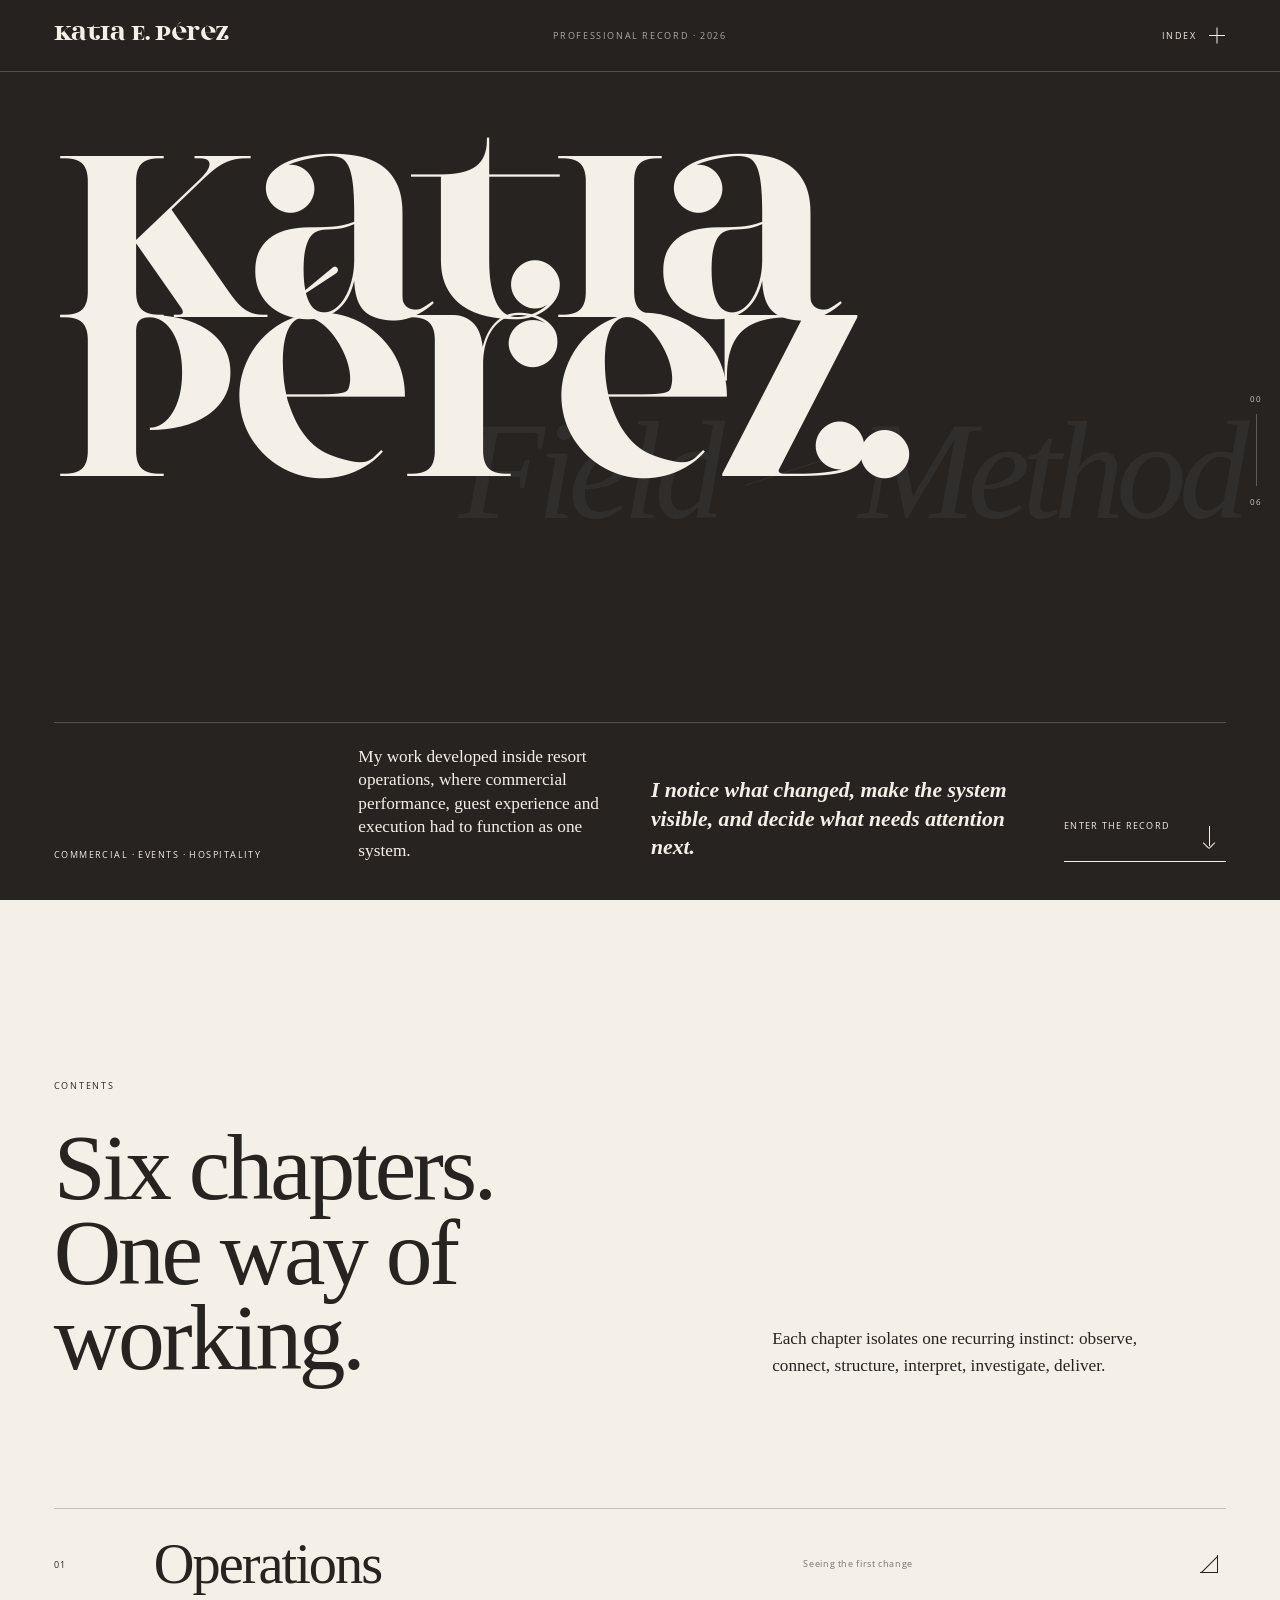
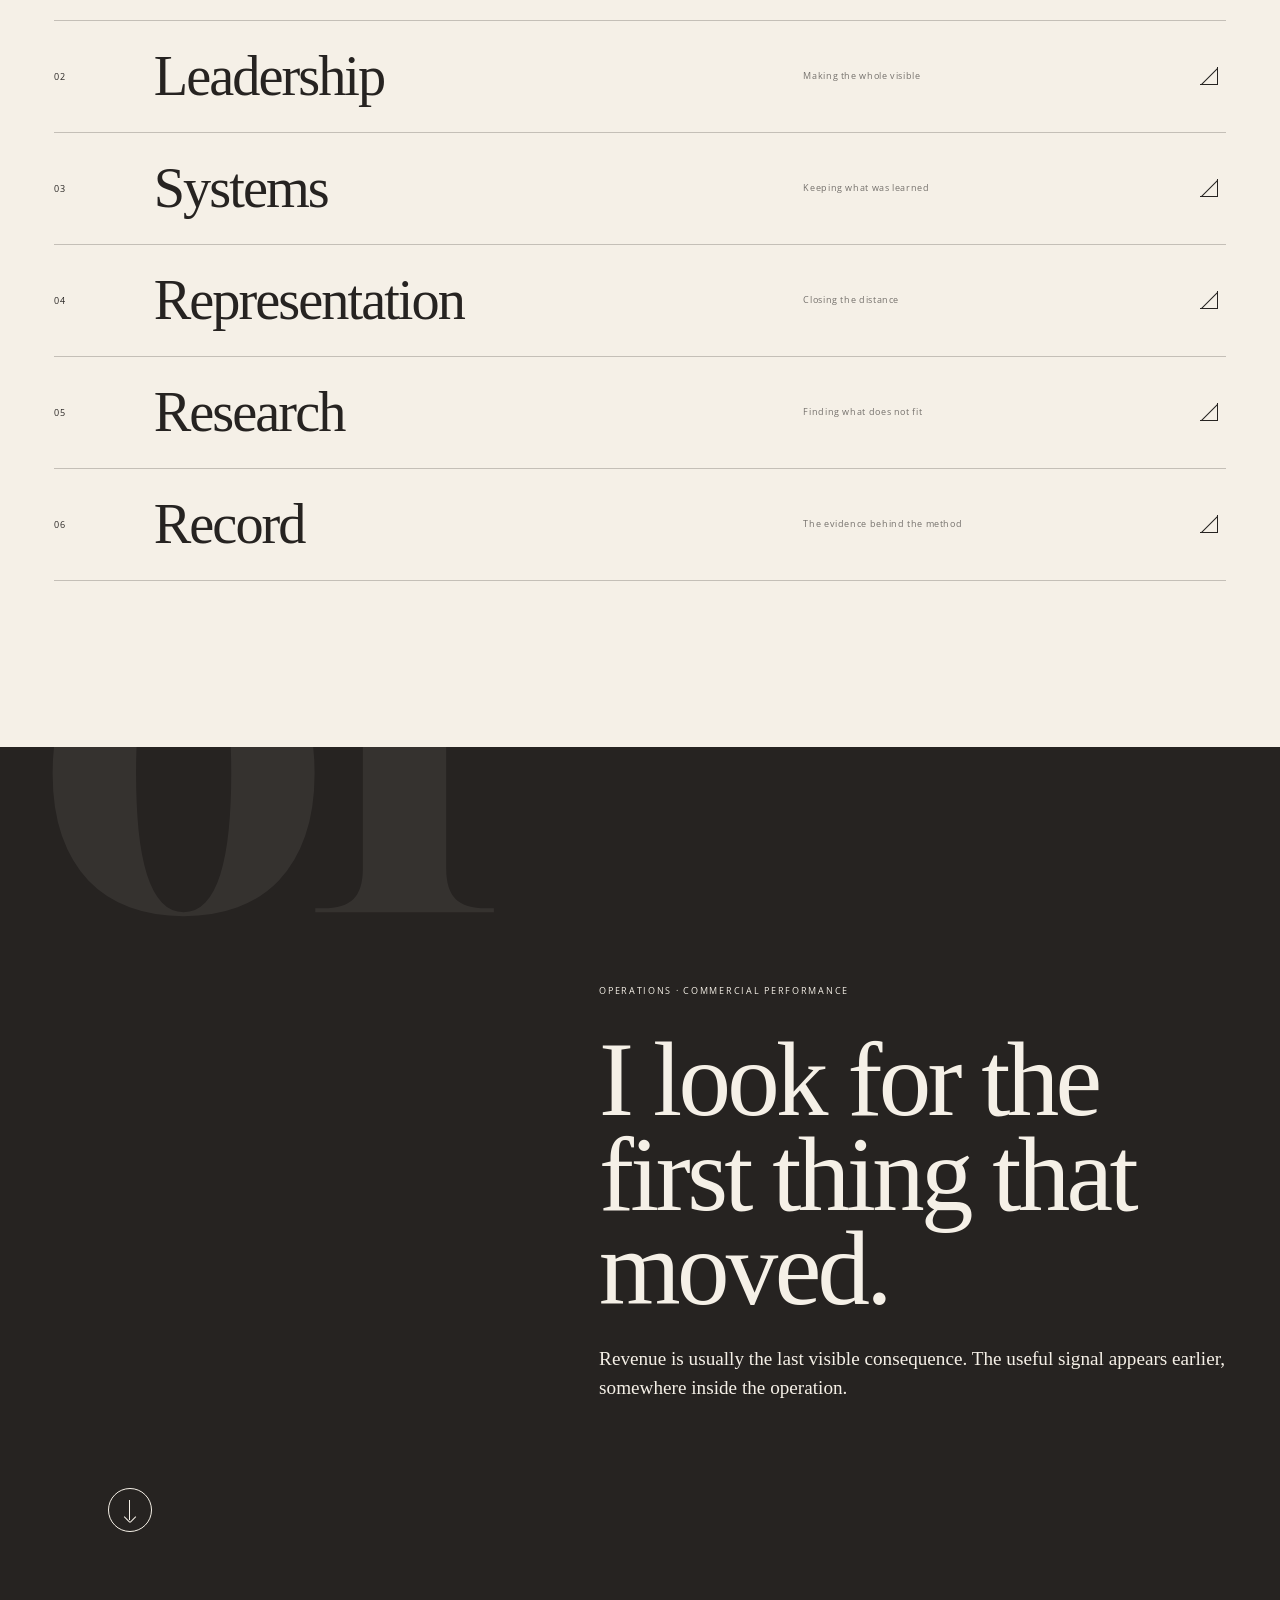
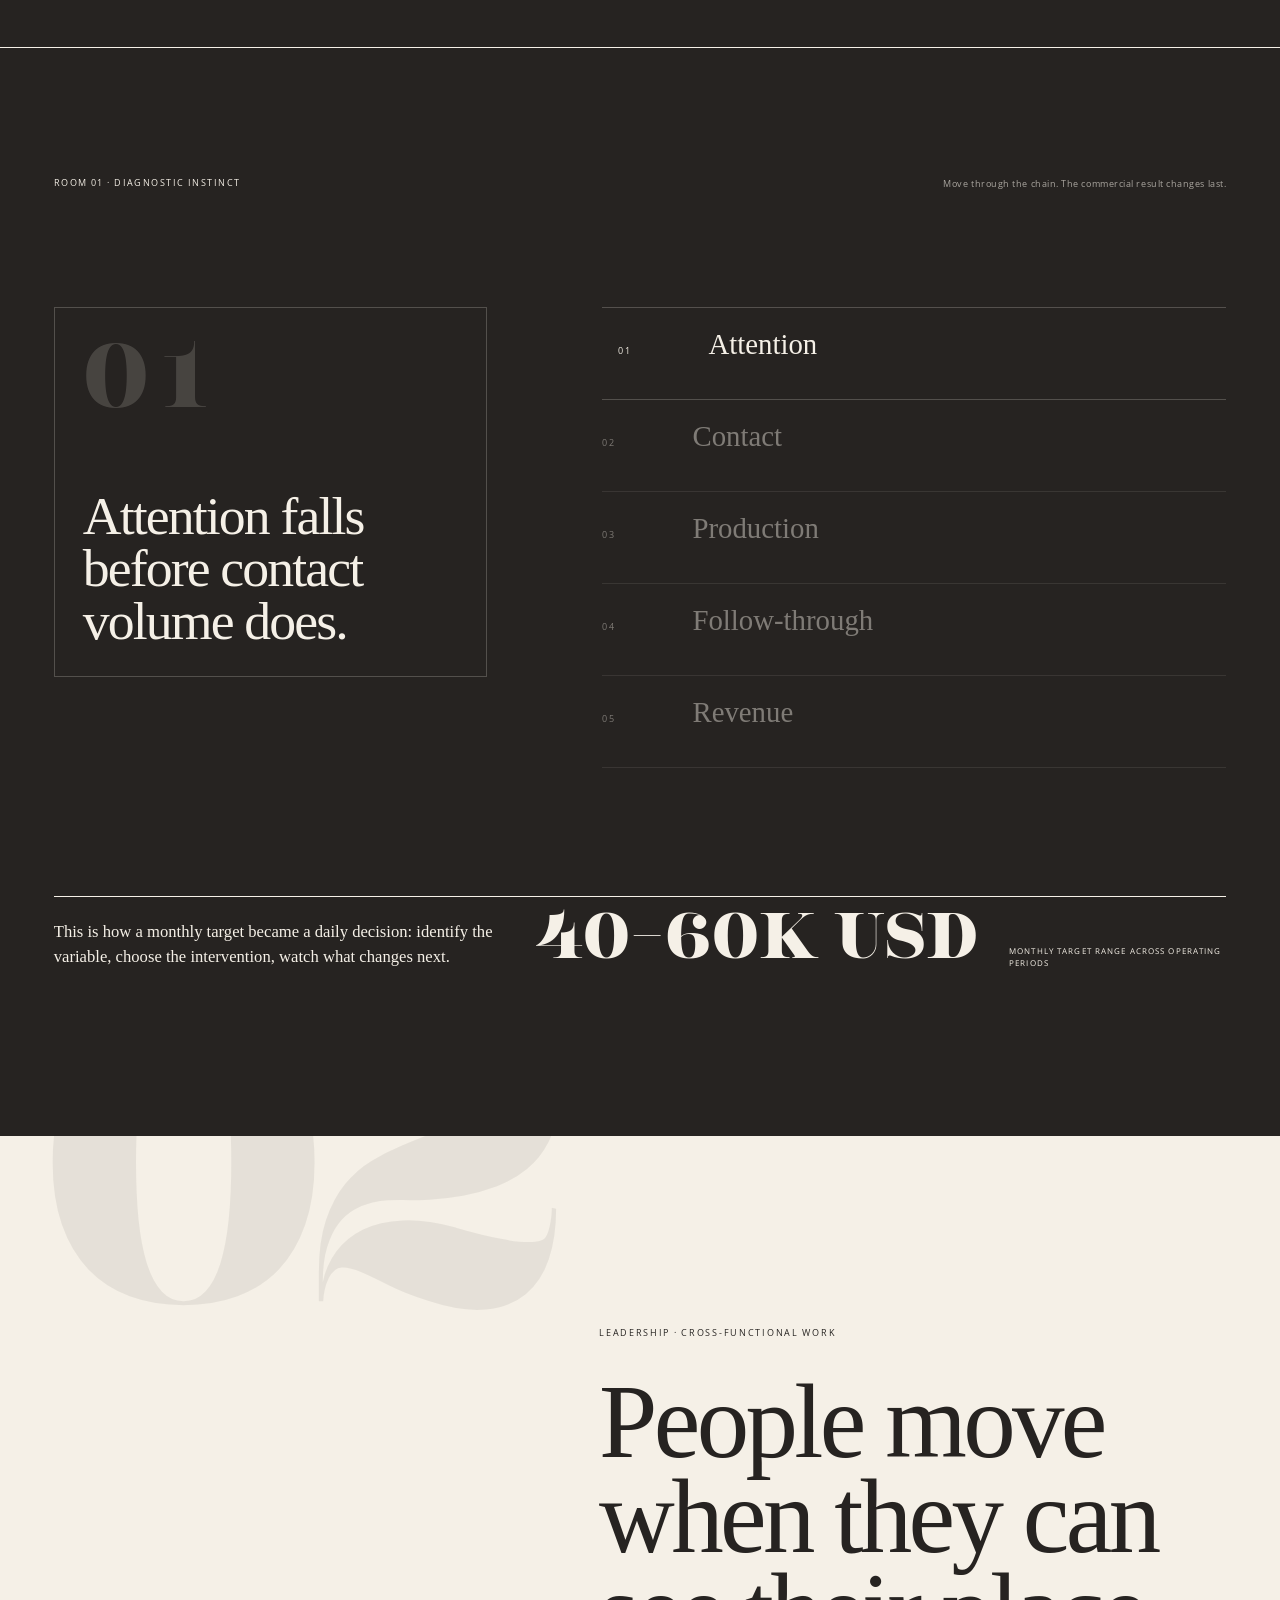
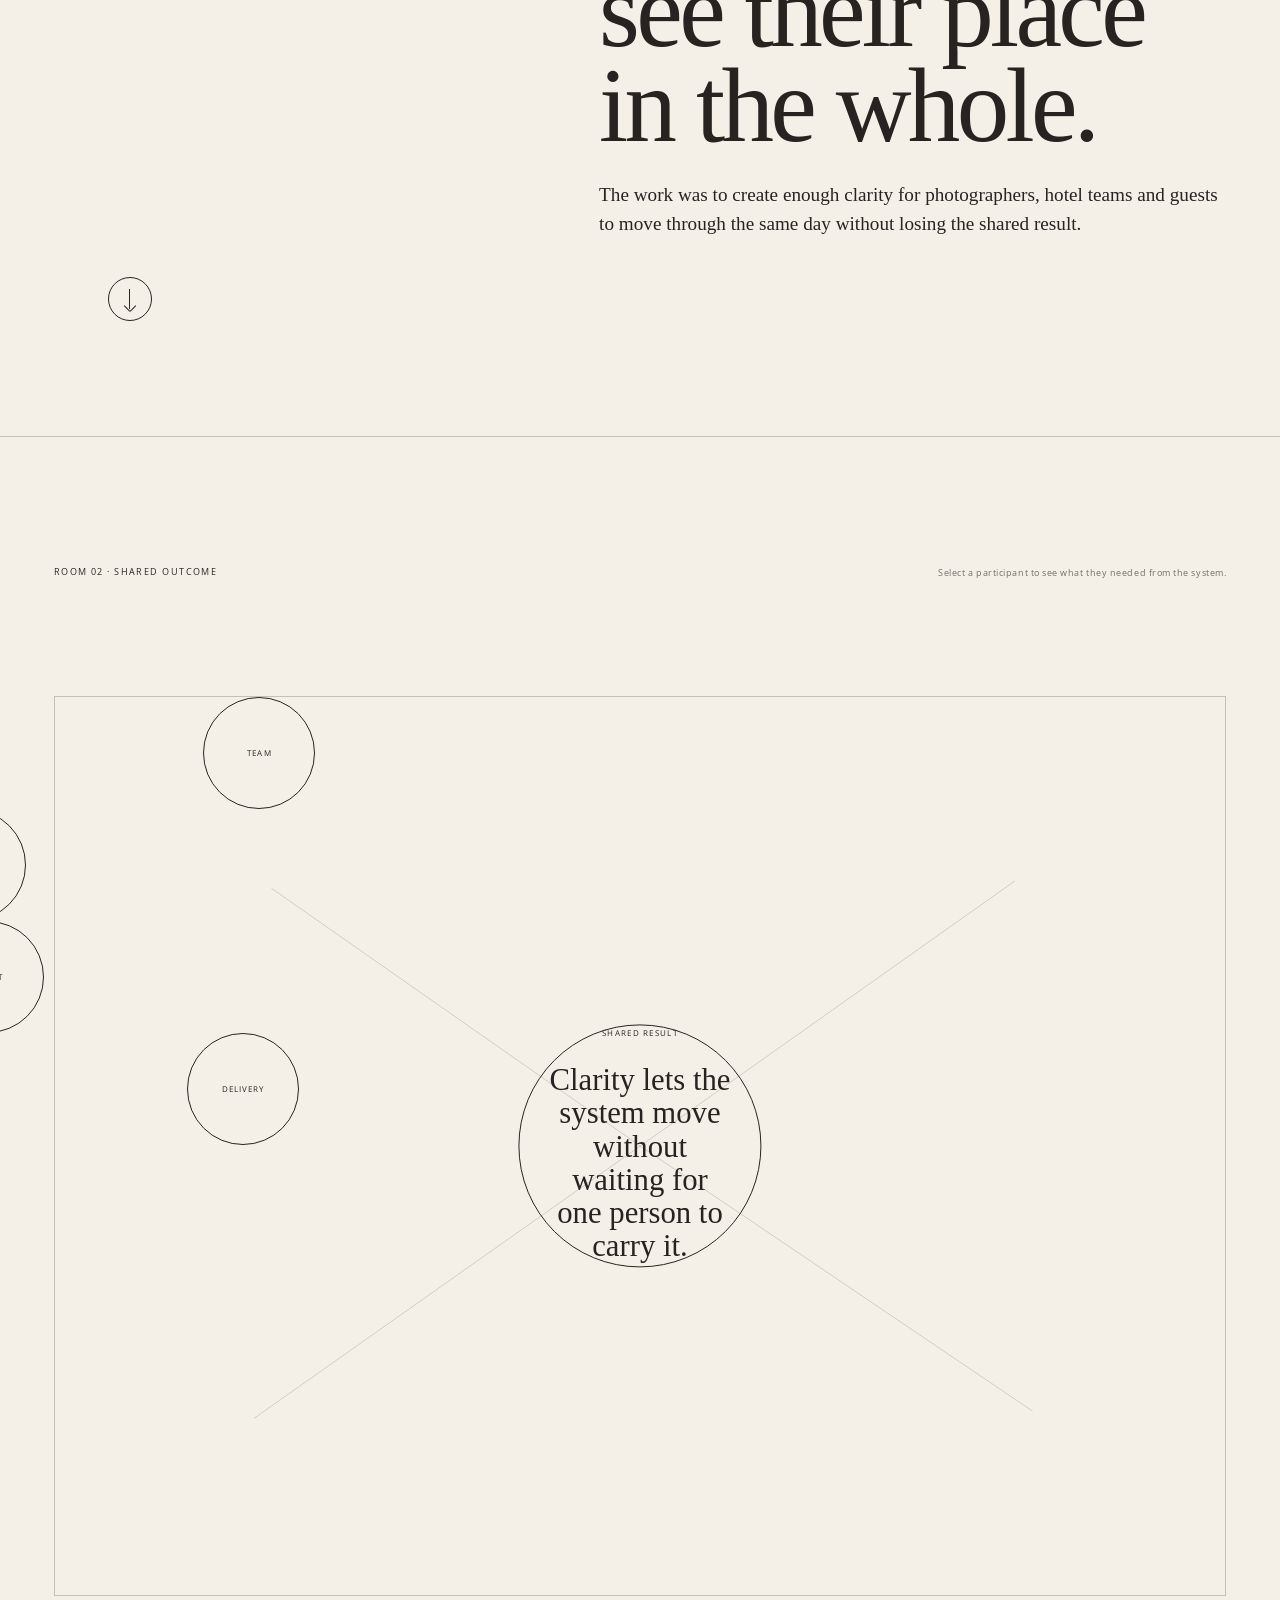
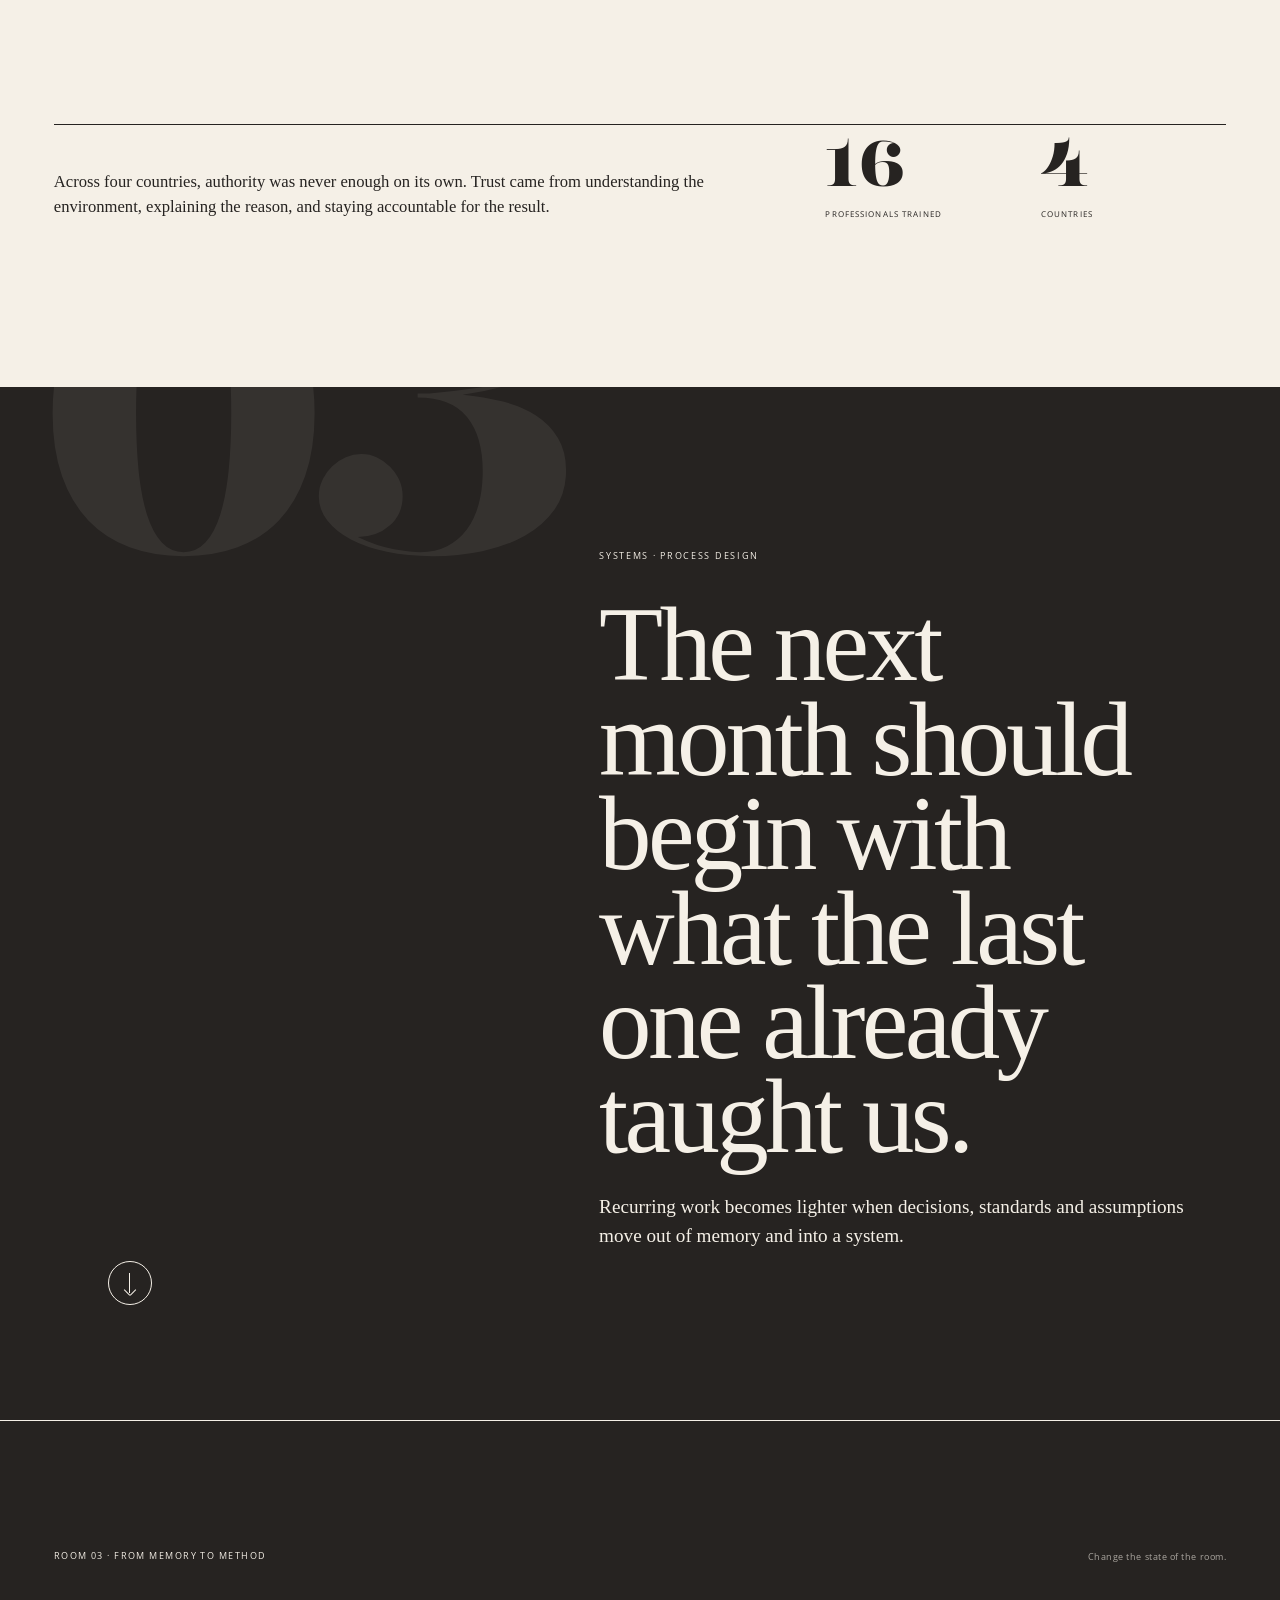
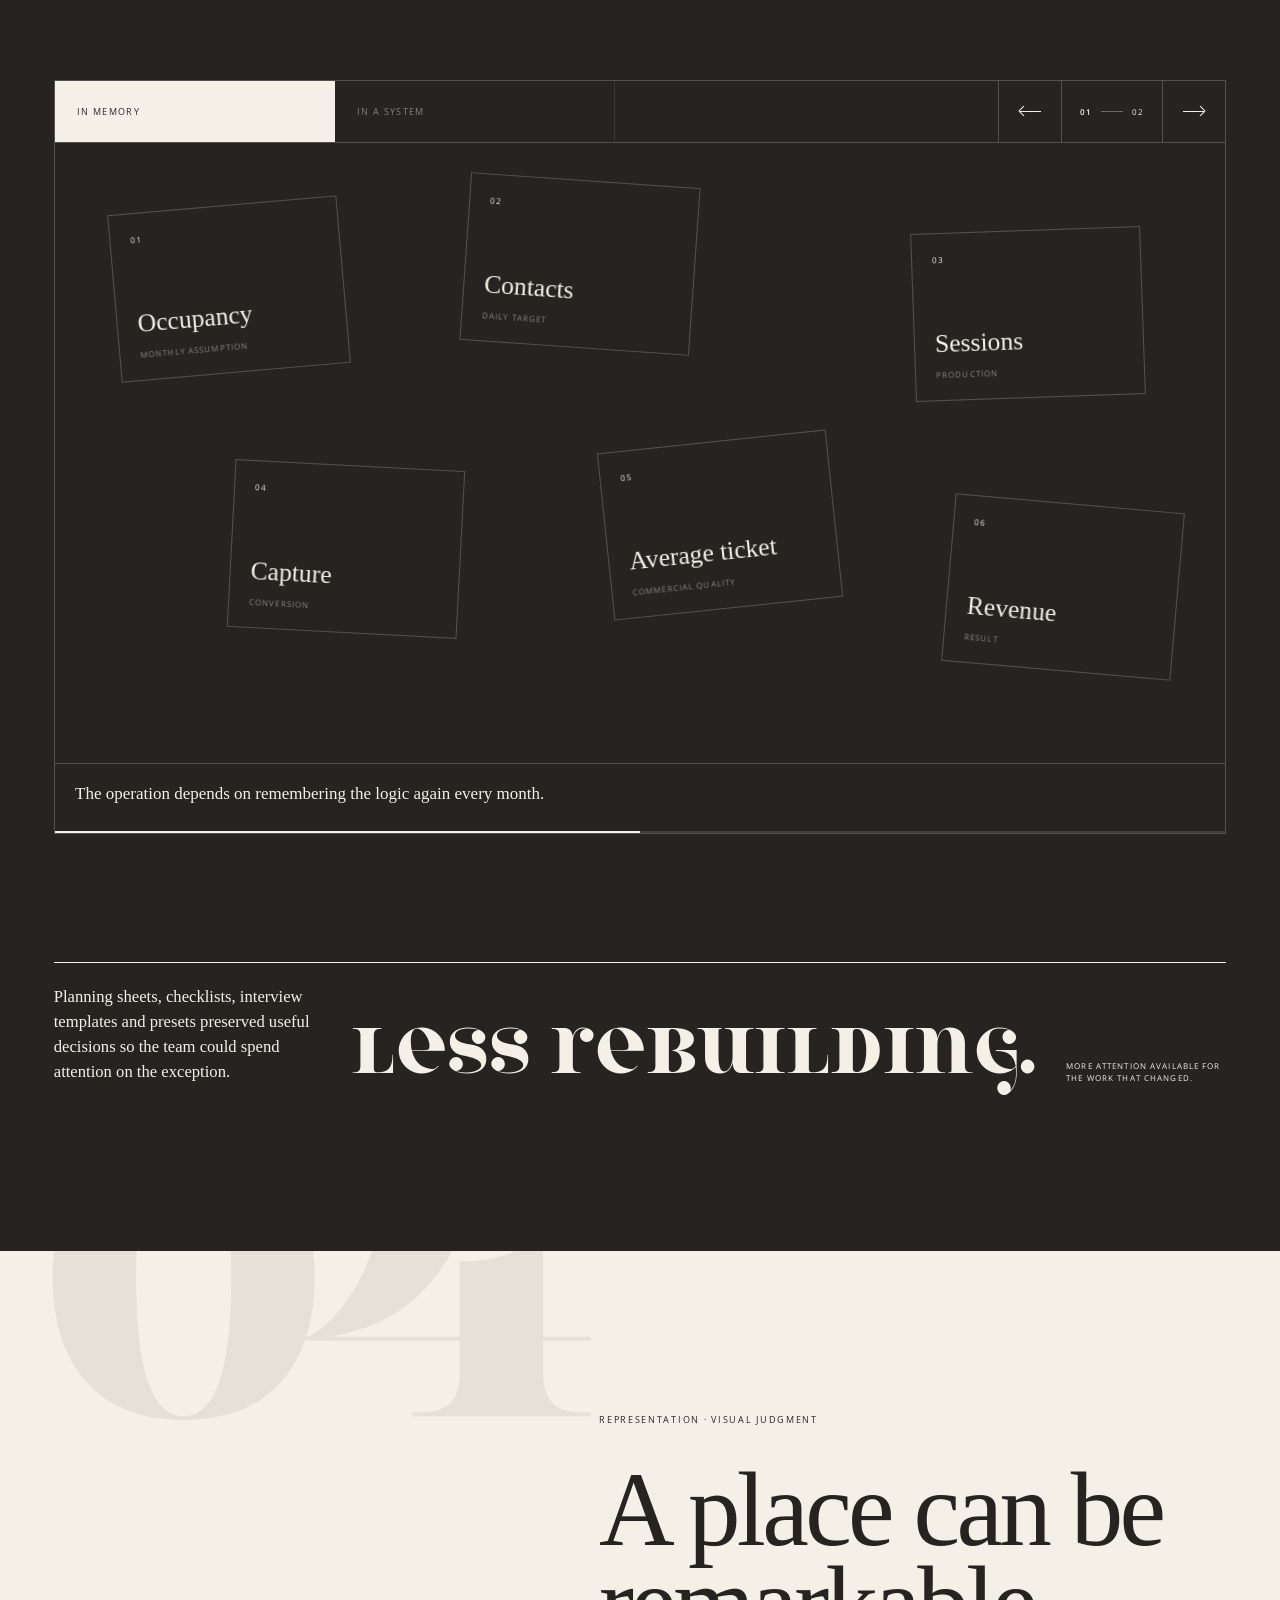
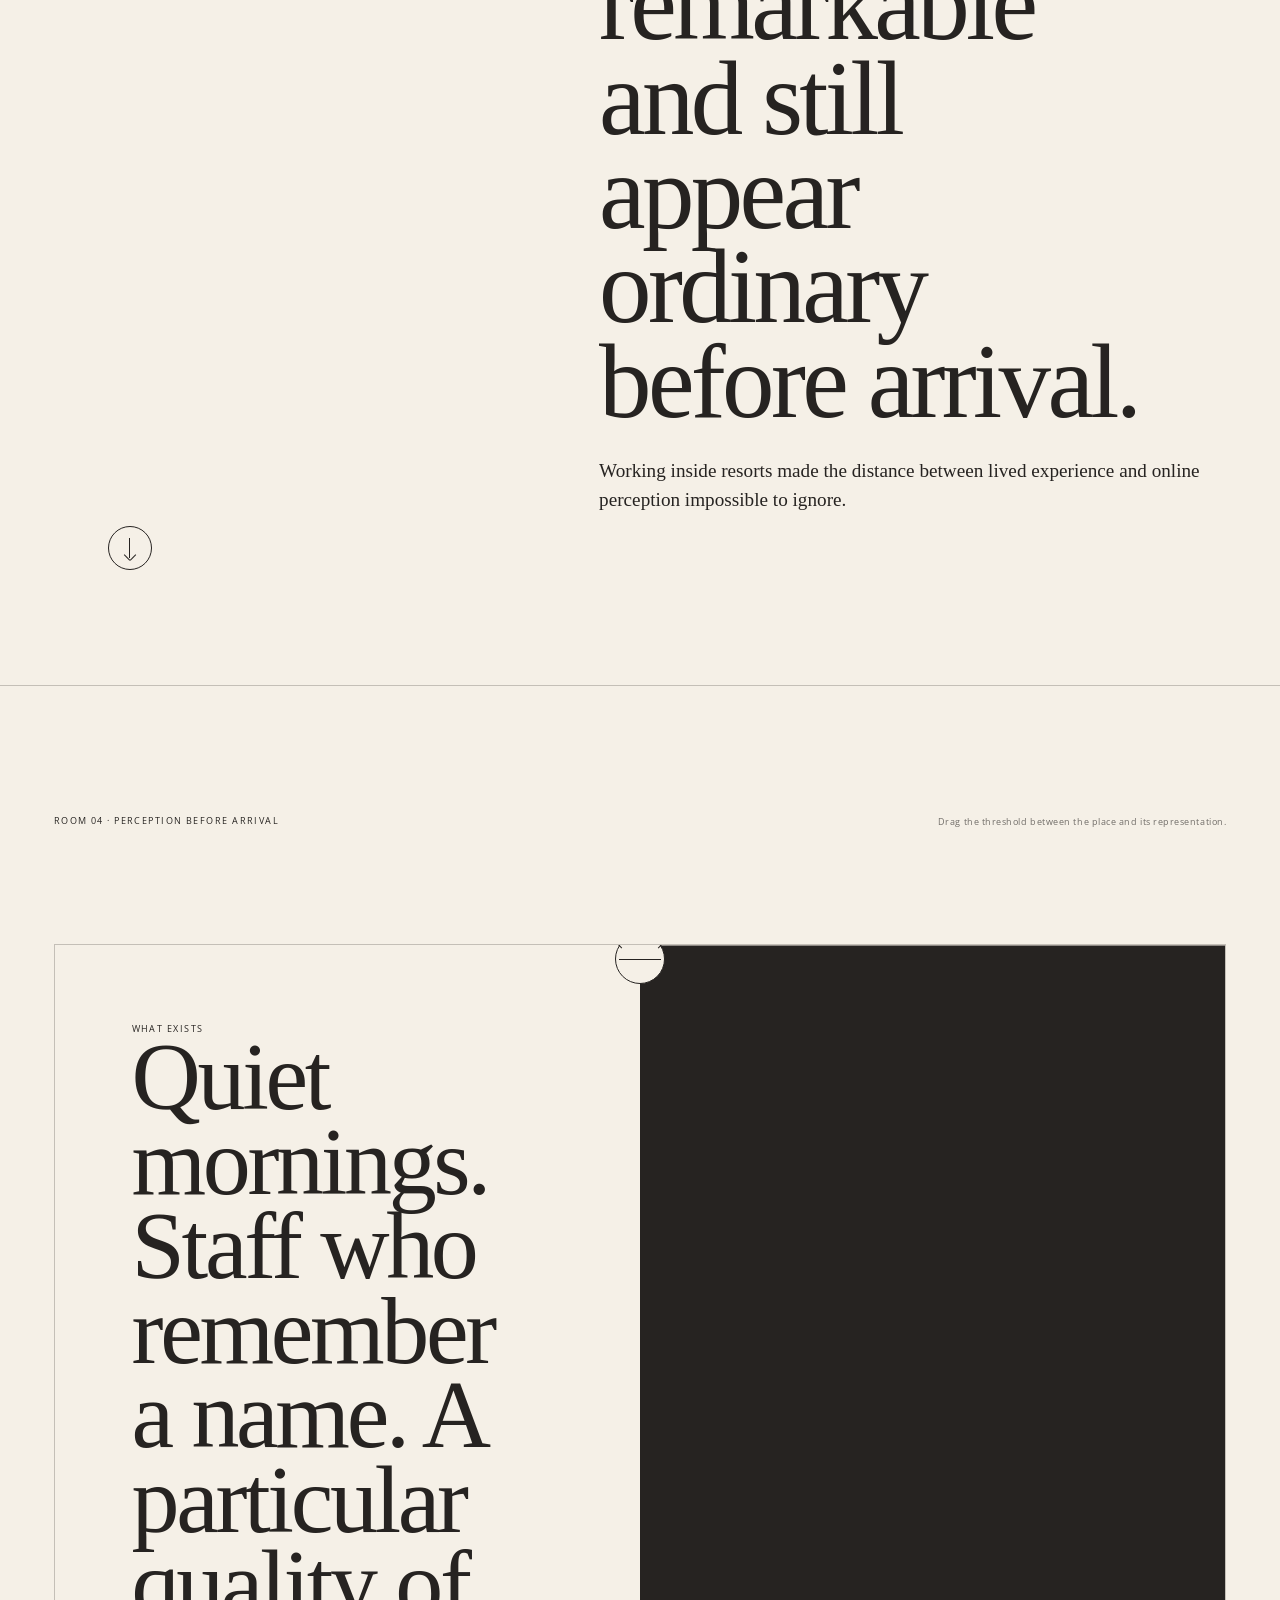
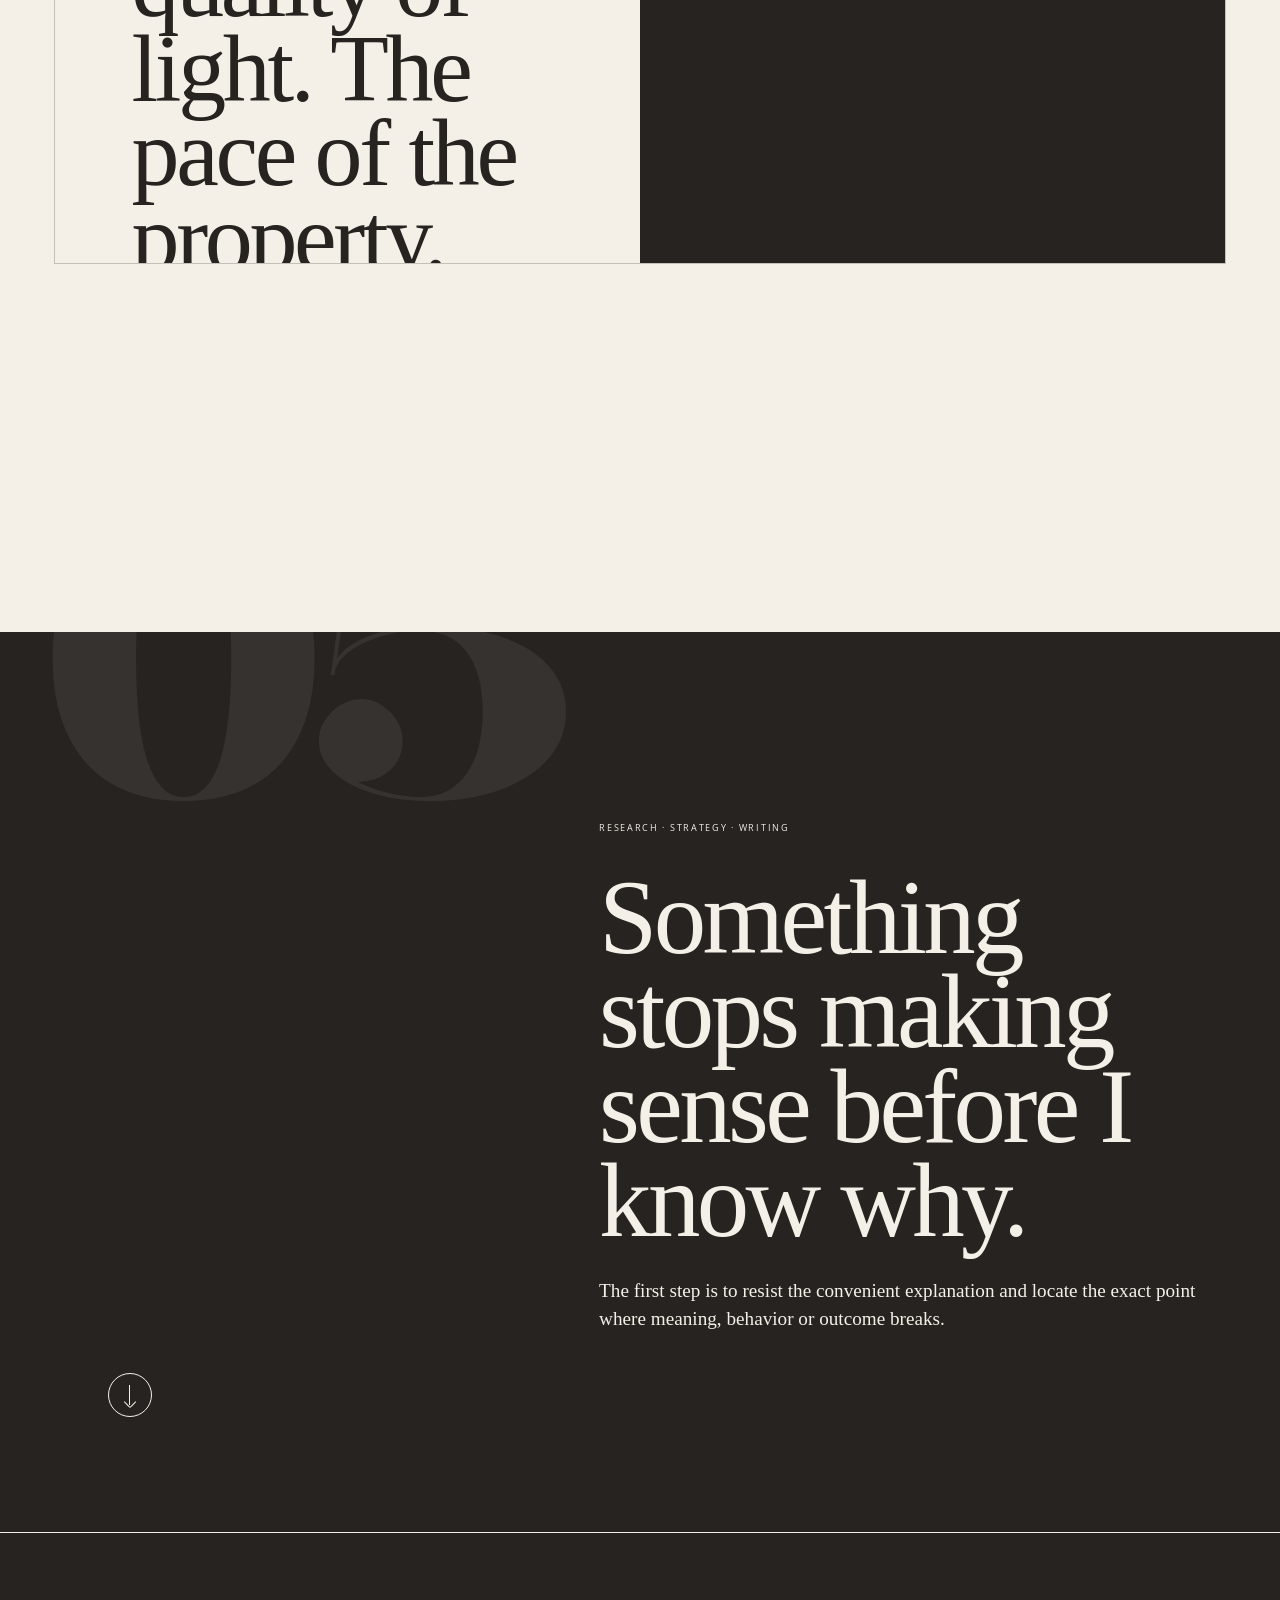
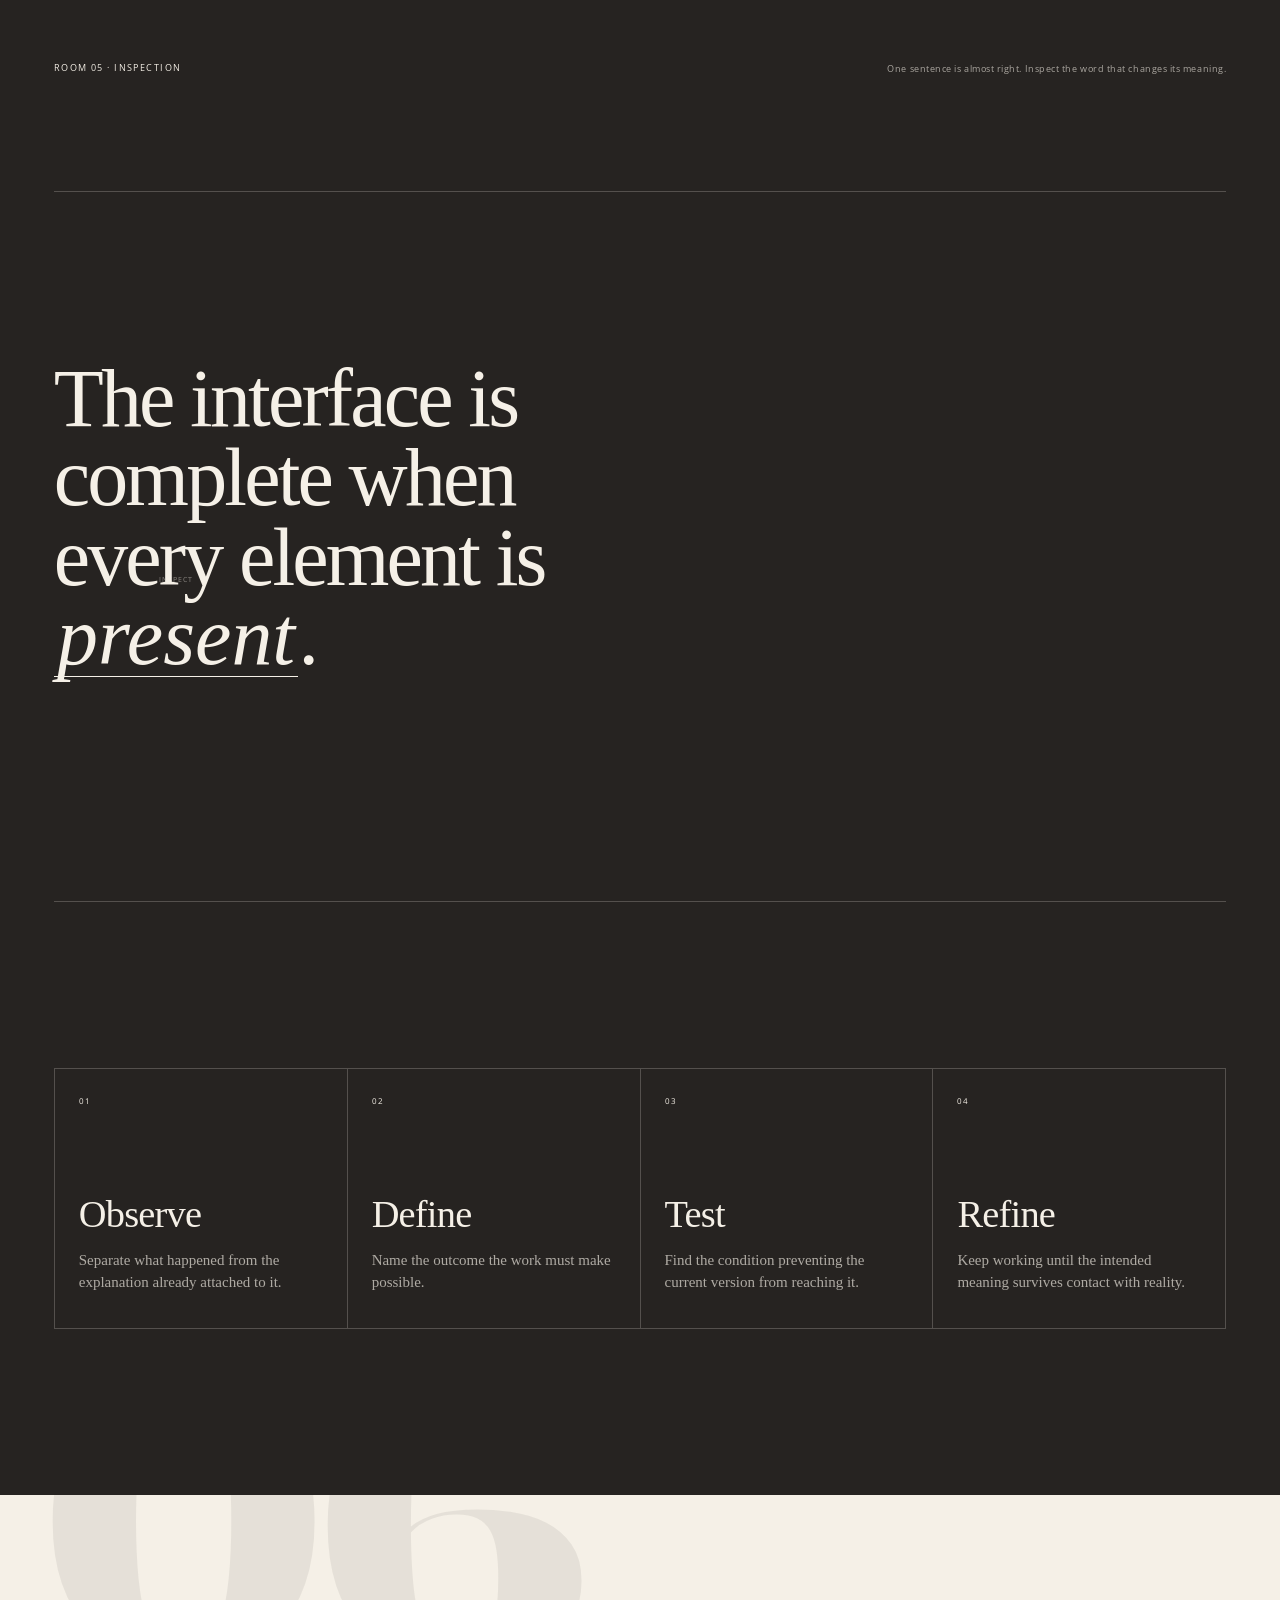
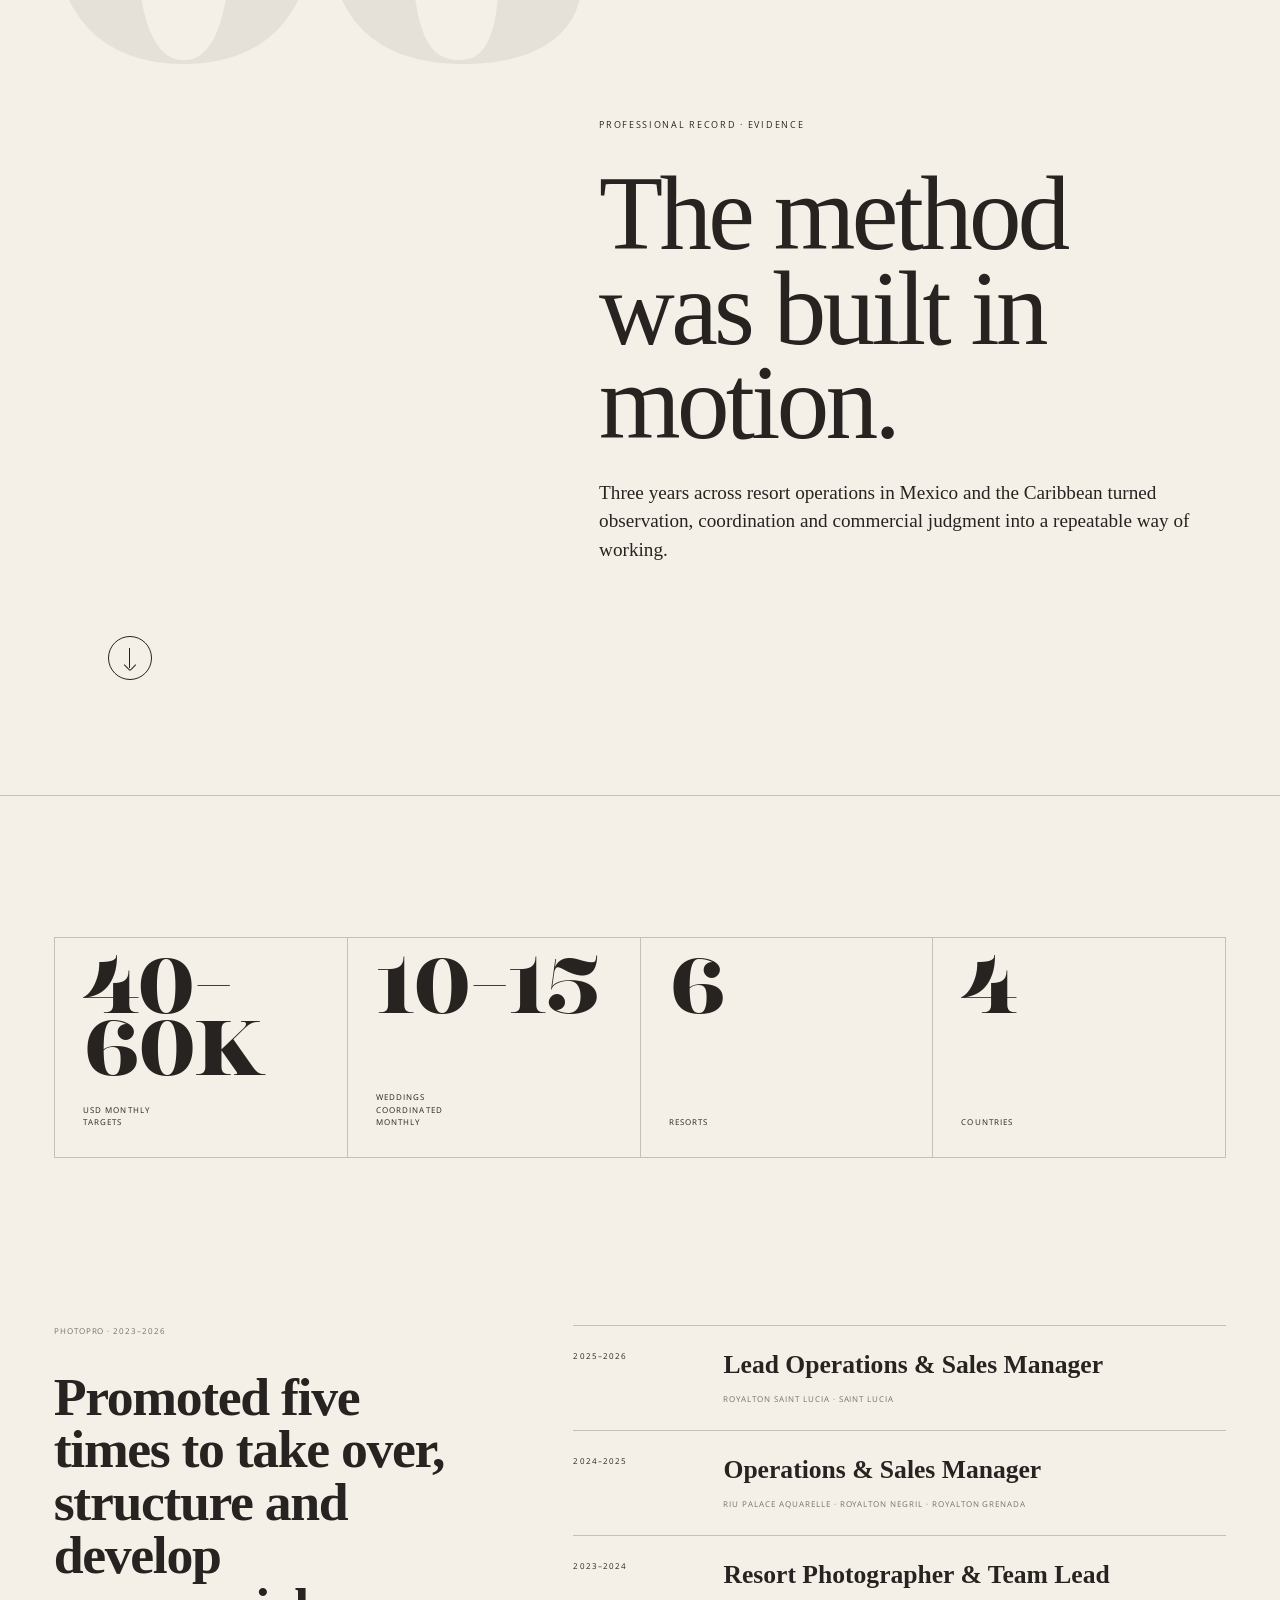
==== commit dff9b2bb: "Add files via upload" ====
--- a/index.html
+++ b/index.html
@@ -58,7 +58,7 @@
 
   <main>
     <section class="cover tone-dark" id="cover" data-chapter="00" data-masthead-tone="dark">
-      <div class="cover__edition" aria-hidden="true">01 / 02</div>
+      <div class="cover__edition" aria-hidden="true"><span>Field</span><i></i><span>Method</span></div>
       <div class="cover__title" data-parallax>
         <span>Katia</span>
         <span>Pérez.</span>
@@ -69,7 +69,7 @@
         <p class="cover__thesis">I notice what changed, make the system visible, and decide what needs attention next.</p>
         <a class="cover__enter" href="#contents" data-chapter-link>
           <span>Enter the record</span>
-          <span aria-hidden="true">↓</span>
+          <span class="motion-cue motion-cue--down" aria-hidden="true"><i></i></span>
         </a>
       </div>
     </section>
@@ -86,37 +86,37 @@
           <span class="contents__number">01</span>
           <span class="contents__title">Operations</span>
           <span class="contents__note">Seeing the first change</span>
-          <span class="contents__arrow" aria-hidden="true">↘</span>
+          <span class="contents__arrow motion-cue motion-cue--corner" aria-hidden="true"><i></i></span>
         </a>
         <a href="#leadership" data-chapter-link class="contents__row reveal">
           <span class="contents__number">02</span>
           <span class="contents__title">Leadership</span>
           <span class="contents__note">Making the whole visible</span>
-          <span class="contents__arrow" aria-hidden="true">↘</span>
+          <span class="contents__arrow motion-cue motion-cue--corner" aria-hidden="true"><i></i></span>
         </a>
         <a href="#systems" data-chapter-link class="contents__row reveal">
           <span class="contents__number">03</span>
           <span class="contents__title">Systems</span>
           <span class="contents__note">Keeping what was learned</span>
-          <span class="contents__arrow" aria-hidden="true">↘</span>
+          <span class="contents__arrow motion-cue motion-cue--corner" aria-hidden="true"><i></i></span>
         </a>
         <a href="#representation" data-chapter-link class="contents__row reveal">
           <span class="contents__number">04</span>
           <span class="contents__title">Representation</span>
           <span class="contents__note">Closing the distance</span>
-          <span class="contents__arrow" aria-hidden="true">↘</span>
+          <span class="contents__arrow motion-cue motion-cue--corner" aria-hidden="true"><i></i></span>
         </a>
         <a href="#research" data-chapter-link class="contents__row reveal">
           <span class="contents__number">05</span>
           <span class="contents__title">Research</span>
           <span class="contents__note">Finding what does not fit</span>
-          <span class="contents__arrow" aria-hidden="true">↘</span>
+          <span class="contents__arrow motion-cue motion-cue--corner" aria-hidden="true"><i></i></span>
         </a>
         <a href="#record" data-chapter-link class="contents__row reveal">
           <span class="contents__number">06</span>
           <span class="contents__title">Record</span>
           <span class="contents__note">The evidence behind the method</span>
-          <span class="contents__arrow" aria-hidden="true">↘</span>
+          <span class="contents__arrow motion-cue motion-cue--corner" aria-hidden="true"><i></i></span>
         </a>
       </nav>
     </section>
@@ -129,7 +129,7 @@
           <h2>I look for the first thing that moved.</h2>
           <p>Revenue is usually the last visible consequence. The useful signal appears earlier, somewhere inside the operation.</p>
         </div>
-        <a class="chapter-threshold__down" href="#operations-room" aria-label="Continue through Operations">↓</a>
+        <a class="chapter-threshold__down" href="#operations-room" aria-label="Continue through Operations"><span class="motion-cue motion-cue--down" aria-hidden="true"><i></i></span></a>
       </section>
 
       <section class="room room--diagnostic" id="operations-room">
@@ -166,7 +166,7 @@
           <h2>People move when they can see their place in the whole.</h2>
           <p>The work was to create enough clarity for photographers, hotel teams and guests to move through the same day without losing the shared result.</p>
         </div>
-        <a class="chapter-threshold__down" href="#leadership-room" aria-label="Continue through Leadership">↓</a>
+        <a class="chapter-threshold__down" href="#leadership-room" aria-label="Continue through Leadership"><span class="motion-cue motion-cue--down" aria-hidden="true"><i></i></span></a>
       </section>
 
       <section class="room room--constellation" id="leadership-room">
@@ -207,7 +207,7 @@
           <h2>The next month should begin with what the last one already taught us.</h2>
           <p>Recurring work becomes lighter when decisions, standards and assumptions move out of memory and into a system.</p>
         </div>
-        <a class="chapter-threshold__down" href="#systems-room" aria-label="Continue through Systems">↓</a>
+        <a class="chapter-threshold__down" href="#systems-room" aria-label="Continue through Systems"><span class="motion-cue motion-cue--down" aria-hidden="true"><i></i></span></a>
       </section>
 
       <section class="room room--system" id="systems-room">
@@ -216,22 +216,45 @@
           <p>Change the state of the room.</p>
         </header>
 
-        <div class="system-lab reveal" data-system-state="noise">
-          <div class="system-lab__controls" role="group" aria-label="System state">
-            <button type="button" class="is-active" data-system-choice="noise">In memory</button>
-            <button type="button" data-system-choice="method">In a system</button>
-          </div>
-          <div class="system-lab__stage">
-            <div class="system-card card-a"><span>01</span><strong>Occupancy</strong><small>monthly assumption</small></div>
-            <div class="system-card card-b"><span>02</span><strong>Contacts</strong><small>daily target</small></div>
-            <div class="system-card card-c"><span>03</span><strong>Sessions</strong><small>production</small></div>
-            <div class="system-card card-d"><span>04</span><strong>Capture</strong><small>conversion</small></div>
-            <div class="system-card card-e"><span>05</span><strong>Average ticket</strong><small>commercial quality</small></div>
-            <div class="system-card card-f"><span>06</span><strong>Revenue</strong><small>result</small></div>
-          </div>
-          <div class="system-lab__caption">
-            <p data-system-caption>The operation depends on remembering the logic again every month.</p>
-          </div>
+        <div class="system-carousel reveal" data-system-carousel aria-roledescription="carousel" aria-label="From memory to method">
+          <div class="system-carousel__header">
+            <div class="system-carousel__tabs" role="tablist" aria-label="System scenes">
+              <button type="button" class="is-active" role="tab" aria-selected="true" data-system-slide="0">In memory</button>
+              <button type="button" role="tab" aria-selected="false" data-system-slide="1">In a system</button>
+            </div>
+            <div class="system-carousel__navigation">
+              <button type="button" class="carousel-control carousel-control--previous" data-system-previous aria-label="Previous scene"><span aria-hidden="true"><i></i></span></button>
+              <span class="system-carousel__count" aria-live="polite"><b data-system-current>01</b><i></i><span>02</span></span>
+              <button type="button" class="carousel-control carousel-control--next" data-system-next aria-label="Next scene"><span aria-hidden="true"><i></i></span></button>
+            </div>
+          </div>
+          <div class="system-carousel__viewport" data-system-viewport>
+            <div class="system-carousel__track" data-system-track>
+              <section class="system-slide system-slide--memory" role="tabpanel" aria-label="In memory">
+                <div class="system-slide__stage system-slide__stage--memory">
+                  <div class="system-card card-a"><span>01</span><strong>Occupancy</strong><small>monthly assumption</small></div>
+                  <div class="system-card card-b"><span>02</span><strong>Contacts</strong><small>daily target</small></div>
+                  <div class="system-card card-c"><span>03</span><strong>Sessions</strong><small>production</small></div>
+                  <div class="system-card card-d"><span>04</span><strong>Capture</strong><small>conversion</small></div>
+                  <div class="system-card card-e"><span>05</span><strong>Average ticket</strong><small>commercial quality</small></div>
+                  <div class="system-card card-f"><span>06</span><strong>Revenue</strong><small>result</small></div>
+                </div>
+                <p class="system-slide__caption">The operation depends on remembering the logic again every month.</p>
+              </section>
+              <section class="system-slide system-slide--method" role="tabpanel" aria-label="In a system" aria-hidden="true">
+                <div class="system-slide__stage system-slide__stage--method">
+                  <div class="system-card"><span>01</span><strong>Occupancy</strong><small>monthly assumption</small></div>
+                  <div class="system-card"><span>02</span><strong>Contacts</strong><small>daily target</small></div>
+                  <div class="system-card"><span>03</span><strong>Sessions</strong><small>production</small></div>
+                  <div class="system-card"><span>04</span><strong>Capture</strong><small>conversion</small></div>
+                  <div class="system-card"><span>05</span><strong>Average ticket</strong><small>commercial quality</small></div>
+                  <div class="system-card"><span>06</span><strong>Revenue</strong><small>result</small></div>
+                </div>
+                <p class="system-slide__caption">The relationships remain visible, so attention can move to the variable that changed.</p>
+              </section>
+            </div>
+          </div>
+          <div class="system-carousel__progress" aria-hidden="true"><span data-system-progress></span></div>
         </div>
 
         <div class="room__footnote reveal">
@@ -250,7 +273,7 @@
           <h2>A place can be remarkable and still appear ordinary before arrival.</h2>
           <p>Working inside resorts made the distance between lived experience and online perception impossible to ignore.</p>
         </div>
-        <a class="chapter-threshold__down" href="#representation-room" aria-label="Continue through Representation">↓</a>
+        <a class="chapter-threshold__down" href="#representation-room" aria-label="Continue through Representation"><span class="motion-cue motion-cue--down" aria-hidden="true"><i></i></span></a>
       </section>
 
       <section class="room room--representation" id="representation-room">
@@ -269,13 +292,13 @@
             <p>A room type. A pool. A rating. Amenities. A price. Fragments that make distinct places easy to compare and difficult to remember.</p>
           </div>
           <button class="perception__handle" type="button" data-perception-handle aria-label="Drag to compare the place and its representation">
-            <span aria-hidden="true">↔</span>
+            <span class="drag-cue" aria-hidden="true"><i></i><b></b></span>
           </button>
         </div>
 
         <div class="room__footnote reveal">
           <p>That observation became EXIF Studio: research, writing and visual direction focused on the distance between what a place is and what a guest can perceive before booking.</p>
-          <a href="https://exif.studio" target="_blank" rel="noreferrer"><span>Visit EXIF Studio</span> ↗</a>
+          <a class="text-link text-link--external" href="https://exif.studio" target="_blank" rel="noreferrer"><span>Visit EXIF Studio</span><span class="external-cue" aria-hidden="true"><i></i></span></a>
         </div>
       </section>
     </article>
@@ -288,7 +311,7 @@
           <h2>Something stops making sense before I know why.</h2>
           <p>The first step is to resist the convenient explanation and locate the exact point where meaning, behavior or outcome breaks.</p>
         </div>
-        <a class="chapter-threshold__down" href="#research-room" aria-label="Continue through Research">↓</a>
+        <a class="chapter-threshold__down" href="#research-room" aria-label="Continue through Research"><span class="motion-cue motion-cue--down" aria-hidden="true"><i></i></span></a>
       </section>
 
       <section class="room room--inspection" id="research-room">
@@ -306,7 +329,7 @@
           </p>
           <div class="inspection__drawer" data-inspection-drawer>
             <span class="inspection__wrong">Present</span>
-            <span class="inspection__becomes">→</span>
+            <span class="inspection__becomes" aria-hidden="true"><i></i></span>
             <span class="inspection__right">Understood</span>
             <p>Completion is an inventory. Clarity is an outcome. The work continues until the intended meaning is the easiest one to reach.</p>
           </div>
@@ -329,7 +352,7 @@
           <h2>The method was built in motion.</h2>
           <p>Three years across resort operations in Mexico and the Caribbean turned observation, coordination and commercial judgment into a repeatable way of working.</p>
         </div>
-        <a class="chapter-threshold__down" href="#record-room" aria-label="Continue through Professional Record">↓</a>
+        <a class="chapter-threshold__down" href="#record-room" aria-label="Continue through Professional Record"><span class="motion-cue motion-cue--down" aria-hidden="true"><i></i></span></a>
       </section>
 
       <section class="record-room" id="record-room">
--- a/styles.css
+++ b/styles.css
@@ -1819,3 +1819,468 @@
   .record-room__metrics { grid-template-columns: 1fr; }
   .closing__links a { grid-template-columns: 1fr; gap: 8px; }
 }
+
+/* v5 interaction polish --------------------------------------------------- */
+
+/* The cover mark reads as an editorial axis, never as pagination. */
+.cover__edition {
+  right: clamp(18px, 3vw, 54px);
+  bottom: clamp(26px, 4vw, 62px);
+  display: flex;
+  align-items: center;
+  gap: clamp(14px, 2vw, 28px);
+  font-family: var(--body);
+  font-size: clamp(68px, 11vw, 178px);
+  font-style: italic;
+  letter-spacing: -.055em;
+  color: rgba(245, 240, 231, .055);
+  white-space: nowrap;
+}
+.cover__edition i {
+  width: clamp(46px, 7vw, 112px);
+  height: 1px;
+  background: currentColor;
+  transform: rotate(-18deg);
+}
+
+/* Drawn motion cues replace font arrows. */
+.motion-cue {
+  position: relative;
+  display: inline-grid;
+  width: 34px;
+  height: 34px;
+  place-items: center;
+  overflow: visible;
+}
+.motion-cue i,
+.motion-cue::before,
+.motion-cue::after {
+  content: "";
+  position: absolute;
+  display: block;
+}
+.motion-cue--down i {
+  width: 1px;
+  height: 20px;
+  background: currentColor;
+  transform-origin: 50% 100%;
+}
+.motion-cue--down::before,
+.motion-cue--down::after {
+  width: 8px;
+  height: 1px;
+  bottom: 7px;
+  background: currentColor;
+}
+.motion-cue--down::before { transform: translateX(-3px) rotate(45deg); }
+.motion-cue--down::after { transform: translateX(3px) rotate(-45deg); }
+.motion-cue--corner i {
+  width: 18px;
+  height: 18px;
+  border-right: 1px solid currentColor;
+  border-bottom: 1px solid currentColor;
+}
+.motion-cue--corner::before {
+  width: 23px;
+  height: 1px;
+  background: currentColor;
+  transform: rotate(-45deg);
+}
+.motion-cue--corner::after {
+  inset: 3px;
+  border: 1px solid currentColor;
+  border-radius: 50%;
+  opacity: 0;
+  transform: scale(.55);
+}
+
+/* Universal invitation language for interactive objects. */
+:is(a, button):focus-visible {
+  outline: 1px solid currentColor;
+  outline-offset: 5px;
+}
+.cover__enter,
+.chapter-threshold__down,
+.contents__row,
+.index-panel__nav a,
+.diagnostic__item,
+.constellation__node,
+.system-carousel__tabs button,
+.carousel-control,
+.inspection__word,
+.perception__handle,
+.text-link,
+.closing__links a {
+  position: relative;
+}
+.cover__enter .motion-cue,
+.chapter-threshold__down .motion-cue {
+  animation: cue-breathe 2.4s var(--ease) infinite;
+}
+.contents__row .motion-cue--corner::after,
+.index-panel__nav a::after,
+.diagnostic__item::after,
+.system-carousel__tabs button::after,
+.closing__links a::after {
+  transition: opacity .35s ease, transform .5s var(--ease);
+}
+.contents__row:hover .motion-cue--corner::after,
+.contents__row:focus-visible .motion-cue--corner::after {
+  opacity: .22;
+  transform: scale(1.22);
+}
+.contents__row:hover .motion-cue--corner::before,
+.contents__row:focus-visible .motion-cue--corner::before {
+  animation: cue-travel .75s var(--ease);
+}
+.index-panel__nav a::after,
+.diagnostic__item::after,
+.system-carousel__tabs button::after,
+.closing__links a::after {
+  content: "";
+  position: absolute;
+  left: 0;
+  bottom: -1px;
+  width: 100%;
+  height: 1px;
+  background: currentColor;
+  transform: scaleX(0);
+  transform-origin: left;
+  opacity: .8;
+}
+.index-panel__nav a:hover::after,
+.index-panel__nav a:focus-visible::after,
+.diagnostic__item:hover::after,
+.diagnostic__item:focus-visible::after,
+.system-carousel__tabs button:hover::after,
+.system-carousel__tabs button:focus-visible::after,
+.closing__links a:hover::after,
+.closing__links a:focus-visible::after {
+  transform: scaleX(1);
+}
+
+/* Drag handle, made from geometry instead of a text glyph. */
+.drag-cue {
+  position: relative;
+  width: 26px;
+  height: 16px;
+  display: block;
+}
+.drag-cue i {
+  position: absolute;
+  top: 50%;
+  left: 3px;
+  right: 3px;
+  height: 1px;
+  background: currentColor;
+}
+.drag-cue::before,
+.drag-cue::after {
+  content: "";
+  position: absolute;
+  top: 5px;
+  width: 6px;
+  height: 6px;
+  border-top: 1px solid currentColor;
+  border-left: 1px solid currentColor;
+}
+.drag-cue::before { left: 2px; transform: rotate(-45deg); }
+.drag-cue::after { right: 2px; transform: rotate(135deg); }
+.perception__handle span { transition: transform .35s var(--ease), box-shadow .35s ease; }
+.perception__handle:hover span,
+.perception__handle:focus-visible span {
+  transform: translate(-50%, -50%) scale(1.12);
+  box-shadow: 0 0 0 9px rgba(245,240,231,.12);
+}
+.perception__handle:hover .drag-cue,
+.perception__handle:focus-visible .drag-cue { animation: drag-prompt 1.15s ease-in-out infinite; }
+
+/* External link cue. */
+.text-link { display: inline-flex; align-items: center; gap: 12px; }
+.external-cue {
+  position: relative;
+  width: 18px;
+  height: 18px;
+  display: inline-block;
+  border-top: 1px solid currentColor;
+  border-right: 1px solid currentColor;
+  transition: transform .35s var(--ease);
+}
+.external-cue i {
+  position: absolute;
+  width: 20px;
+  height: 1px;
+  top: 8px;
+  right: -1px;
+  background: currentColor;
+  transform: rotate(-45deg);
+  transform-origin: right;
+}
+.text-link:hover .external-cue,
+.text-link:focus-visible .external-cue { transform: translate(4px, -4px); }
+
+/* The inspection transition uses a designed line. */
+.inspection__becomes {
+  position: relative;
+  width: 50px;
+  height: 24px;
+  display: inline-block;
+}
+.inspection__becomes i {
+  position: absolute;
+  left: 0;
+  right: 4px;
+  top: 50%;
+  height: 1px;
+  background: currentColor;
+}
+.inspection__becomes::before,
+.inspection__becomes::after {
+  content: "";
+  position: absolute;
+  right: 1px;
+  width: 8px;
+  height: 1px;
+  background: currentColor;
+}
+.inspection__becomes::before { top: calc(50% - 3px); transform: rotate(45deg); }
+.inspection__becomes::after { top: calc(50% + 3px); transform: rotate(-45deg); }
+.inspection__word::before {
+  content: "";
+  position: absolute;
+  inset: -.12em -.18em;
+  border: 1px solid currentColor;
+  border-radius: 50%;
+  opacity: 0;
+  transform: scale(.8) rotate(-4deg);
+  transition: opacity .3s ease, transform .45s var(--ease);
+}
+.inspection__word:hover::before,
+.inspection__word:focus-visible::before {
+  opacity: .34;
+  transform: scale(1) rotate(-4deg);
+}
+
+/* True two-scene carousel. */
+.system-carousel {
+  border: 1px solid var(--line-dark);
+  overflow: hidden;
+}
+.system-carousel__header {
+  min-height: 62px;
+  display: grid;
+  grid-template-columns: 1fr auto;
+  border-bottom: 1px solid var(--line-dark);
+}
+.system-carousel__tabs {
+  display: grid;
+  grid-template-columns: repeat(2, minmax(145px, 1fr));
+  max-width: 560px;
+}
+.system-carousel__tabs button {
+  appearance: none;
+  border: 0;
+  border-right: 1px solid var(--line-dark);
+  background: transparent;
+  color: inherit;
+  padding: 19px 22px;
+  cursor: pointer;
+  font-family: var(--ui);
+  font-size: 9px;
+  text-transform: uppercase;
+  letter-spacing: .15em;
+  text-align: left;
+  opacity: .46;
+  transition: opacity .3s ease, background .35s ease, color .35s ease;
+}
+.system-carousel__tabs button.is-active {
+  opacity: 1;
+  background: var(--cream);
+  color: var(--ink);
+}
+.system-carousel__navigation {
+  display: flex;
+  align-items: stretch;
+  border-left: 1px solid var(--line-dark);
+}
+.carousel-control {
+  appearance: none;
+  width: 62px;
+  border: 0;
+  background: transparent;
+  color: inherit;
+  cursor: pointer;
+  display: grid;
+  place-items: center;
+  transition: background .3s ease, color .3s ease;
+}
+.carousel-control:hover,
+.carousel-control:focus-visible { background: var(--cream); color: var(--ink); }
+.carousel-control > span {
+  position: relative;
+  width: 24px;
+  height: 14px;
+}
+.carousel-control > span i {
+  position: absolute;
+  left: 1px;
+  right: 1px;
+  top: 50%;
+  height: 1px;
+  background: currentColor;
+}
+.carousel-control > span::before,
+.carousel-control > span::after {
+  content: "";
+  position: absolute;
+  width: 7px;
+  height: 1px;
+  background: currentColor;
+}
+.carousel-control--previous > span::before { left: 0; top: 4px; transform: rotate(-45deg); }
+.carousel-control--previous > span::after { left: 0; bottom: 4px; transform: rotate(45deg); }
+.carousel-control--next > span::before { right: 0; top: 4px; transform: rotate(45deg); }
+.carousel-control--next > span::after { right: 0; bottom: 4px; transform: rotate(-45deg); }
+.carousel-control:hover > span { animation: control-nudge .7s var(--ease); }
+.carousel-control--previous:hover > span { animation-direction: reverse; }
+.system-carousel__count {
+  min-width: 96px;
+  padding: 0 18px;
+  display: flex;
+  align-items: center;
+  justify-content: center;
+  gap: 9px;
+  border-left: 1px solid var(--line-dark);
+  border-right: 1px solid var(--line-dark);
+  font-family: var(--ui);
+  font-size: 8px;
+  letter-spacing: .14em;
+}
+.system-carousel__count b { font-weight: 600; }
+.system-carousel__count i { width: 22px; height: 1px; background: currentColor; opacity: .34; }
+.system-carousel__viewport { overflow: hidden; touch-action: pan-y; }
+.system-carousel__track {
+  display: flex;
+  width: 200%;
+  transform: translate3d(0,0,0);
+  transition: transform .9s var(--ease);
+  will-change: transform;
+}
+.system-slide {
+  width: 50%;
+  flex: 0 0 50%;
+}
+.system-slide__stage {
+  min-height: 620px;
+  position: relative;
+  overflow: hidden;
+}
+.system-slide__stage--method {
+  display: grid;
+  grid-template-columns: repeat(6, minmax(0, 1fr));
+  align-items: center;
+  gap: 0;
+  padding: 0 2%;
+}
+.system-slide__stage--method .system-card {
+  position: relative;
+  width: auto;
+  min-width: 0;
+  min-height: 300px;
+  left: auto;
+  right: auto;
+  top: auto;
+  transform: none;
+  margin-left: -1px;
+}
+.system-slide__caption {
+  min-height: 68px;
+  margin: 0;
+  padding: 20px;
+  border-top: 1px solid var(--line-dark);
+  font-size: 17px;
+}
+.system-carousel__progress { height: 2px; background: rgba(245,240,231,.12); }
+.system-carousel__progress span {
+  display: block;
+  width: 50%;
+  height: 100%;
+  background: var(--cream);
+  transform: translateX(0);
+  transition: transform .9s var(--ease);
+}
+.system-carousel[data-slide="1"] .system-carousel__track { transform: translate3d(-50%,0,0); }
+.system-carousel[data-slide="1"] .system-carousel__progress span { transform: translateX(100%); }
+
+@keyframes cue-breathe {
+  0%, 100% { transform: translateY(0); opacity: .72; }
+  50% { transform: translateY(7px); opacity: 1; }
+}
+@keyframes cue-travel {
+  0% { transform: translate(-5px, 5px) rotate(-45deg); opacity: 0; }
+  45% { opacity: 1; }
+  100% { transform: translate(4px, -4px) rotate(-45deg); opacity: 0; }
+}
+@keyframes drag-prompt {
+  0%, 100% { transform: translateX(0); }
+  35% { transform: translateX(-3px); }
+  70% { transform: translateX(3px); }
+}
+@keyframes control-nudge {
+  0%, 100% { transform: translateX(0); }
+  50% { transform: translateX(4px); }
+}
+
+@media (max-width: 900px) {
+  .cover__edition {
+    right: 16px;
+    bottom: 22px;
+    font-size: clamp(50px, 13vw, 104px);
+  }
+  .system-carousel__header { grid-template-columns: 1fr; }
+  .system-carousel__navigation {
+    min-height: 56px;
+    border-left: 0;
+    border-top: 1px solid var(--line-dark);
+    justify-content: flex-end;
+  }
+  .system-carousel__tabs { max-width: none; }
+  .system-slide__stage { min-height: 650px; }
+  .system-slide__stage--method {
+    grid-template-columns: repeat(3, 1fr);
+    align-content: center;
+    padding: 24px;
+  }
+  .system-slide__stage--method .system-card { min-height: 210px; }
+}
+
+@media (max-width: 620px) {
+  .cover__edition {
+    flex-direction: column;
+    align-items: flex-end;
+    gap: 6px;
+    font-size: clamp(42px, 15vw, 74px);
+    line-height: .78;
+  }
+  .cover__edition i { width: 54px; }
+  .system-carousel__tabs button { padding: 16px 14px; }
+  .system-carousel__navigation { justify-content: space-between; }
+  .carousel-control { width: 56px; }
+  .system-carousel__count { flex: 1; }
+  .system-slide__stage { min-height: 610px; }
+  .system-slide__stage--method {
+    grid-template-columns: repeat(2, 1fr);
+    padding: 18px;
+  }
+  .system-slide__stage--method .system-card { min-height: 170px; padding: 15px; }
+  .system-slide__caption { font-size: 15px; }
+  .inspection__becomes { width: 34px; }
+}
+
+@media (prefers-reduced-motion: reduce) {
+  .cover__enter .motion-cue,
+  .chapter-threshold__down .motion-cue,
+  .perception__handle:hover .drag-cue { animation: none; }
+  .system-carousel__track,
+  .system-carousel__progress span { transition-duration: .01ms; }
+}
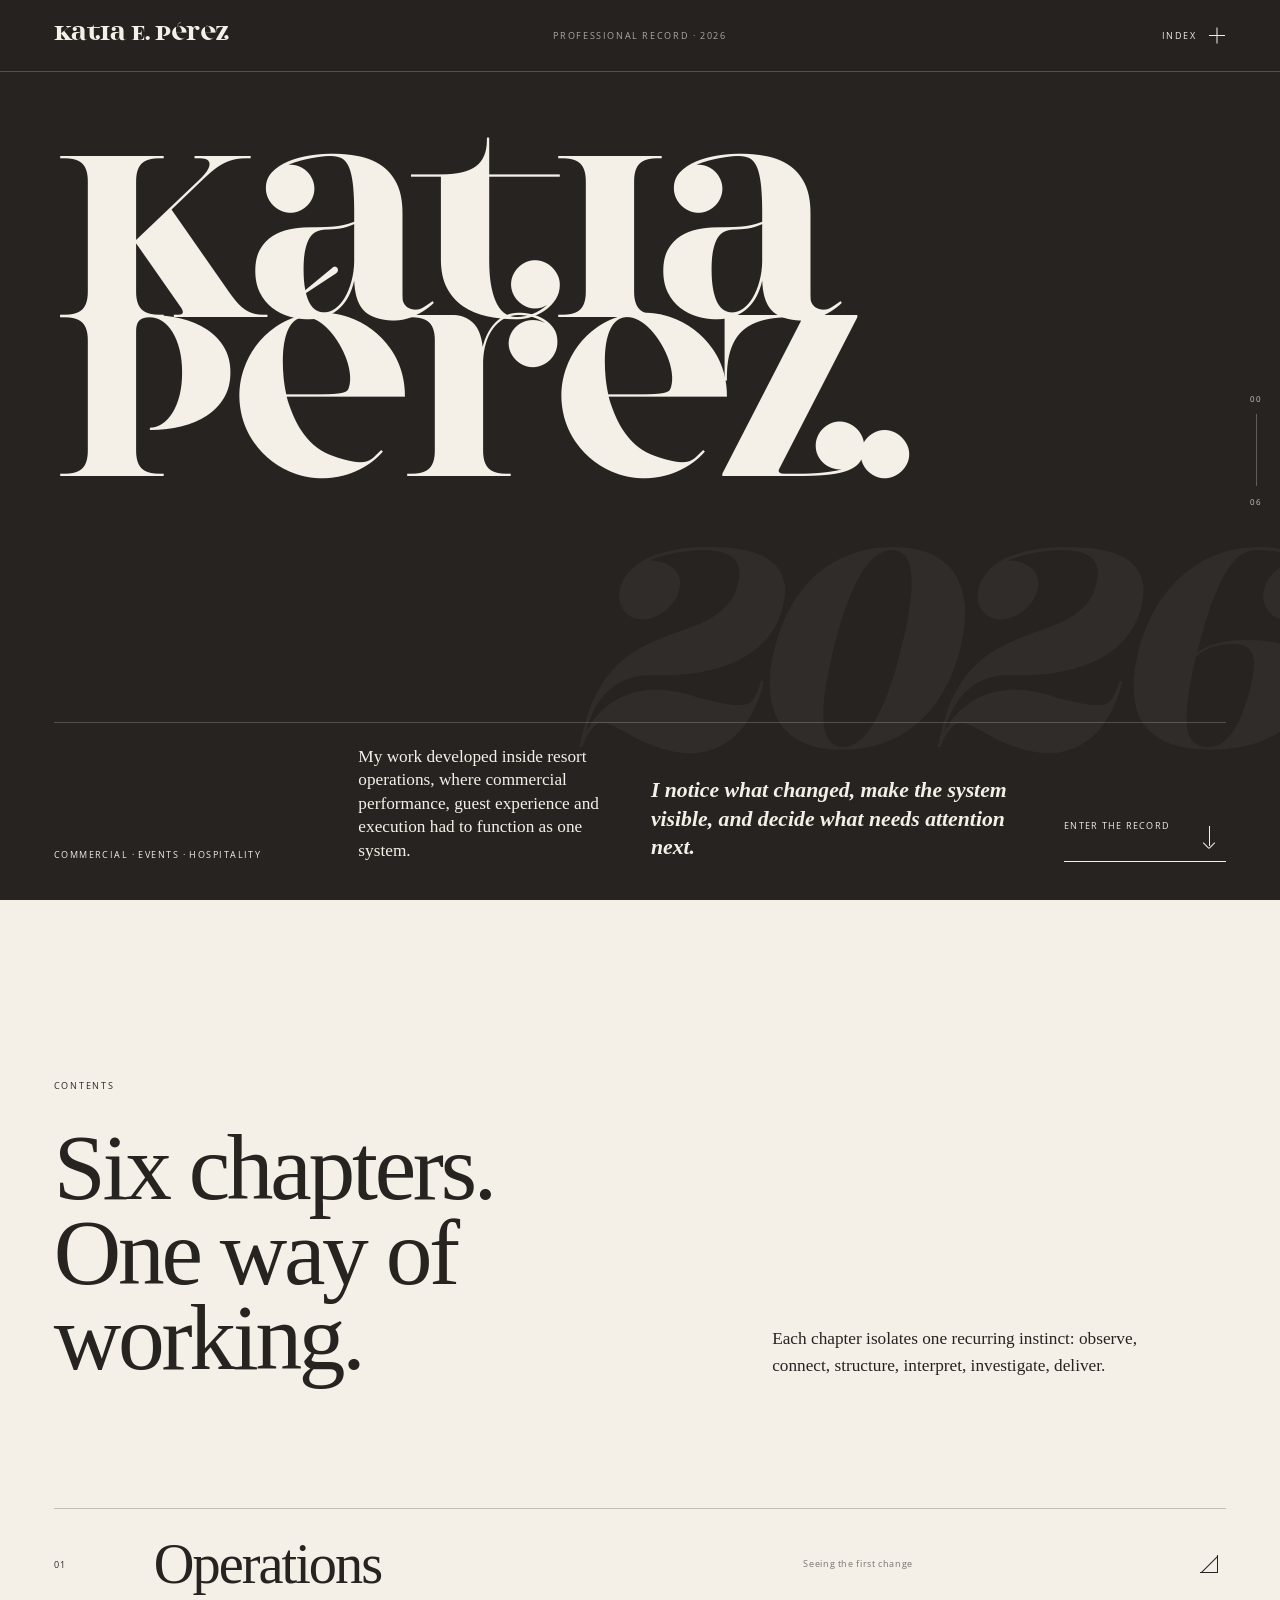
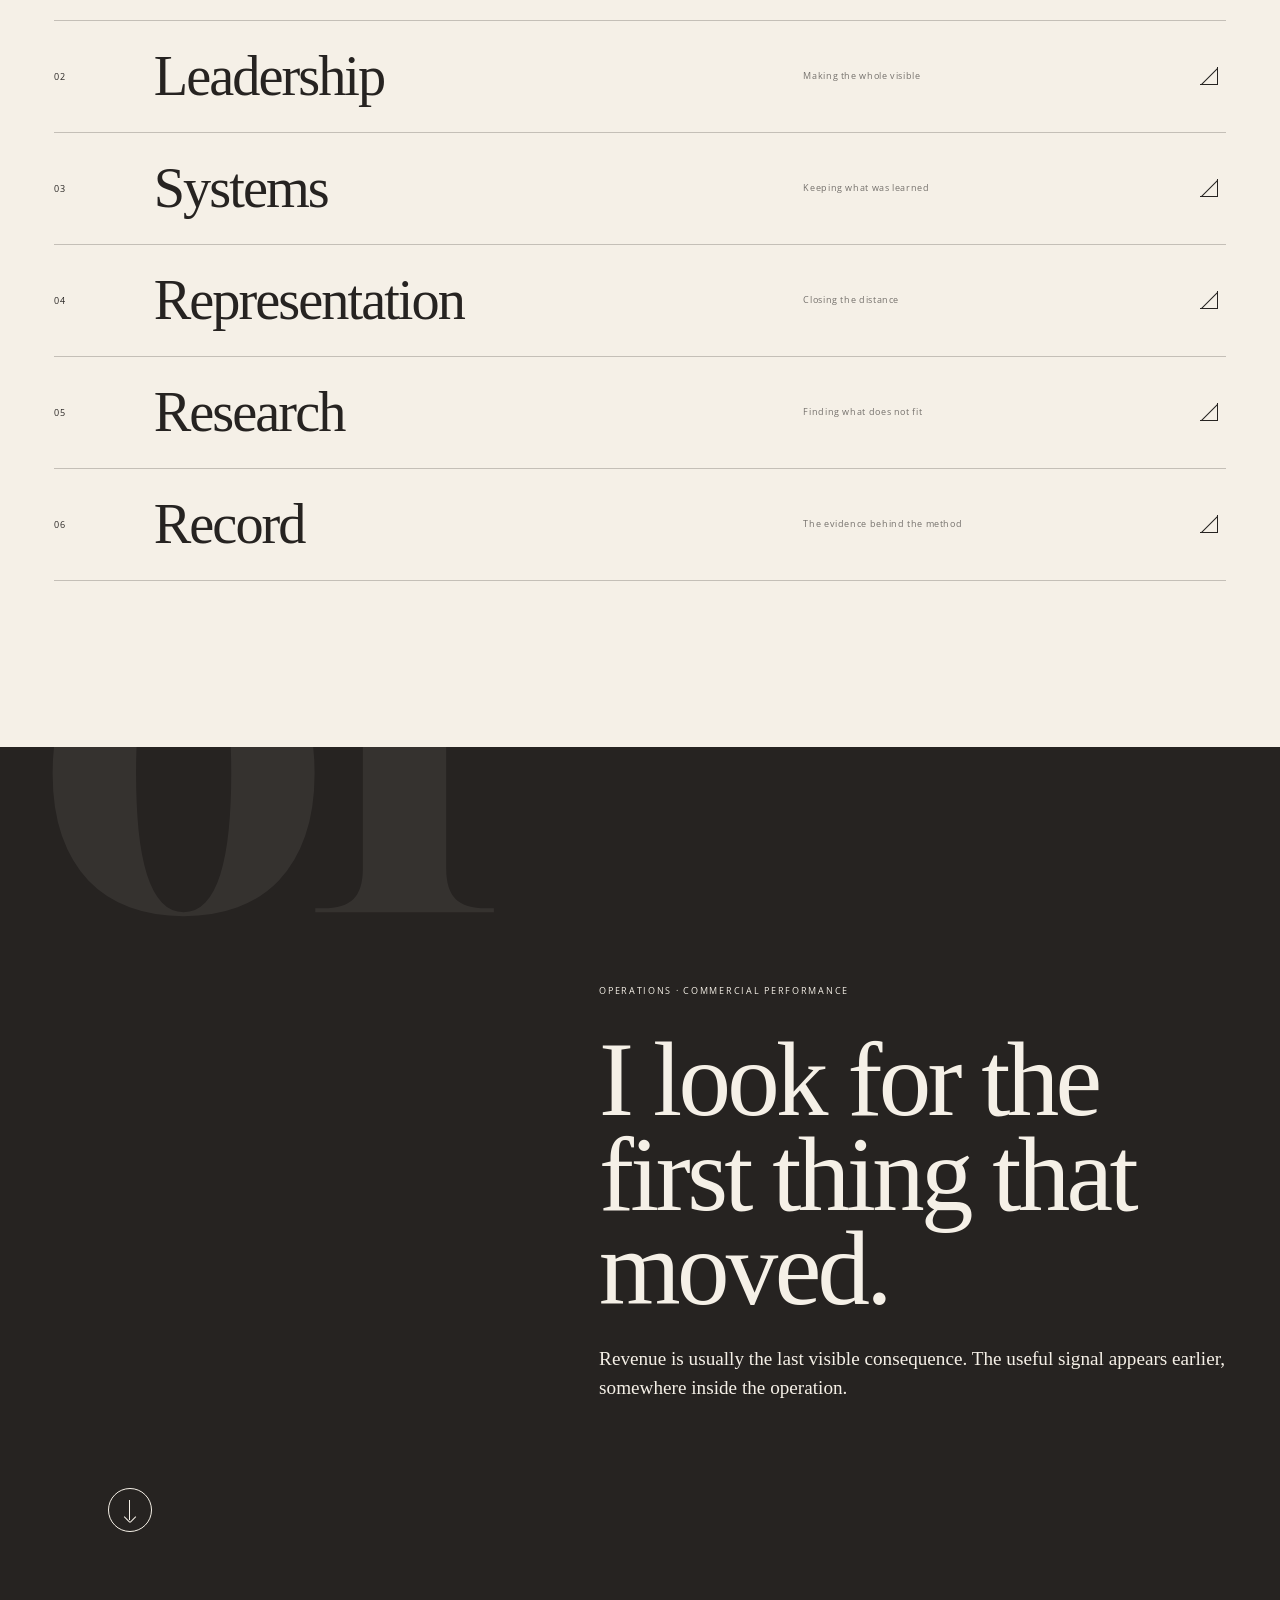
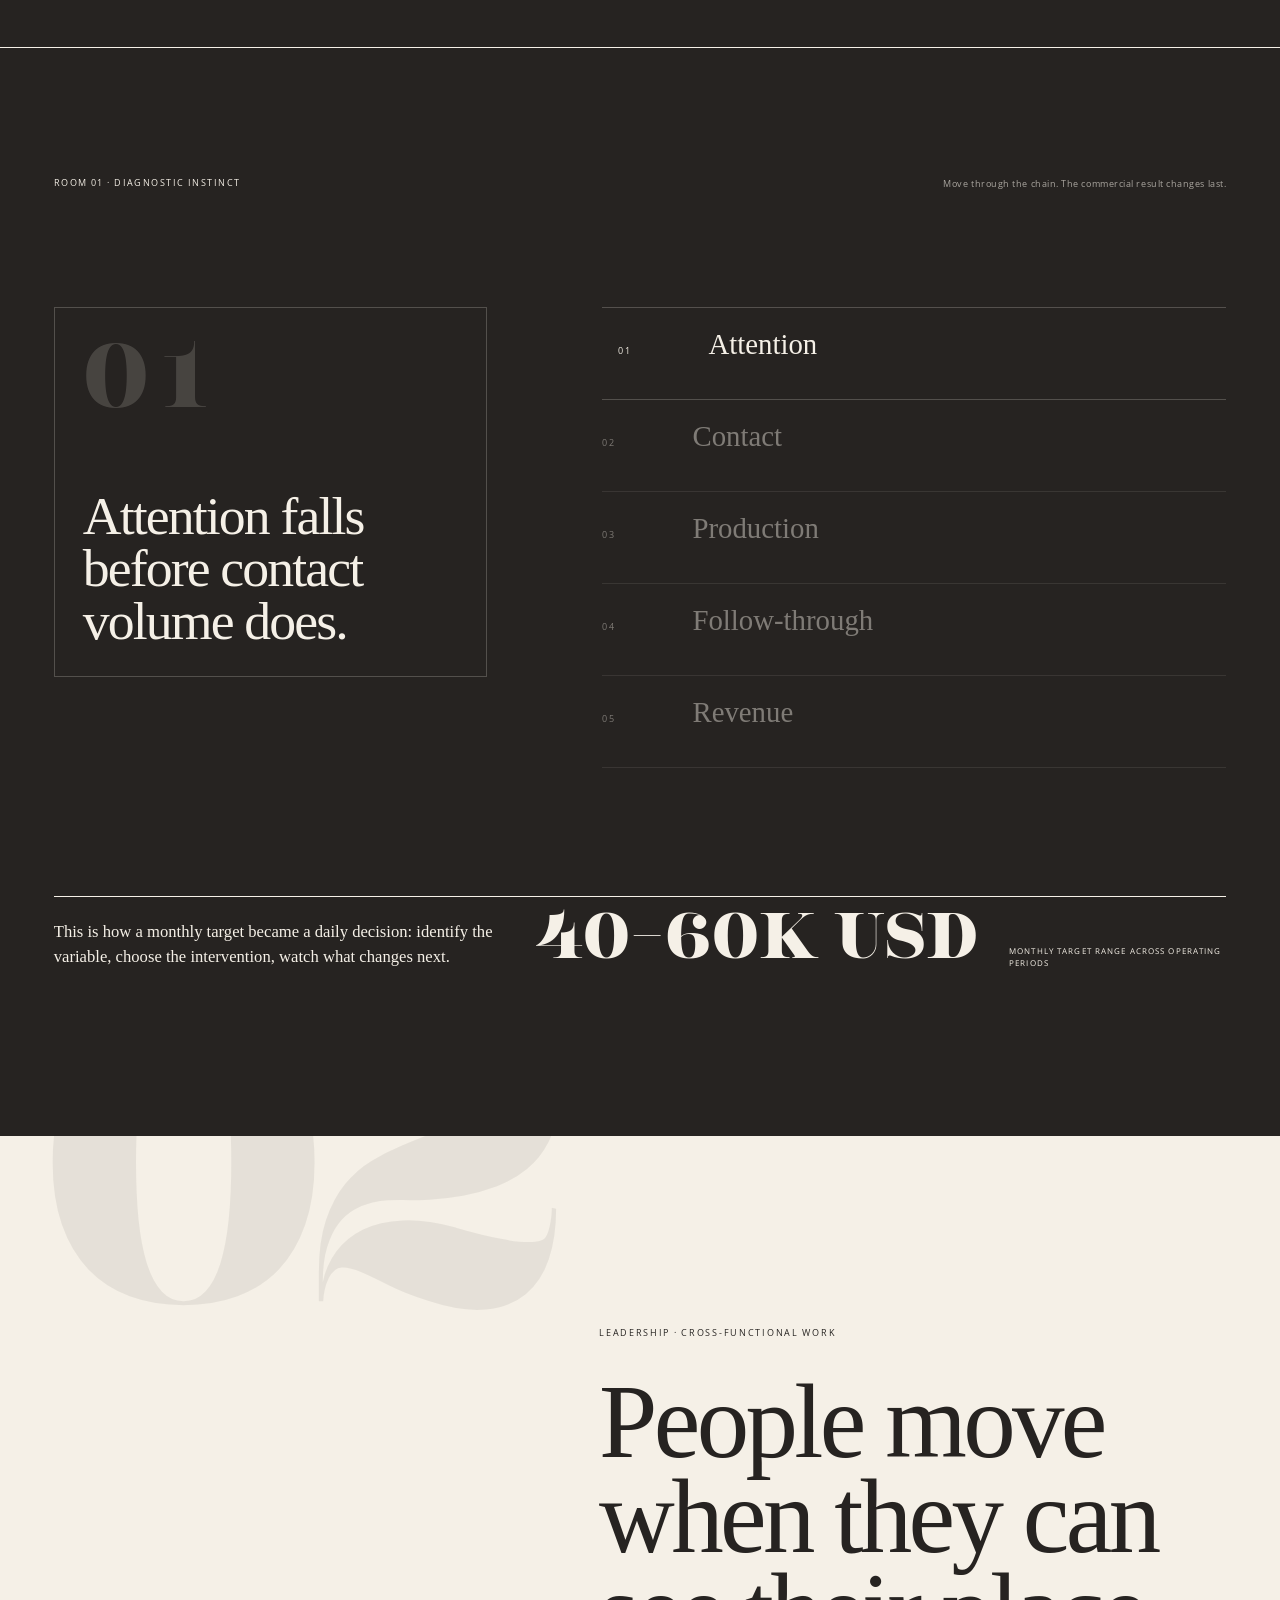
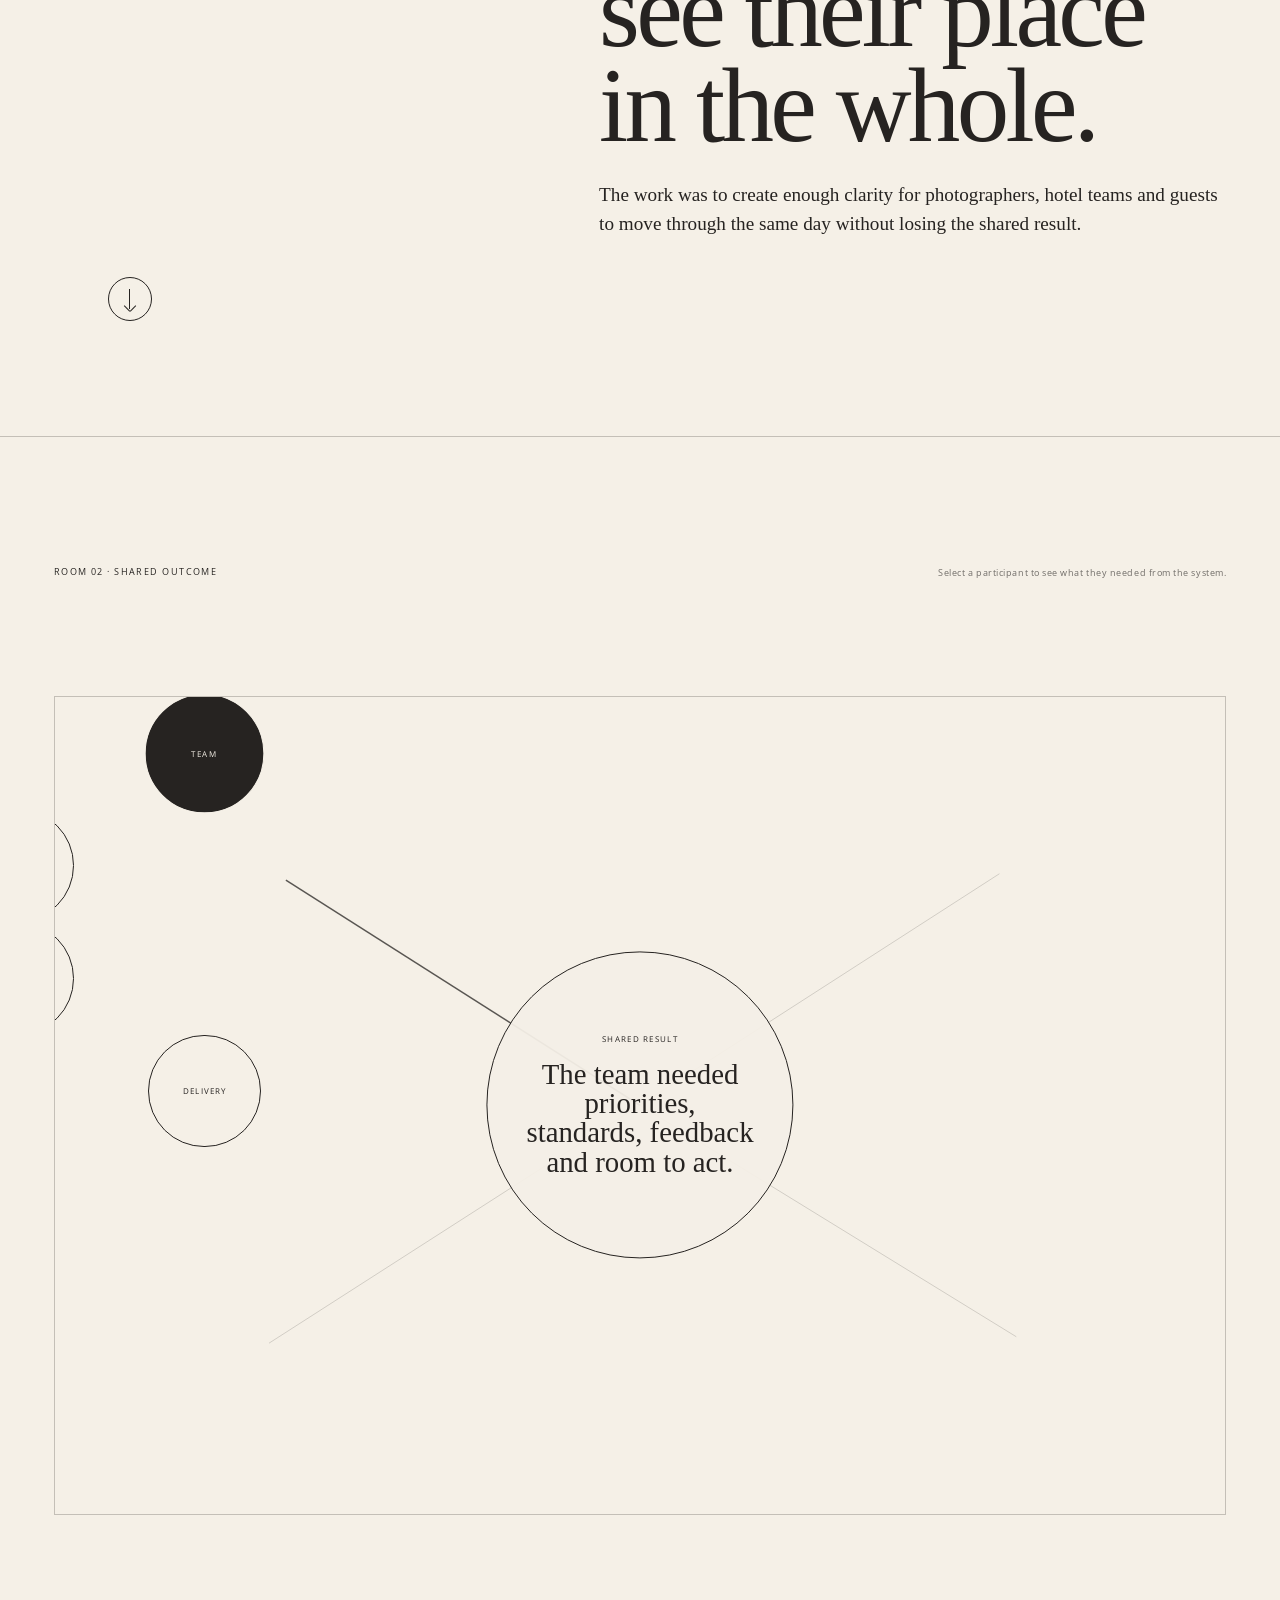
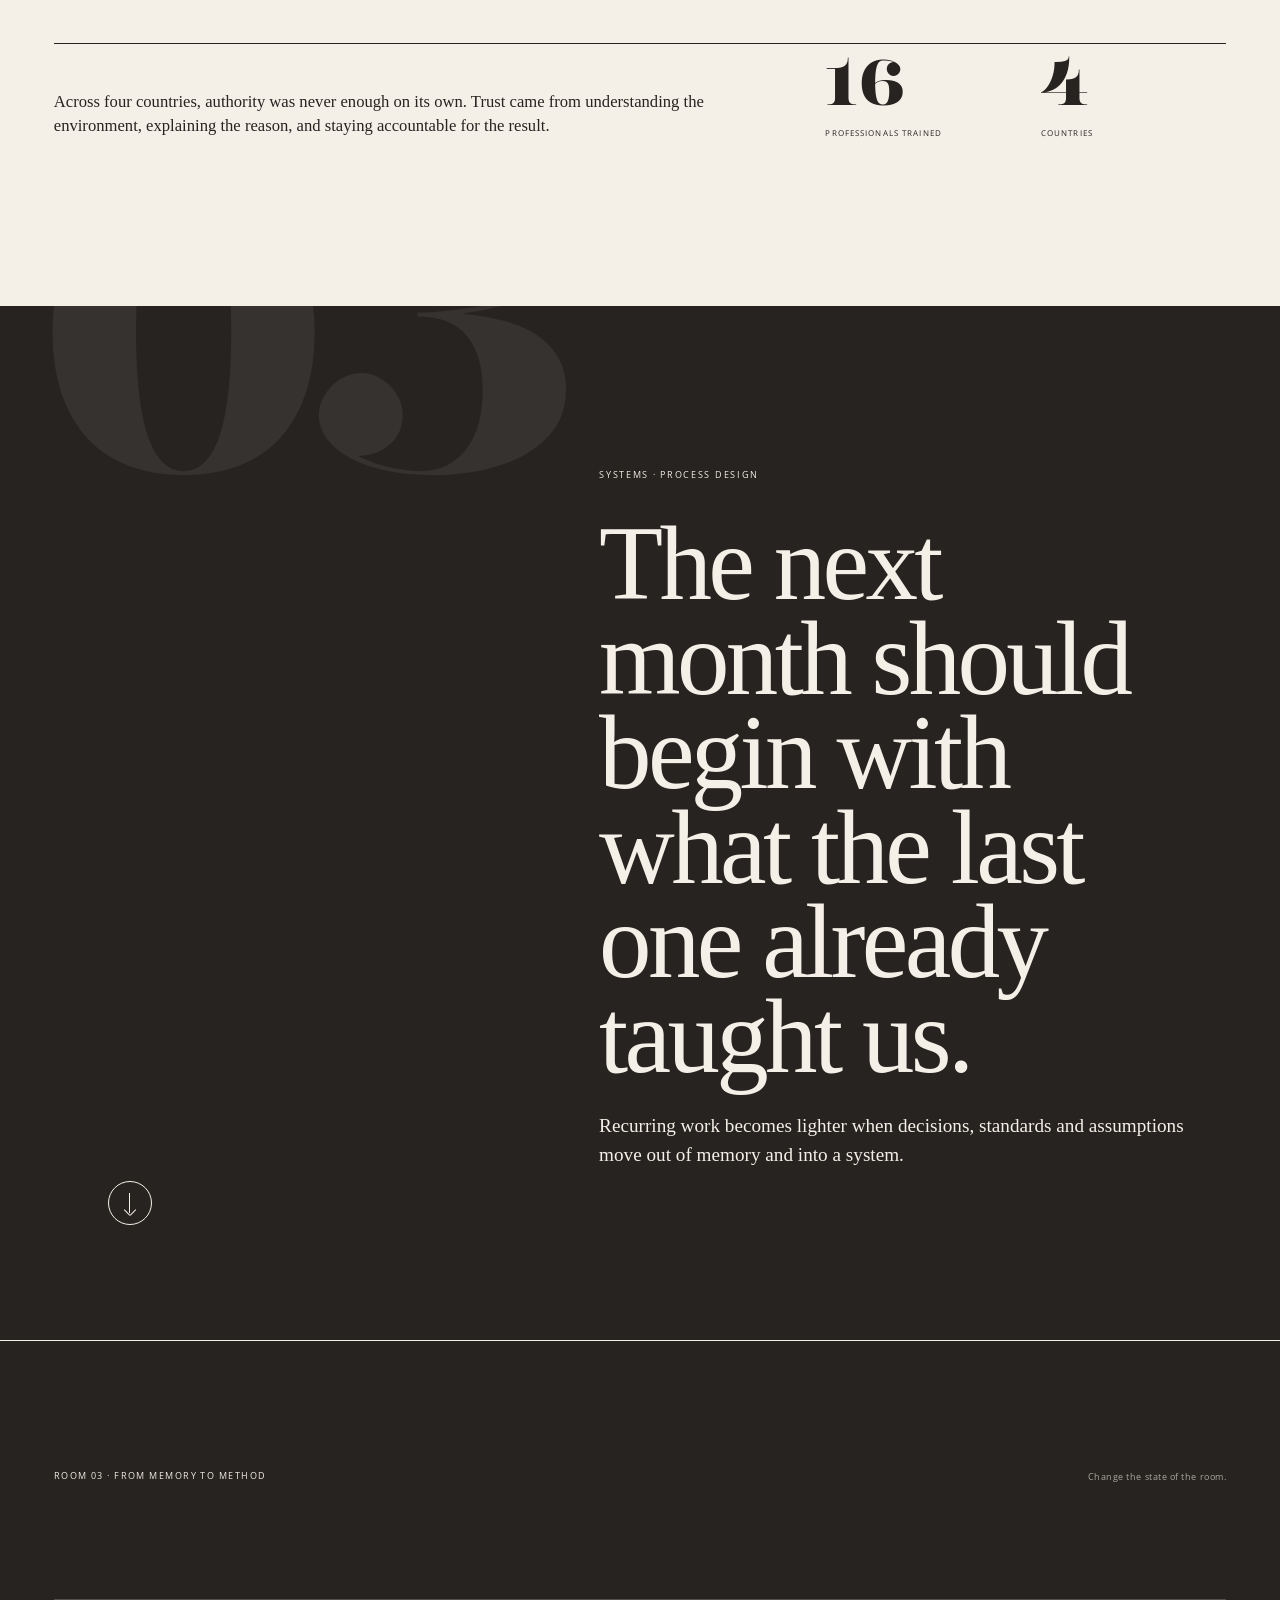
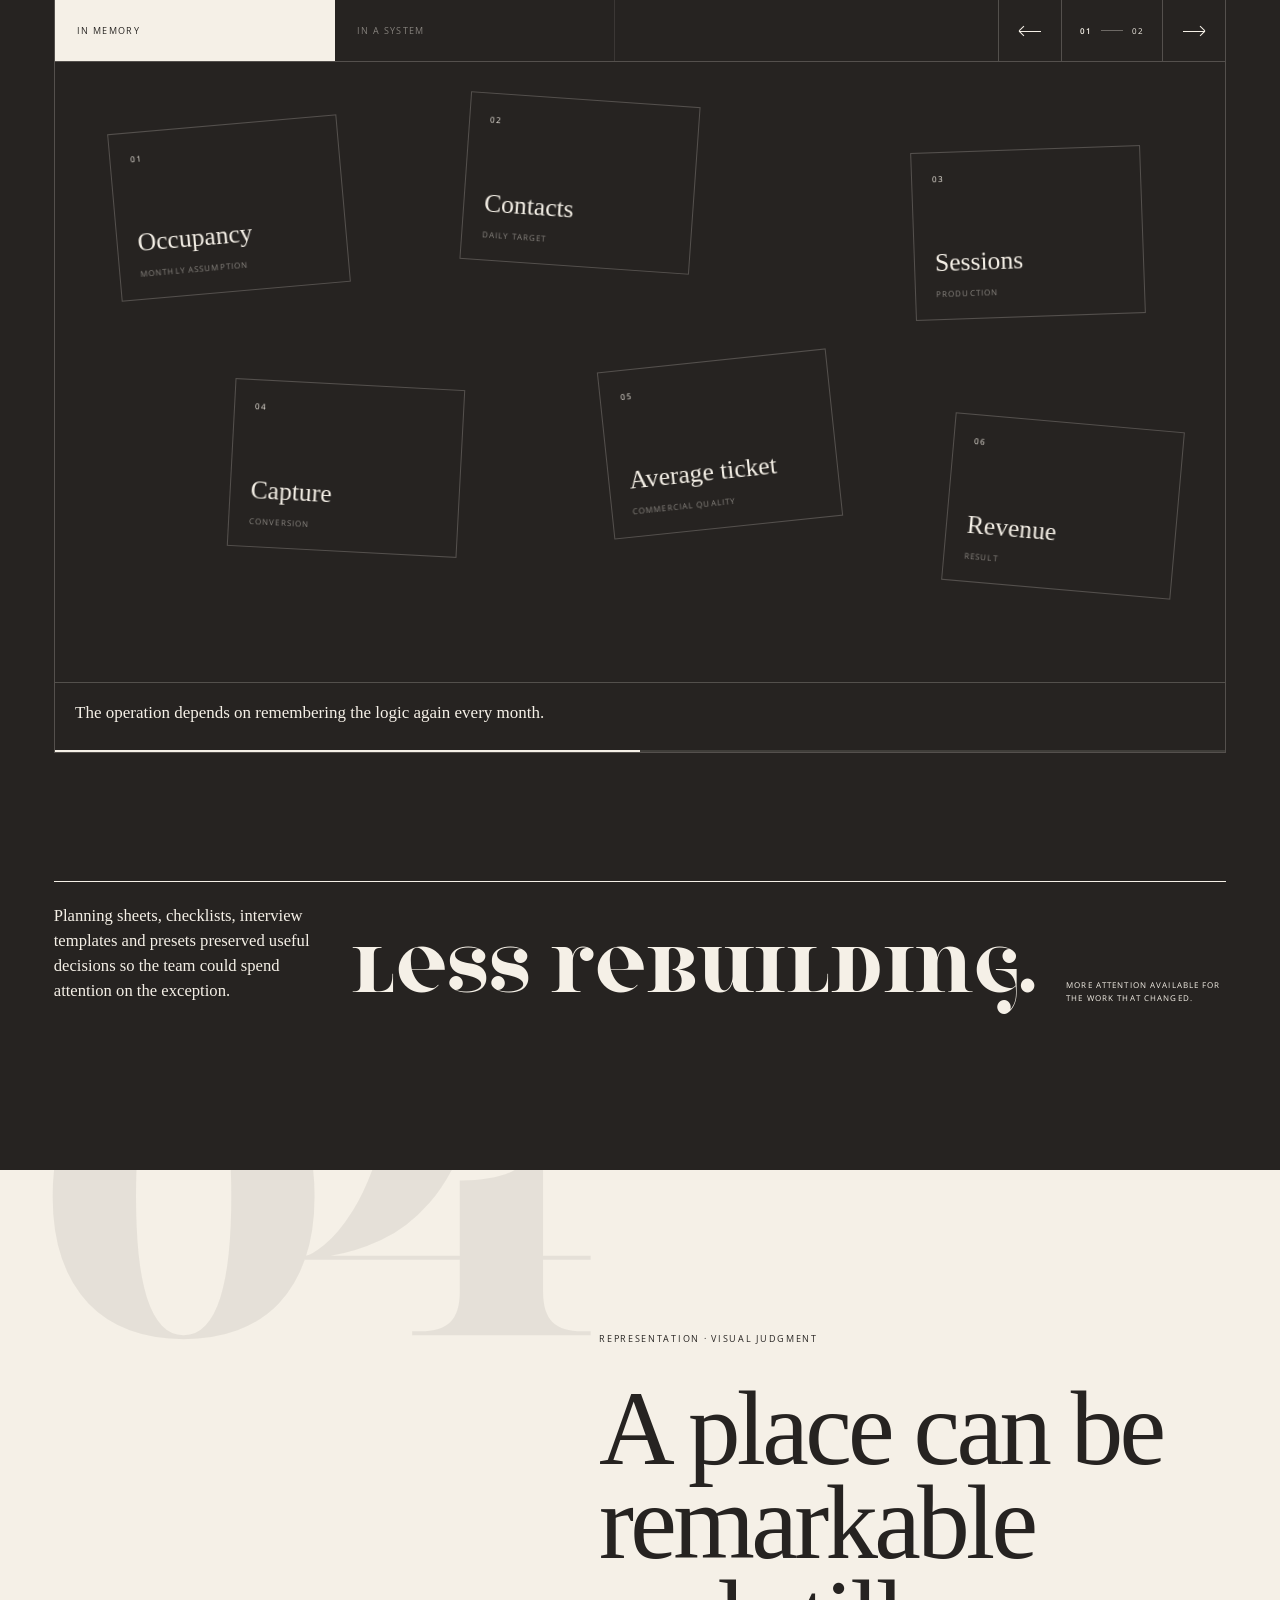
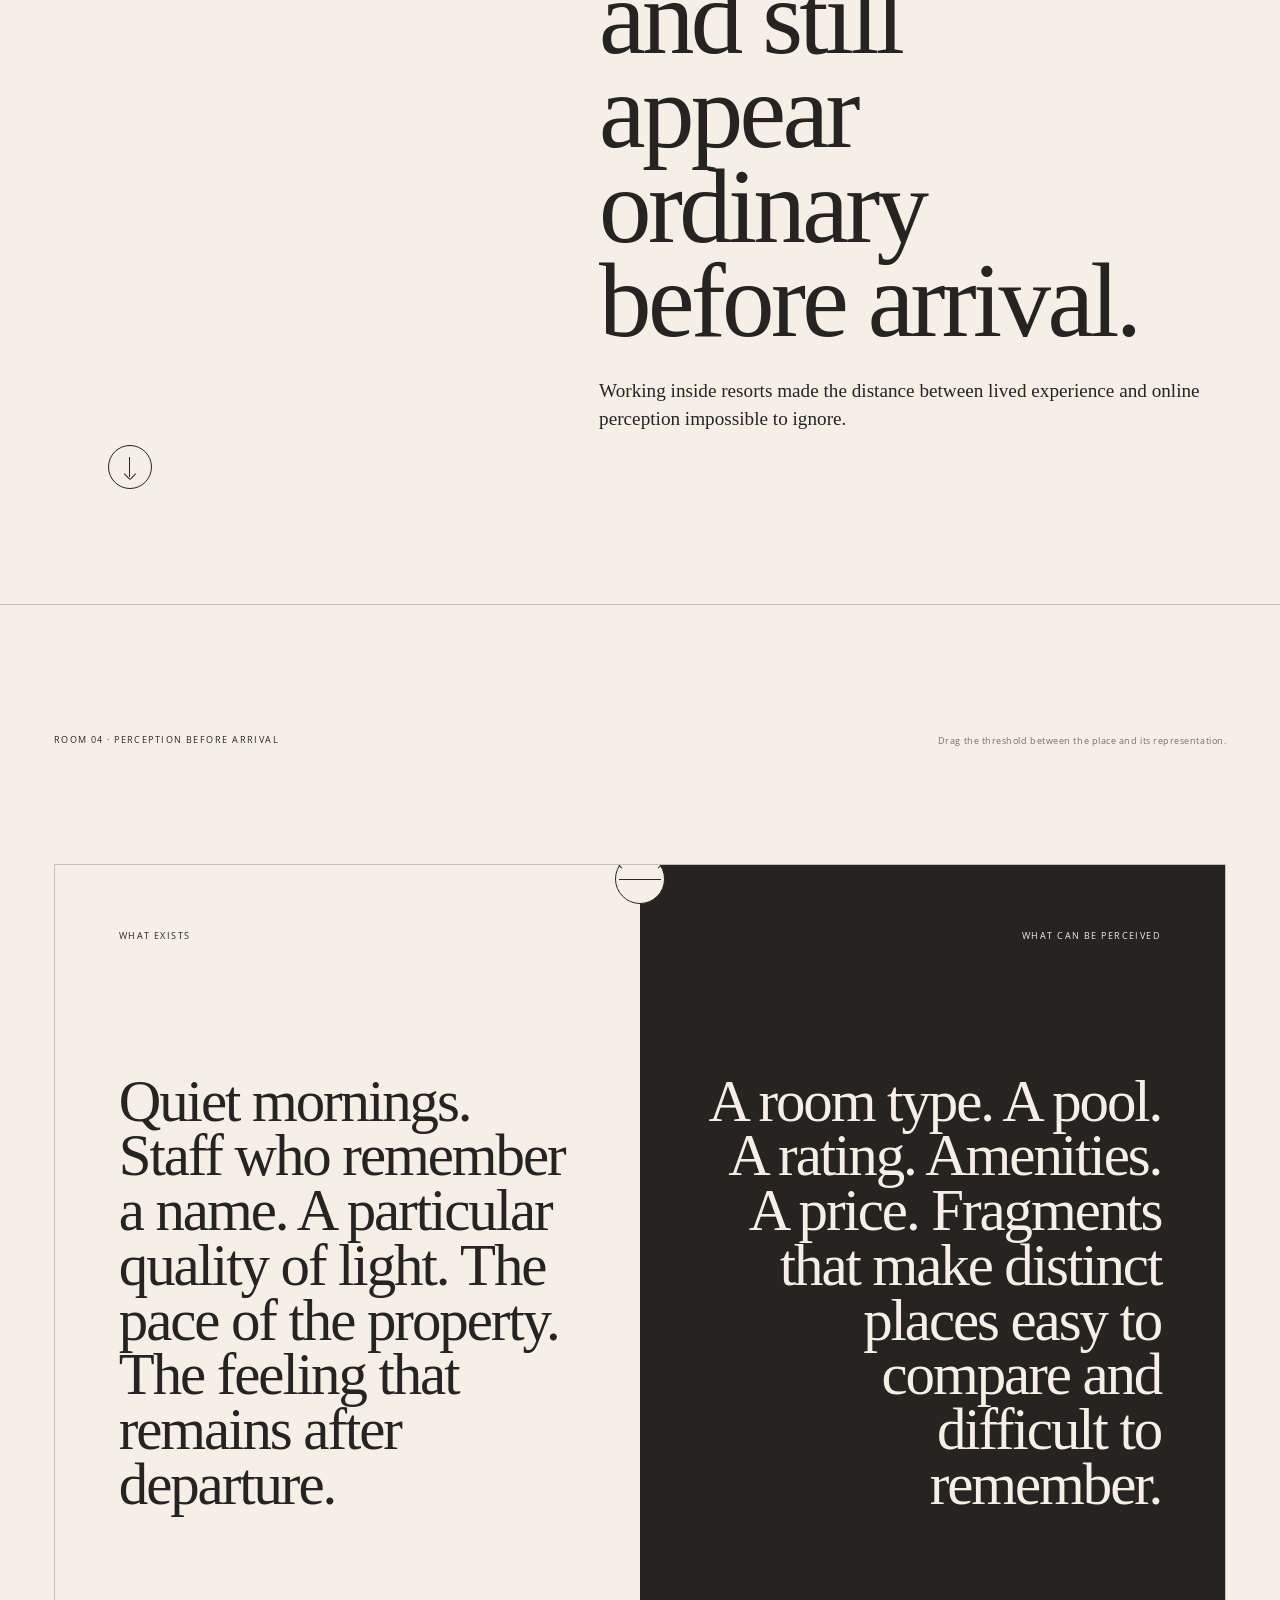
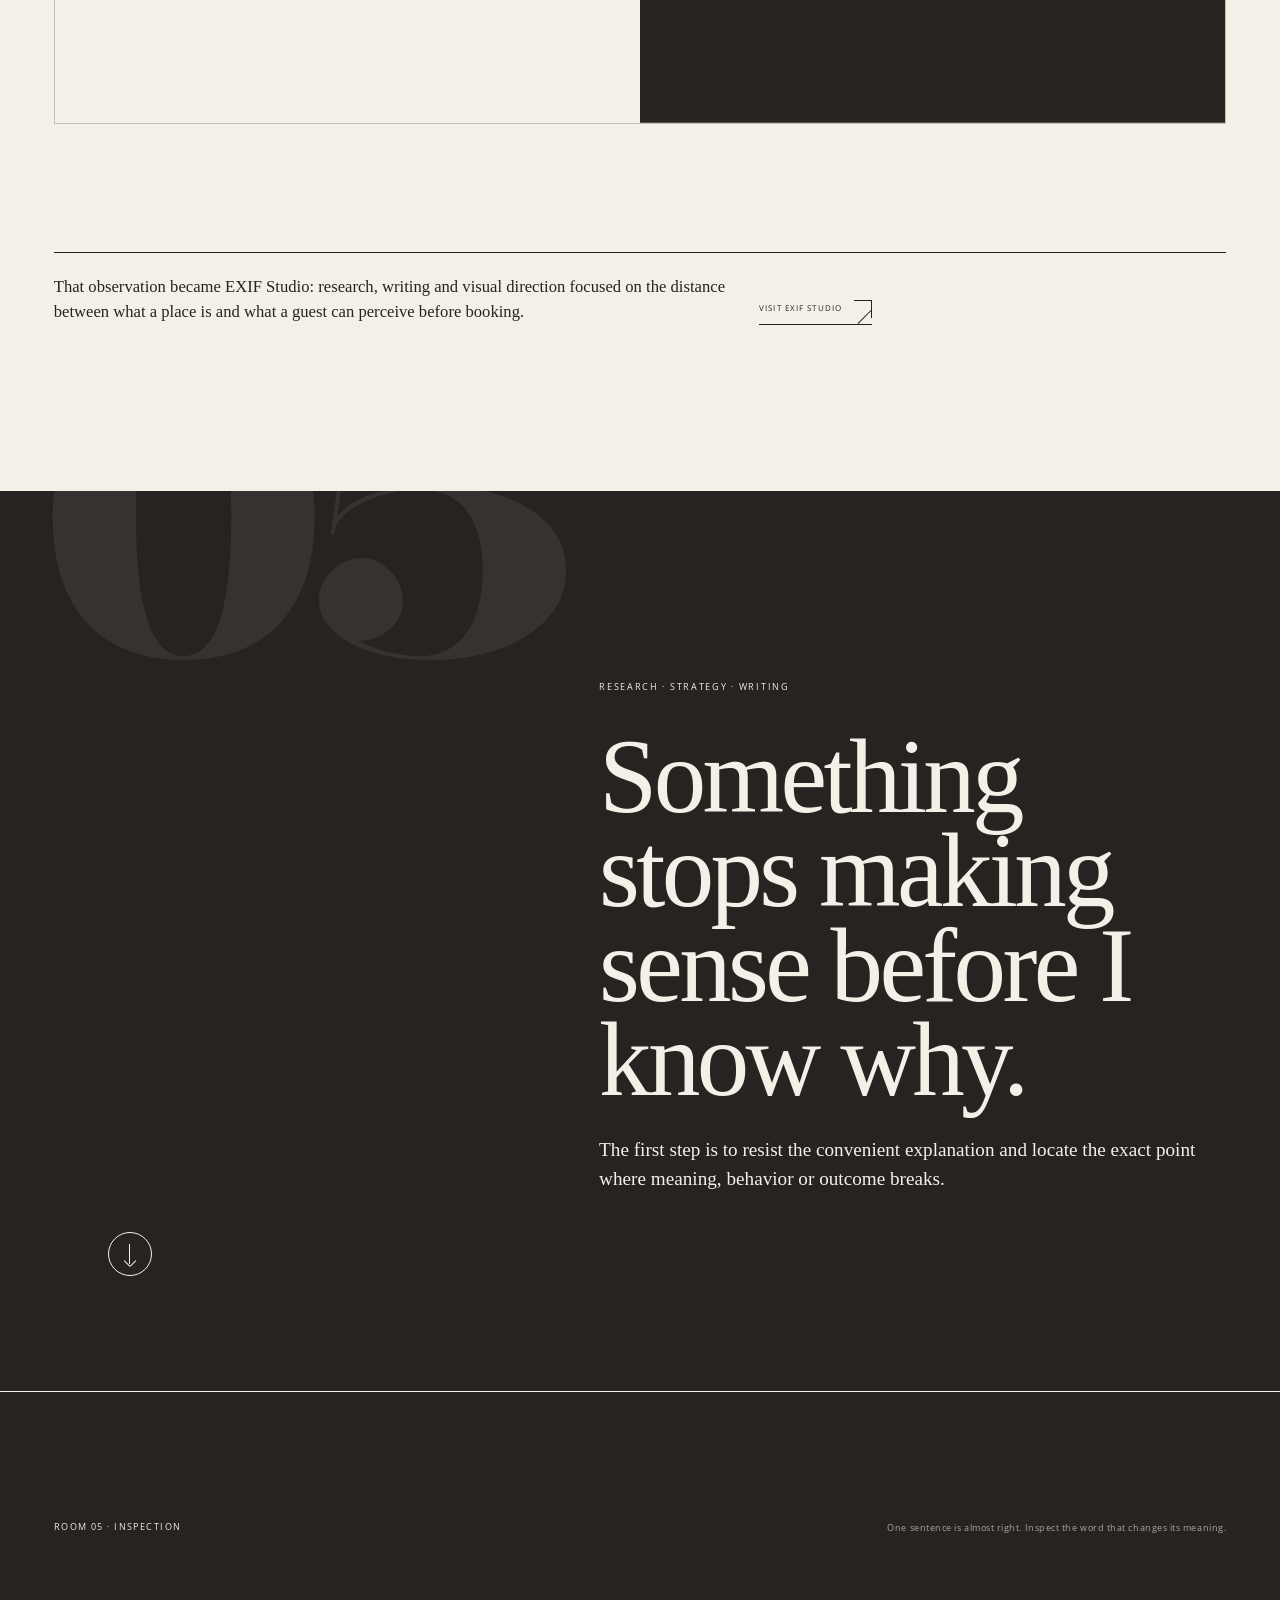
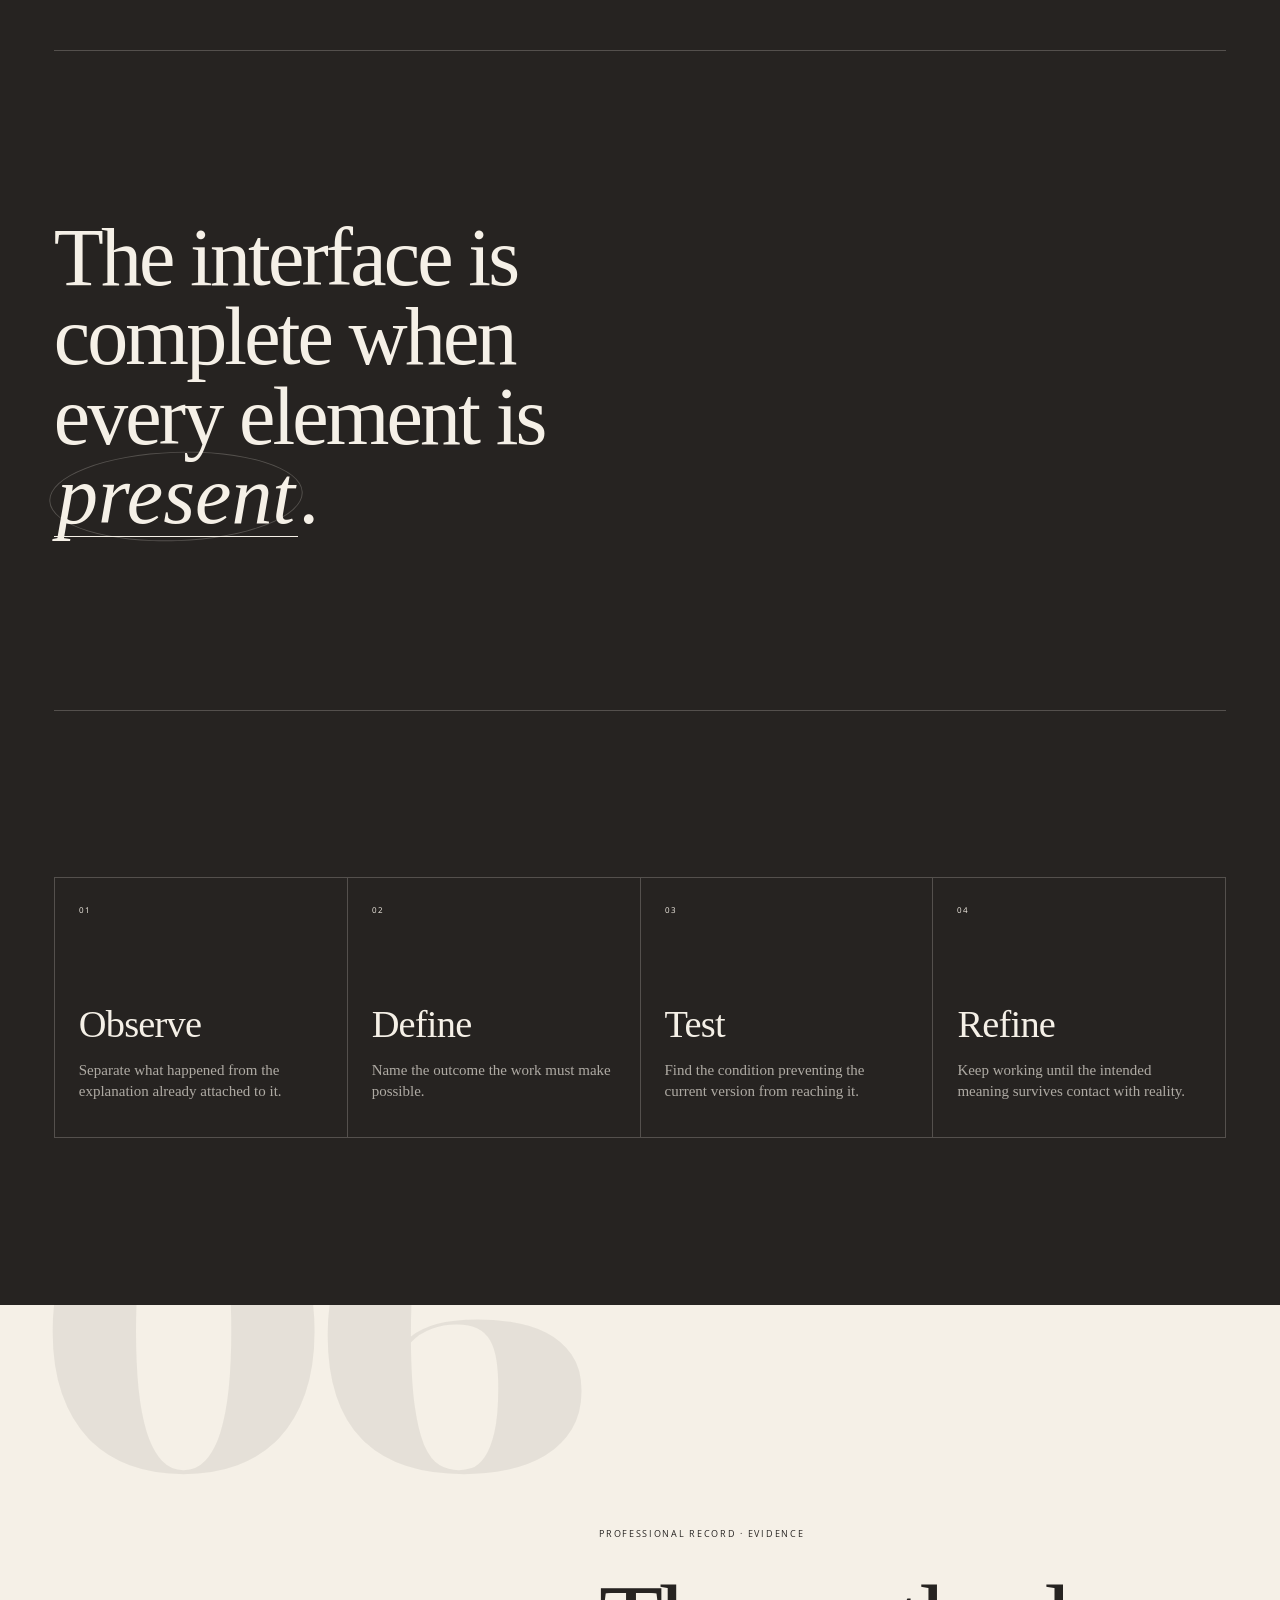
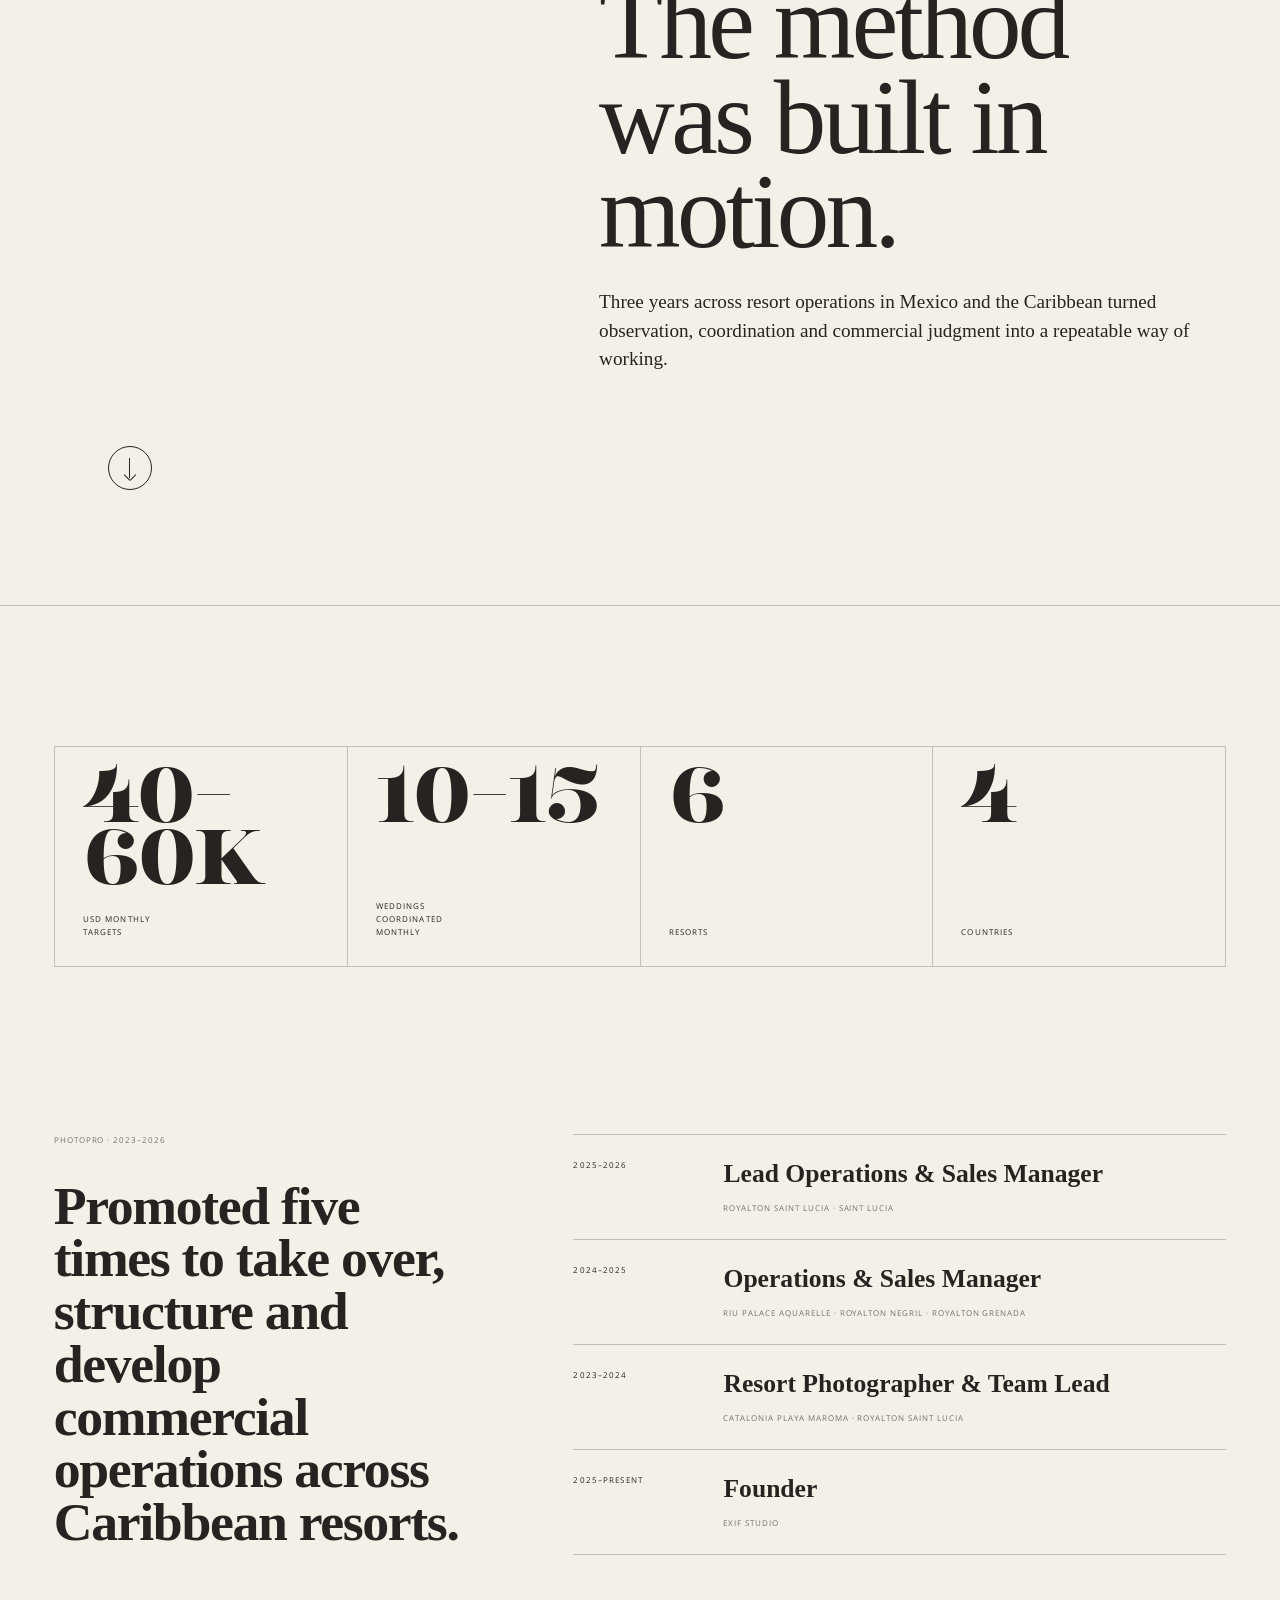
==== commit 9d86705a: "Add files via upload" ====
--- a/index.html
+++ b/index.html
@@ -58,7 +58,7 @@
 
   <main>
     <section class="cover tone-dark" id="cover" data-chapter="00" data-masthead-tone="dark">
-      <div class="cover__edition" aria-hidden="true"><span>Field</span><i></i><span>Method</span></div>
+      <div class="cover__edition" aria-hidden="true">2026</div>
       <div class="cover__title" data-parallax>
         <span>Katia</span>
         <span>Pérez.</span>
--- a/styles.css
+++ b/styles.css
@@ -2284,3 +2284,243 @@
   .system-carousel__track,
   .system-carousel__progress span { transition-duration: .01ms; }
 }
+
+/* v6 final interaction and tablet correction ---------------------------- */
+
+/* Cover: one quiet date mark, set in Model at the same visual scale. */
+.cover__edition {
+  top: auto;
+  right: clamp(-24px, -1vw, 0px);
+  bottom: clamp(118px, 14vh, 190px);
+  display: block;
+  font-family: var(--display);
+  font-size: clamp(150px, 22vw, 360px);
+  line-height: .62;
+  letter-spacing: -.065em;
+  color: rgba(245,240,231,.045);
+  white-space: nowrap;
+  transform: none;
+}
+.cover__edition i { display: none; }
+
+/* Leadership: keep every participant inside the room at all widths. */
+.constellation {
+  min-height: clamp(620px, 64vw, 820px);
+  overflow: hidden;
+}
+.constellation__node {
+  width: clamp(88px, 8.8vw, 118px);
+  height: clamp(88px, 8.8vw, 118px);
+  max-width: none;
+  padding: 10px;
+  z-index: 3;
+  animation: constellation-invite 3.8s ease-in-out infinite;
+}
+.constellation__node:nth-of-type(2) { animation-delay: .45s; }
+.constellation__node:nth-of-type(3) { animation-delay: .9s; }
+.constellation__node:nth-of-type(4) { animation-delay: 1.35s; }
+.constellation__node--team { left: 8%; top: 8%; }
+.constellation__node--hotel { right: 8%; top: 8%; }
+.constellation__node--guest { right: 8%; bottom: 8%; }
+.constellation__node--delivery { left: 8%; bottom: 8%; }
+.constellation__center {
+  width: clamp(210px, 24vw, 310px);
+  min-height: clamp(210px, 24vw, 310px);
+  aspect-ratio: 1;
+  padding: clamp(24px, 3vw, 42px);
+  z-index: 2;
+  background: rgba(245,240,231,.94);
+}
+.constellation__center span { margin-bottom: 16px; }
+.constellation__center p {
+  max-width: 16ch;
+  font-size: clamp(22px, 2.25vw, 34px);
+  line-height: 1.02;
+  overflow-wrap: normal;
+  word-break: normal;
+}
+.constellation__lines { inset: 2%; width: 96%; height: 96%; }
+
+/* Representation: each idea owns one side, so the divider reveals instead
+   of crushing text into narrow fragments. */
+.perception {
+  min-height: clamp(640px, 68vw, 860px);
+  --split: 50%;
+}
+.perception__layer {
+  padding: clamp(38px, 5vw, 76px);
+  justify-content: flex-start;
+}
+.perception__layer p {
+  position: absolute;
+  top: 50%;
+  width: min(39%, 560px);
+  max-width: none;
+  margin: 0;
+  transform: translateY(-50%);
+  font-family: var(--body);
+  font-size: clamp(39px, 4.6vw, 72px);
+  line-height: .93;
+  letter-spacing: -.035em;
+  overflow-wrap: normal;
+  word-break: normal;
+  hyphens: none;
+}
+.perception__layer--place p { left: clamp(38px, 5vw, 76px); }
+.perception__layer--representation p {
+  right: clamp(38px, 5vw, 76px);
+  text-align: right;
+}
+.perception__layer--representation .perception__micro {
+  align-self: flex-end;
+  text-align: right;
+}
+.perception__handle {
+  z-index: 5;
+  animation: divider-invite 3s ease-in-out infinite;
+}
+.perception__handle:active { animation: none; }
+
+/* Research: the word itself is the invitation. Remove the floating label
+   and use a calm pulse until the drawer has been opened. */
+.inspection__word::after { content: none; }
+.inspection__word::before {
+  inset: -.08em -.12em;
+  opacity: .22;
+  transform: scale(.96) rotate(-2deg);
+  animation: inspection-invite 2.6s ease-in-out infinite;
+}
+.inspection.is-open .inspection__word::before {
+  animation: none;
+  opacity: 0;
+}
+.inspection__word {
+  text-shadow: 0 0 0 transparent;
+  animation: word-glow 2.6s ease-in-out infinite;
+}
+.inspection.is-open .inspection__word { animation: none; }
+.inspection__drawer {
+  margin-top: 0;
+}
+
+@keyframes constellation-invite {
+  0%, 76%, 100% { transform: translateY(0); }
+  84% { transform: translateY(-4px); }
+  92% { transform: translateY(0); }
+}
+@keyframes divider-invite {
+  0%, 72%, 100% { transform: translateX(-50%); }
+  80% { transform: translateX(calc(-50% - 5px)); }
+  90% { transform: translateX(calc(-50% + 5px)); }
+}
+@keyframes inspection-invite {
+  0%, 100% { opacity: .13; transform: scale(.95) rotate(-2deg); }
+  50% { opacity: .34; transform: scale(1.03) rotate(-2deg); }
+}
+@keyframes word-glow {
+  0%, 100% { opacity: 1; }
+  50% { opacity: .72; }
+}
+
+@media (max-width: 1100px) {
+  .cover__edition {
+    right: -10px;
+    bottom: clamp(150px, 18vh, 220px);
+    font-size: clamp(140px, 25vw, 280px);
+  }
+  .constellation {
+    min-height: 690px;
+  }
+  .constellation__node {
+    width: 96px;
+    height: 96px;
+  }
+  .constellation__node--team { left: 7%; top: 7%; }
+  .constellation__node--hotel { right: 7%; top: 7%; }
+  .constellation__node--guest { right: 7%; bottom: 7%; }
+  .constellation__node--delivery { left: 7%; bottom: 7%; }
+  .constellation__center {
+    width: 250px;
+    min-height: 250px;
+  }
+  .constellation__center p { font-size: 28px; }
+  .perception__layer p {
+    width: 40%;
+    font-size: clamp(36px, 5.4vw, 58px);
+  }
+}
+
+@media (max-width: 760px) {
+  .cover__edition {
+    right: -8px;
+    bottom: 210px;
+    font-size: clamp(112px, 34vw, 190px);
+  }
+  .constellation {
+    min-height: 650px;
+  }
+  .constellation__lines { display: block; }
+  .constellation__node {
+    width: 78px;
+    height: 78px;
+    font-size: 7px;
+  }
+  .constellation__node--team { left: 5%; top: 6%; }
+  .constellation__node--hotel { right: 5%; top: 6%; }
+  .constellation__node--guest { right: 5%; bottom: 6%; }
+  .constellation__node--delivery { left: 5%; bottom: 6%; }
+  .constellation__center {
+    width: 210px;
+    min-height: 210px;
+    padding: 24px;
+  }
+  .constellation__center p { font-size: 23px; }
+  .perception {
+    min-height: 700px;
+  }
+  .perception__layer { padding: 26px 22px; }
+  .perception__layer p {
+    width: 42%;
+    font-size: clamp(31px, 7vw, 44px);
+  }
+  .perception__layer--place p { left: 22px; }
+  .perception__layer--representation p { right: 22px; }
+}
+
+@media (max-width: 520px) {
+  .cover__edition {
+    bottom: 250px;
+    font-size: 37vw;
+  }
+  .constellation {
+    min-height: 700px;
+  }
+  .constellation__lines { display: none; }
+  .constellation__node--team { left: 4%; top: 5%; }
+  .constellation__node--hotel { right: 4%; top: 5%; }
+  .constellation__node--guest { right: 4%; bottom: 5%; }
+  .constellation__node--delivery { left: 4%; bottom: 5%; }
+  .perception {
+    min-height: 760px;
+    --split-y: 50%;
+  }
+  .perception__layer p {
+    top: auto;
+    width: auto;
+    left: 24px;
+    right: 24px;
+    text-align: left;
+    transform: none;
+    font-size: clamp(31px, 10vw, 46px);
+  }
+  .perception__layer--place p { top: 90px; left: 24px; }
+  .perception__layer--representation p { bottom: 54px; right: 24px; text-align: left; }
+  .perception__layer--representation .perception__micro { align-self: flex-start; text-align: left; }
+}
+
+@media (prefers-reduced-motion: reduce) {
+  .constellation__node,
+  .perception__handle,
+  .inspection__word,
+  .inspection__word::before { animation: none !important; }
+}
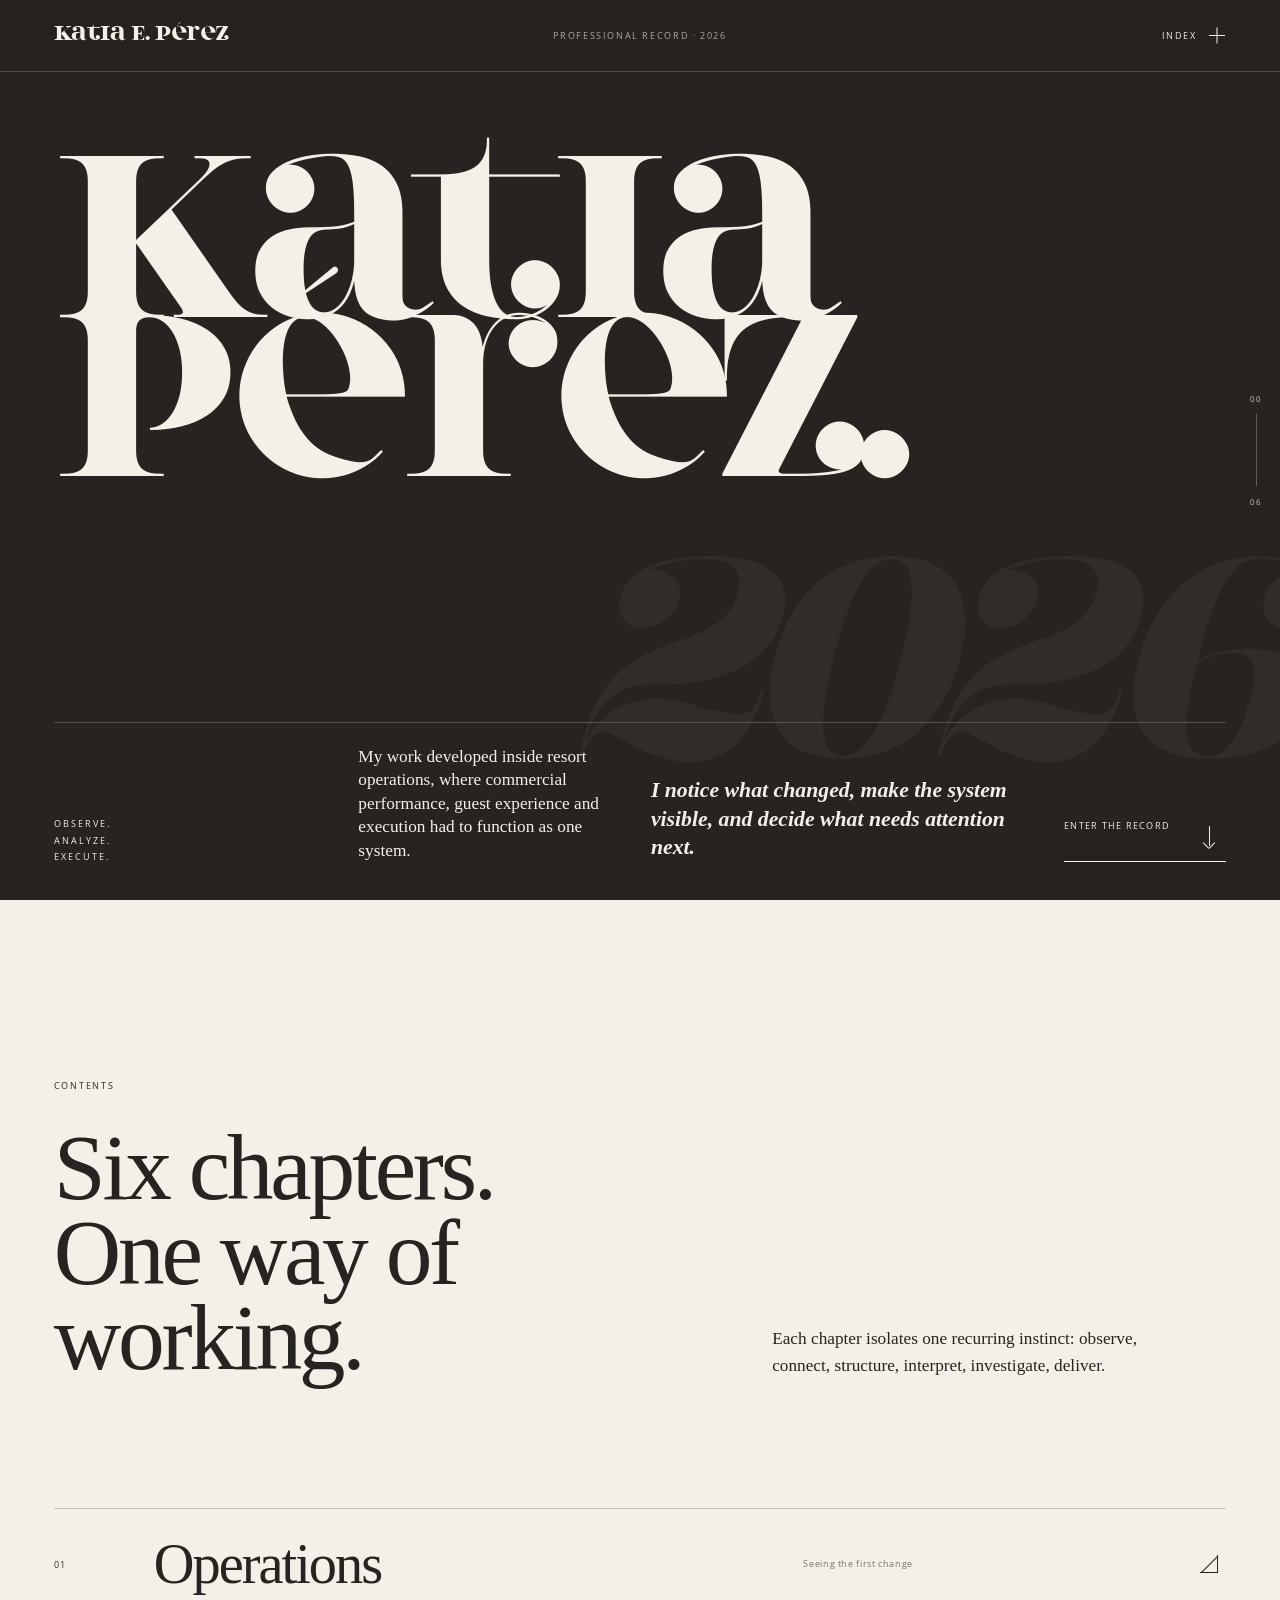
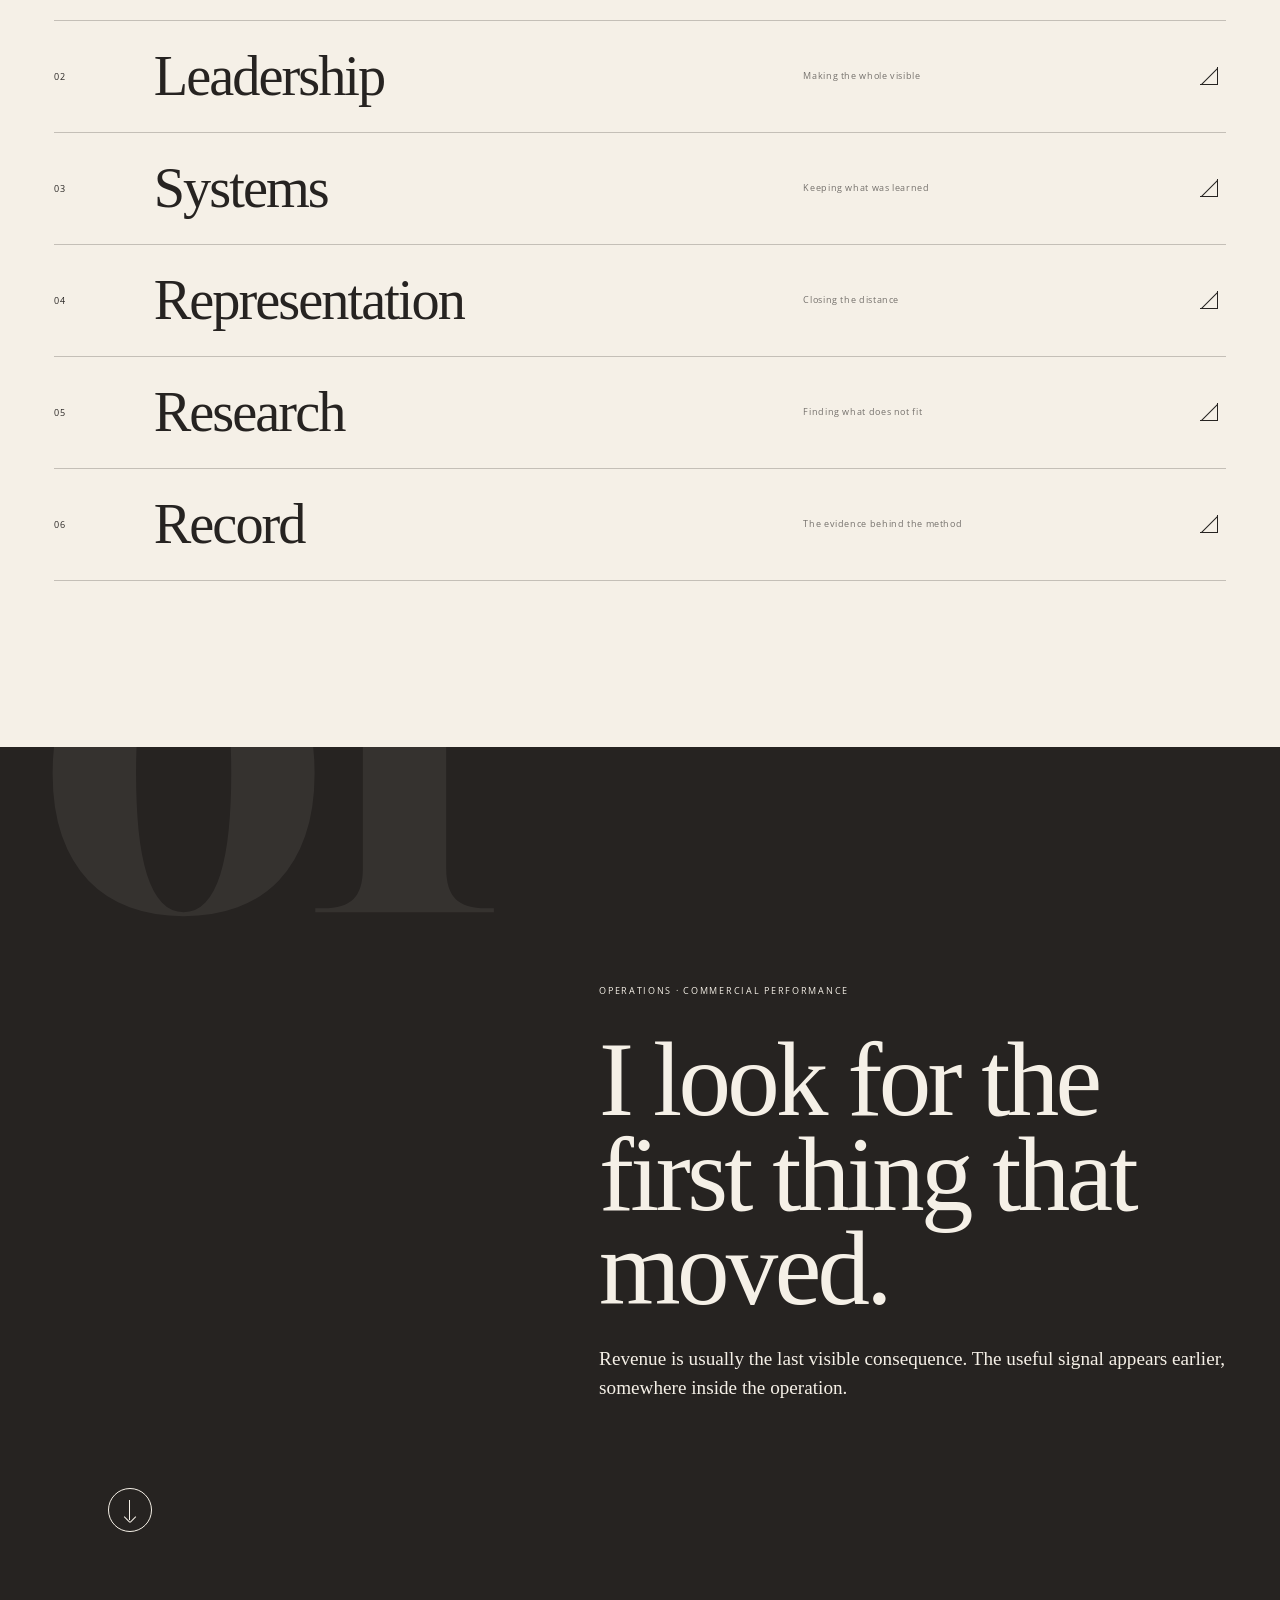
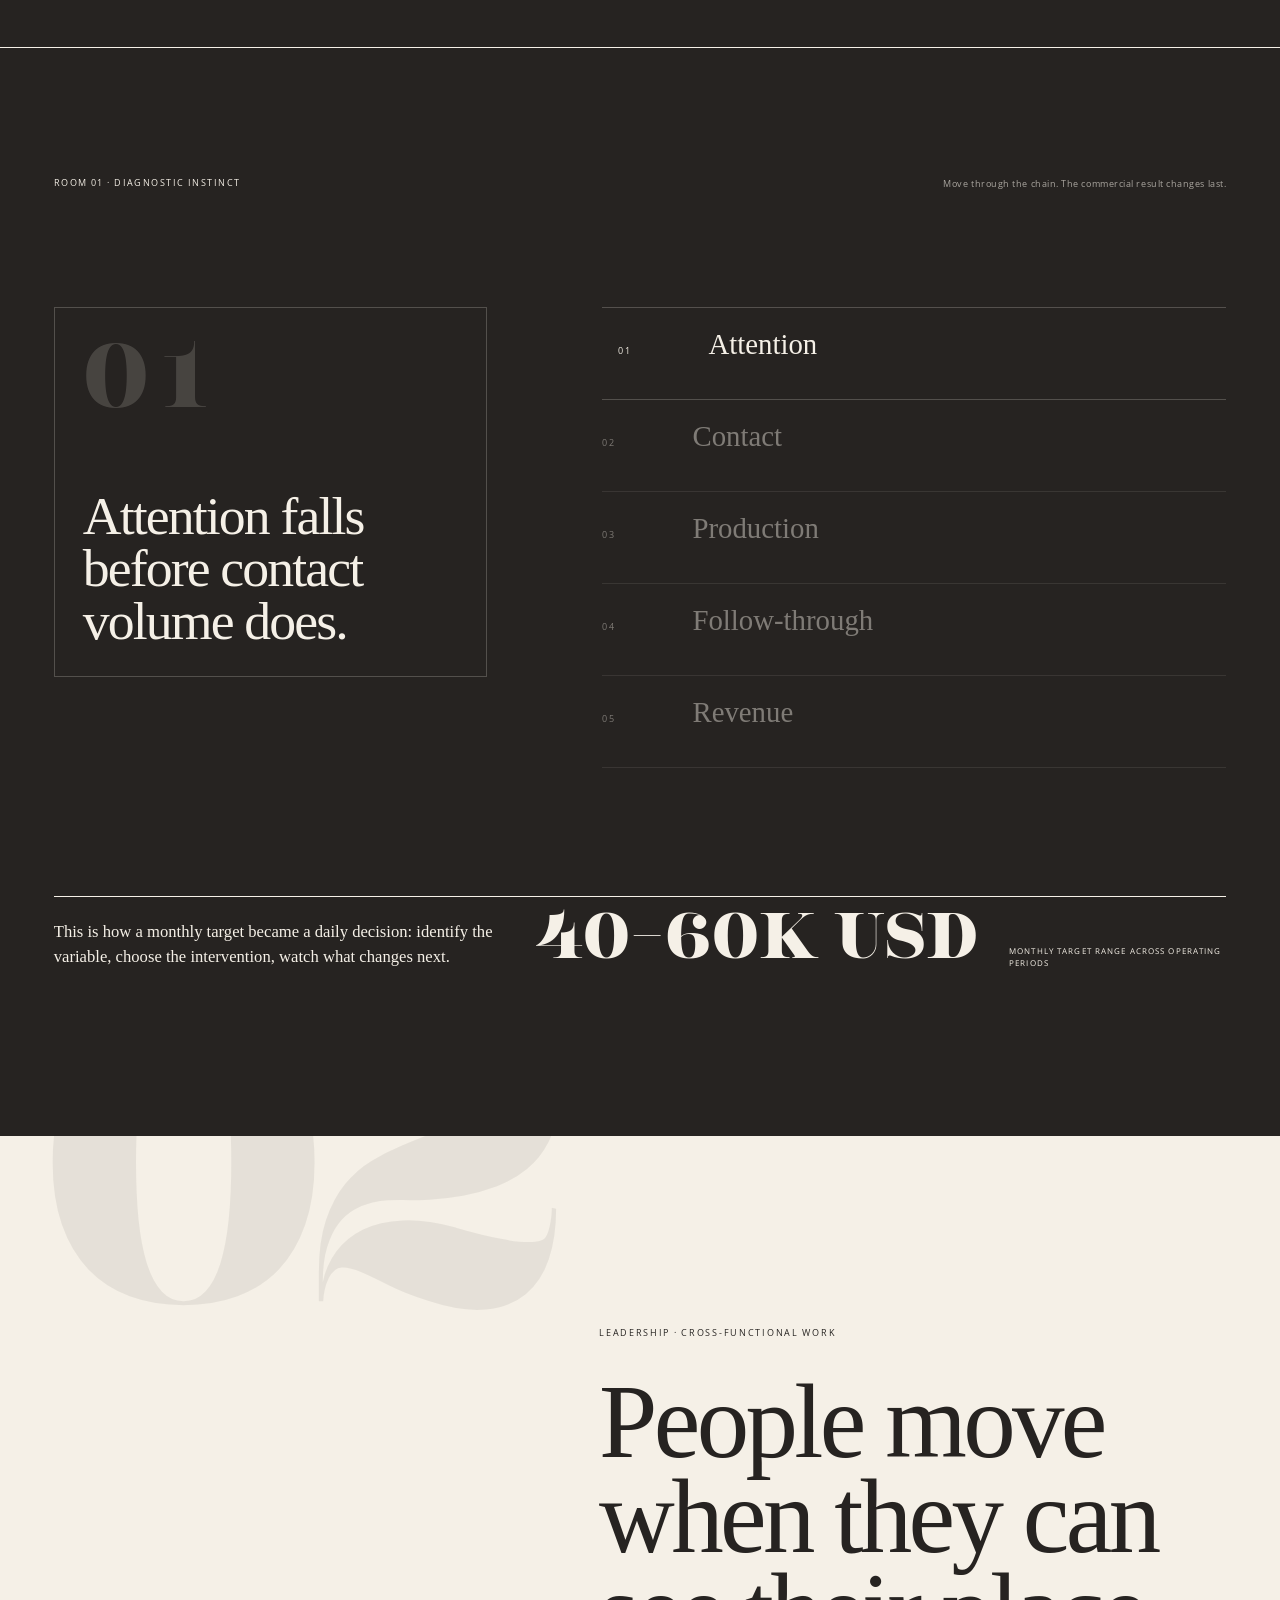
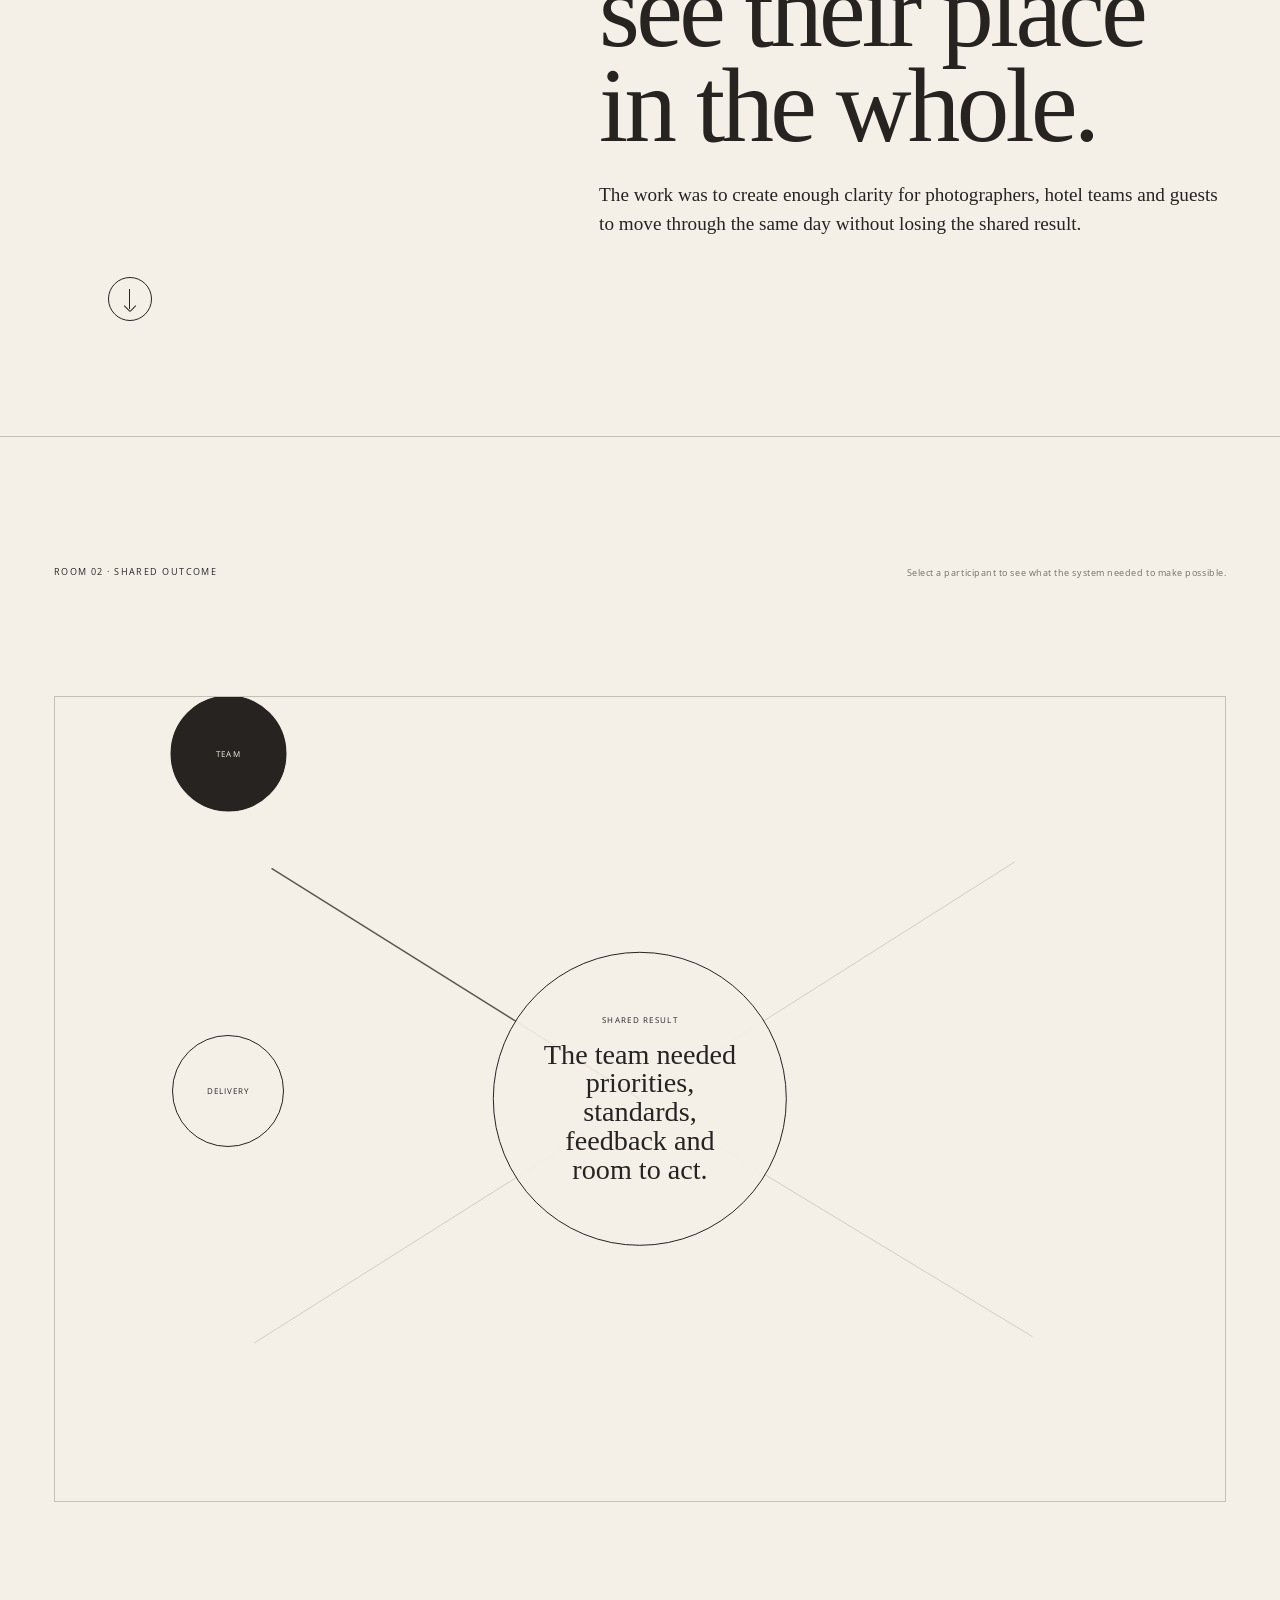
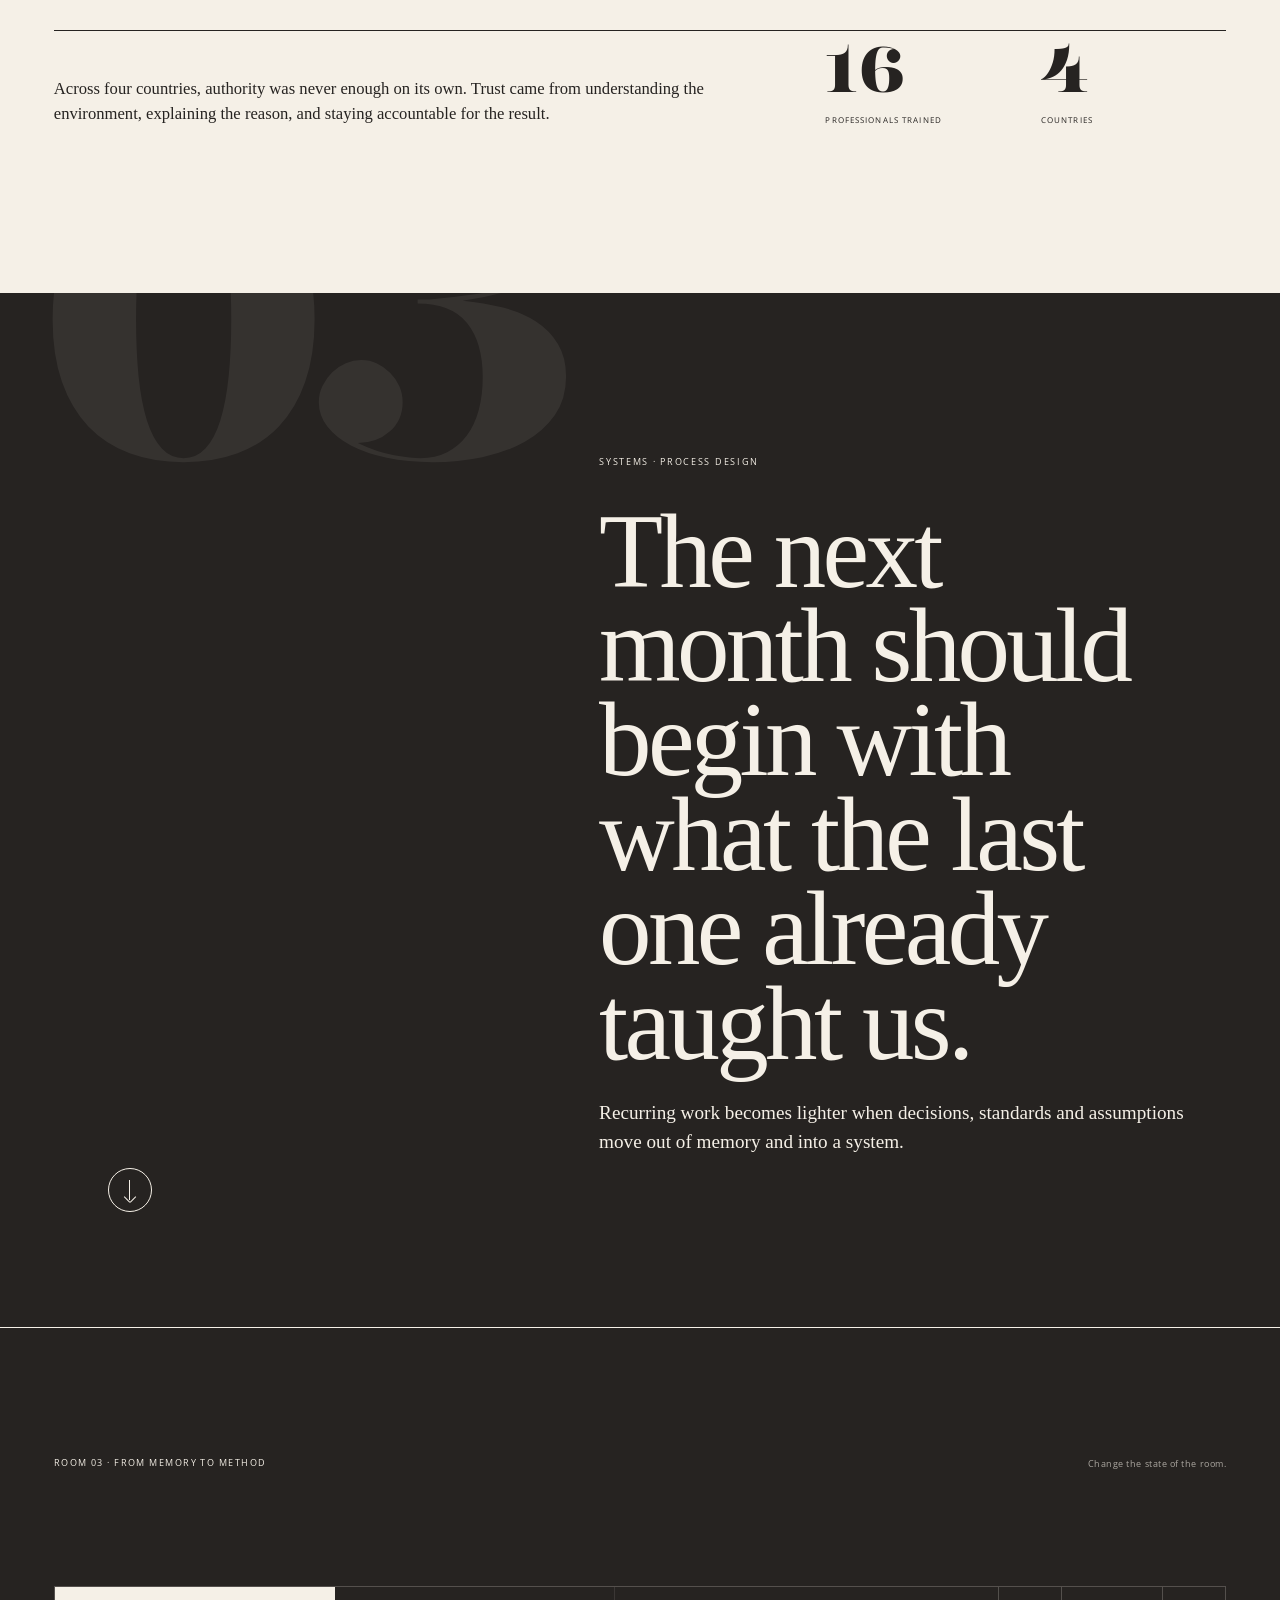
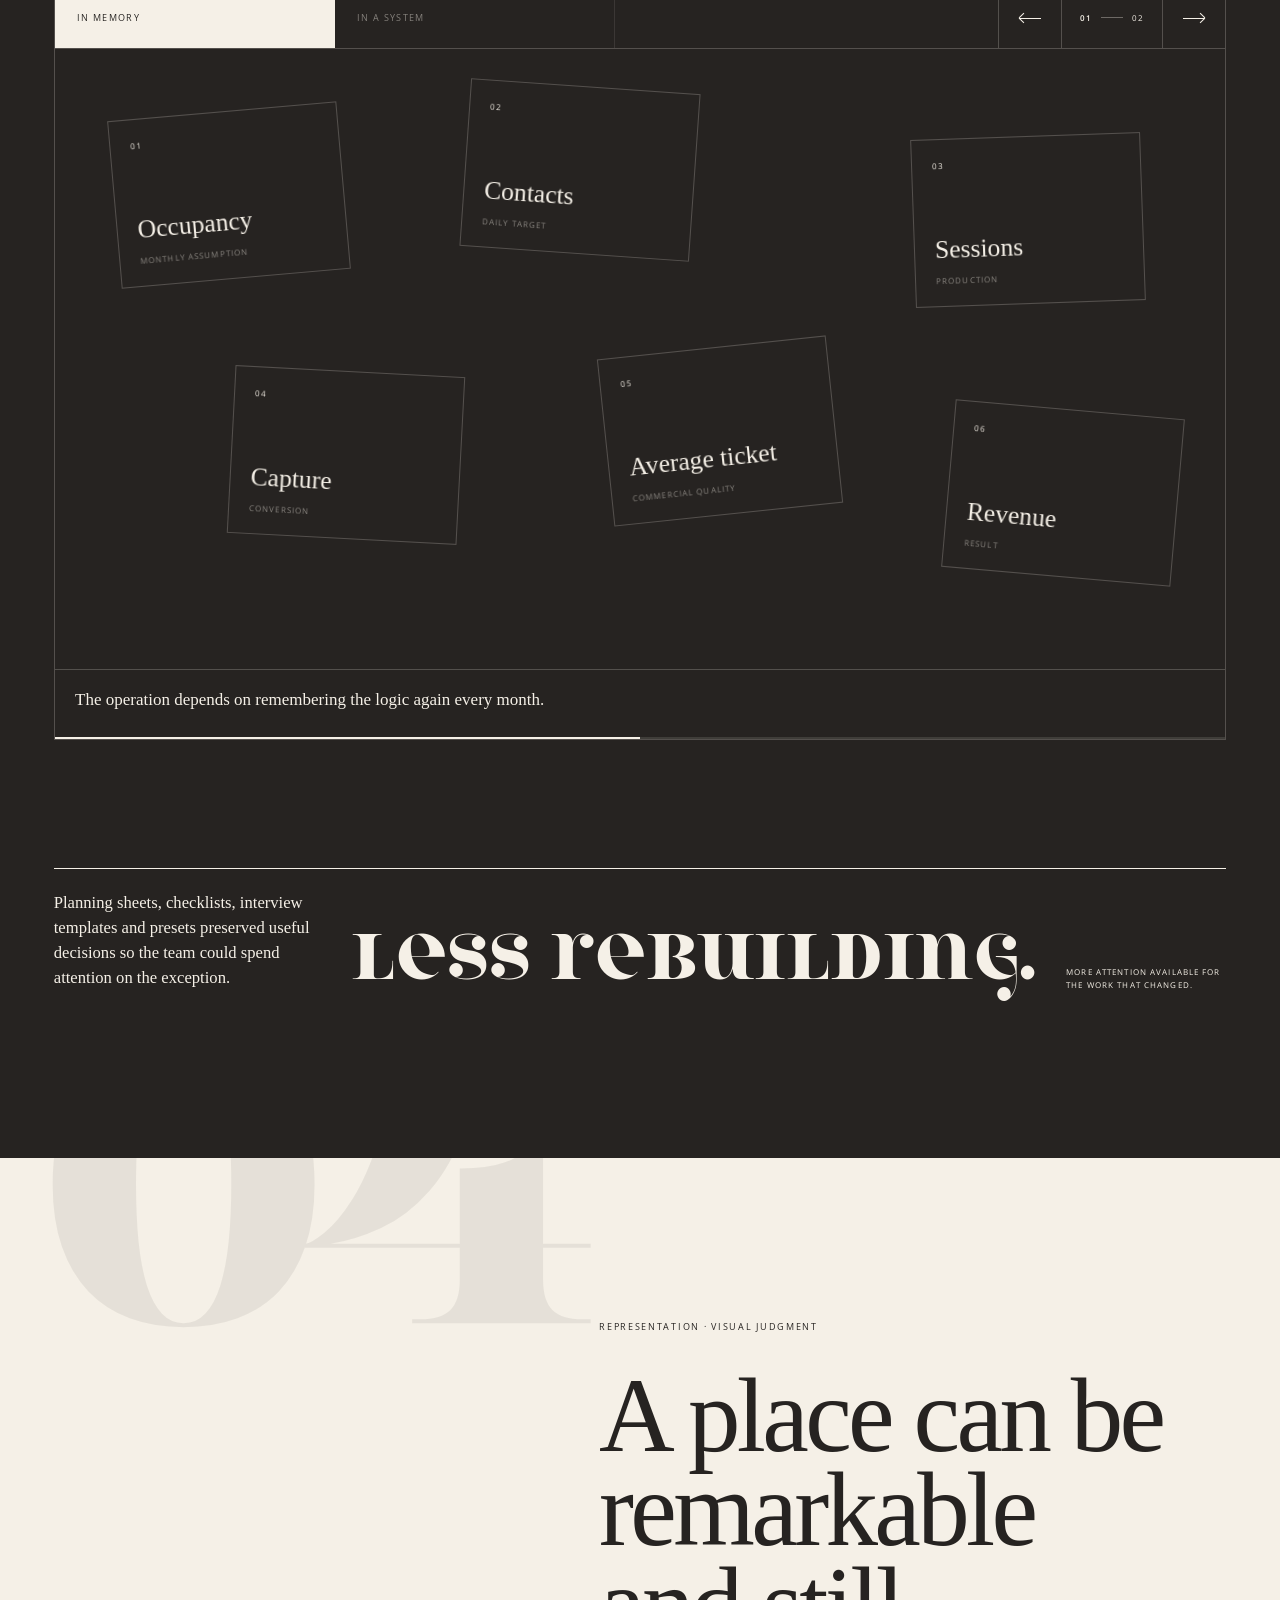
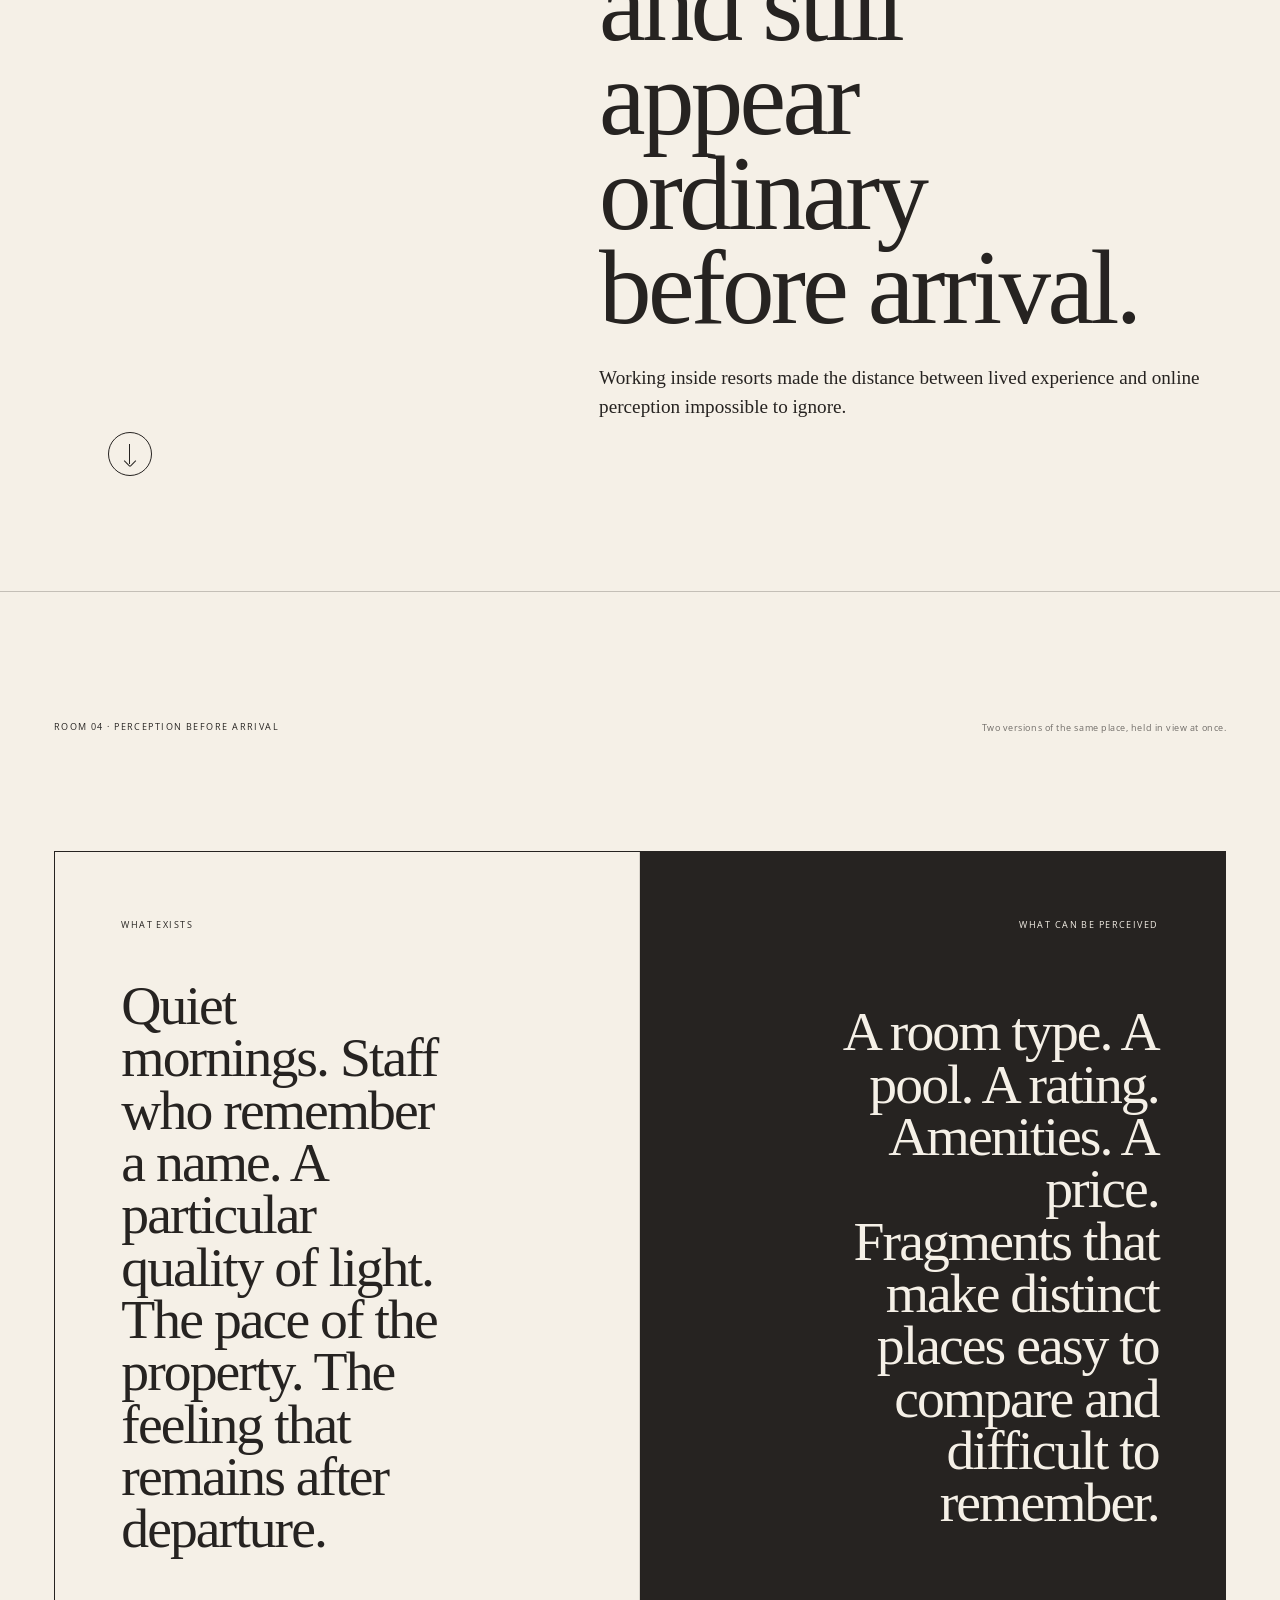
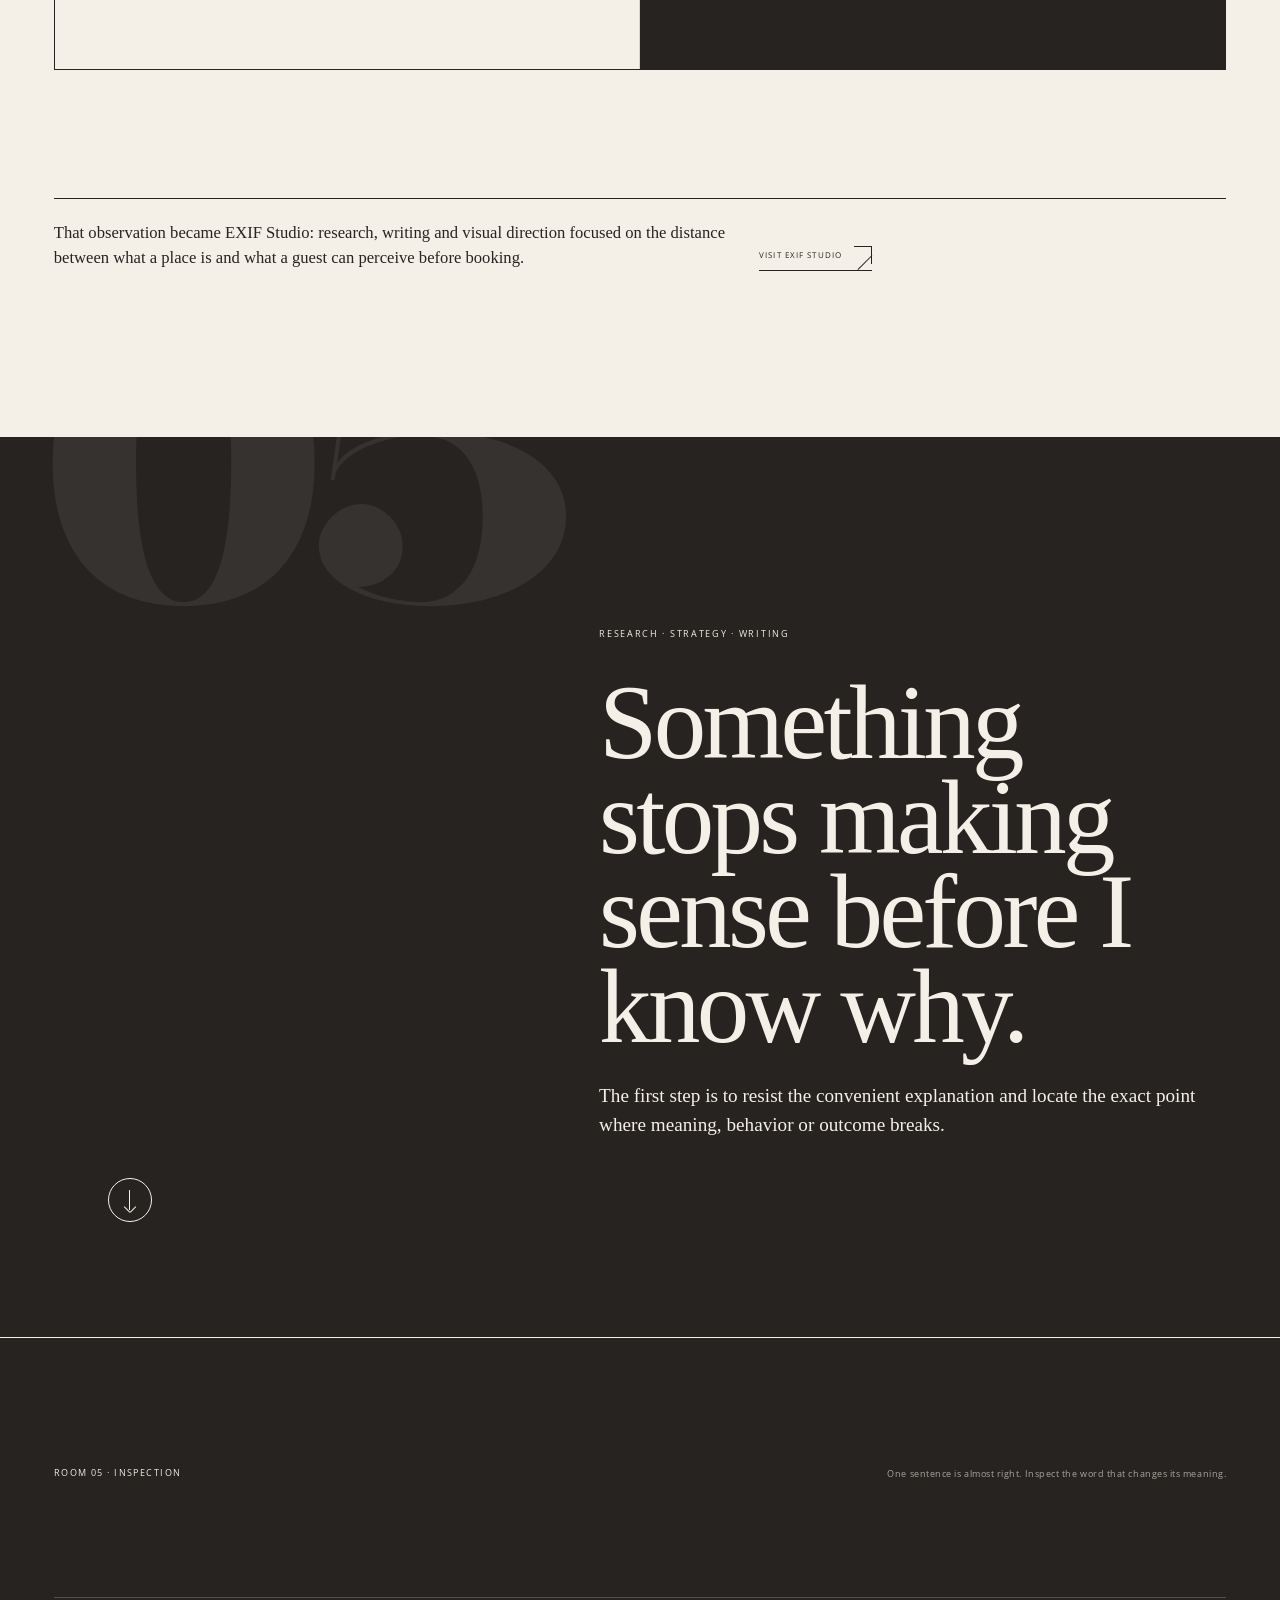
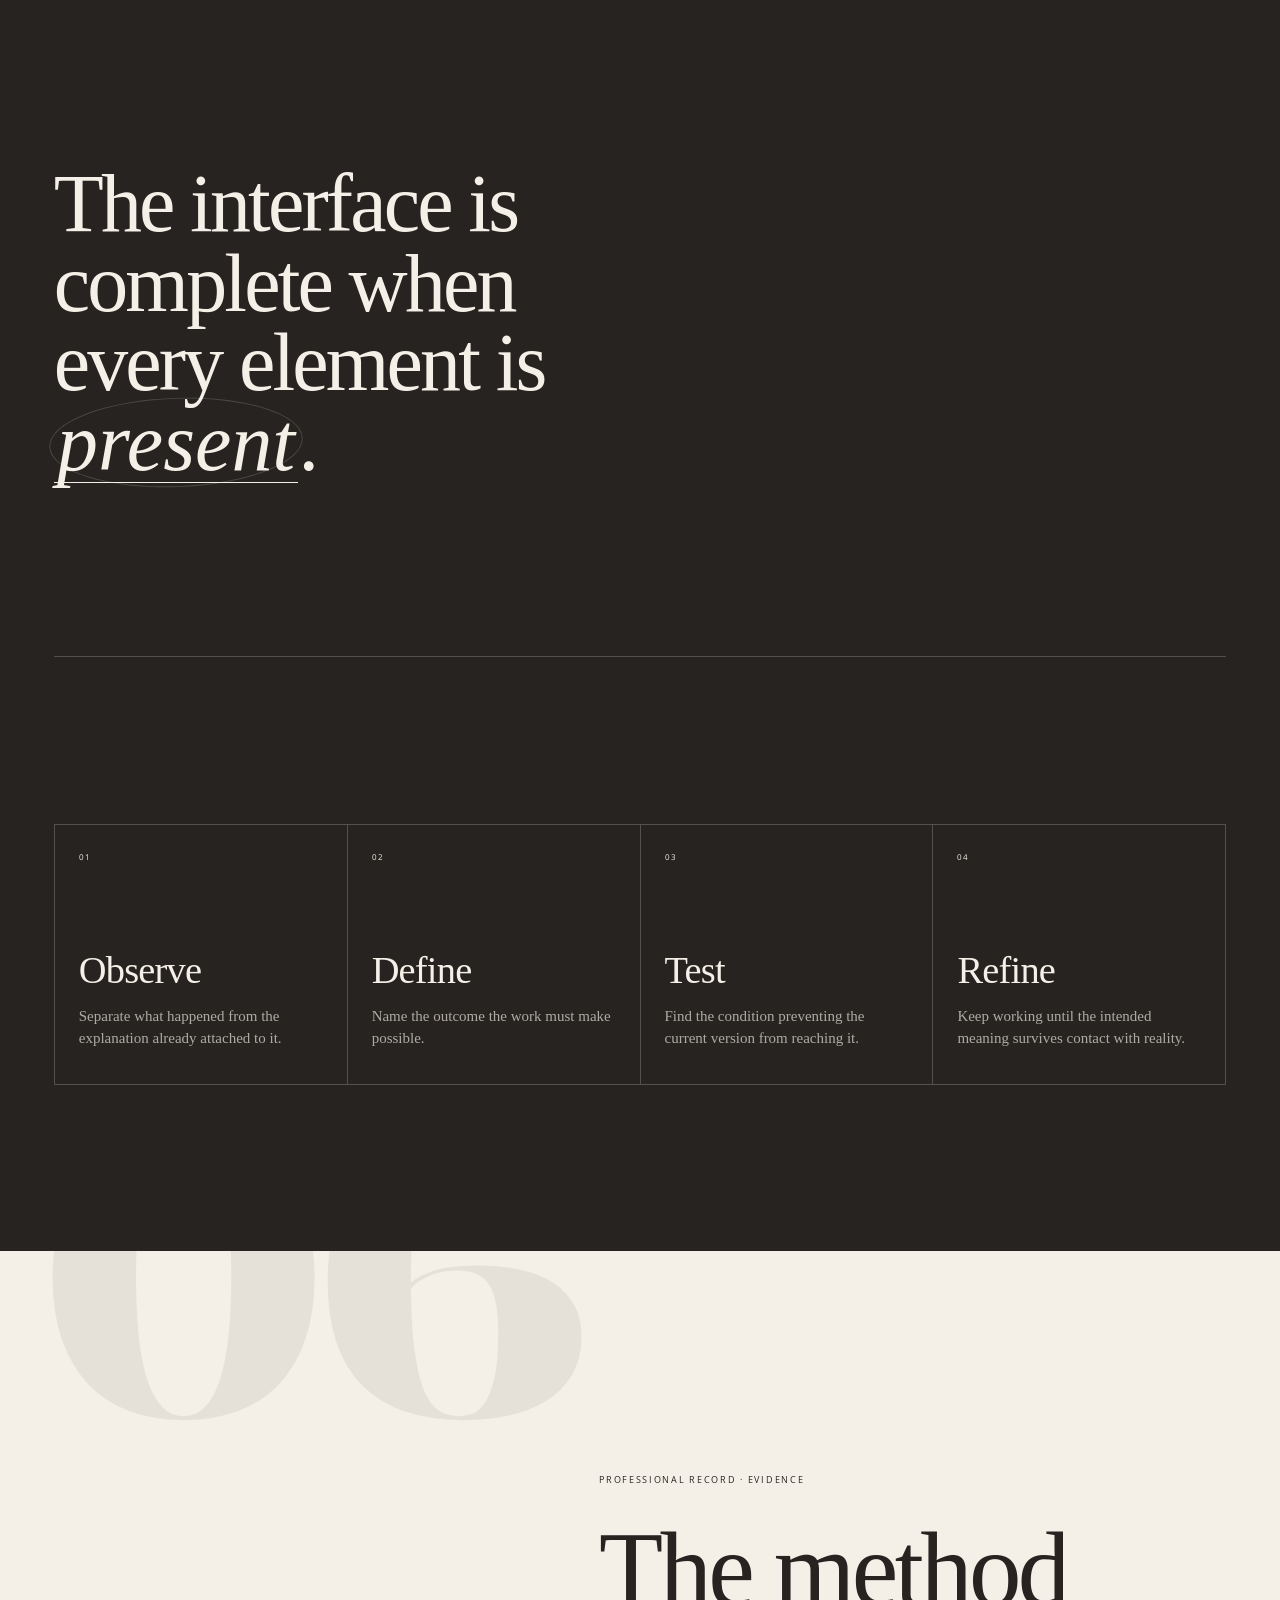
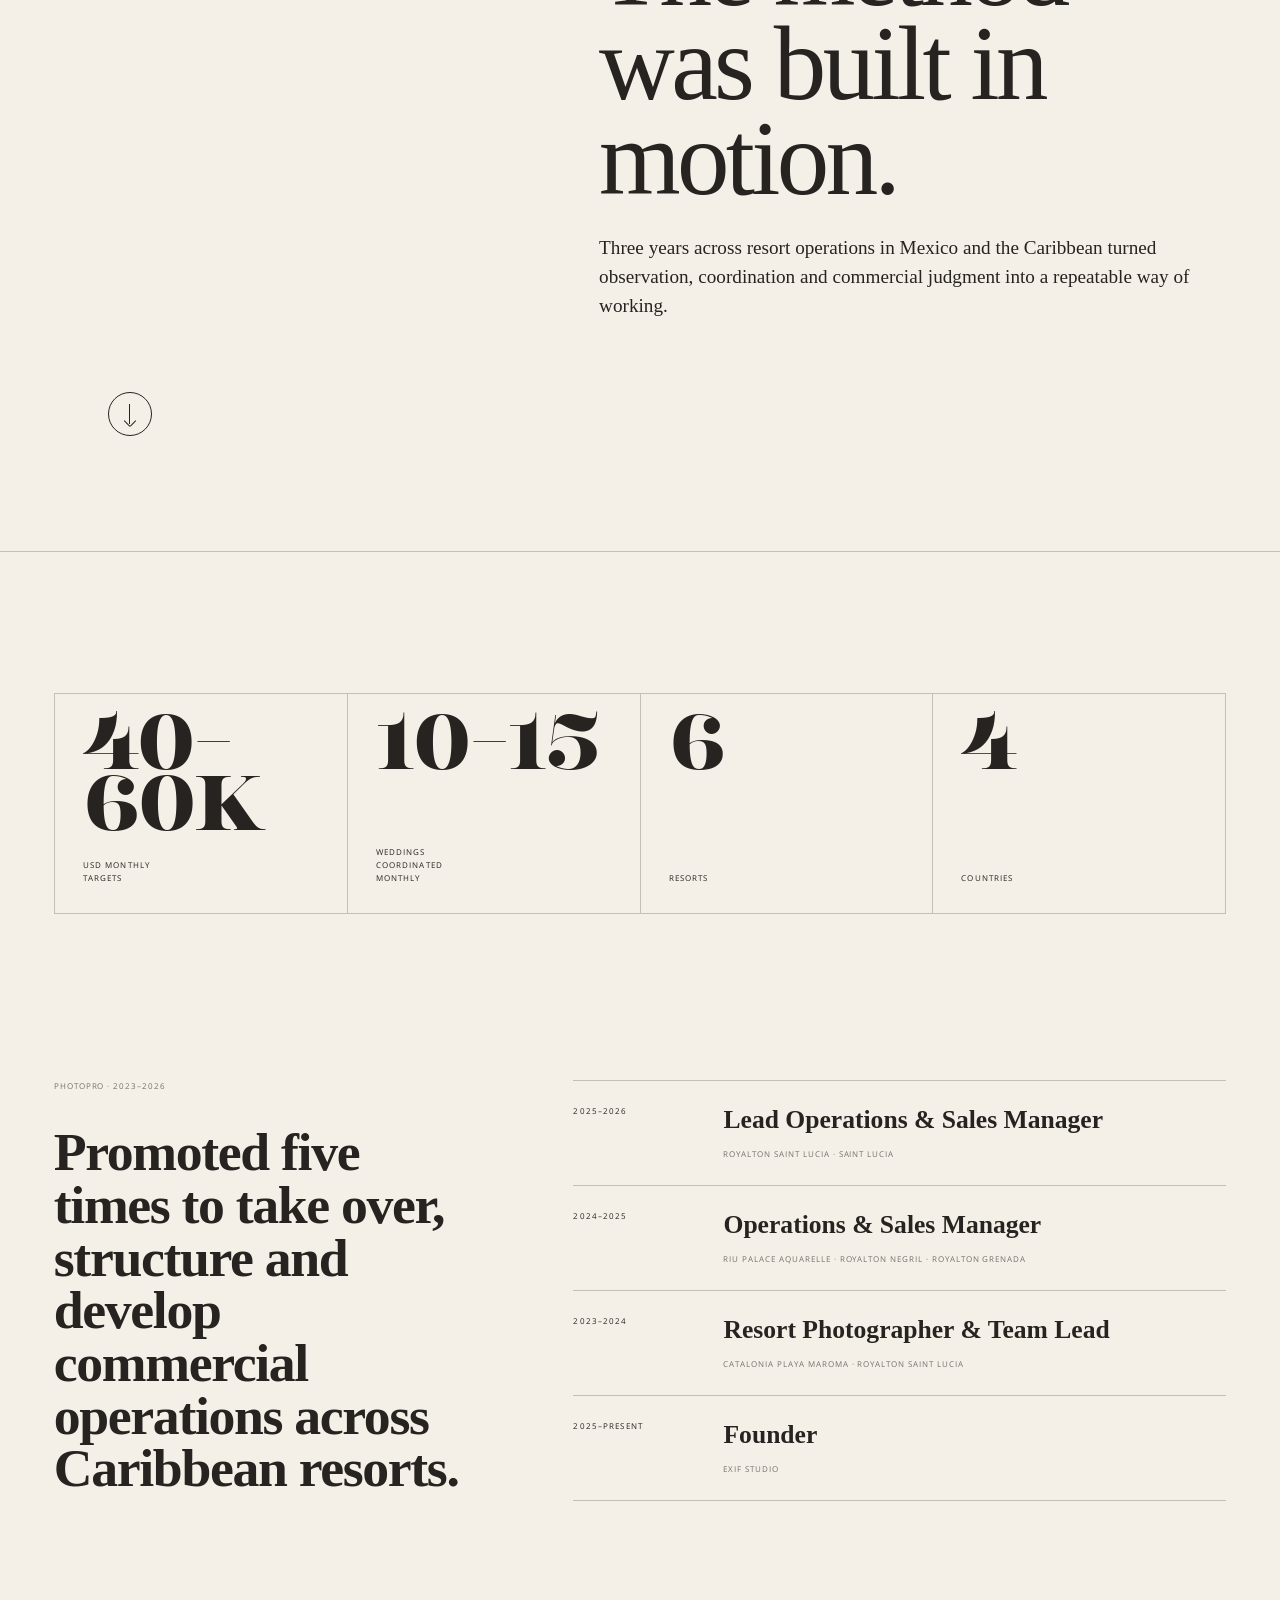
==== commit 7ce744ad: "Add files via upload" ====
--- a/index.html
+++ b/index.html
@@ -64,7 +64,7 @@
         <span>Pérez.</span>
       </div>
       <div class="cover__grid">
-        <p class="cover__field">Commercial · Events · Hospitality</p>
+        <p class="cover__field"><span>Observe.</span><span>Analyze.</span><span>Execute.</span></p>
         <p class="cover__intro">My work developed inside resort operations, where commercial performance, guest experience and execution had to function as one system.</p>
         <p class="cover__thesis">I notice what changed, make the system visible, and decide what needs attention next.</p>
         <a class="cover__enter" href="#contents" data-chapter-link>
@@ -172,7 +172,7 @@
       <section class="room room--constellation" id="leadership-room">
         <header class="room__label reveal">
           <span>Room 02 · Shared outcome</span>
-          <p>Select a participant to see what they needed from the system.</p>
+          <p>Select a participant to see what the system needed to make possible.</p>
         </header>
 
         <div class="constellation reveal" data-constellation>
@@ -279,21 +279,18 @@
       <section class="room room--representation" id="representation-room">
         <header class="room__label reveal">
           <span>Room 04 · Perception before arrival</span>
-          <p>Drag the threshold between the place and its representation.</p>
-        </header>
-
-        <div class="perception reveal" data-perception>
+          <p>Two versions of the same place, held in view at once.</p>
+        </header>
+
+        <div class="perception perception--static reveal">
           <div class="perception__layer perception__layer--place">
             <span class="perception__micro">What exists</span>
             <p>Quiet mornings. Staff who remember a name. A particular quality of light. The pace of the property. The feeling that remains after departure.</p>
           </div>
-          <div class="perception__layer perception__layer--representation" data-perception-overlay>
+          <div class="perception__layer perception__layer--representation">
             <span class="perception__micro">What can be perceived</span>
             <p>A room type. A pool. A rating. Amenities. A price. Fragments that make distinct places easy to compare and difficult to remember.</p>
           </div>
-          <button class="perception__handle" type="button" data-perception-handle aria-label="Drag to compare the place and its representation">
-            <span class="drag-cue" aria-hidden="true"><i></i><b></b></span>
-          </button>
         </div>
 
         <div class="room__footnote reveal">
--- a/styles.css
+++ b/styles.css
@@ -2524,3 +2524,218 @@
   .inspection__word,
   .inspection__word::before { animation: none !important; }
 }
+
+/* Final authored pass ----------------------------------------------------- */
+
+/* Hero method: compact, explicit, and aligned with the site's logic. */
+.cover__field {
+  display: grid;
+  gap: 5px;
+  align-content: end;
+  font-family: var(--ui);
+  font-size: 9px;
+  line-height: 1.25;
+  letter-spacing: .22em;
+  text-transform: uppercase;
+}
+.cover__field span { display: block; }
+
+/* Keep the date as a quiet Model field behind the name. */
+.cover__edition {
+  right: clamp(-20px, -1vw, 0px);
+  bottom: clamp(112px, 13vh, 178px);
+  font-family: var(--display);
+  font-size: clamp(150px, 22vw, 350px);
+  line-height: .62;
+  letter-spacing: -.065em;
+  color: rgba(245,240,231,.042);
+  pointer-events: none;
+}
+
+/* Leadership: position nodes from their centres, inside a protected inset. */
+.constellation {
+  min-height: clamp(640px, 63vw, 820px);
+  overflow: hidden;
+  --node-size: clamp(88px, 8.8vw, 118px);
+  --node-inset-x: clamp(72px, 10%, 150px);
+  --node-inset-y: clamp(72px, 10%, 126px);
+}
+.constellation__node {
+  width: var(--node-size);
+  height: var(--node-size);
+  margin: 0;
+  transform-origin: center;
+}
+.constellation__node:hover,
+.constellation__node:focus-visible,
+.constellation__node.is-active { transform: scale(1.045); }
+.constellation__node--team {
+  left: var(--node-inset-x);
+  top: var(--node-inset-y);
+  right: auto;
+  bottom: auto;
+}
+.constellation__node--hotel {
+  right: var(--node-inset-x);
+  top: var(--node-inset-y);
+  left: auto;
+  bottom: auto;
+}
+.constellation__node--guest {
+  right: var(--node-inset-x);
+  bottom: var(--node-inset-y);
+  left: auto;
+  top: auto;
+}
+.constellation__node--delivery {
+  left: var(--node-inset-x);
+  bottom: var(--node-inset-y);
+  right: auto;
+  top: auto;
+}
+.constellation__center {
+  width: clamp(230px, 23vw, 310px);
+  min-height: clamp(230px, 23vw, 310px);
+  padding: clamp(28px, 3vw, 42px);
+}
+.constellation__center p {
+  max-width: 15ch;
+  font-size: clamp(23px, 2.2vw, 33px);
+  line-height: 1.02;
+}
+.constellation__lines { inset: 0; width: 100%; height: 100%; }
+
+/* Representation is an editorial diptych, not a control. */
+.perception--static {
+  display: grid;
+  grid-template-columns: 1fr 1fr;
+  min-height: clamp(620px, 64vw, 820px);
+  border: 1px solid currentColor;
+  overflow: hidden;
+  background: var(--cream);
+}
+.perception--static .perception__layer {
+  position: relative;
+  inset: auto;
+  width: auto;
+  height: auto;
+  padding: clamp(42px, 5.2vw, 78px);
+  clip-path: none;
+  display: flex;
+  flex-direction: column;
+}
+.perception--static .perception__layer--representation {
+  background: var(--ink);
+  color: var(--cream);
+}
+.perception--static .perception__layer p {
+  position: static;
+  width: auto;
+  max-width: 11.5ch;
+  margin: auto 0;
+  transform: none;
+  font-family: var(--body);
+  font-size: clamp(42px, 4.35vw, 68px);
+  line-height: .94;
+  letter-spacing: -.035em;
+  text-align: left;
+}
+.perception--static .perception__layer--representation p {
+  align-self: flex-end;
+  text-align: right;
+}
+.perception--static .perception__layer--representation .perception__micro {
+  align-self: flex-end;
+  text-align: right;
+}
+.perception--static::after {
+  content: "";
+  position: absolute;
+  left: 50%;
+  top: 0;
+  bottom: 0;
+  width: 1px;
+  background: rgba(38,35,33,.28);
+  transform: translateX(-.5px);
+  pointer-events: none;
+}
+
+/* Research: make the word invitation visible and remove stray microcopy. */
+.inspection__word::after { content: none !important; }
+.inspection__word::before {
+  inset: -.08em -.12em;
+  opacity: .18;
+  animation: inspection-invite 2.6s ease-in-out infinite;
+}
+.inspection__word span { position: relative; z-index: 1; }
+.inspection.is-open .inspection__word::before { opacity: 0; animation: none; }
+
+@media (max-width: 1100px) {
+  .constellation {
+    --node-size: 94px;
+    --node-inset-x: 70px;
+    --node-inset-y: 68px;
+    min-height: 700px;
+  }
+  .constellation__center { width: 252px; min-height: 252px; }
+  .perception--static .perception__layer p { font-size: clamp(36px, 5vw, 55px); }
+}
+
+@media (max-width: 760px) {
+  .cover__field { gap: 4px; }
+  .constellation {
+    --node-size: 78px;
+    --node-inset-x: 34px;
+    --node-inset-y: 42px;
+    min-height: 650px;
+  }
+  .constellation__center { width: 210px; min-height: 210px; }
+  .perception--static {
+    min-height: 680px;
+  }
+  .perception--static .perception__layer {
+    padding: 30px 24px;
+  }
+  .perception--static .perception__layer p {
+    font-size: clamp(30px, 6.8vw, 43px);
+  }
+}
+
+@media (max-width: 520px) {
+  .constellation {
+    --node-size: 72px;
+    --node-inset-x: 20px;
+    --node-inset-y: 30px;
+    min-height: 680px;
+  }
+  .constellation__center { width: 190px; min-height: 190px; padding: 22px; }
+  .constellation__center p { font-size: 21px; }
+  .perception--static {
+    grid-template-columns: 1fr;
+    min-height: auto;
+  }
+  .perception--static .perception__layer {
+    min-height: 520px;
+    padding: 34px 24px;
+  }
+  .perception--static .perception__layer p,
+  .perception--static .perception__layer--representation p {
+    align-self: auto;
+    max-width: 12ch;
+    font-size: clamp(34px, 10vw, 48px);
+    text-align: left;
+  }
+  .perception--static .perception__layer--representation .perception__micro {
+    align-self: flex-start;
+    text-align: left;
+  }
+  .perception--static::after {
+    left: 0;
+    right: 0;
+    top: 50%;
+    bottom: auto;
+    width: auto;
+    height: 1px;
+    transform: none;
+  }
+}
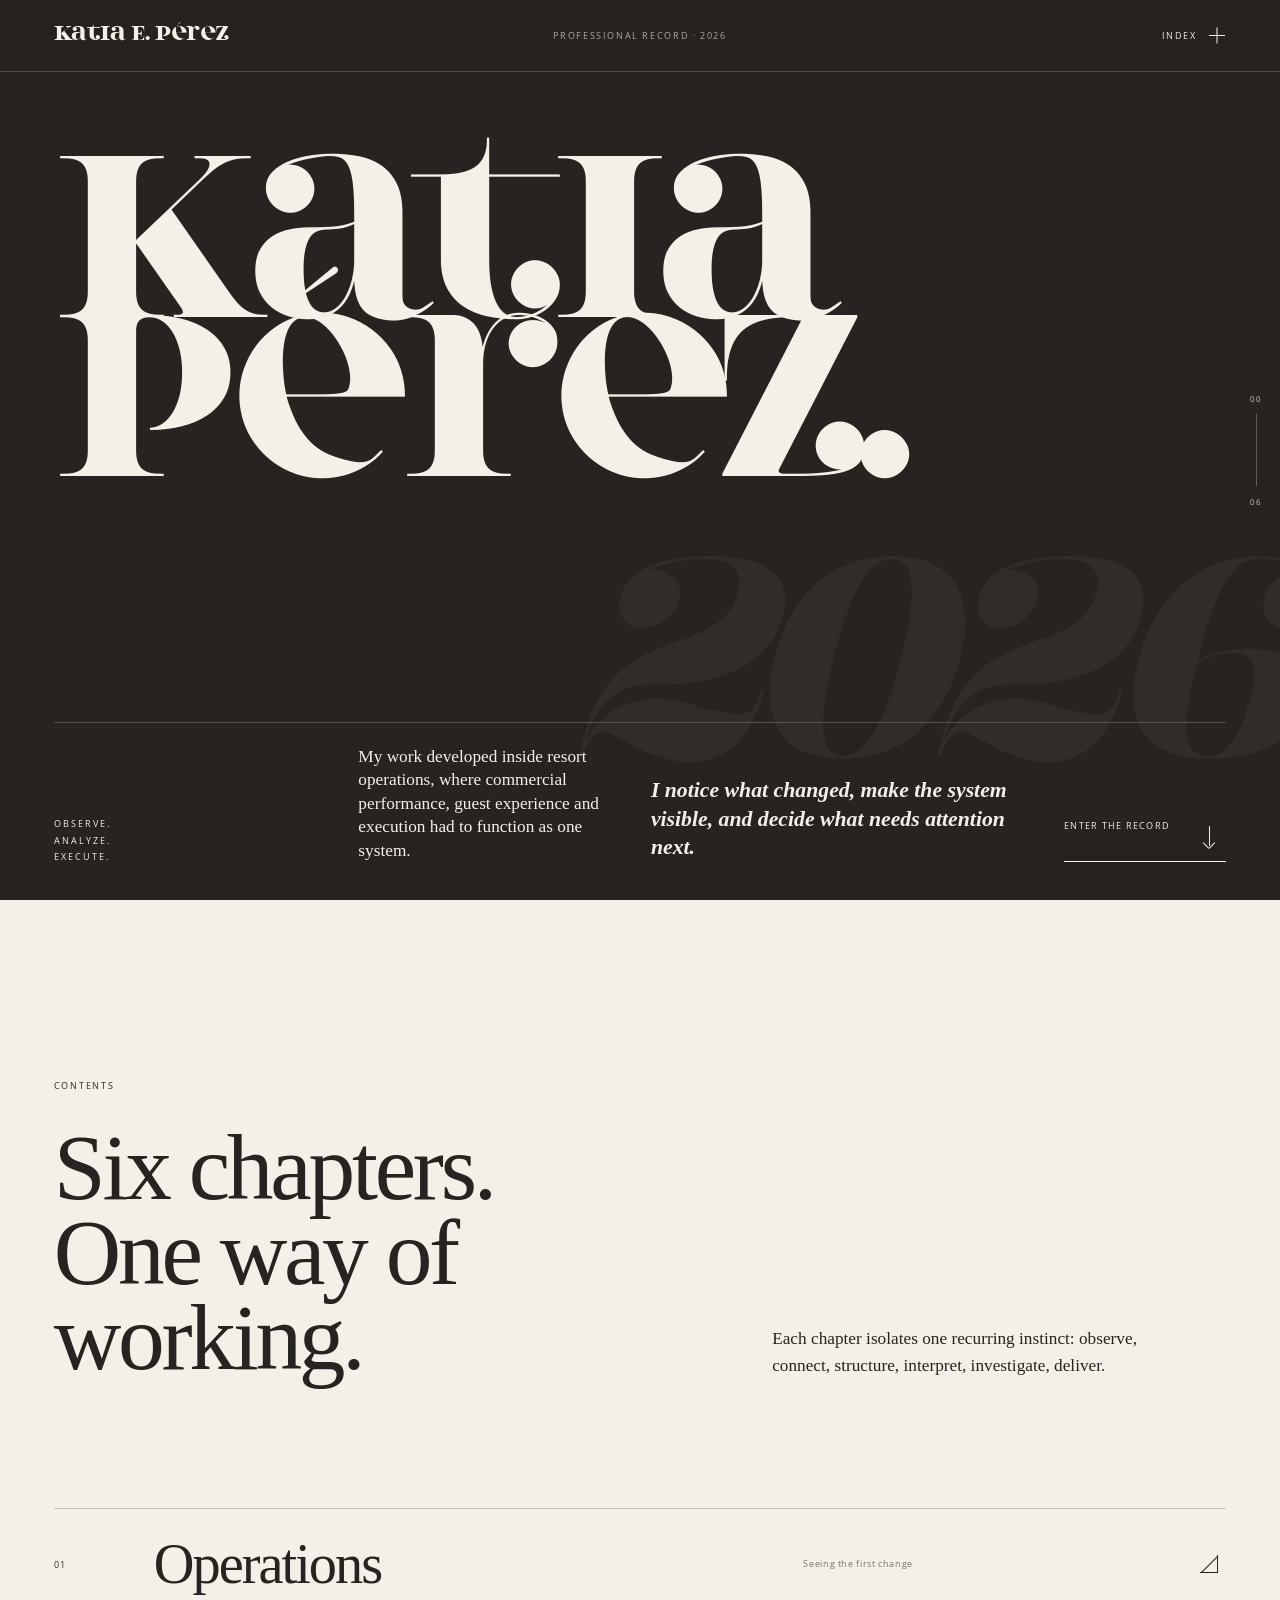
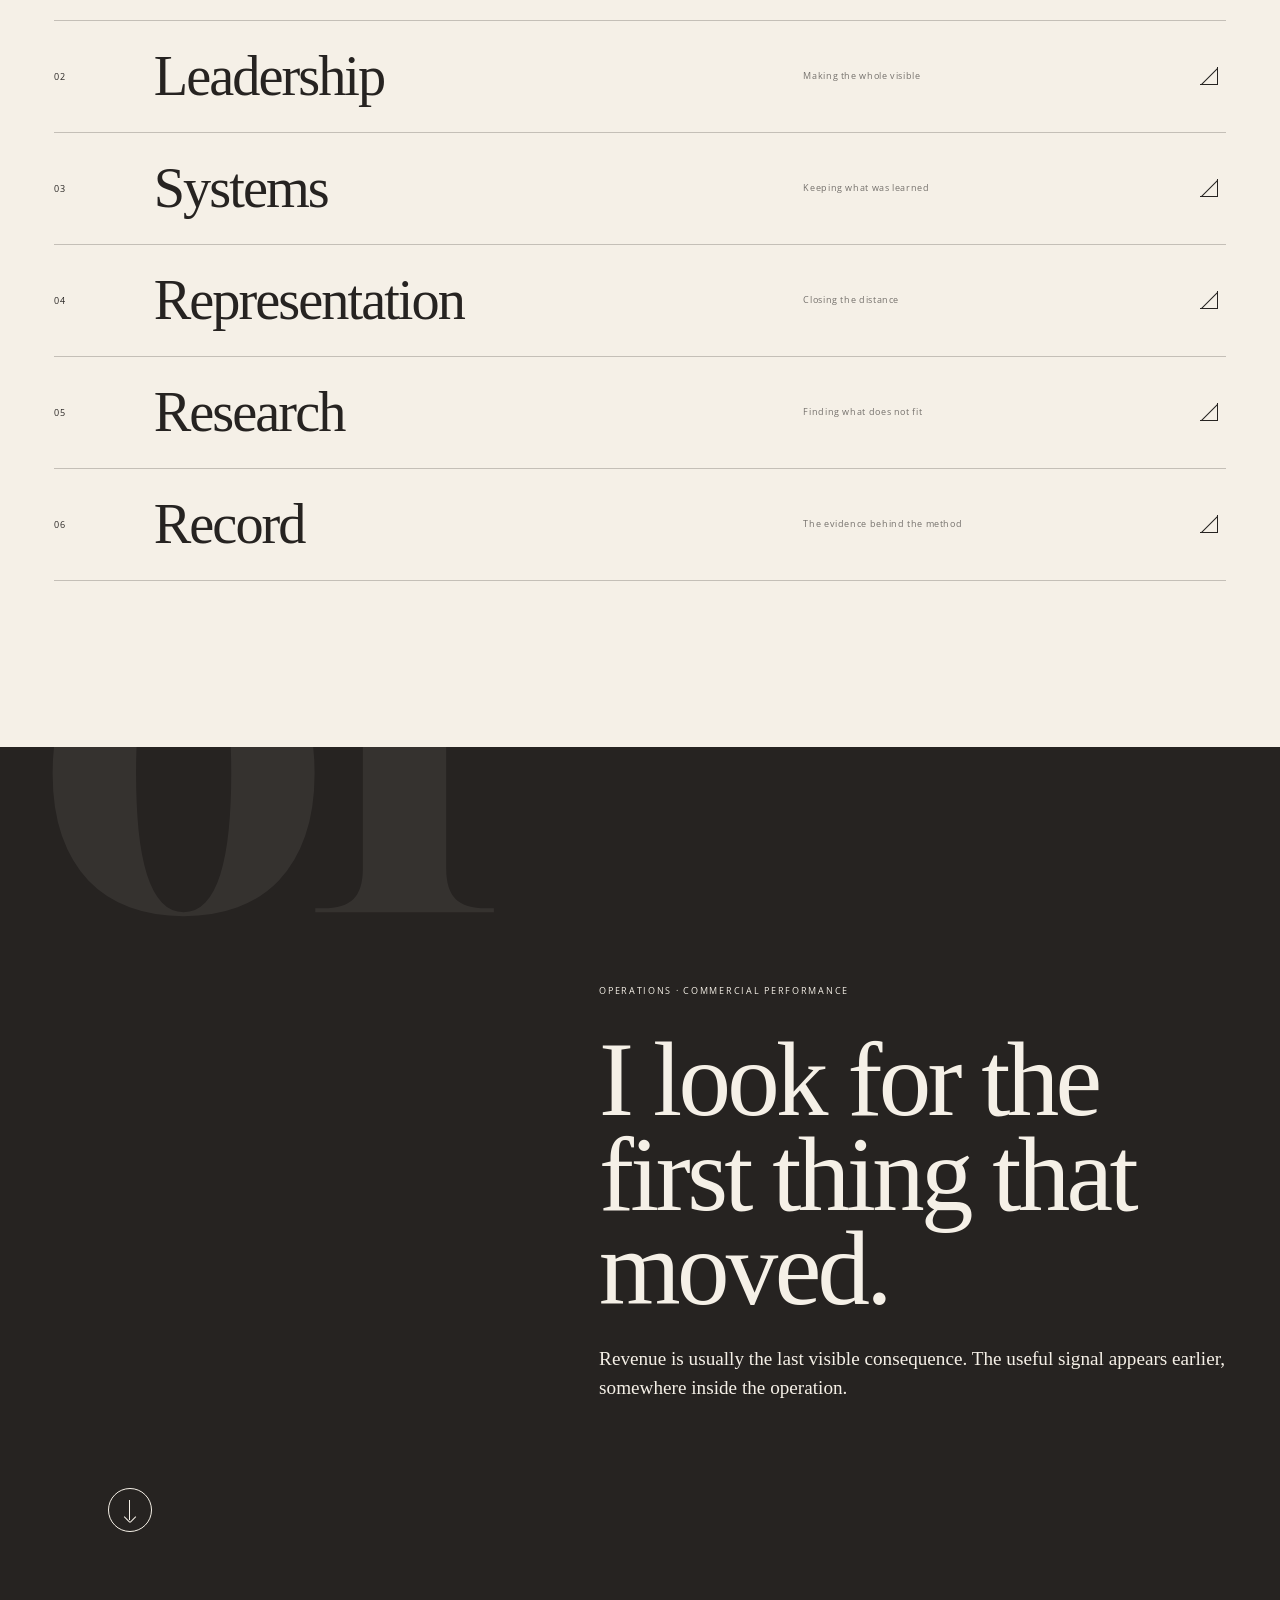
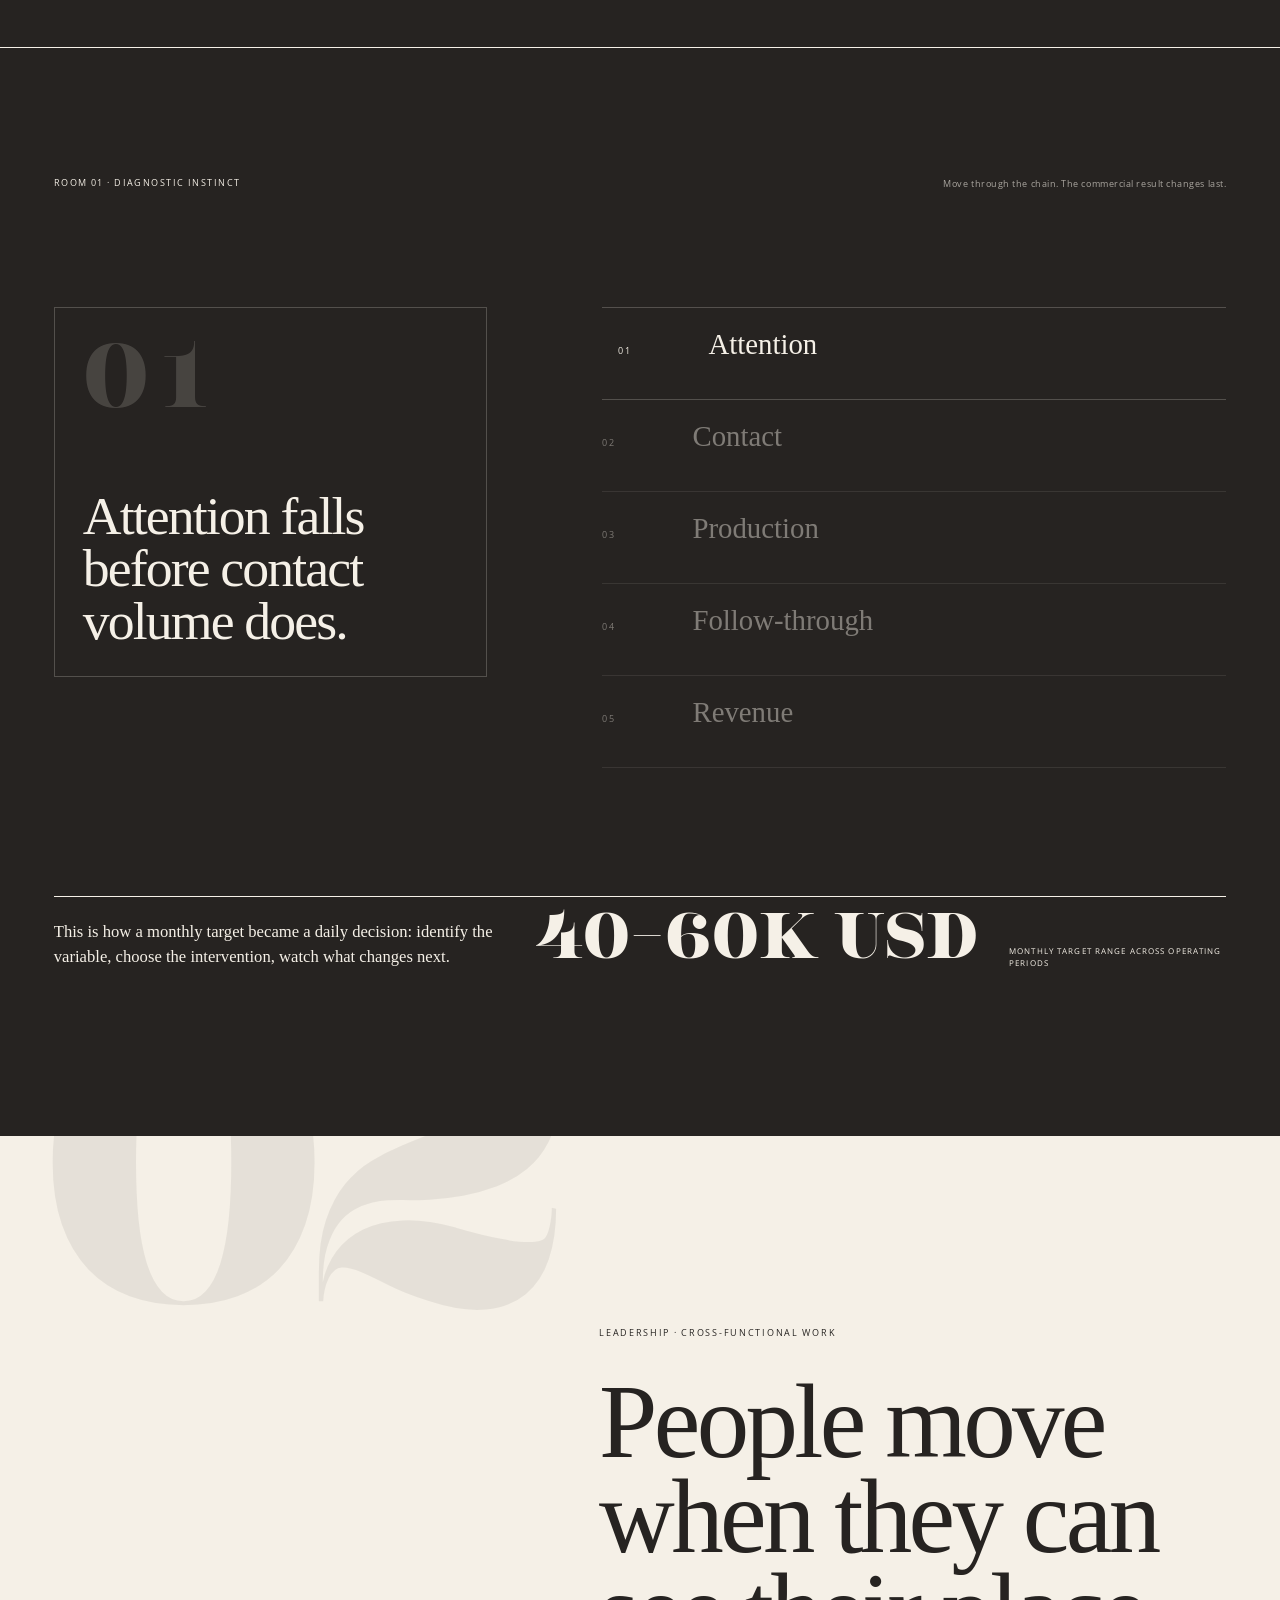
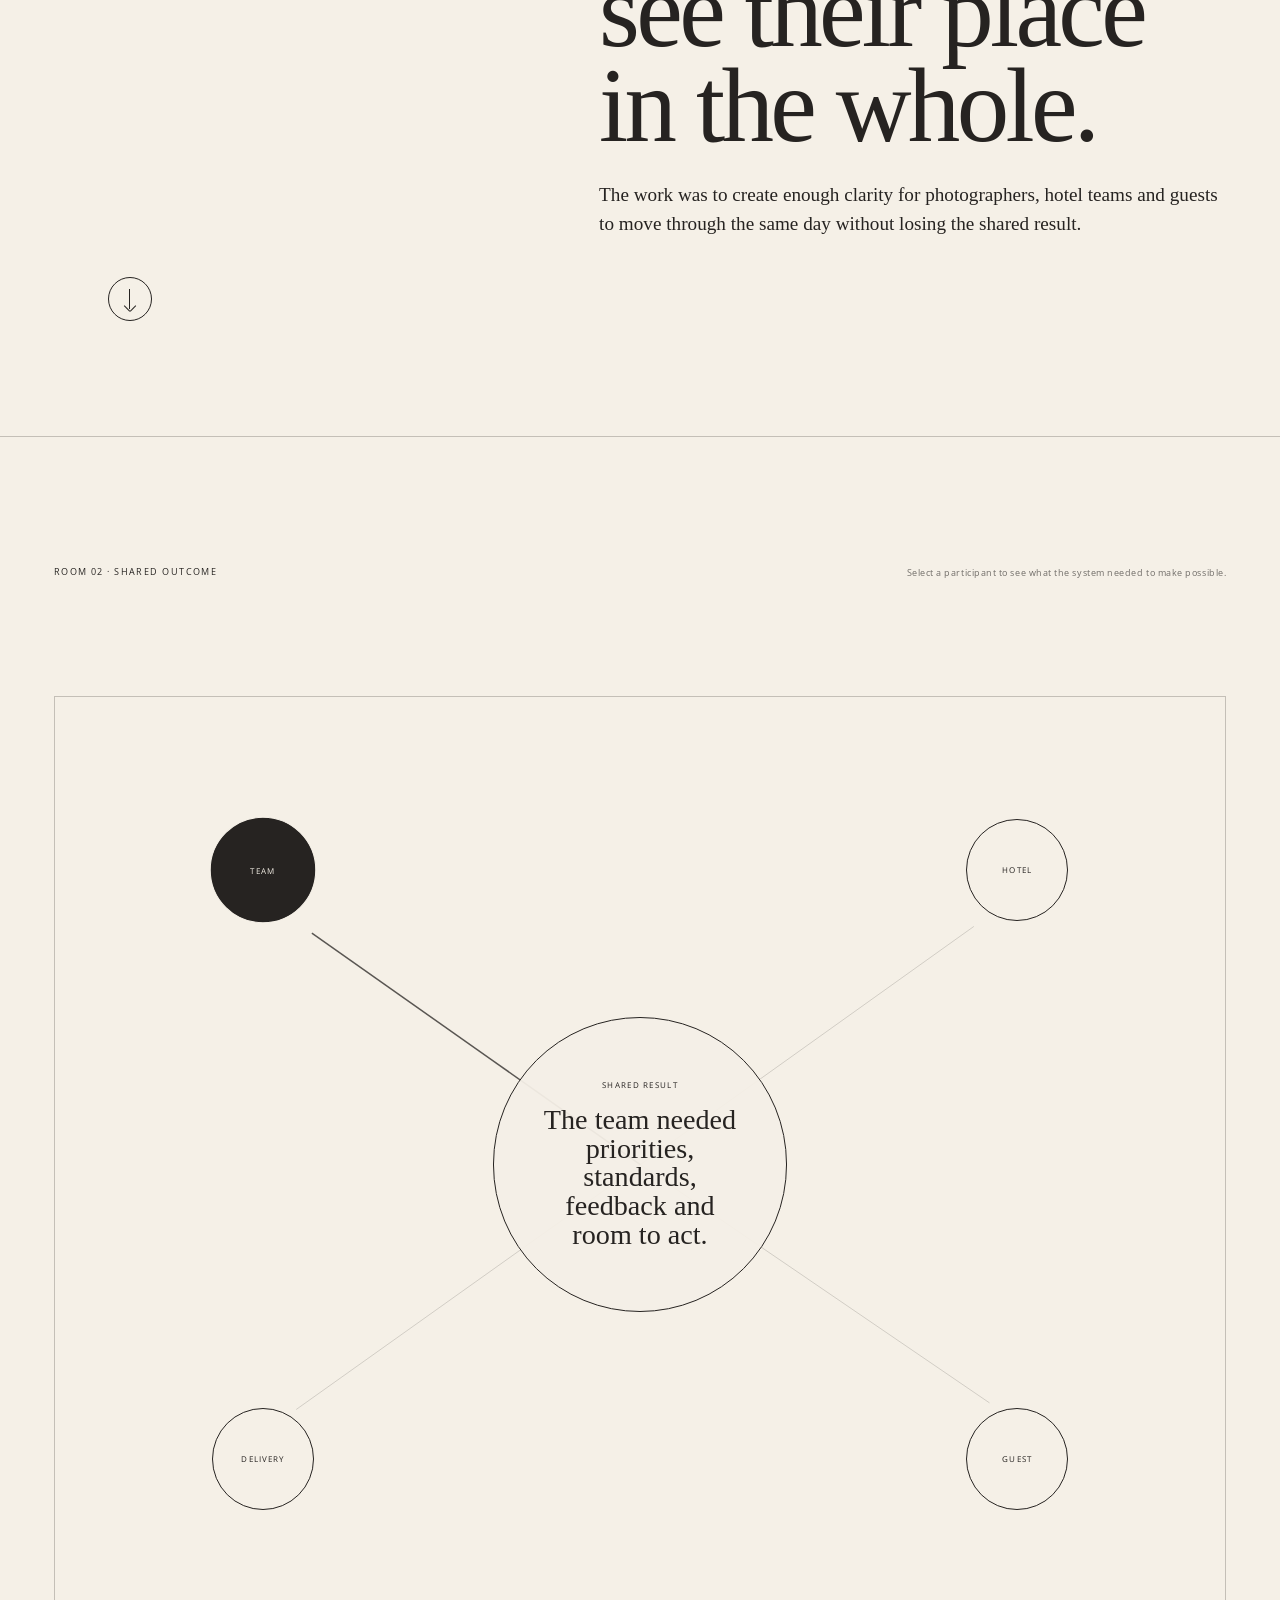
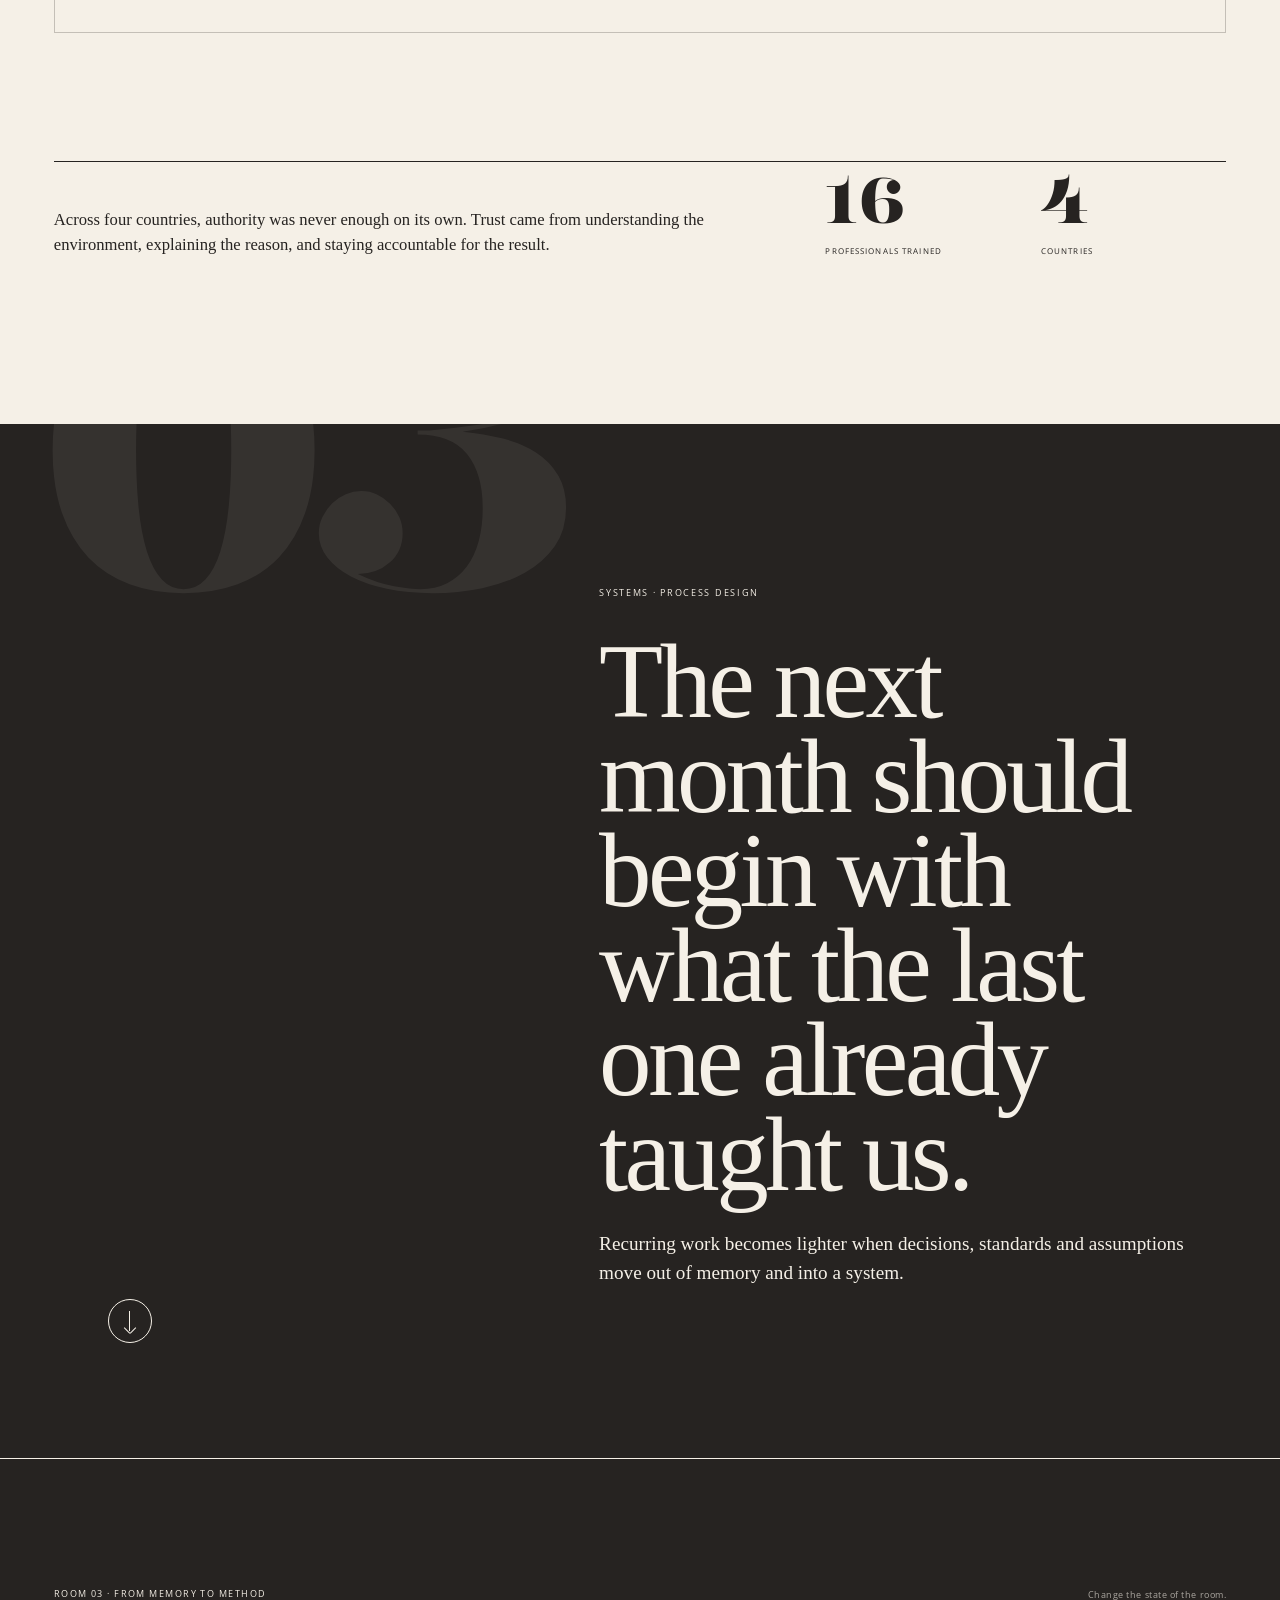
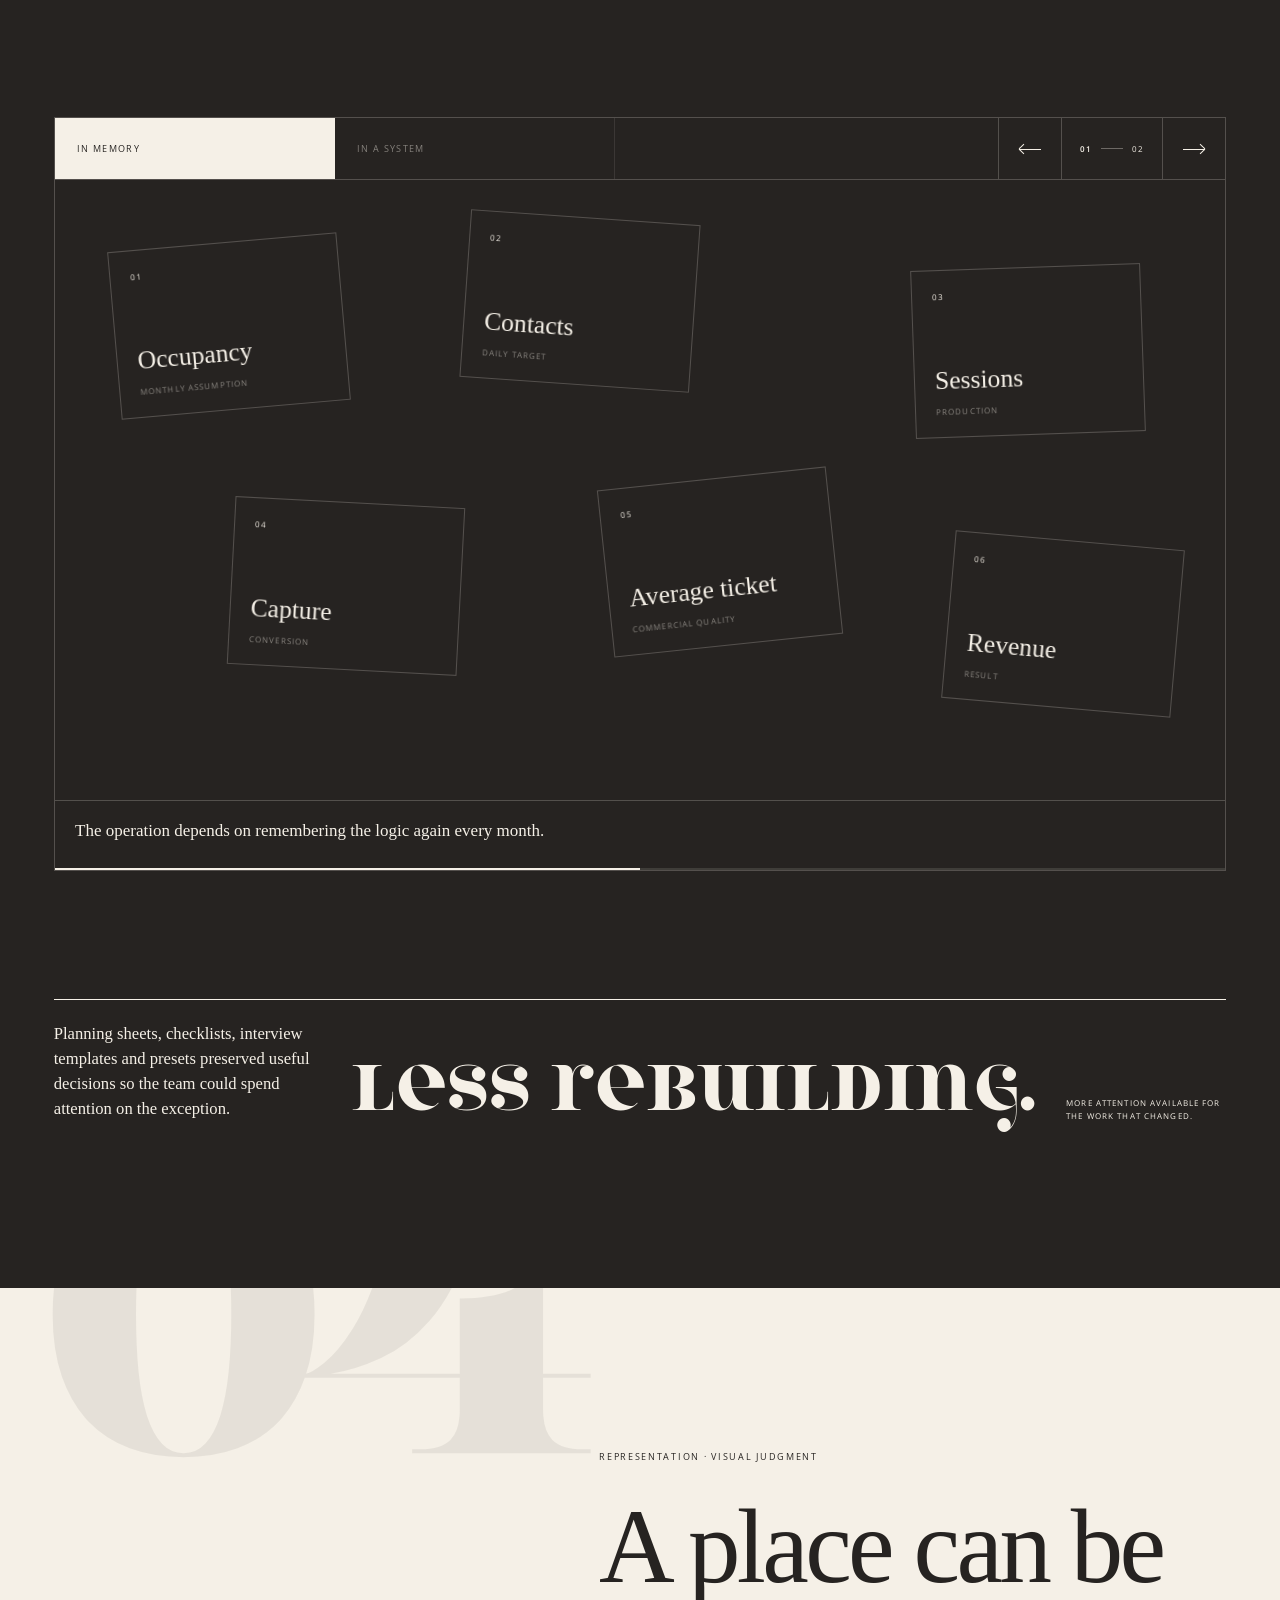
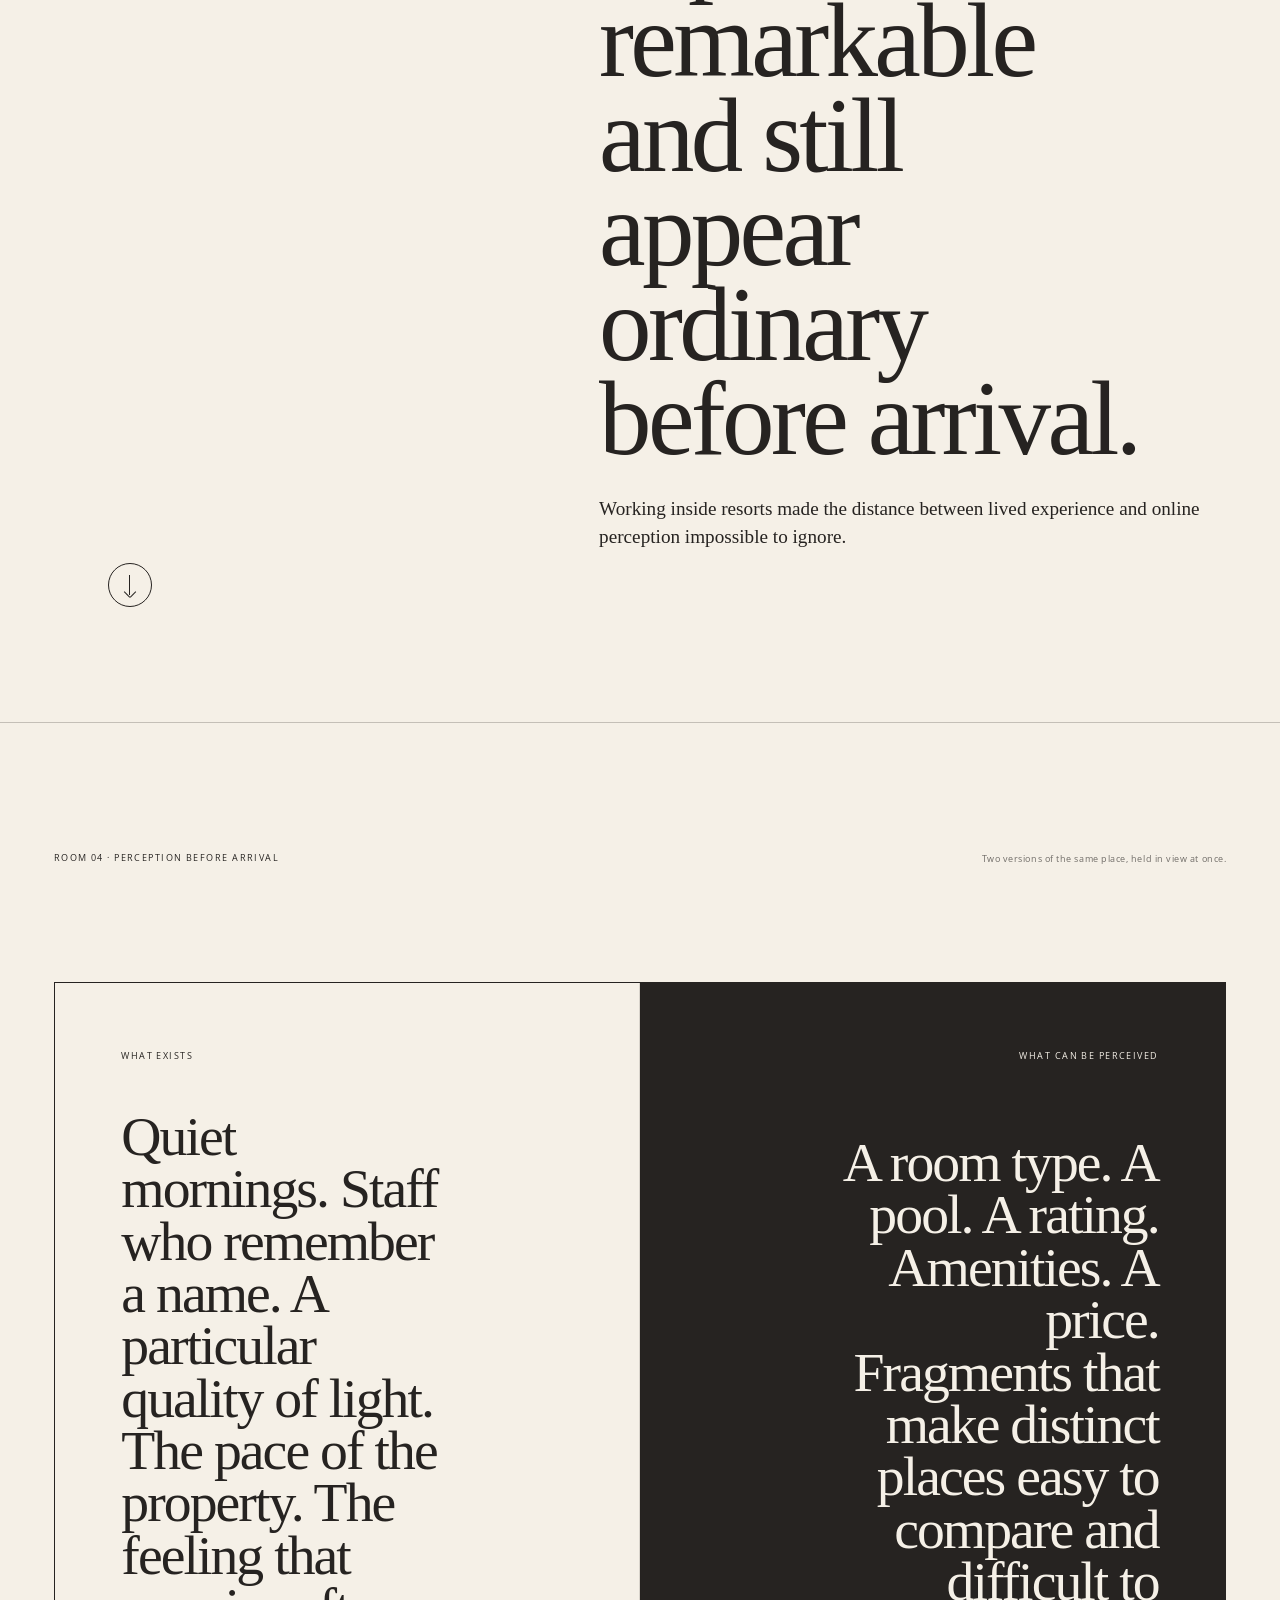
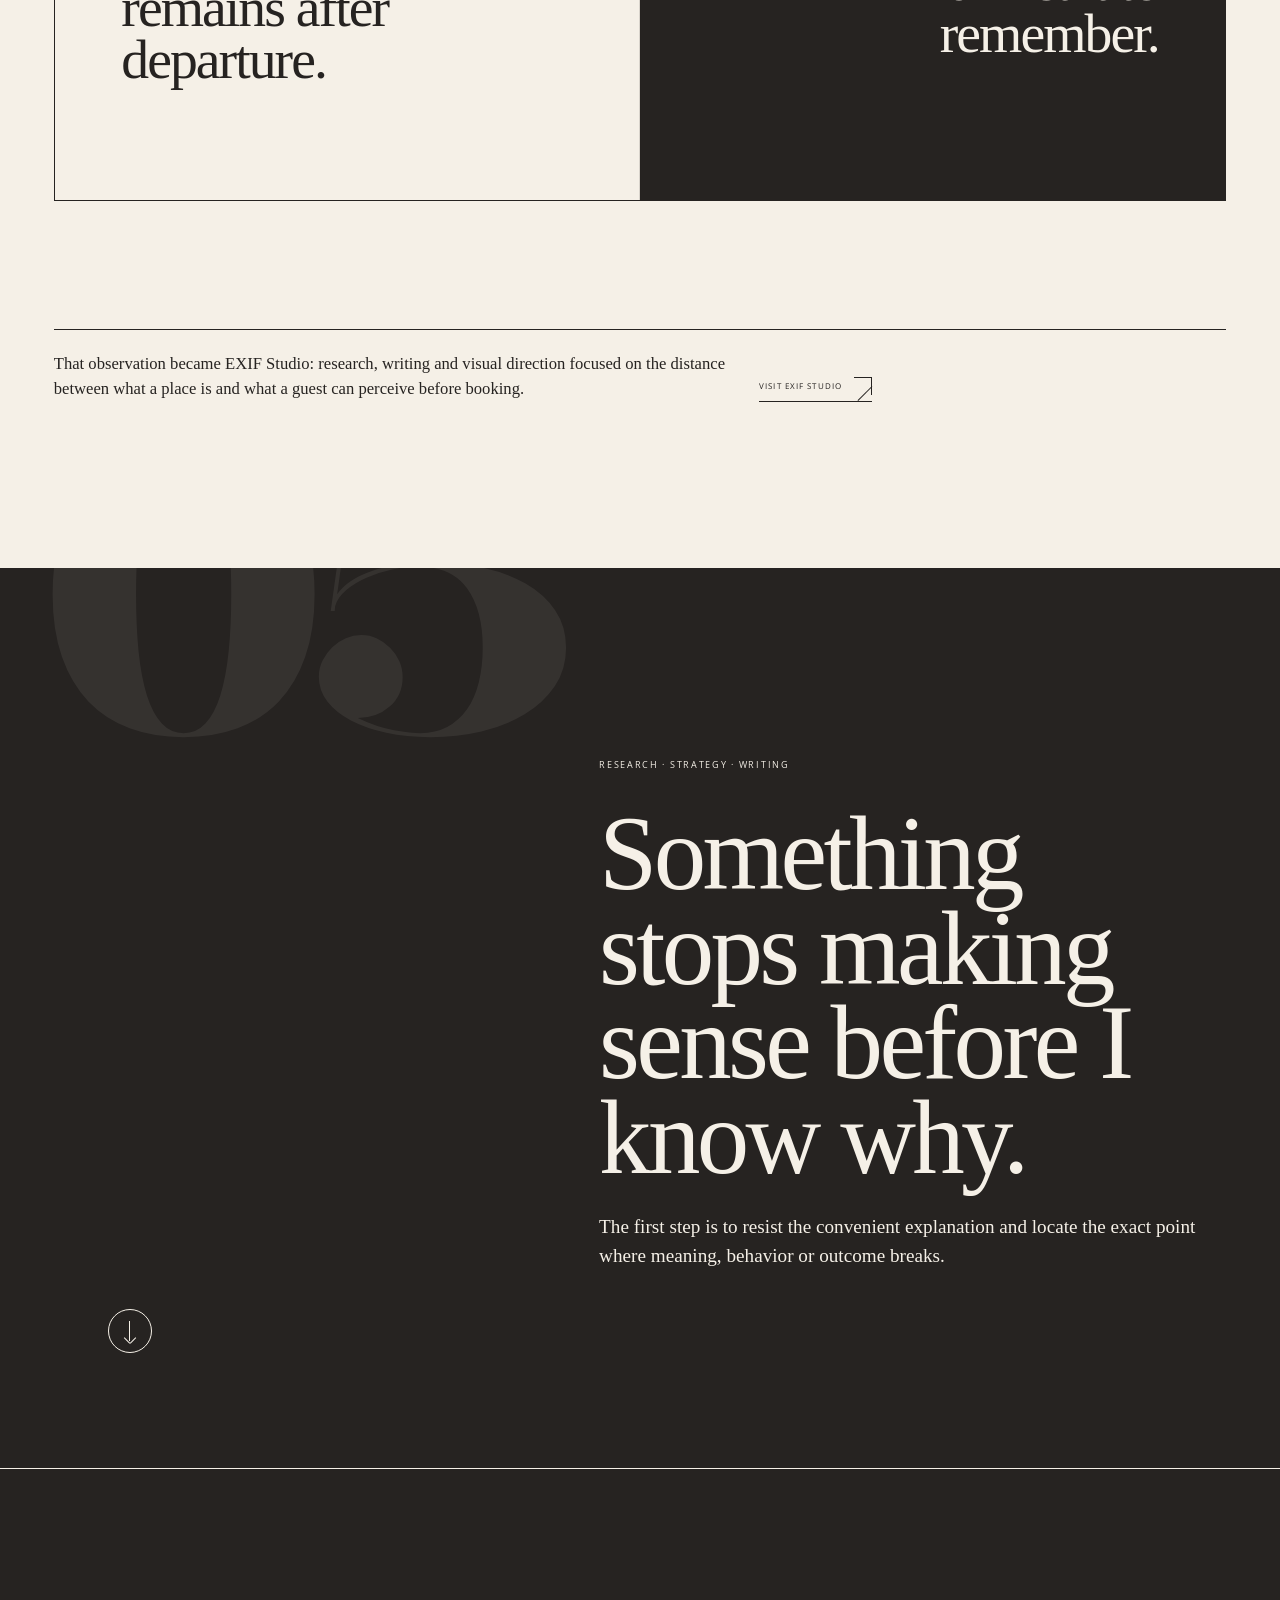
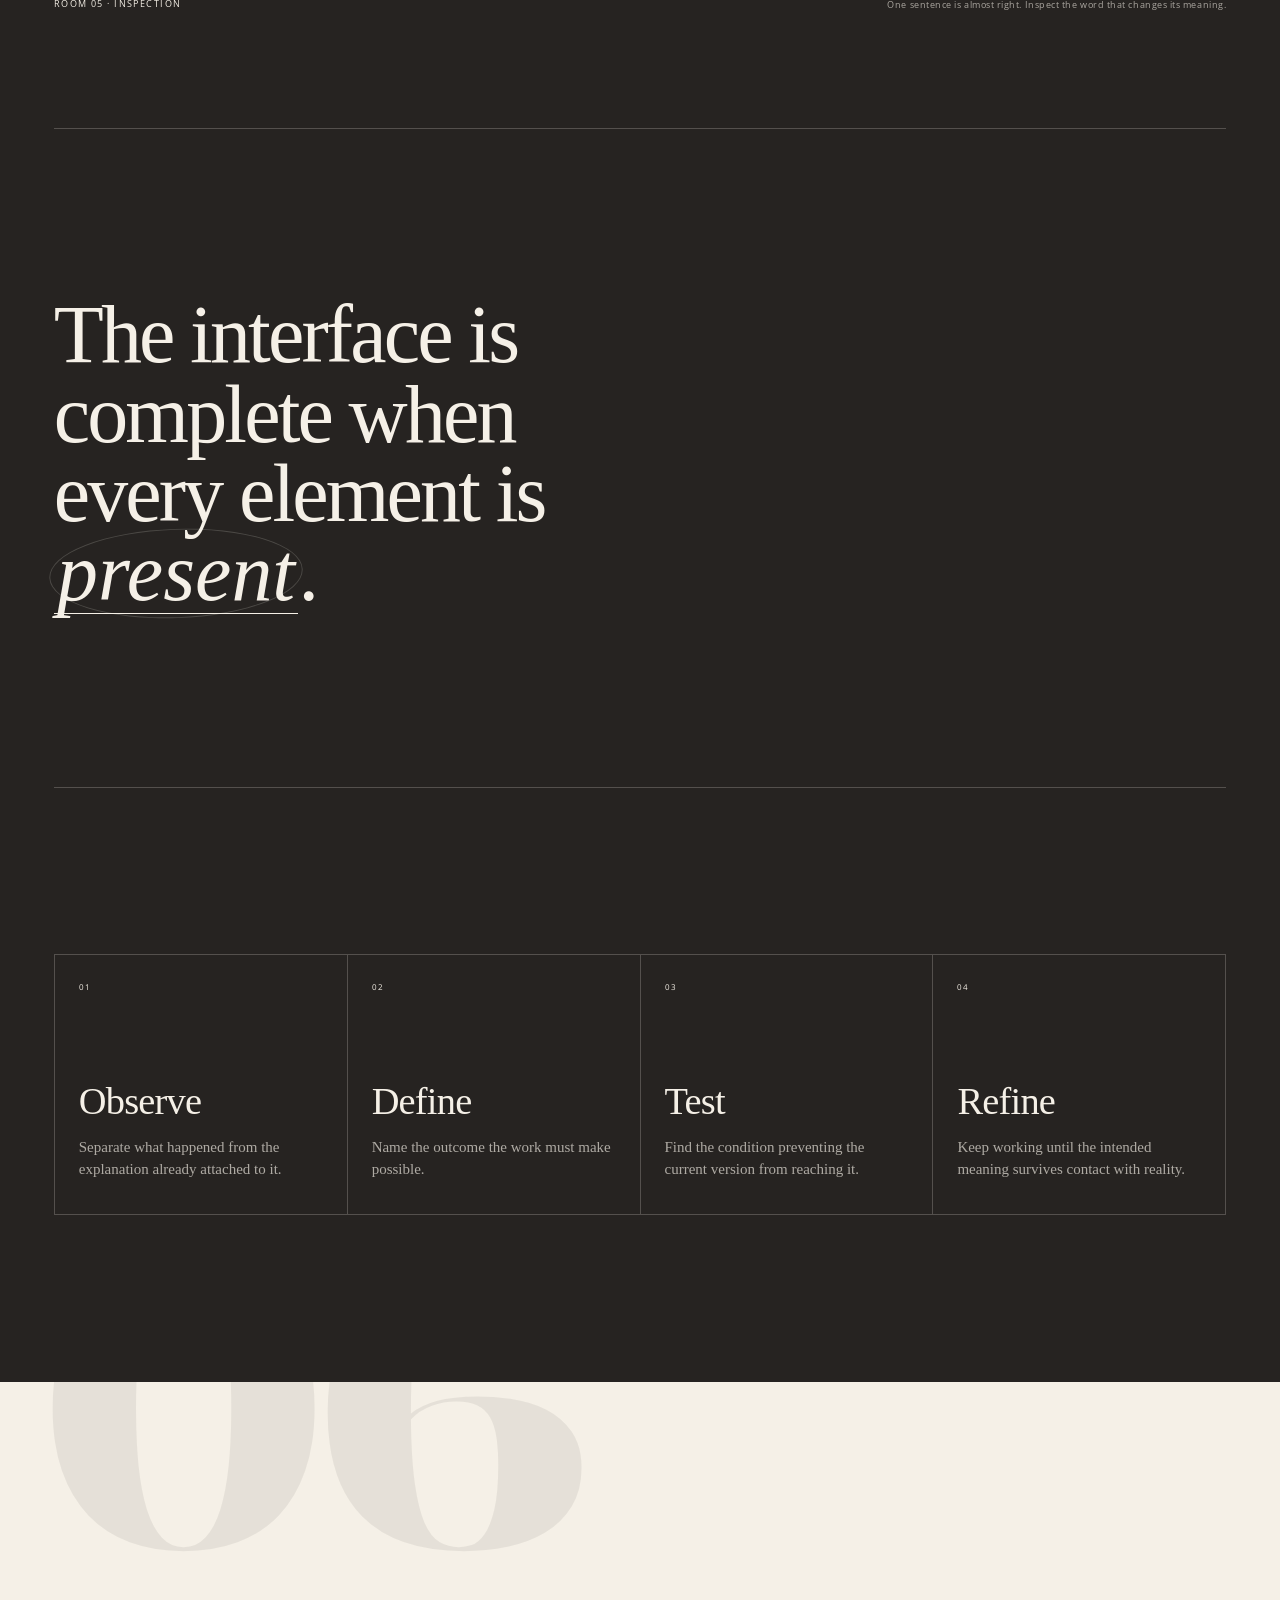
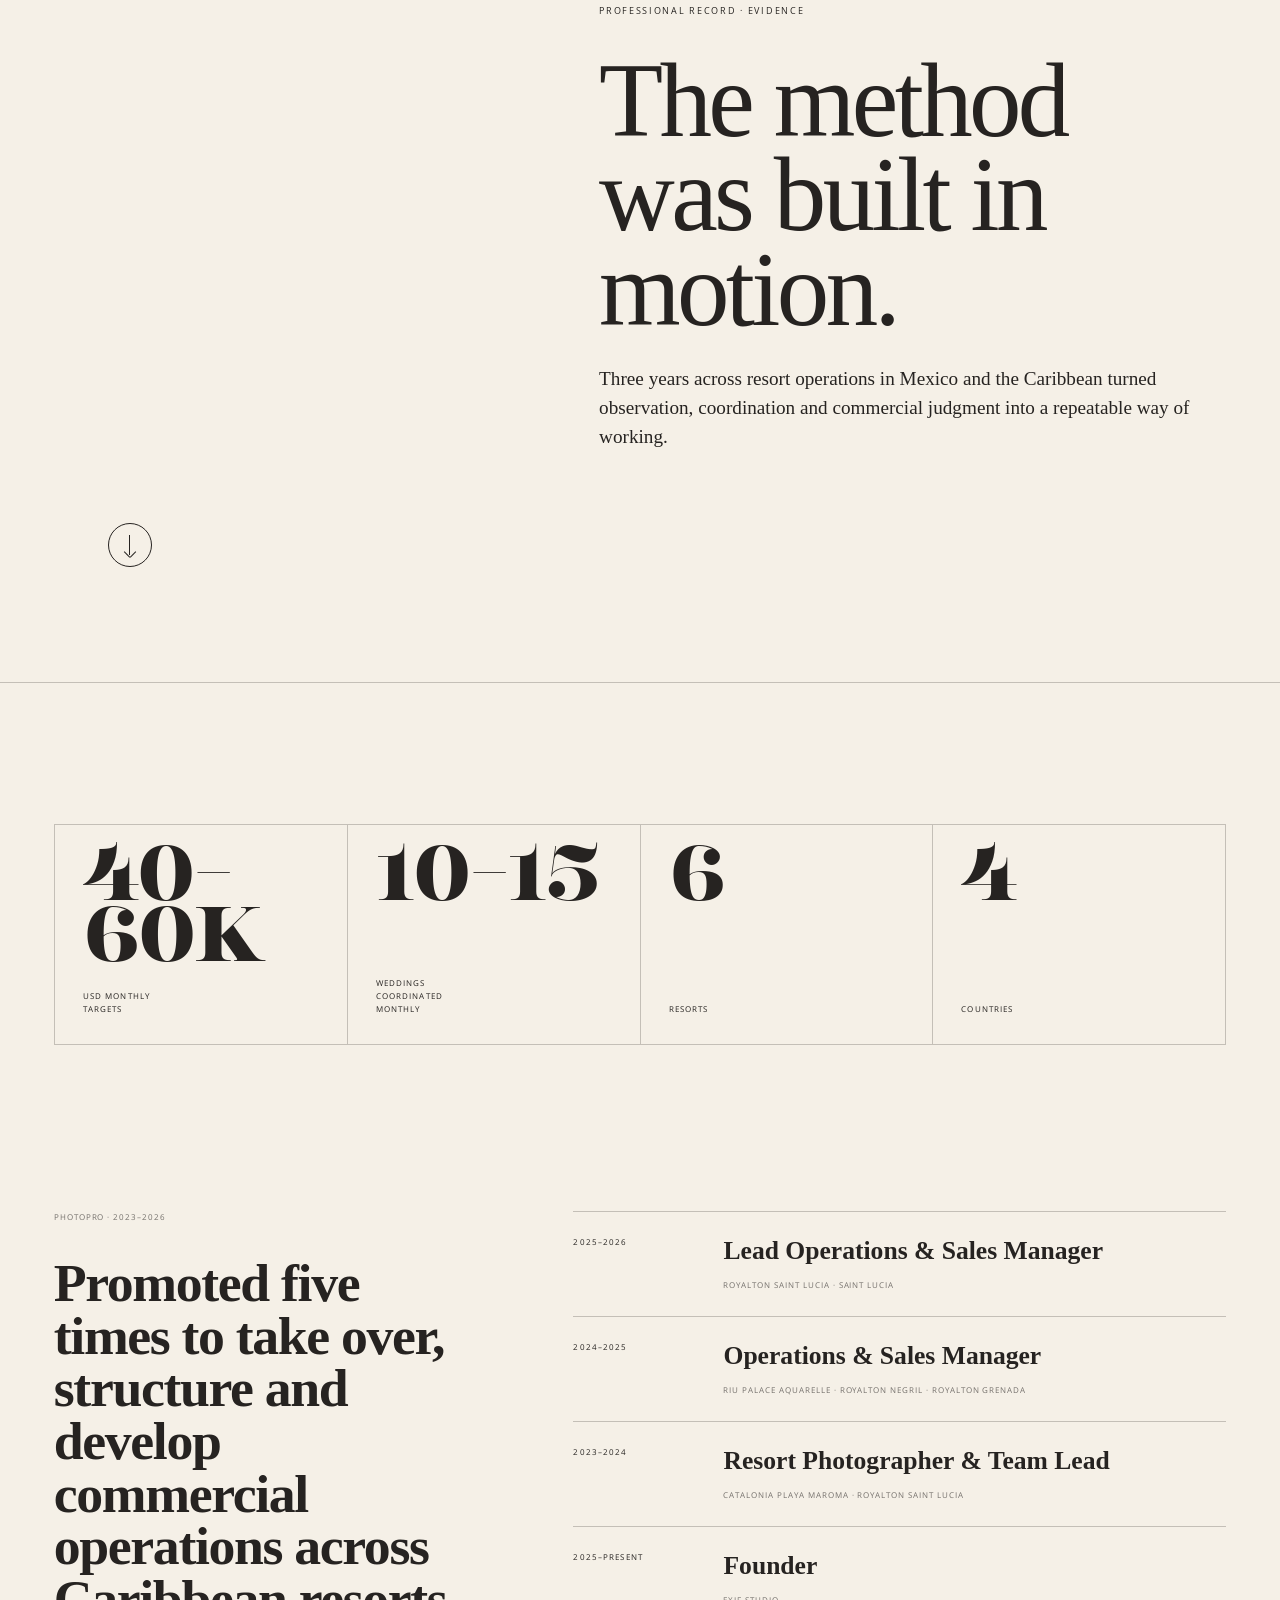
==== commit d2299c0a: "Add files via upload" ====
--- a/index.html
+++ b/index.html
@@ -376,7 +376,7 @@
     </article>
 
     <footer class="closing tone-dark" id="contact" data-chapter="06" data-masthead-tone="dark">
-      <div class="closing__folio" aria-hidden="true">02</div>
+      
       <div class="closing__copy reveal">
         <span class="kicker">End of record · Beginning of conversation</span>
         <h2>The next chapter is open.</h2>
--- a/styles.css
+++ b/styles.css
@@ -2739,3 +2739,96 @@
     transform: none;
   }
 }
+
+
+/* v7 — final leadership repair: a contained 3×3 exhibition grid. */
+.constellation {
+  position: relative;
+  display: grid;
+  grid-template-columns: minmax(96px, 1fr) minmax(230px, 1.35fr) minmax(96px, 1fr);
+  grid-template-rows: minmax(96px, 1fr) minmax(230px, 1.35fr) minmax(96px, 1fr);
+  align-items: center;
+  justify-items: center;
+  gap: clamp(18px, 3vw, 48px);
+  min-height: clamp(650px, 64vw, 820px);
+  padding: clamp(42px, 5vw, 76px);
+  overflow: hidden;
+}
+.constellation__lines {
+  position: absolute;
+  inset: clamp(42px, 5vw, 76px);
+  width: calc(100% - 2 * clamp(42px, 5vw, 76px));
+  height: calc(100% - 2 * clamp(42px, 5vw, 76px));
+  z-index: 0;
+}
+.constellation__node,
+.constellation__center {
+  position: relative;
+  inset: auto;
+  left: auto;
+  right: auto;
+  top: auto;
+  bottom: auto;
+  transform: none;
+}
+.constellation__node {
+  width: clamp(88px, 8vw, 116px);
+  height: clamp(88px, 8vw, 116px);
+  z-index: 2;
+  touch-action: manipulation;
+  -webkit-tap-highlight-color: transparent;
+}
+.constellation__node:hover,
+.constellation__node:focus-visible,
+.constellation__node.is-active {
+  transform: scale(1.045);
+}
+.constellation__node--team { grid-column: 1; grid-row: 1; }
+.constellation__node--hotel { grid-column: 3; grid-row: 1; }
+.constellation__node--guest { grid-column: 3; grid-row: 3; }
+.constellation__node--delivery { grid-column: 1; grid-row: 3; }
+.constellation__center {
+  grid-column: 2;
+  grid-row: 2;
+  width: clamp(230px, 23vw, 310px);
+  min-height: clamp(230px, 23vw, 310px);
+  z-index: 2;
+  transform: none;
+}
+.constellation__center p { max-width: 15ch; }
+
+@media (max-width: 760px) {
+  .constellation {
+    grid-template-columns: 88px minmax(180px, 1fr) 88px;
+    grid-template-rows: 88px minmax(210px, 1fr) 88px;
+    gap: 16px;
+    min-height: 620px;
+    padding: 34px 20px;
+  }
+  .constellation__lines {
+    inset: 34px 20px;
+    width: calc(100% - 40px);
+    height: calc(100% - 68px);
+  }
+  .constellation__node { width: 76px; height: 76px; }
+  .constellation__center { width: 205px; min-height: 205px; padding: 24px; }
+  .constellation__center p { font-size: 21px; }
+}
+
+@media (max-width: 520px) {
+  .constellation {
+    grid-template-columns: 72px minmax(150px, 1fr) 72px;
+    grid-template-rows: 72px minmax(190px, 1fr) 72px;
+    gap: 10px;
+    min-height: 560px;
+    padding: 26px 12px;
+  }
+  .constellation__lines {
+    inset: 26px 12px;
+    width: calc(100% - 24px);
+    height: calc(100% - 52px);
+  }
+  .constellation__node { width: 66px; height: 66px; font-size: 6px; }
+  .constellation__center { width: 180px; min-height: 180px; padding: 20px; }
+  .constellation__center p { font-size: 19px; }
+}
